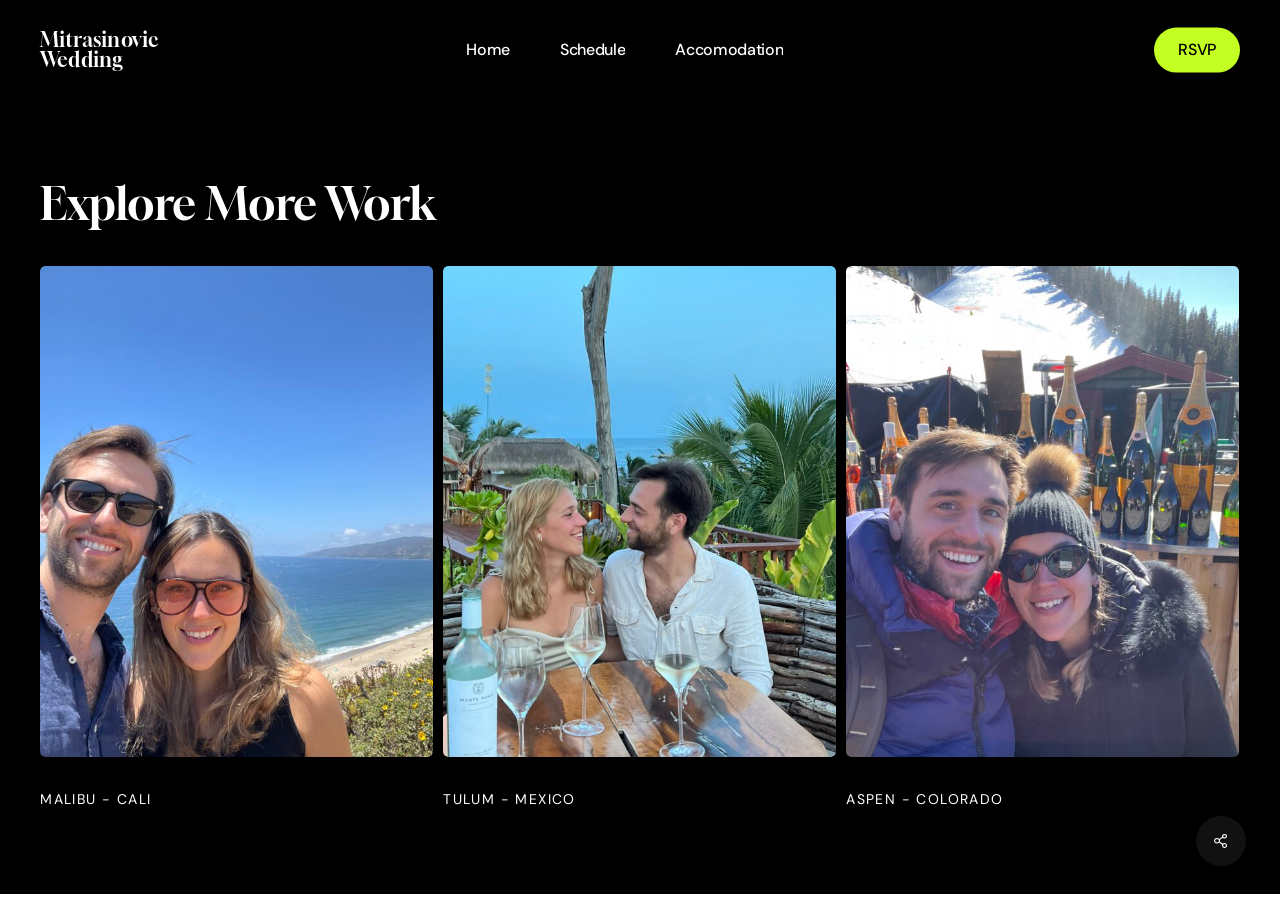
==== portfolio/383/index.html @ f7db9004 "initial setup" ====
<!DOCTYPE html>
<html lang="en-US" class="no-js">
<head>
	<meta charset="UTF-8">
	<meta name="viewport" content="width=device-width, initial-scale=1, maximum-scale=5"><title>Mitrasinovic Wedding</title>
<meta name="robots" content="max-image-preview:large">
	<style>img:is([sizes="auto" i], [sizes^="auto," i]) { contain-intrinsic-size: 3000px 1500px }</style>
	<link rel="dns-prefetch" href="//fonts.googleapis.com">
<link rel="alternate" type="application/rss+xml" title="Mitrasinovic Wedding &raquo; Feed" href="/feed/">
<link rel="alternate" type="application/rss+xml" title="Mitrasinovic Wedding &raquo; Comments Feed" href="/comments/feed/">
<link rel="preload" href="/wp-content/themes/salient/css/fonts/icomoon.woff?v=1.6" as="font" type="font/woff" crossorigin="anonymous"><style id="global-styles-inline-css" type="text/css">
:root{--wp--preset--aspect-ratio--square: 1;--wp--preset--aspect-ratio--4-3: 4/3;--wp--preset--aspect-ratio--3-4: 3/4;--wp--preset--aspect-ratio--3-2: 3/2;--wp--preset--aspect-ratio--2-3: 2/3;--wp--preset--aspect-ratio--16-9: 16/9;--wp--preset--aspect-ratio--9-16: 9/16;--wp--preset--color--black: #000000;--wp--preset--color--cyan-bluish-gray: #abb8c3;--wp--preset--color--white: #ffffff;--wp--preset--color--pale-pink: #f78da7;--wp--preset--color--vivid-red: #cf2e2e;--wp--preset--color--luminous-vivid-orange: #ff6900;--wp--preset--color--luminous-vivid-amber: #fcb900;--wp--preset--color--light-green-cyan: #7bdcb5;--wp--preset--color--vivid-green-cyan: #00d084;--wp--preset--color--pale-cyan-blue: #8ed1fc;--wp--preset--color--vivid-cyan-blue: #0693e3;--wp--preset--color--vivid-purple: #9b51e0;--wp--preset--gradient--vivid-cyan-blue-to-vivid-purple: linear-gradient(135deg,rgba(6,147,227,1) 0%,rgb(155,81,224) 100%);--wp--preset--gradient--light-green-cyan-to-vivid-green-cyan: linear-gradient(135deg,rgb(122,220,180) 0%,rgb(0,208,130) 100%);--wp--preset--gradient--luminous-vivid-amber-to-luminous-vivid-orange: linear-gradient(135deg,rgba(252,185,0,1) 0%,rgba(255,105,0,1) 100%);--wp--preset--gradient--luminous-vivid-orange-to-vivid-red: linear-gradient(135deg,rgba(255,105,0,1) 0%,rgb(207,46,46) 100%);--wp--preset--gradient--very-light-gray-to-cyan-bluish-gray: linear-gradient(135deg,rgb(238,238,238) 0%,rgb(169,184,195) 100%);--wp--preset--gradient--cool-to-warm-spectrum: linear-gradient(135deg,rgb(74,234,220) 0%,rgb(151,120,209) 20%,rgb(207,42,186) 40%,rgb(238,44,130) 60%,rgb(251,105,98) 80%,rgb(254,248,76) 100%);--wp--preset--gradient--blush-light-purple: linear-gradient(135deg,rgb(255,206,236) 0%,rgb(152,150,240) 100%);--wp--preset--gradient--blush-bordeaux: linear-gradient(135deg,rgb(254,205,165) 0%,rgb(254,45,45) 50%,rgb(107,0,62) 100%);--wp--preset--gradient--luminous-dusk: linear-gradient(135deg,rgb(255,203,112) 0%,rgb(199,81,192) 50%,rgb(65,88,208) 100%);--wp--preset--gradient--pale-ocean: linear-gradient(135deg,rgb(255,245,203) 0%,rgb(182,227,212) 50%,rgb(51,167,181) 100%);--wp--preset--gradient--electric-grass: linear-gradient(135deg,rgb(202,248,128) 0%,rgb(113,206,126) 100%);--wp--preset--gradient--midnight: linear-gradient(135deg,rgb(2,3,129) 0%,rgb(40,116,252) 100%);--wp--preset--font-size--small: 13px;--wp--preset--font-size--medium: 20px;--wp--preset--font-size--large: 36px;--wp--preset--font-size--x-large: 42px;--wp--preset--spacing--20: 0.44rem;--wp--preset--spacing--30: 0.67rem;--wp--preset--spacing--40: 1rem;--wp--preset--spacing--50: 1.5rem;--wp--preset--spacing--60: 2.25rem;--wp--preset--spacing--70: 3.38rem;--wp--preset--spacing--80: 5.06rem;--wp--preset--shadow--natural: 6px 6px 9px rgba(0, 0, 0, 0.2);--wp--preset--shadow--deep: 12px 12px 50px rgba(0, 0, 0, 0.4);--wp--preset--shadow--sharp: 6px 6px 0px rgba(0, 0, 0, 0.2);--wp--preset--shadow--outlined: 6px 6px 0px -3px rgba(255, 255, 255, 1), 6px 6px rgba(0, 0, 0, 1);--wp--preset--shadow--crisp: 6px 6px 0px rgba(0, 0, 0, 1);}:root { --wp--style--global--content-size: 1300px;--wp--style--global--wide-size: 1300px; }:where(body) { margin: 0; }.wp-site-blocks > .alignleft { float: left; margin-right: 2em; }.wp-site-blocks > .alignright { float: right; margin-left: 2em; }.wp-site-blocks > .aligncenter { justify-content: center; margin-left: auto; margin-right: auto; }:where(.is-layout-flex){gap: 0.5em;}:where(.is-layout-grid){gap: 0.5em;}.is-layout-flow > .alignleft{float: left;margin-inline-start: 0;margin-inline-end: 2em;}.is-layout-flow > .alignright{float: right;margin-inline-start: 2em;margin-inline-end: 0;}.is-layout-flow > .aligncenter{margin-left: auto !important;margin-right: auto !important;}.is-layout-constrained > .alignleft{float: left;margin-inline-start: 0;margin-inline-end: 2em;}.is-layout-constrained > .alignright{float: right;margin-inline-start: 2em;margin-inline-end: 0;}.is-layout-constrained > .aligncenter{margin-left: auto !important;margin-right: auto !important;}.is-layout-constrained > :where(:not(.alignleft):not(.alignright):not(.alignfull)){max-width: var(--wp--style--global--content-size);margin-left: auto !important;margin-right: auto !important;}.is-layout-constrained > .alignwide{max-width: var(--wp--style--global--wide-size);}body .is-layout-flex{display: flex;}.is-layout-flex{flex-wrap: wrap;align-items: center;}.is-layout-flex > :is(*, div){margin: 0;}body .is-layout-grid{display: grid;}.is-layout-grid > :is(*, div){margin: 0;}body{padding-top: 0px;padding-right: 0px;padding-bottom: 0px;padding-left: 0px;}:root :where(.wp-element-button, .wp-block-button__link){background-color: #32373c;border-width: 0;color: #fff;font-family: inherit;font-size: inherit;line-height: inherit;padding: calc(0.667em + 2px) calc(1.333em + 2px);text-decoration: none;}.has-black-color{color: var(--wp--preset--color--black) !important;}.has-cyan-bluish-gray-color{color: var(--wp--preset--color--cyan-bluish-gray) !important;}.has-white-color{color: var(--wp--preset--color--white) !important;}.has-pale-pink-color{color: var(--wp--preset--color--pale-pink) !important;}.has-vivid-red-color{color: var(--wp--preset--color--vivid-red) !important;}.has-luminous-vivid-orange-color{color: var(--wp--preset--color--luminous-vivid-orange) !important;}.has-luminous-vivid-amber-color{color: var(--wp--preset--color--luminous-vivid-amber) !important;}.has-light-green-cyan-color{color: var(--wp--preset--color--light-green-cyan) !important;}.has-vivid-green-cyan-color{color: var(--wp--preset--color--vivid-green-cyan) !important;}.has-pale-cyan-blue-color{color: var(--wp--preset--color--pale-cyan-blue) !important;}.has-vivid-cyan-blue-color{color: var(--wp--preset--color--vivid-cyan-blue) !important;}.has-vivid-purple-color{color: var(--wp--preset--color--vivid-purple) !important;}.has-black-background-color{background-color: var(--wp--preset--color--black) !important;}.has-cyan-bluish-gray-background-color{background-color: var(--wp--preset--color--cyan-bluish-gray) !important;}.has-white-background-color{background-color: var(--wp--preset--color--white) !important;}.has-pale-pink-background-color{background-color: var(--wp--preset--color--pale-pink) !important;}.has-vivid-red-background-color{background-color: var(--wp--preset--color--vivid-red) !important;}.has-luminous-vivid-orange-background-color{background-color: var(--wp--preset--color--luminous-vivid-orange) !important;}.has-luminous-vivid-amber-background-color{background-color: var(--wp--preset--color--luminous-vivid-amber) !important;}.has-light-green-cyan-background-color{background-color: var(--wp--preset--color--light-green-cyan) !important;}.has-vivid-green-cyan-background-color{background-color: var(--wp--preset--color--vivid-green-cyan) !important;}.has-pale-cyan-blue-background-color{background-color: var(--wp--preset--color--pale-cyan-blue) !important;}.has-vivid-cyan-blue-background-color{background-color: var(--wp--preset--color--vivid-cyan-blue) !important;}.has-vivid-purple-background-color{background-color: var(--wp--preset--color--vivid-purple) !important;}.has-black-border-color{border-color: var(--wp--preset--color--black) !important;}.has-cyan-bluish-gray-border-color{border-color: var(--wp--preset--color--cyan-bluish-gray) !important;}.has-white-border-color{border-color: var(--wp--preset--color--white) !important;}.has-pale-pink-border-color{border-color: var(--wp--preset--color--pale-pink) !important;}.has-vivid-red-border-color{border-color: var(--wp--preset--color--vivid-red) !important;}.has-luminous-vivid-orange-border-color{border-color: var(--wp--preset--color--luminous-vivid-orange) !important;}.has-luminous-vivid-amber-border-color{border-color: var(--wp--preset--color--luminous-vivid-amber) !important;}.has-light-green-cyan-border-color{border-color: var(--wp--preset--color--light-green-cyan) !important;}.has-vivid-green-cyan-border-color{border-color: var(--wp--preset--color--vivid-green-cyan) !important;}.has-pale-cyan-blue-border-color{border-color: var(--wp--preset--color--pale-cyan-blue) !important;}.has-vivid-cyan-blue-border-color{border-color: var(--wp--preset--color--vivid-cyan-blue) !important;}.has-vivid-purple-border-color{border-color: var(--wp--preset--color--vivid-purple) !important;}.has-vivid-cyan-blue-to-vivid-purple-gradient-background{background: var(--wp--preset--gradient--vivid-cyan-blue-to-vivid-purple) !important;}.has-light-green-cyan-to-vivid-green-cyan-gradient-background{background: var(--wp--preset--gradient--light-green-cyan-to-vivid-green-cyan) !important;}.has-luminous-vivid-amber-to-luminous-vivid-orange-gradient-background{background: var(--wp--preset--gradient--luminous-vivid-amber-to-luminous-vivid-orange) !important;}.has-luminous-vivid-orange-to-vivid-red-gradient-background{background: var(--wp--preset--gradient--luminous-vivid-orange-to-vivid-red) !important;}.has-very-light-gray-to-cyan-bluish-gray-gradient-background{background: var(--wp--preset--gradient--very-light-gray-to-cyan-bluish-gray) !important;}.has-cool-to-warm-spectrum-gradient-background{background: var(--wp--preset--gradient--cool-to-warm-spectrum) !important;}.has-blush-light-purple-gradient-background{background: var(--wp--preset--gradient--blush-light-purple) !important;}.has-blush-bordeaux-gradient-background{background: var(--wp--preset--gradient--blush-bordeaux) !important;}.has-luminous-dusk-gradient-background{background: var(--wp--preset--gradient--luminous-dusk) !important;}.has-pale-ocean-gradient-background{background: var(--wp--preset--gradient--pale-ocean) !important;}.has-electric-grass-gradient-background{background: var(--wp--preset--gradient--electric-grass) !important;}.has-midnight-gradient-background{background: var(--wp--preset--gradient--midnight) !important;}.has-small-font-size{font-size: var(--wp--preset--font-size--small) !important;}.has-medium-font-size{font-size: var(--wp--preset--font-size--medium) !important;}.has-large-font-size{font-size: var(--wp--preset--font-size--large) !important;}.has-x-large-font-size{font-size: var(--wp--preset--font-size--x-large) !important;}
:where(.wp-block-post-template.is-layout-flex){gap: 1.25em;}:where(.wp-block-post-template.is-layout-grid){gap: 1.25em;}
:where(.wp-block-columns.is-layout-flex){gap: 2em;}:where(.wp-block-columns.is-layout-grid){gap: 2em;}
:root :where(.wp-block-pullquote){font-size: 1.5em;line-height: 1.6;}
</style>
<link rel="stylesheet" id="nectar-portfolio-css" href="/wp-content/plugins/salient-portfolio/css/portfolio.css?ver=1.8.2" type="text/css" media="all">
<link rel="stylesheet" id="salient-social-css" href="/wp-content/plugins/salient-social/css/style.css?ver=1.2.5" type="text/css" media="all">
<style id="salient-social-inline-css" type="text/css">

  .sharing-default-minimal .nectar-love.loved,
  body .nectar-social[data-color-override="override"].fixed > a:before, 
  body .nectar-social[data-color-override="override"].fixed .nectar-social-inner a,
  .sharing-default-minimal .nectar-social[data-color-override="override"] .nectar-social-inner a:hover,
  .nectar-social.vertical[data-color-override="override"] .nectar-social-inner a:hover {
    background-color: #111111;
  }
  .nectar-social.hover .nectar-love.loved,
  .nectar-social.hover > .nectar-love-button a:hover,
  .nectar-social[data-color-override="override"].hover > div a:hover,
  #single-below-header .nectar-social[data-color-override="override"].hover > div a:hover,
  .nectar-social[data-color-override="override"].hover .share-btn:hover,
  .sharing-default-minimal .nectar-social[data-color-override="override"] .nectar-social-inner a {
    border-color: #111111;
  }
  #single-below-header .nectar-social.hover .nectar-love.loved i,
  #single-below-header .nectar-social.hover[data-color-override="override"] a:hover,
  #single-below-header .nectar-social.hover[data-color-override="override"] a:hover i,
  #single-below-header .nectar-social.hover .nectar-love-button a:hover i,
  .nectar-love:hover i,
  .hover .nectar-love:hover .total_loves,
  .nectar-love.loved i,
  .nectar-social.hover .nectar-love.loved .total_loves,
  .nectar-social.hover .share-btn:hover, 
  .nectar-social[data-color-override="override"].hover .nectar-social-inner a:hover,
  .nectar-social[data-color-override="override"].hover > div:hover span,
  .sharing-default-minimal .nectar-social[data-color-override="override"] .nectar-social-inner a:not(:hover) i,
  .sharing-default-minimal .nectar-social[data-color-override="override"] .nectar-social-inner a:not(:hover) {
    color: #111111;
  }
</style>
<link rel="stylesheet" id="salient-grid-system-css" href="/wp-content/themes/salient/css/build/grid-system.css?ver=17.3.0" type="text/css" media="all">
<link rel="stylesheet" id="main-styles-css" href="/wp-content/themes/salient/css/build/style.css?ver=17.3.0" type="text/css" media="all">
<style id="main-styles-inline-css" type="text/css">
body[data-ajax-transitions="true"] #ajax-loading-screen[data-effect="standard"],body[data-ajax-transitions="true"] #ajax-loading-screen[data-effect="standard"] .loading-icon{transition:opacity 0.4s ease;}body[data-ajax-transitions="true"] #ajax-loading-screen[data-effect="standard"].loaded,body[data-ajax-transitions="true"] #ajax-loading-screen[data-effect="standard"].loaded .loading-icon{opacity:0;}@media only screen and (max-width:999px){#ajax-content-wrap .top-level .nectar-post-grid[data-animation*="fade"] .nectar-post-grid-item,#ajax-content-wrap .top-level .nectar-post-grid[data-animation="zoom-out-reveal"] .nectar-post-grid-item *:not(.content):not(.bg-overlay),#ajax-content-wrap .top-level .nectar-post-grid[data-animation="zoom-out-reveal"] .nectar-post-grid-item *:before{transform:none;opacity:1;clip-path:none;}#ajax-content-wrap .top-level .nectar-post-grid[data-animation="zoom-out-reveal"] .nectar-post-grid-item .nectar-el-parallax-scroll .nectar-post-grid-item-bg-wrap-inner{transform:scale(1.275);}}.wpb_row.vc_row.top-level .nectar-video-bg{opacity:1;height:100%;width:100%;object-fit:cover;object-position:center center;}body.using-mobile-browser .wpb_row.vc_row.top-level .nectar-video-wrap{left:0;}body.using-mobile-browser .wpb_row.vc_row.top-level.full-width-section .nectar-video-wrap:not(.column-video){left:50%;}body.using-mobile-browser #nectar_fullscreen_rows[data-mobile-disable="off"] .wpb_row.vc_row.top-level.full-width-section .nectar-video-wrap:not(.column-video){left:0;}.wpb_row.vc_row.top-level .nectar-video-wrap{opacity:1;width:100%;}body .wpb_row.parallax_section.top-level > .nectar-video-wrap video:not(.translate){opacity:1;}.top-level .portfolio-items[data-loading=lazy-load] .col .inner-wrap.animated .top-level-image{opacity:1;}.wpb_row.vc_row.top-level .column-image-bg-wrap[data-n-parallax-bg="true"] .column-image-bg,.wpb_row.vc_row.top-level + .wpb_row .column-image-bg-wrap[data-n-parallax-bg="true"] .column-image-bg,#portfolio-extra > .wpb_row.vc_row.parallax_section:first-child .row-bg{transform:none!important;height:100%!important;opacity:1;}#portfolio-extra > .wpb_row.vc_row.parallax_section .row-bg{background-attachment:scroll;}.scroll-down-wrap.hidden{transform:none;opacity:1;}#ajax-loading-screen[data-disable-mobile="0"]{display:none!important;}body[data-slide-out-widget-area-style="slide-out-from-right"].material .slide_out_area_close.hide_until_rendered{opacity:0;}.portfolio-items[data-col-num="elastic"]:not(.fullwidth-constrained){margin-left:-50vw;margin-left:calc(-50vw + var(--scroll-bar-w)/2)!important;left:50%!important;width:100vw;width:calc(100vw - var(--scroll-bar-w))!important;}@media only screen and (max-width:999px){.portfolio-items .col .inner-wrap[data-animation="fade_in"],.portfolio-items:not(.carousel) .col .inner-wrap.animated{transform:none;opacity:1;}}@media only screen and (min-width:470px) and (max-width:690px){body .portfolio-items .col.elastic-portfolio-item.tall,body .portfolio-items .col.elastic-portfolio-item.regular,body .portfolio-items .col.elastic-portfolio-item:not([class*="wide"]){width:50%;}}@media only screen and (min-width:691px){body .portfolio-items{display:flex;flex-wrap:wrap;}body .portfolio-items .col.elastic-portfolio-item.tall,body .portfolio-items .col.elastic-portfolio-item.regular,body .portfolio-items .col.elastic-portfolio-item:not([class*="wide"]){width:50%;}}@media only screen and (min-width:1000px){body .portfolio-items .col.elastic-portfolio-item.tall,body .portfolio-items .col.elastic-portfolio-item.regular{width:33.3%;}}
</style>
<link rel="stylesheet" id="nectar-header-layout-centered-menu-css" href="/wp-content/themes/salient/css/build/header/header-layout-centered-menu.css?ver=17.3.0" type="text/css" media="all">
<link rel="stylesheet" id="nectar-header-perma-transparent-css" href="/wp-content/themes/salient/css/build/header/header-perma-transparent.css?ver=17.3.0" type="text/css" media="all">
<link rel="stylesheet" id="nectar-single-styles-css" href="/wp-content/themes/salient/css/build/single.css?ver=17.3.0" type="text/css" media="all">
<link rel="stylesheet" id="nectar-element-post-grid-css" href="/wp-content/themes/salient/css/build/elements/element-post-grid.css?ver=17.3.0" type="text/css" media="all">
<link rel="stylesheet" id="nectar-element-recent-posts-css" href="/wp-content/themes/salient/css/build/elements/element-recent-posts.css?ver=17.3.0" type="text/css" media="all">
<link rel="stylesheet" id="nectar_default_font_open_sans-css" href="https://fonts.googleapis.com/css?family=Open+Sans%3A300%2C400%2C600%2C700&amp;subset=latin%2Clatin-ext&amp;display=swap" type="text/css" media="all">
<link rel="stylesheet" id="responsive-css" href="/wp-content/themes/salient/css/build/responsive.css?ver=17.3.0" type="text/css" media="all">
<link rel="stylesheet" id="skin-material-css" href="/wp-content/themes/salient/css/build/skin-material.css?ver=17.3.0" type="text/css" media="all">
<link rel="stylesheet" id="salient-wp-menu-dynamic-css" href="/wp-content/uploads/salient/menu-dynamic.css?ver=81444" type="text/css" media="all">
<link rel="stylesheet" id="dynamic-css-css" href="/wp-content/themes/salient/css/salient-dynamic-styles.css?ver=40045" type="text/css" media="all">
<style id="dynamic-css-inline-css" type="text/css">
.single.single-post .container-wrap{padding-top:0;}.main-content .featured-media-under-header{padding:min(6vw,90px) 0;}.featured-media-under-header__featured-media:not([data-has-img="false"]){margin-top:min(6vw,90px);}.featured-media-under-header__featured-media:not([data-format="video"]):not([data-format="audio"]):not([data-has-img="false"]){overflow:hidden;position:relative;padding-bottom:50%;}.featured-media-under-header__meta-wrap{display:flex;flex-wrap:wrap;align-items:center;}.featured-media-under-header__meta-wrap .meta-author{display:inline-flex;align-items:center;}.featured-media-under-header__meta-wrap .meta-author img{margin-right:8px;width:28px;border-radius:100px;}.featured-media-under-header__featured-media .post-featured-img{display:block;line-height:0;top:auto;bottom:0;}.featured-media-under-header__featured-media[data-n-parallax-bg="true"] .post-featured-img{height:calc(100% + 75px);}.featured-media-under-header__featured-media .post-featured-img img{position:absolute;top:0;left:0;width:100%;height:100%;object-fit:cover;object-position:top;}@media only screen and (max-width:690px){.featured-media-under-header__featured-media[data-n-parallax-bg="true"] .post-featured-img{height:calc(100% + 45px);}.featured-media-under-header__meta-wrap{font-size:14px;}}.featured-media-under-header__featured-media[data-align="center"] .post-featured-img img{object-position:center;}.featured-media-under-header__featured-media[data-align="bottom"] .post-featured-img img{object-position:bottom;}.featured-media-under-header h1{margin:max(min(0.35em,35px),20px) 0 max(min(0.25em,25px),15px) 0;}.featured-media-under-header__cat-wrap .meta-category a{line-height:1;padding:7px 15px;margin-right:15px;}.featured-media-under-header__cat-wrap .meta-category a:not(:hover){background-color:rgba(0,0,0,0.05);}.featured-media-under-header__cat-wrap .meta-category a:hover{color:#fff;}.featured-media-under-header__meta-wrap a,.featured-media-under-header__cat-wrap a{color:inherit;}.featured-media-under-header__meta-wrap > span:not(:first-child):not(.rich-snippet-hidden):before{content:"&middot;";padding:0 .5em;}.featured-media-under-header__excerpt{margin:0 0 20px 0;}@media only screen and (min-width:691px){[data-animate="fade_in"] .featured-media-under-header__cat-wrap,[data-animate="fade_in"].featured-media-under-header .entry-title,[data-animate="fade_in"] .featured-media-under-header__meta-wrap,[data-animate="fade_in"] .featured-media-under-header__featured-media,[data-animate="fade_in"] .featured-media-under-header__excerpt,[data-animate="fade_in"].featured-media-under-header + .row .content-inner{opacity:0;transform:translateY(50px);animation:nectar_featured_media_load 1s cubic-bezier(0.25,1,0.5,1) forwards;}[data-animate="fade_in"] .featured-media-under-header__cat-wrap{animation-delay:0.1s;}[data-animate="fade_in"].featured-media-under-header .entry-title{animation-delay:0.2s;}[data-animate="fade_in"] .featured-media-under-header__excerpt{animation-delay:0.3s;}[data-animate="fade_in"] .featured-media-under-header__meta-wrap{animation-delay:0.3s;}[data-animate="fade_in"] .featured-media-under-header__featured-media{animation-delay:0.4s;}[data-animate="fade_in"].featured-media-under-header + .row .content-inner{animation-delay:0.5s;}}@keyframes nectar_featured_media_load{0%{transform:translateY(50px);opacity:0;}100%{transform:translateY(0px);opacity:1;}}.featured-media-under-header__content{display:flex;flex-direction:column;align-items:center;text-align:center;max-width:1000px;margin:0 auto;}@media only screen and (min-width:691px){.featured-media-under-header__excerpt{max-width:75%;}}.featured-media-under-header__meta-wrap .meta-author img{margin-right:15px;width:50px;}@media only screen and (max-width:690px){width:40px;}.featured-media-under-header__meta-wrap .meta-author > span{text-align:left;line-height:1.5;}.featured-media-under-header__meta-wrap .meta-author > span span:not(.rich-snippet-hidden){display:block;}.featured-media-under-header__meta-wrap .meta-date,.featured-media-under-header__meta-wrap .meta-reading-time{font-size:.85em;}#header-space{background-color:#ffffff}@media only screen and (min-width:1000px){body #ajax-content-wrap.no-scroll{min-height:calc(100vh - 80px);height:calc(100vh - 80px)!important;}}@media only screen and (min-width:1000px){#page-header-wrap.fullscreen-header,#page-header-wrap.fullscreen-header #page-header-bg,html:not(.nectar-box-roll-loaded) .nectar-box-roll > #page-header-bg.fullscreen-header,.nectar_fullscreen_zoom_recent_projects,#nectar_fullscreen_rows:not(.afterLoaded) > div{height:calc(100vh - 79px);}.wpb_row.vc_row-o-full-height.top-level,.wpb_row.vc_row-o-full-height.top-level > .col.span_12{min-height:calc(100vh - 79px);}html:not(.nectar-box-roll-loaded) .nectar-box-roll > #page-header-bg.fullscreen-header{top:80px;}.nectar-slider-wrap[data-fullscreen="true"]:not(.loaded),.nectar-slider-wrap[data-fullscreen="true"]:not(.loaded) .swiper-container{height:calc(100vh - 78px)!important;}.admin-bar .nectar-slider-wrap[data-fullscreen="true"]:not(.loaded),.admin-bar .nectar-slider-wrap[data-fullscreen="true"]:not(.loaded) .swiper-container{height:calc(100vh - 78px - 32px)!important;}}.admin-bar[class*="page-template-template-no-header"] .wpb_row.vc_row-o-full-height.top-level,.admin-bar[class*="page-template-template-no-header"] .wpb_row.vc_row-o-full-height.top-level > .col.span_12{min-height:calc(100vh - 32px);}body[class*="page-template-template-no-header"] .wpb_row.vc_row-o-full-height.top-level,body[class*="page-template-template-no-header"] .wpb_row.vc_row-o-full-height.top-level > .col.span_12{min-height:100vh;}@media only screen and (max-width:999px){.using-mobile-browser #nectar_fullscreen_rows:not(.afterLoaded):not([data-mobile-disable="on"]) > div{height:calc(100vh - 100px);}.using-mobile-browser .wpb_row.vc_row-o-full-height.top-level,.using-mobile-browser .wpb_row.vc_row-o-full-height.top-level > .col.span_12,[data-permanent-transparent="1"].using-mobile-browser .wpb_row.vc_row-o-full-height.top-level,[data-permanent-transparent="1"].using-mobile-browser .wpb_row.vc_row-o-full-height.top-level > .col.span_12{min-height:calc(100vh - 100px);}html:not(.nectar-box-roll-loaded) .nectar-box-roll > #page-header-bg.fullscreen-header,.nectar_fullscreen_zoom_recent_projects,.nectar-slider-wrap[data-fullscreen="true"]:not(.loaded),.nectar-slider-wrap[data-fullscreen="true"]:not(.loaded) .swiper-container,#nectar_fullscreen_rows:not(.afterLoaded):not([data-mobile-disable="on"]) > div{height:calc(100vh - 47px);}.wpb_row.vc_row-o-full-height.top-level,.wpb_row.vc_row-o-full-height.top-level > .col.span_12{min-height:calc(100vh - 47px);}body[data-transparent-header="false"] #ajax-content-wrap.no-scroll{min-height:calc(100vh - 47px);height:calc(100vh - 47px);}}.screen-reader-text,.nectar-skip-to-content:not(:focus){border:0;clip:rect(1px,1px,1px,1px);clip-path:inset(50%);height:1px;margin:-1px;overflow:hidden;padding:0;position:absolute!important;width:1px;word-wrap:normal!important;}.row .col img:not([srcset]){width:auto;}.row .col img.img-with-animation.nectar-lazy:not([srcset]){width:100%;}
.nectar-global-section.nectar_hook_global_section_footer {
    display: none;
}
</style>
<link rel="stylesheet" id="redux-google-fonts-salient_redux-css" href="http://fonts.googleapis.com/css?family=Gloock%3A400%7CDM+Sans%3A400%2C600%7CSource+Serif+Pro%3A400&amp;display=swap&amp;ver=6.8.2" type="text/css" media="all">
<script></script><link rel="https://api.w.org/" href="/wp-json/"><link rel="EditURI" type="application/rsd+xml" title="RSD" href="/xmlrpc.php?rsd">
<meta name="generator" content="WordPress 6.8.2">
<link rel="canonical" href="/portfolio/383/">
<link rel="shortlink" href="/?p=383">
<link rel="alternate" title="oEmbed (JSON)" type="application/json+oembed" href="/wp-json/oembed/1.0/embed?url=%2Fportfolio%2F383%2F">
<link rel="alternate" title="oEmbed (XML)" type="text/xml+oembed" href="/wp-json/oembed/1.0/embed?url=%2Fportfolio%2F383%2F&amp;format=xml">
<script type="text/javascript"> var root = document.getElementsByTagName( "html" )[0]; root.setAttribute( "class", "js" ); </script><meta name="generator" content="Powered by WPBakery Page Builder - drag and drop page builder for WordPress.">
<noscript><style> .wpb_animate_when_almost_visible { opacity: 1; }</style></noscript></head><body class="wp-singular portfolio-template-default single single-portfolio postid-383 wp-theme-salient material remove-default-project-header wpb-js-composer js-comp-ver-8.4.1 vc_responsive" data-footer-reveal="false" data-footer-reveal-shadow="none" data-header-format="centered-menu" data-body-border="off" data-boxed-style="" data-header-breakpoint="1000" data-dropdown-style="minimal" data-cae="easeOutCubic" data-cad="1300" data-megamenu-width="contained" data-aie="none" data-ls="fancybox" data-apte="standard" data-hhun="1" data-fancy-form-rcs="default" data-form-style="default" data-form-submit="regular" data-is="minimal" data-button-style="rounded_shadow" data-user-account-button="false" data-flex-cols="true" data-col-gap="default" data-header-inherit-rc="false" data-header-search="false" data-animated-anchors="true" data-ajax-transitions="false" data-full-width-header="false" data-slide-out-widget-area="true" data-slide-out-widget-area-style="slide-out-from-right-hover" data-user-set-ocm="off" data-loading-animation="none" data-bg-header="false" data-responsive="1" data-ext-responsive="true" data-ext-padding="40" data-header-resize="0" data-header-color="custom" data-cart="false" data-remove-m-parallax="" data-remove-m-video-bgs="" data-m-animate="1" data-force-header-trans-color="light" data-smooth-scrolling="0" data-permanent-transparent="false">
	
	<script type="text/javascript">
	 (function(window, document) {

		document.documentElement.classList.remove("no-js");

		if(navigator.userAgent.match(/(Android|iPod|iPhone|iPad|BlackBerry|IEMobile|Opera Mini)/)) {
			document.body.className += " using-mobile-browser mobile ";
		}
		if(navigator.userAgent.match(/Mac/) && navigator.maxTouchPoints && navigator.maxTouchPoints > 2) {
			document.body.className += " using-ios-device ";
		}

		if( !("ontouchstart" in window) ) {

			var body = document.querySelector("body");
			var winW = window.innerWidth;
			var bodyW = body.clientWidth;

			if (winW > bodyW + 4) {
				body.setAttribute("style", "--scroll-bar-w: " + (winW - bodyW - 4) + "px");
			} else {
				body.setAttribute("style", "--scroll-bar-w: 0px");
			}
		}

	 })(window, document);
   </script><a href="#ajax-content-wrap" class="nectar-skip-to-content">Skip to main content</a><div class="ocm-effect-wrap"><div class="ocm-effect-wrap-inner">	
	<div id="header-space" data-header-mobile-fixed="1"></div> 
	
		<div id="header-outer" data-has-menu="true" data-has-buttons="no" data-header-button_style="hover_scale" data-using-pr-menu="true" data-mobile-fixed="1" data-ptnm="false" data-lhe="text_reveal" data-user-set-bg="#000000" data-format="centered-menu" data-permanent-transparent="false" data-megamenu-rt="0" data-remove-fixed="0" data-header-resize="0" data-cart="false" data-transparency-option="" data-box-shadow="large" data-shrink-num="6" data-using-secondary="0" data-using-logo="0" data-logo-height="20" data-m-logo-height="24" data-padding="30" data-full-width="false" data-condense="false">
		
<div id="search-outer" class="nectar">
	<div id="search">
		<div class="container">
			 <div id="search-box">
				 <div class="inner-wrap">
					 <div class="col span_12">
						  <form role="search" action="/" method="GET">
														 <input type="text" name="s" id="s" value="" aria-label="Search" placeholder="Type what you're looking for">
							 
						<span>Hit enter to search or ESC to close</span>
						<input type="hidden" name="post_type" value="post">						</form>
					</div><!--/span_12-->
				</div><!--/inner-wrap-->
			 </div><!--/search-box-->
			 <div id="close"><a href="#" role="button"><span class="screen-reader-text">Close Search</span>
				<span class="close-wrap"> <span class="close-line close-line1" role="presentation"></span> <span class="close-line close-line2" role="presentation"></span> </span>				 </a></div>
		 </div><!--/container-->
	</div><!--/search-->
</div><!--/search-outer-->

<header id="top" role="banner">
	<div class="container">
		<div class="row">
			<div class="col span_3">
				<ul class="left-aligned-ocm" data-user-set="off"><li class="slide-out-widget-area-toggle" data-icon-animation="simple-transform" data-custom-color="false"><div> <a href="#slide-out-widget-area" aria-label="Navigation Menu" aria-expanded="false" role="button" class="closed"> <span class="screen-reader-text">Menu</span><span aria-hidden="true"> <i class="lines-button x2" data-variant="even_lines"> <i class="lines"></i> </i> </span> </a> </div></li></ul>				<a id="logo" href="/" data-supplied-ml-starting-dark="false" data-supplied-ml-starting="false" data-supplied-ml="false" class="no-image">
					Mitrasinovic Wedding				</a>
							</div><!--/span_3-->

			<div class="col span_9 col_last">
									<div class="nectar-mobile-only mobile-header"><div class="inner"></div></div>
													<div class="slide-out-widget-area-toggle mobile-icon slide-out-from-right-hover" data-custom-color="false" data-icon-animation="simple-transform">
						<div> <a href="#slide-out-widget-area" role="button" aria-label="Navigation Menu" aria-expanded="false" class="closed">
							<span class="screen-reader-text">Menu</span><span aria-hidden="true"> <i class="lines-button x2" data-variant="even_lines"> <i class="lines"></i> </i> </span>						</a></div>
					</div>
				
									<nav aria-label="Main Menu">
													<ul class="sf-menu">
								<li id="menu-item-398" class="menu-item menu-item-type-custom menu-item-object-custom nectar-regular-menu-item menu-item-398"><a href="#home"><span class="menu-title-text"><span class="nectar-text-reveal-button"><span class="nectar-text-reveal-button__text" data-text="Home">Home</span></span></span></a></li>
<li id="menu-item-35" class="menu-item menu-item-type-custom menu-item-object-custom nectar-regular-menu-item menu-item-35"><a href="#schedule"><span class="menu-title-text"><span class="nectar-text-reveal-button"><span class="nectar-text-reveal-button__text" data-text="Schedule">Schedule</span></span></span></a></li>
<li id="menu-item-441" class="menu-item menu-item-type-custom menu-item-object-custom nectar-regular-menu-item menu-item-441"><a href="#accomodation"><span class="menu-title-text"><span class="nectar-text-reveal-button"><span class="nectar-text-reveal-button__text" data-text="Accomodation">Accomodation</span></span></span></a></li>
							</ul>
													<ul class="buttons sf-menu" data-user-set-ocm="off">

								<li id="menu-item-34" class="menu-item menu-item-type-custom menu-item-object-custom menu-item-btn-style-button_extra-color-1 menu-item-hover-text-reveal nectar-regular-menu-item menu-item-34"><a href="https://docs.google.com/forms/d/e/1FAIpQLSfym9zfWytXOLHHJzuoUzGKUO0U1SuTrFPgszc36b2R6feGog/viewform?usp=header"><span class="menu-title-text"><span class="nectar-text-reveal-button"><span class="nectar-text-reveal-button__text" data-text="RSVP">RSVP</span></span></span></a></li>

							</ul>
						
					</nav>

					<div class="logo-spacing" data-using-image="false">Mitrasinovic Wedding</div>
				</div><!--/span_9-->

				
			</div><!--/row-->
					</div><!--/container-->
	</header>		
	</div>
		<div id="ajax-content-wrap">

<div id="full_width_portfolio" data-featured-img="/wp-content/uploads/2025/02/IMG_2365-scaled.jpeg">
			
				
	<div class="container-wrap" data-nav-pos="none" data-rm-header="true">
		
		<div class="container main-content"> 
			
						
			<div class="row  ">
				
				
<div class="post-area col span_12">
  
	  
	  
  
</div><!--/post-area-->
				
			</div>

			<style>.wpb_column.el_spacing_30px > .vc_column-inner > .wpb_wrapper > div:not(:last-child),
         .wpb_column.el_spacing_30px > .n-sticky > .vc_column-inner > .wpb_wrapper > div:not(:last-child) {
          margin-bottom: 30px;
        }
            .nectar-post-grid[data-grid-item-height="30vh"] .nectar-post-grid-item {
              min-height: 30vh;
            }
            .nectar-post-grid-wrap[data-style="content_under_image"] [data-grid-item-height="30vh"] .nectar-post-grid-item-bg {
              height: 30vh;
            }
              .nectar-post-grid-wrap[data-style="content_under_image"] .custom-aspect-ratio-4-5 .nectar-post-grid-item-bg {
                padding-bottom: calc((5 / 4) * 100%);
                height: auto!important;
              }
          .nectar-post-grid[data-border-radius="5px"][data-text-layout="all_bottom_left_shadow"] .nectar-post-grid-item:before,
          .nectar-post-grid-wrap:not([data-style="content_under_image"]) .nectar-post-grid[data-border-radius="5px"] .nectar-post-grid-item .inner,
          .nectar-post-grid[data-border-radius="5px"] .bg-overlay,
          .nectar-post-grid[data-border-radius="5px"][data-shadow-hover="yes"] .nectar-post-grid-item:after,
          .nectar-post-grid[data-border-radius="5px"] .nectar-post-grid-item-bg,
          .nectar-post-grid[data-border-radius="5px"] .nectar-post-grid-item-bg-wrap,
          [data-style="mouse_follow_image"] .nectar-post-grid[data-border-radius="5px"] .nectar-post-grid-item-bg-wrap-inner,
          .nectar-post-grid[data-border-radius="5px"][data-text-layout="all_bottom_left_shadow"] .nectar-post-grid-item div.inner:before {
            border-radius: 5px;
          }
          .nectar-post-grid[data-border-radius="5px"] .nectar-post-grid-item-bg,
          .nectar-post-grid[data-border-radius="5px"] .nectar-post-grid-item-bg-wrap {
            overflow: hidden;
          }
          .nectar-post-grid[data-border-radius="5px"] .nectar-post-grid-item-bg-wrap {
            transform: translateZ(0);
          }
            [data-style="content_under_image"] .nectar-post-grid[data-border-radius="5px"] .nectar-post-grid-item__has-secondary .nectar-post-grid-item-bg,
            [data-style="content_under_image"] .nectar-post-grid[data-border-radius="5px"]:not([data-card="yes"]) .nectar-post-grid-item-bg-wrap,
            [data-style="content_under_image"] .nectar-post-grid[data-border-radius="5px"][data-lock-aspect="yes"]:not([data-card="yes"]) .img-wrap,
            [data-style="content_under_image"] .nectar-post-grid[data-border-radius="5px"][data-card="yes"] .nectar-post-grid-item,
            [data-style="content_under_image"] .nectar-post-grid[data-border-radius="5px"][data-shadow-hover="yes"][data-card="yes"] .nectar-post-grid-item:after {
              border-radius: 5px;
            }
        @media only screen and (max-width: 690px) {
          .vc_col-xs-4 .nectar-post-grid .nectar-post-grid-item .meta-excerpt,
          .vc_col-xs-6 .nectar-post-grid .nectar-post-grid-item .meta-excerpt {
            font-size: 12px;
          }
          .nectar-post-grid .nectar-post-grid-item .content .post-heading,
          .nectar-post-grid-wrap:not([data-style=content_overlaid]) .nectar-post-grid-item .content .meta-excerpt {
            max-width: 100%;
          }
        }
        #ajax-content-wrap .nectar-post-grid[data-columns="1"] > .nectar-post-grid-item:nth-child(1) {
             margin-top: 0;
          }
          #ajax-content-wrap .nectar-post-grid[data-columns="1"] > .nectar-post-grid-item:last-child {
            margin-bottom: 0;
         }
            .nectar-post-grid[data-grid-spacing="5px"] {
              margin-left: -5px;
              margin-right: -5px;
            }

            .wpb_row.full-width-content .vc_col-sm-12 .nectar-post-grid[data-grid-spacing="5px"] {
              margin: 5px;
            }

            @media only screen and (min-width: 1000px) {
              body[data-body-border="1"] .wpb_row.full-width-content .vc_col-sm-12 .nectar-post-grid[data-grid-spacing="5px"]{
                margin: 5px -4px;
              }
            }

            .nectar-post-grid[data-grid-spacing="5px"] .nectar-post-grid-item {
              margin: 5px;
            }
            .nectar-post-grid[data-columns="4"][data-grid-spacing="5px"] .nectar-post-grid-item {
              width: calc(25% - 10px);
            }
            .nectar-post-grid[data-columns="3"][data-grid-spacing="5px"] .nectar-post-grid-item {
              width: calc(33.32% - 10px);
            }
            .nectar-post-grid[data-columns="2"][data-grid-spacing="5px"] .nectar-post-grid-item {
              width: calc(50% - 10px);
            }

            @media only screen and (max-width: 999px) and (min-width: 691px) {

              body .nectar-post-grid[data-columns][data-grid-spacing="5px"]:not([data-columns="1"]):not([data-masonry="yes"]) .nectar-post-grid-item {
                width: calc(50% - 10px);
              }

            }
                @media only screen and (max-width:690px) {
                  body .nectar-post-grid.phone-cols-2[data-grid-spacing="5px"] .nectar-post-grid-item {
                  width: calc(50% - 10px)!important;
                  margin: 5px!important;
                  }
                }@media only screen and (min-width: 1000px) { .nectar-post-grid.custom_font_size_2vw .post-heading {
            font-size: 2vw;
          } }@media only screen and (min-width: 1000px) {
          body #ajax-content-wrap .custom_font_size_2vw.font_size_max_40px.nectar-post-grid .nectar-post-grid-item .post-heading,
          body .custom_font_size_2vw.font_size_max_40px.nectar-post-grid .nectar-post-grid-item .post-heading {
            font-size: min(40px,2vw);
          }
        }@media only screen and (min-width: 1000px) {
          body #ajax-content-wrap .custom_font_size_2vw.font_size_max_40px.nectar-post-grid .nectar-post-grid-item .post-heading,
          body .custom_font_size_2vw.font_size_max_40px.nectar-post-grid .nectar-post-grid-item .post-heading,
          body #header-outer .custom_font_size_2vw.font_size_max_40px.nectar-post-grid .nectar-post-grid-item .post-heading {
            font-size: min(40px,2vw);
          }
        }
        .nectar-post-grid-item .bg-overlay[data-opacity="0.3"] {
          opacity: 0.3;
        }

        .nectar-post-grid-item:hover .bg-overlay[data-hover-opacity="0.4"] {
          opacity: 0.4;
        }
              .nectar-post-grid-wrap .category-position-overlaid .nectar-post-grid-item .content {
                position: static!important;
              }
              .nectar-post-grid-wrap .category-position-overlaid .nectar-post-grid-item .meta-category {
                position: absolute;
                width: calc(100% - 40px);
                z-index: 100;
                top: 20px;
                left: 20px;
              }#ajax-content-wrap .nectar-post-grid-wrap .category-position-overlaid .nectar-post-grid-item .meta-category a.style-underline,
                body .nectar-post-grid-wrap .category-position-overlaid .nectar-post-grid-item .meta-category a.style-underline {
                  color: #fff;
                }
                #ajax-content-wrap .nectar-post-grid-wrap .category-position-overlaid .nectar-post-grid-item .meta-category a.style-underline:before,
                body .nectar-post-grid-wrap .category-position-overlaid .nectar-post-grid-item .meta-category a.style-underline:before {
                  background-color: #fff;
                }.category-position-after-title .content {
              display: flex;
              flex-direction: column;
            }
            .category-position-after-title .meta-category  {
              order: 2;
              margin: 0
            }
            .category-position-after-title  .meta-category a {
              margin: 10px 10px 0 0;
            }
            .category-position-after-title .item-main  {
              order: 1;
            }
      #ajax-content-wrap .nectar-responsive-text *,
       body .nectar-responsive-text * {
        margin-bottom: 0;
        color: inherit;
      }
      #ajax-content-wrap .nectar-responsive-text[class*="font_size"] *,
      body .nectar-responsive-text[class*="font_size"] * {
        font-size: inherit;
        line-height: inherit;
      }
      .nectar-responsive-text.nectar-link-underline-effect a {
        text-decoration: none;
      }
      .nectar-responsive-text[data-inherit-heading-family] > * {
        font-family: inherit;
        font-weight: inherit;
        font-size: inherit;
        line-height: inherit;
        text-transform: inherit;
        letter-spacing: inherit;
      }
      @media only screen , print {
          body #ajax-content-wrap .font_size_desktop_3-5vw.font_size_max_60px.nectar-responsive-text,
          body .font_size_desktop_3-5vw.font_size_max_60px.nectar-responsive-text {
            font-size: min(60px,3.5vw);
          }
        }@media only screen , print {
          body #ajax-content-wrap .font_size_desktop_3-5vw.font_size_max_60px.nectar-responsive-text,
          body .font_size_desktop_3-5vw.font_size_max_60px.nectar-responsive-text,
          body #header-outer .font_size_desktop_3-5vw.font_size_max_60px.nectar-responsive-text {
            font-size: min(60px,3.5vw);
          }
        }@media only screen and (max-width: 999px) {
          body #ajax-content-wrap .font_size_tablet_5vw.font_size_max_60px.nectar-responsive-text,
          body .font_size_tablet_5vw.font_size_max_60px.nectar-responsive-text {
            font-size: min(60px,5vw);
          }
        }@media only screen and (max-width: 999px) {
          body #ajax-content-wrap .container-wrap .font_size_tablet_5vw.font_size_max_60px.nectar-responsive-text,
          body .container-wrap .font_size_tablet_5vw.font_size_max_60px.nectar-responsive-text,
          body #header-outer .font_size_tablet_5vw.font_size_max_60px.nectar-responsive-text {
            font-size: min(60px,5vw);
          }
        }#ajax-content-wrap .font_line_height_1-2.nectar-responsive-text,
      body .font_line_height_1-2.nectar-responsive-text  {
          line-height: 1.2;
      }</style><div class="nectar-global-section salient_portfolio_hook_single_after_content"><div class="container normal-container row"> 
		<div id="fws_68abb7854a515" data-column-margin="default" data-midnight="light" data-top-percent="6%" data-bottom-percent="4%" class="wpb_row vc_row-fluid vc_row full-width-section" style="padding-top: calc(100vw * 0.06); padding-bottom: calc(100vw * 0.04);"><div class="row-bg-wrap" data-bg-animation="none" data-bg-animation-delay="" data-bg-overlay="false"><div class="inner-wrap row-bg-layer"><div class="row-bg viewport-desktop using-bg-color" style="background-color: #000000;"></div></div></div><div class="row_col_wrap_12 col span_12 light left">
	<div class="vc_col-sm-12 wpb_column column_container vc_column_container col no-extra-padding el_spacing_30px inherit_tablet inherit_phone " data-padding-pos="all" data-has-bg-color="false" data-bg-color="" data-bg-opacity="1" data-animation="" data-delay="0">
		<div class="vc_column-inner">
			<div class="wpb_wrapper">
				<div class="nectar-responsive-text font_size_max_60px font_size_desktop_3-5vw font_size_tablet_5vw font_line_height_1-2 nectar-link-underline-effect"><h2>Explore More Work</h2>
</div><div class="nectar-post-grid-wrap related-projects text-color-light spacing-5px" data-el-settings='{"post_type":"portfolio","pagination":"none","image_size":"large","parallax_scrolling":"","aspect_ratio_image_size":"","category_position":"below_title","category_display":"default","display_categories":"yes","display_excerpt":"0","excerpt_length":"20","display_date":"0","display_estimated_reading_time":"0","display_author":"0","author_functionality":"default","author_position":"default","color_overlay":"","color_overlay_opacity":"","color_overlay_hover_opacity":"","card_bg_color":"","grid_style":"content_under_image","hover_effect":"animated_underline_zoom","post_title_overlay":"","heading_tag":"default","heading_tag_render":"default","enable_gallery_lightbox":"0","category_style":"underline","overlay_secondary_project_image":"","vertical_list_hover_effect":"none","vertical_list_read_more":"","read_more_button":"0","animation":"fade-in-from-bottom","custom_fields":"","custom_fields_location":"before_post_meta","display_type":"grid","text_content_layout":"top_left"}' data-style="content_under_image" data-query='{"post_type":"portfolio","posts_per_page":"3","order":"DESC","orderby":"rand","offset":"0","cpt_name":"post","custom_query_tax":"","ignore_sticky_posts":"","exclude_current_post":"yes"}' data-load-more-color="black" data-load-more-text="Load More"><div class="nectar-post-grid-filters" data-active-color="default" data-align="default" data-animation="fade-in-from-bottom" data-sortable=""><div><a href="#" class="active all-filter" data-filter="-1" data-total-count="4">All</a><a href="#" data-filter="aspen-colorado" data-total-count="1">Aspen - Colorado</a><a href="#" data-filter="italy" data-total-count="1">Capri - Italy</a><a href="#" data-filter="malibu" data-total-count="1">Malibu - Cali</a><a href="#" data-filter="tulum-mexico" data-total-count="1">Tulum - Mexico</a></div></div><div class="nectar-post-grid custom_font_size_2vw font_size_max_40px custom-aspect-ratio-4-5 category-position-after-title tablet-cols-2 phone-cols-2 " data-indicator="" data-indicator-style="default" data-indicator-text-color="#fff" data-indicator-color="#000" data-indicator-text="View" data-columns="3" data-hover-effect="animated_underline_zoom" data-text-style="default" data-border-radius="5px" data-grid-item-height="30vh" data-grid-spacing="5px" data-text-layout="top_left" data-text-color="light" data-text-hover-color="light" data-shadow-hover="yes" data-animation="fade-in-from-bottom" data-animation-stagger="90" data-cat-click="static" data-lock-aspect="" data-text-align="left" data-card="" style="--post-grid-border-radius:5px;"><div class="nectar-post-grid-item nectar-underline" data-post-id="394" data-has-img="true"> <div class="inner"><div class="nectar-post-grid-item-bg-wrap"><div class="nectar-post-grid-item-bg-wrap-inner"><div class="nectar-post-grid-item-bg"><img class="nectar-lazy skip-lazy" src="data:image/svg+xml;charset=utf-8,%3Csvg%20xmlns%3D'http%3A%2F%2Fwww.w3.org%2F2000%2Fsvg'%20viewBox%3D'0%200%202560%201920'%2F%3E" alt="" height="1920" width="2560" data-nectar-img-src="/wp-content/uploads/2025/02/IMG_7573-1024x768.jpeg" data-nectar-img-srcset="/wp-content/uploads/2025/02/IMG_7573-1024x768.jpeg 1024w, /wp-content/uploads/2025/02/IMG_7573-300x225.jpeg 300w, /wp-content/uploads/2025/02/IMG_7573-768x576.jpeg 768w, /wp-content/uploads/2025/02/IMG_7573-1536x1152.jpeg 1536w, /wp-content/uploads/2025/02/IMG_7573-2048x1536.jpeg 2048w" sizes="(max-width: 1024px) 100vw, 1024px"><video class="nectar-lazy-video nectar-post-grid-item-bg__video" preload="auto" loop autoplay muted playsinline>
        <source data-nectar-video-src="http://wedding.mitrasinovic.co.uk.s3-website-eu-west-1.amazonaws.com/videos/IMG_7573.mp4" type="video/mp4">
      </source></video></div></div></div><div class="content"><a class="nectar-post-grid-link" href="/portfolio/394/"><span class="screen-reader-text"></span></a><span class="meta-category"><a class="malibu style-underline" href="/project-type/malibu/">Malibu - Cali</a></span><div class="item-main"><h3 class="post-heading"><span></span></h3></div></div></div></div><div class="nectar-post-grid-item nectar-underline" data-post-id="437" data-has-img="true"> <div class="inner"><div class="nectar-post-grid-item-bg-wrap"><div class="nectar-post-grid-item-bg-wrap-inner"><div class="nectar-post-grid-item-bg"><img class="nectar-lazy skip-lazy" src="data:image/svg+xml;charset=utf-8,%3Csvg%20xmlns%3D'http%3A%2F%2Fwww.w3.org%2F2000%2Fsvg'%20viewBox%3D'0%200%202560%201901'%2F%3E" alt="" height="1901" width="2560" data-nectar-img-src="/wp-content/uploads/2025/08/IMG_3684-1024x760.jpeg" data-nectar-img-srcset="/wp-content/uploads/2025/08/IMG_3684-1024x760.jpeg 1024w, /wp-content/uploads/2025/08/IMG_3684-300x223.jpeg 300w, /wp-content/uploads/2025/08/IMG_3684-768x570.jpeg 768w, /wp-content/uploads/2025/08/IMG_3684-1536x1140.jpeg 1536w, /wp-content/uploads/2025/08/IMG_3684-2048x1520.jpeg 2048w" sizes="(max-width: 1024px) 100vw, 1024px"><video class="nectar-lazy-video nectar-post-grid-item-bg__video" preload="auto" loop autoplay muted playsinline>
        <source data-nectar-video-src="http://wedding.mitrasinovic.co.uk.s3-website-eu-west-1.amazonaws.com/videos/IMG_3684.mp4" type="video/mp4">
      </source></video></div></div></div><div class="content"><a class="nectar-post-grid-link" href="/portfolio/437/"><span class="screen-reader-text"></span></a><span class="meta-category"><a class="tulum-mexico style-underline" href="/project-type/tulum-mexico/">Tulum - Mexico</a></span><div class="item-main"><h3 class="post-heading"><span></span></h3></div></div></div></div><div class="nectar-post-grid-item nectar-underline" data-post-id="397" data-has-img="true"> <div class="inner"><div class="nectar-post-grid-item-bg-wrap"><div class="nectar-post-grid-item-bg-wrap-inner"><div class="nectar-post-grid-item-bg"><img class="nectar-lazy skip-lazy" src="data:image/svg+xml;charset=utf-8,%3Csvg%20xmlns%3D'http%3A%2F%2Fwww.w3.org%2F2000%2Fsvg'%20viewBox%3D'0%200%202560%201920'%2F%3E" alt="" height="1920" width="2560" data-nectar-img-src="/wp-content/uploads/2025/02/IMG_9695-1024x768.jpeg" data-nectar-img-srcset="/wp-content/uploads/2025/02/IMG_9695-1024x768.jpeg 1024w, /wp-content/uploads/2025/02/IMG_9695-300x225.jpeg 300w, /wp-content/uploads/2025/02/IMG_9695-768x576.jpeg 768w, /wp-content/uploads/2025/02/IMG_9695-1536x1152.jpeg 1536w, /wp-content/uploads/2025/02/IMG_9695-2048x1536.jpeg 2048w" sizes="(max-width: 1024px) 100vw, 1024px"><video class="nectar-lazy-video nectar-post-grid-item-bg__video" preload="auto" loop autoplay muted playsinline>
        <source data-nectar-video-src="http://wedding.mitrasinovic.co.uk.s3-website-eu-west-1.amazonaws.com/videos/IMG_9695.mp4" type="video/mp4">
      </source></video></div></div></div><div class="content"><a class="nectar-post-grid-link" href="/portfolio/397/"><span class="screen-reader-text"></span></a><span class="meta-category"><a class="aspen-colorado style-underline" href="/project-type/aspen-colorado/">Aspen - Colorado</a></span><div class="item-main"><h3 class="post-heading"><span></span></h3></div></div></div></div></div></div>
			</div> 
		</div>
	</div> 
</div></div>
<style data-type="vc_custom-css">@media only screen and (max-width: 999px) {
    .nectar-post-grid-item:last-of-type {
        display: none;
    }
}</style><style data-type="vc_custom-css">@media only screen and (max-width: 999px) {
    .nectar-post-grid-item:last-of-type {
        display: none;
    }
}</style> </div></div>  

		</div><!--/container-->

		
	</div><!--/container-wrap-->

</div><!--/fullwidth-->


<div class="nectar-social fixed" data-position="" data-rm-love="0" data-color-override="override"><a href="#"><i class="icon-default-style steadysets-icon-share"></i></a><div class="nectar-social-inner"><a class="facebook-share nectar-sharing" href="#" title="Share this"> <i class="fa fa-facebook"></i> <span class="social-text">Share</span> </a><a class="twitter-share nectar-sharing" href="#" title="Share this"> <i class="fa icon-salient-x-twitter"></i> <span class="social-text">Share</span> </a><a class="linkedin-share nectar-sharing" href="#" title="Share this"> <i class="fa fa-linkedin"></i> <span class="social-text">Share</span> </a><a class="pinterest-share nectar-sharing" href="#" title="Pin this"> <i class="fa fa-pinterest"></i> <span class="social-text">Pin</span> </a></div></div><style>
        body .container-wrap .wpb_row[data-column-margin="none"]:not(.full-width-section):not(.full-width-content),
        html body .wpb_row[data-column-margin="none"]:not(.full-width-section):not(.full-width-content) {
          margin-bottom: 0;
        }

        body .container-wrap .vc_row-fluid[data-column-margin="none"] > .span_12,
        html body .vc_row-fluid[data-column-margin="none"] > .span_12,
        body .container-wrap .vc_row-fluid[data-column-margin="none"] .full-page-inner > .container > .span_12,
        body .container-wrap .vc_row-fluid[data-column-margin="none"] .full-page-inner > .span_12 {
          margin-left: 0;
          margin-right: 0;
        }

        body .container-wrap .vc_row-fluid[data-column-margin="none"] .wpb_column:not(.child_column),
        body .container-wrap .inner_row[data-column-margin="none"] .child_column,
        html body .vc_row-fluid[data-column-margin="none"] .wpb_column:not(.child_column),
        html body .inner_row[data-column-margin="none"] .child_column {
          padding-left: 0;
          padding-right: 0;
        }#ajax-content-wrap .vc_row.left_padding_40px .row_col_wrap_12,
            .nectar-global-section .vc_row.left_padding_40px .row_col_wrap_12 {
            padding-left: 40px;
          } #ajax-content-wrap .vc_row.right_padding_40px .row_col_wrap_12,
            .nectar-global-section .vc_row.right_padding_40px .row_col_wrap_12 {
            padding-right: 40px;
          } .wpb_column.el_spacing_0px > .vc_column-inner > .wpb_wrapper > div:not(:last-child),
         .wpb_column.el_spacing_0px > .n-sticky > .vc_column-inner > .wpb_wrapper > div:not(:last-child) {
          margin-bottom: 0px;
        }
        .nectar-split-heading .heading-line{
          display:block;
          overflow:hidden;
          position:relative
        }
        .nectar-split-heading .heading-line >div{
          display:block;
          transform:translateY(200%);
          -webkit-transform:translateY(200%)
        }

        .nectar-split-heading h1{
          margin-bottom:0
        }.nectar-split-heading[data-has-fit-text="true"]:not(.fitty-fit) {
              opacity: 0!important;
            }.nectar-split-heading[data-has-fit-text="true"] {
            white-space: nowrap;
            display: inline-block;
          }
          a:has(.nectar-split-heading[data-has-fit-text="true"])  {
            display: block;
          }
          .nectar-split-heading[data-has-fit-text="true"] * {
            font-size: inherit;
          }
          .nectar-split-heading[data-has-fit-text="true"][data-text-effect] * {
            line-height: 1;
          }.centered-text .nectar-split-heading[data-animation-type="line-reveal-by-space"] h1,
          .centered-text .nectar-split-heading[data-animation-type="line-reveal-by-space"] h2,
          .centered-text .nectar-split-heading[data-animation-type="line-reveal-by-space"] h3,
          .centered-text .nectar-split-heading[data-animation-type="line-reveal-by-space"] h4 {
            margin: 0 auto;
          }
          .nectar-split-heading[data-animation-type="line-reveal-by-space"]:not(.markup-generated) {
            opacity: 0;
          }
          .nectar-split-heading[data-animation-type="line-reveal-by-space"]:not(.markup-generated).animated-in {
              opacity: 1;
          }
          @media only screen and (max-width: 999px) {
            .nectar-split-heading[data-m-rm-animation="true"] {
              opacity: 1!important;
            }
          }

          .nectar-split-heading[data-animation-type="line-reveal-by-space"] > * > span  {
            position: relative;
            display: inline-block;
            overflow: hidden;
          }

          .nectar-split-heading[data-animation-type="line-reveal-by-space"] span {
             vertical-align: bottom;
          }

          .nectar-split-heading[data-animation-type="line-reveal-by-space"] span {
            line-height: 1.2;
          }

          @media only screen and (min-width: 1000px) {
            .nectar-split-heading[data-animation-type="line-reveal-by-space"]:not(.markup-generated) > * {
              line-height: 1.2;
            }
          }
          @media only screen and (max-width: 999px) {
            .nectar-split-heading[data-animation-type="line-reveal-by-space"]:not([data-m-rm-animation="true"]):not(.markup-generated) > * {
              line-height: 1.2;
            }
          }

          .nectar-split-heading[data-animation-type="line-reveal-by-space"][data-stagger="true"]:not([data-text-effect*="letter-reveal"]) span .inner {
            transition: transform 1.2s cubic-bezier(0.25, 1, 0.5, 1), opacity 1.2s cubic-bezier(0.25, 1, 0.5, 1);
          }
          .nectar-split-heading[data-animation-type="line-reveal-by-space"] span .inner {
            position: relative;
            display: inline-block;
            -webkit-transform: translateY(1.3em);
            transform: translateY(1.3em);
          }
          .nectar-split-heading[data-animation-type="line-reveal-by-space"] span .inner.animated {
            -webkit-transform: none;
            transform: none;
            opacity: 1;
          }
            .nectar-split-heading[data-animation-type="line-reveal-by-space"][data-text-effect="letter-reveal-bottom"] > * > span {
              padding: 0 0.05em;
              margin: 0 -0.05em;
            }.nectar-split-heading[data-animation-type="line-reveal-by-space"][data-align="left"] {
            display: flex;
            justify-content: flex-start;
          }
          .nectar-split-heading[data-animation-type="line-reveal-by-space"][data-align="center"] {
            display: flex;
            justify-content: center;
          }
          .nectar-split-heading[data-animation-type="line-reveal-by-space"][data-align="right"] {
            display: flex;
            justify-content: flex-end;
          }
          @media only screen and (max-width: 999px) {
            .nectar-split-heading[data-animation-type="line-reveal-by-space"][data-m-align="left"] {
              display: flex;
              justify-content: flex-start;
            }
            .nectar-split-heading[data-animation-type="line-reveal-by-space"][data-m-align="center"] {
              display: flex;
              justify-content: center;
            }
            .nectar-split-heading[data-animation-type="line-reveal-by-space"][data-m-align="right"] {
              display: flex;
              justify-content: flex-end;
            }
          }@media only screen and (max-width: 999px) { #ajax-content-wrap .vc_row.right_padding_tablet_6pct .row_col_wrap_12 {
              padding-right: 6%!important;
            } }@media only screen and (max-width: 999px) { #ajax-content-wrap .vc_row.left_padding_tablet_6pct .row_col_wrap_12 {
              padding-left: 6%!important;
            } }@media only screen and (max-width: 999px) { .vc_row.bottom_padding_tablet_6pct {
              padding-bottom: 6%!important;
            } }</style><div class="nectar-global-section nectar_hook_global_section_footer" role="contentinfo"><div class="container normal-container row"> 
		<div id="fws_68abb785507e7" data-column-margin="none" data-midnight="light" data-top-percent="4%" class="wpb_row vc_row-fluid vc_row full-width-content vc_row-o-equal-height vc_row-flex vc_row-o-content-top  right_padding_40px left_padding_40px nectar-overflow-hidden bottom_padding_tablet_6pct right_padding_tablet_6pct left_padding_tablet_6pct" style="padding-top: calc(100vw * 0.04); padding-bottom: 40px;"><div class="row-bg-wrap" data-bg-animation="none" data-bg-animation-delay="" data-bg-overlay="false"><div class="inner-wrap row-bg-layer"><div class="row-bg viewport-desktop using-bg-color" style="background-color: #000000;"></div></div></div><div class="row_col_wrap_12 col span_12 light left">
	<div class="vc_col-sm-12 wpb_column column_container vc_column_container col no-extra-padding el_spacing_0px inherit_tablet inherit_phone " data-padding-pos="all" data-has-bg-color="false" data-bg-color="" data-bg-opacity="1" data-animation="" data-delay="0">
		<div class="vc_column-inner">
			<div class="wpb_wrapper">
				<div id="fws_68abb78554f90" data-midnight="" data-column-margin="default" class="wpb_row vc_row-fluid vc_row inner_row" style=""><div class="row-bg-wrap"> <div class="row-bg"></div> </div><div class="row_col_wrap_12_inner col span_12  left">
	<div class="vc_col-sm-12 wpb_column column_container vc_column_container col child_column no-extra-padding inherit_tablet inherit_phone " data-padding-pos="all" data-has-bg-color="false" data-bg-color="" data-bg-opacity="1" data-animation="" data-delay="0">
		<div class="vc_column-inner">
		<div class="wpb_wrapper">
			<div class="nectar-split-heading " data-align="default" data-m-align="inherit" data-text-effect="letter-reveal-bottom" data-animation-type="line-reveal-by-space" data-animation-delay="0" data-animation-offset="96%" data-m-rm-animation="" data-stagger="true" data-custom-font-size="false" data-has-fit-text="true"><h1>&copy; &mdash; <span class="nectar-current-year">2025</span></h1></div>
		</div> 
	</div>
	</div> 
</div></div>
			</div> 
		</div>
	</div> 
</div></div>
 </div></div>
<div id="footer-outer" data-midnight="light" data-cols="1" data-custom-color="false" data-disable-copyright="true" data-matching-section-color="true" data-copyright-line="false" data-using-bg-img="false" data-bg-img-overlay="0.8" data-full-width="false" data-using-widget-area="false" data-link-hover="default">
	
		
</div><!--/footer-outer-->


	<div id="slide-out-widget-area-bg" class="slide-out-from-right-hover dark">
				</div>

		<div id="slide-out-widget-area" role="dialog" aria-modal="true" aria-label="Off Canvas Menu" class="slide-out-from-right-hover" data-dropdown-func="separate-dropdown-parent-link" data-back-txt="Back">

			<div class="inner-wrap">
			<div class="inner" data-prepend-menu-mobile="false">

				<a class="slide_out_area_close" href="#"><span class="screen-reader-text">Close Menu</span>
					<span class="close-wrap"> <span class="close-line close-line1" role="presentation"></span> <span class="close-line close-line2" role="presentation"></span> </span>				</a>


									<div class="off-canvas-menu-container mobile-only" role="navigation">

						
						<ul class="menu">
							<li class="menu-item menu-item-type-custom menu-item-object-custom menu-item-398"><a href="#home">Home</a></li>
<li class="menu-item menu-item-type-custom menu-item-object-custom menu-item-35"><a href="#schedule">Schedule</a></li>
<li class="menu-item menu-item-type-custom menu-item-object-custom menu-item-441"><a href="#accomodation">Accomodation</a></li>
<li class="menu-item menu-item-type-custom menu-item-object-custom menu-item-34"><a href="https://docs.google.com/forms/d/e/1FAIpQLSfym9zfWytXOLHHJzuoUzGKUO0U1SuTrFPgszc36b2R6feGog/viewform?usp=header">RSVP</a></li>

						</ul>

						<ul class="menu secondary-header-items">
													</ul>
					</div>
					
				</div>

				<div class="bottom-meta-wrap"></div><!--/bottom-meta-wrap--></div> <!--/inner-wrap-->
				</div>
		
</div> <!--/ajax-content-wrap-->

</div></div><!--/ocm-effect-wrap--><script type="speculationrules">
{"prefetch":[{"source":"document","where":{"and":[{"href_matches":"\/*"},{"not":{"href_matches":["\/wp-*.php","\/wp-admin\/*","\/wp-content\/uploads\/*","\/wp-content\/*","\/wp-content\/plugins\/*","\/wp-content\/themes\/salient\/*","\/*\\?(.+)"]}},{"not":{"selector_matches":"a[rel~=\"nofollow\"]"}},{"not":{"selector_matches":".no-prefetch, .no-prefetch a"}}]},"eagerness":"conservative"}]}
</script>
<script id="wpb-modifications"> window.wpbCustomElement = 1; </script><link rel="stylesheet" id="js_composer_front-css" href="/wp-content/themes/salient/css/build/plugins/js_composer.css?ver=17.3.0" type="text/css" media="all">
<link data-pagespeed-no-defer data-nowprocket data-wpacu-skip data-no-optimize data-noptimize rel="stylesheet" id="main-styles-non-critical-css" href="/wp-content/themes/salient/css/build/style-non-critical.css?ver=17.3.0" type="text/css" media="all">
<link data-pagespeed-no-defer data-nowprocket data-wpacu-skip data-no-optimize data-noptimize rel="stylesheet" id="fancyBox-css" href="/wp-content/themes/salient/css/build/plugins/jquery.fancybox.css?ver=3.3.1" type="text/css" media="all">
<link rel="stylesheet" id="nectar-smooth-scroll-css" href="/wp-content/themes/salient/css/build/plugins/lenis.css?ver=17.3.0" type="text/css" media="all">
<link data-pagespeed-no-defer data-nowprocket data-wpacu-skip data-no-optimize data-noptimize rel="stylesheet" id="nectar-ocm-core-css" href="/wp-content/themes/salient/css/build/off-canvas/core.css?ver=17.3.0" type="text/css" media="all">
<link data-pagespeed-no-defer data-nowprocket data-wpacu-skip data-no-optimize data-noptimize rel="stylesheet" id="nectar-ocm-slide-out-right-hover-css" href="/wp-content/themes/salient/css/build/off-canvas/slide-out-right-hover.css?ver=17.3.0" type="text/css" media="all">
<script type="text/javascript" src="/wp-includes/js/jquery/jquery.min.js?ver=3.7.1" id="jquery-core-js"></script>
<script type="text/javascript" src="/wp-includes/js/jquery/jquery-migrate.min.js?ver=3.4.1" id="jquery-migrate-js"></script>
<script type="text/javascript" id="salient-social-js-extra">
/* <![CDATA[ */
var nectarLove = {"ajaxurl":"\/wp-admin\/admin-ajax.php","postID":"383","rooturl":"","loveNonce":"f258620403"};
/* ]]> */
</script>
<script type="text/javascript" src="/wp-content/plugins/salient-social/js/salient-social.js?ver=1.2.5" id="salient-social-js"></script>
<script data-pagespeed-no-defer data-nowprocket data-wpacu-skip data-no-optimize type="salientlazyscript" data-salient-lazy-type="text/javascript" src="/wp-content/themes/salient/js/build/third-party/jquery.easing.min.js?ver=1.3" id="jquery-easing-js"></script>
<script data-pagespeed-no-defer data-nowprocket data-wpacu-skip data-no-optimize type="salientlazyscript" data-salient-lazy-type="text/javascript" src="/wp-content/themes/salient/js/build/third-party/jquery.mousewheel.min.js?ver=3.1.13" id="jquery-mousewheel-js"></script>
<script type="text/javascript" src="/wp-content/themes/salient/js/build/priority.js?ver=17.3.0" id="nectar_priority-js"></script>
<script type="text/javascript" src="/wp-content/themes/salient/js/build/third-party/transit.min.js?ver=0.9.9" id="nectar-transit-js"></script>
<script data-pagespeed-no-defer data-nowprocket data-wpacu-skip data-no-optimize type="salientlazyscript" data-salient-lazy-type="text/javascript" src="/wp-content/themes/salient/js/build/third-party/waypoints.js?ver=4.0.2" id="nectar-waypoints-js"></script>
<script type="text/javascript" src="/wp-content/plugins/salient-portfolio/js/third-party/imagesLoaded.min.js?ver=4.1.4" id="imagesLoaded-js"></script>
<script data-pagespeed-no-defer data-nowprocket data-wpacu-skip data-no-optimize type="salientlazyscript" data-salient-lazy-type="text/javascript" src="/wp-content/themes/salient/js/build/third-party/hoverintent.min.js?ver=1.9" id="hoverintent-js"></script>
<script type="text/javascript" src="/wp-content/themes/salient/js/build/third-party/jquery.fancybox.js?ver=3.3.9" id="fancyBox-js"></script>
<script type="text/javascript" src="/wp-content/themes/salient/js/build/third-party/anime.min.js?ver=4.5.1" id="anime-js"></script>
<script data-pagespeed-no-defer data-nowprocket data-wpacu-skip data-no-optimize type="salientlazyscript" data-salient-lazy-type="text/javascript" src="/wp-content/themes/salient/js/build/third-party/superfish.js?ver=1.5.8" id="superfish-js"></script>
<script type="text/javascript" id="nectar-frontend-js-extra">
/* <![CDATA[ */
var nectarLove = {"ajaxurl":"\/wp-admin\/admin-ajax.php","postID":"383","rooturl":"","disqusComments":"false","loveNonce":"f258620403","mapApiKey":""};
var nectarOptions = {"delay_js":"1","smooth_scroll":"true","smooth_scroll_strength":"50","quick_search":"false","react_compat":"disabled","header_entrance":"false","body_border_func":"default","disable_box_roll_mobile":"false","body_border_mobile":"0","dropdown_hover_intent":"default","simplify_ocm_mobile":"0","mobile_header_format":"default","ocm_btn_position":"left","left_header_dropdown_func":"default","ajax_add_to_cart":"0","ocm_remove_ext_menu_items":"remove_images","woo_product_filter_toggle":"0","woo_sidebar_toggles":"true","woo_sticky_sidebar":"0","woo_minimal_product_hover":"default","woo_minimal_product_effect":"default","woo_related_upsell_carousel":"false","woo_product_variable_select":"default","woo_using_cart_addons":"false","view_transitions_effect":"gradient-wipe"};
var nectar_front_i18n = {"menu":"Menu","next":"Next","previous":"Previous","close":"Close"};
/* ]]> */
</script>
<script data-pagespeed-no-defer data-nowprocket data-wpacu-skip data-no-optimize type="salientlazyscript" data-salient-lazy-type="text/javascript" src="/wp-content/themes/salient/js/build/init.js?ver=17.3.0" id="nectar-frontend-js"></script>
<script type="text/javascript" src="/wp-content/themes/salient/js/build/elements/nectar-fit-text.js?ver=17.3.0" id="nectar-fit-text-js"></script>
<script type="text/javascript" src="/wp-content/themes/salient/js/build/nectar-smooth-scroll.js?ver=17.3.0" id="nectar-smooth-scroll-js"></script>
<script data-pagespeed-no-defer data-nowprocket data-wpacu-skip data-no-optimize type="salientlazyscript" data-salient-lazy-type="text/javascript" src="/wp-content/plugins/salient-core/js/third-party/touchswipe.min.js?ver=1.0" id="touchswipe-js"></script>
<script type="text/javascript" src="/wp-includes/js/comment-reply.min.js?ver=6.8.2" id="comment-reply-js" async="async" data-wp-strategy="async"></script>
<script data-pagespeed-no-defer data-nowprocket data-wpacu-skip data-no-optimize type="salientlazyscript" data-salient-lazy-type="text/javascript" src="/wp-content/plugins/js_composer_salient/assets/js/dist/js_composer_front.min.js?ver=8.4.1" id="wpb_composer_front_js-js"></script>
<script data-pagespeed-no-defer data-nowprocket data-wpacu-skip data-no-optimize type="text/javascript" src="/wp-content/themes/salient/js/build/nectar-delay-javascript.js?ver=17.3.0" id="salient-delay-js-js"></script>
<script></script></body>
</html>
---- wp-content/plugins/salient-portfolio/css/portfolio.css ----
/*-------------------------------------------------------------------------

  [Table Of Contents]

	1. Single Project
	2. Portfolio Controls
	3. Project Styles
	4.	Image Gallery
	5.	Recent Project Slider
	6. 	Responsive

-------------------------------------------------------------------------*/


/*-------------------------------------------------------------------------*/
/*	1. Single Project
/*-------------------------------------------------------------------------*/

#full_width_portfolio .row .col.section-title{
	 border-bottom:0;
	 padding-bottom:0
}
#full_width_portfolio .full-width-section.first-section, 
#full_width_portfolio .full-width-content.first-section{
	 margin-top:0
}
.project-title{
	 padding-top:40px;
	 padding-bottom:36px
}
.single-portfolio .row .col.section-title{
	 border:none
}
.single-portfolio .row.project-title .container .title-wrap{
	 border-bottom:1px solid #DDD;
		position:relative;
		padding-bottom:30px
}
.single-portfolio .row.project-title .title-wrap:after{
		visibility:hidden;
		display:block;
		font-size:0;
		content:"";
		clear:both;
		height:0
}

body.single-portfolio .container-wrap > .main-content > .row:has(~ .nectar-global-section) {
	padding-bottom: 0;
}

body.single-portfolio div[data-project-header-bg="true"] .container-wrap{
	 padding-top:40px!important
}

body.single-portfolio .container-wrap,
body.single-portfolio #full-width-portfolio div[data-project-header-bg="true"] .container-wrap{
	 padding-top:0!important
}

.single-portfolio .row .col.section-title h1{
	 width:900px;
		margin-bottom:0
}

.single-portfolio .row .col.section-title h1,
.single-portfolio .row .col.section-title .subheader{
	 display:inline-block;
		top:0;
		text-align:center;
		width:100%;
		padding-left: 0;
}

.single-portfolio #full_width_portfolio #portfolio-nav{
	 margin-right:0
}

.single-portfolio #full_width_portfolio .span_12{
	 padding-right:0;
		margin-top:0
}

#full_width_portfolio .project-title.parallax-effect{
	 background-color:#f8f8f8;
		z-index:9;
		position:fixed;
		padding-top:88px;
		padding-bottom:28px;
		width:100%
}

body[data-header-format="left-header"] #full_width_portfolio .project-title.parallax-effect{
	 padding-top:40px
}
body #page-header-bg .project-title{
	 padding-top:0;
		margin:0;
		background-color:transparent
}
#boxed #full_width_portfolio .project-title.parallax-effect{
	 position:relative;
		top:0;
		padding-right:0
}
.project-title .hidden-title{
	 opacity:0
}
#full_width_portfolio .project-title.parallax-effect .section-title, 
#full_width_portfolio .project-title{
	 padding-bottom:0
}
#full_width_portfolio .project-title.parallax-effect .section-title, 
#page-header-bg .section-title, 
.single .row .section-title, 
#full_width_portfolio .project-title .container .title-wrap{
	 border-bottom:none
}
body.single .project-title .section-title{
	 padding:0 70px 0 70px
}

#regular_portfolio .container-wrap[data-rm-header="true"] .main-content {
	padding-top: 50px;
}

.project-additional.clear{
	 clear:both;
		display:block
}
.project-additional.clear li{
	 float:none
}
.single-portfolio #project-meta .clear{
	 padding-bottom:0
}
.single-portfolio #project-meta .sharing li a > .count{
	 opacity:0
}
.portfolio-items .col.no-transition{
		-webkit-transition-duration:0s!important;
		transition-duration:0s!important
}
body .container .portfolio-filters-inline.full-width-content .container, 
body .container .portfolio-filters-inline.full-width-content .container:not(.tab-container):not(.recent-post-container){
	 width:100%;
		max-width:100%;
		padding:0 31px
}
.portfolio-items .col .work-info .vert-center .custom-content .nectar-button i{
		opacity:0
}
.portfolio-items .col .work-info .vert-center .custom-content .nectar-button.has-icon:hover i {
		opacity: 1;
}

.carousel-wrap[data-full-width="true"] .carousel-heading .portfolio-page-link{
	 position:absolute;
		left:0
}
.carousel-wrap[data-full-width="true"] .portfolio-items .col .work-item.style-2 .work-info >a, 
.portfolio-items .col .work-item.style-2 .work-info >a, 
.portfolio-items .col .work-item.style-3 .work-info >a, 
.portfolio-items .col .work-item.style-4 .work-info >a, 
.portfolio-items .col .work-item.style-3-alt .work-info >a, 
.portfolio-items .col .work-item.style-1 .work-info >a{
	 display:block;
		margin:0;
		background-color:transparent!important;
		position:absolute;
		top:0;
		left:0;
		width:100%;
		height:100%;
		z-index:40
}
.carousel-wrap[data-full-width="true"] .portfolio-items .col .work-item h3, 
.portfolio-items .col .work-item.style-2 h3{
	 margin-bottom:0
}
.page-template-template-portfolio-php #pagination{
	 margin-bottom:30px
}

.project-attrs {
	margin-bottom: 0;
	margin-left: 0;
}

.project-attrs li {
	list-style: none;
}
.project-attrs li span {
	display: inline-block;
	margin-right: 10px;
	height: 14px;
	width: 14px;
	background-color: #000;
	-webkit-border-radius: 40px;
	border-radius: 40px;
	background-repeat: no-repeat;
	background-position: center center;
}

.project-attrs li i {
	font-size: 14px;
	line-height: 14px;
	width: 23px;
	text-align: left;
	height: auto;
	background-color: transparent;
}

.portfolio-items .work-item [id^="video-popup-"] {
	display: none;
}

div[id^="video-popup-"].mfp-iframe-scaler > .video > .wp-video > video {
	display: none;
}

#project-meta .nectar-love {
	color: #888;
}

#project-meta .nectar-love:hover {
	color: #888;
}

.single-portfolio #sidebar .nectar_hook_sidebar_top {
	margin-bottom: 40px;
}

#sidebar #sidebar-inner .project-sharing:not([data-sharing-style="fixed"]) {
	margin-bottom: 20px;
	margin-left: 0;
}

#sidebar #project-meta .project-sharing[data-sharing-style="fixed"] li {
	float: none;
	display: inline-block;
}

#sidebar #project-meta ul li {
	float: left;
	padding: 0;
	border-bottom: 0;
}

body.single-portfolio #sidebar #project-meta ul li:first-child{
  margin-left:0!important
}

#project-meta ul li .nectar-love-wrap {
	border-right: 1px solid #ddd;	
	margin-right: 16px;
	padding-right: 16px;
	width: auto;
}

#project-meta ul li .nectar-love-wrap.no-border {
	border: none;
}

#project-meta ul li .nectar-love-wrap.fadein .nectar-love-count, 
#single-meta ul li .nectar-love-wrap.fadein .nectar-love-count {
	opacity: 0;
	display: block;
	width: 0;
}

#project-meta ul li .nectar-love-wrap.fadein span, 
#single-meta ul li .nectar-love-wrap.fadein span {
	line-height: 12px;
}

#project-meta ul li .nectar-love-wrap.fadein, 
#single-meta ul li .nectar-love-wrap.fadein {
	padding-top: 4px;	
	padding-bottom: 4px;	
}

.single #single-meta ul li .nectar-love-wrap.fadein {
	margin-right: 16px;
	padding-right: 16px;
}

#project-meta ul li .nectar-love-wrap.fadein .nectar-love, 
#single-meta ul li .nectar-love-wrap.fadein .nectar-love {
	display: block;	
}


.single-portfolio .comments-section #respond {
	margin-top: 30px;
}

.single-portfolio #sidebar h3, .single-portfolio #sidebar h4 {
	margin-bottom: 0;
	padding-bottom: 4px;
}

.single-portfolio #sidebar {
	margin-bottom: 30px;	
	transition: none 0s;
}

.single-portfolio .gallery-slider .gallery, 
.single-portfolio .gallery-slider .jetpack-slideshow {
	display: none;	
}

#portfolio-extra img {
	display: block;
}

#portfolio-extra .clear {
	padding-bottom: 0;
}

#full_width_portfolio #portfolio-extra .empty-second .clear {
	padding-bottom: 65px;	
}

#full_width_portfolio #portfolio-extra .clear {
	padding-bottom: 24px;
}

.fixed-sidebar {
	float: right;
	transition: none;
	margin-bottom: 55px;
}

.single-portfolio .post-area {
	padding-right: 40px;	
	margin-right: 0!important;
	margin-top: 4px;
	width: 76.5%;
}

.single-portfolio #boxed .post-area {
	width: 76.49%;
}
.single-portfolio.material #boxed .post-area {
	width: 68%;
}

.single-portfolio .post-area.span_12,
.single-portfolio #boxed .post-area.span_12 {
	width: 100%;
}

.single-portfolio .post-area .video {
	margin-bottom: 15px;
}



/*-------------------------------------------------------------------------*/
/*	2. Portfolio Controls
/*-------------------------------------------------------------------------*/

.portfolio-filters, #portfolio-nav {
	height: 33px;
	z-index: 100;
	right: 0;
	top: 0;
	position: absolute;
	display: inline-block;
	width: 100%;	
}

#portfolio-nav {
 	height: 100%;
 	top: 0;
}

#portfolio-nav ul, .single-post #single-meta {
 	top: 50%;
 	margin-top: -13px;
 	float: none;
 	z-index: 102;
 	position: absolute;
}

.section-title #portfolio-nav .controls {
	margin-top: -13px;
}

body .container-wrap[data-nav-pos="after_project"], 
body.single-portfolio .container-wrap[data-nav-pos="after_project"] {
	padding-bottom: 0;
}

.single-portfolio #page-header-bg .subheader {
	padding-left: 0;
	margin-bottom: 0;
}

.bottom_controls {
	background-color: rgba(0,0,0,0.03);
	padding: 40px 0;
	margin-top: 40px;
	position: relative;
	z-index: 1;
}
.bottom_controls #portfolio-nav {
	position: relative;
	text-align: center;
}

body .bottom_controls .container {
	line-height: 1px;
	height: 50px;
}

.bottom_controls #portfolio-nav .controls {
	float: none;
	width: 100%;
	margin-top: -25px;
}

.bottom_controls #portfolio-nav .controls li:last-child {
	float: right;
}

body .bottom_controls #portfolio-nav .controls #prev-link i,
body .bottom_controls #portfolio-nav .controls #next-link i  {
	font-size: 26px;
}

.bottom_controls #portfolio-nav .controls li a,
.bottom_controls #portfolio-nav .controls #prev-link a,
.bottom_controls #portfolio-nav .controls #next-link a {
	float: none;
}

.bottom_controls #portfolio-nav .controls li a i {
	box-sizing: content-box;
	width: 10px;
	vertical-align: middle;
	display: inline-block;
	-webkit-transition: all 0.25s cubic-bezier(0.12, 0.75, 0.4, 1);
	transition: all 0.25s cubic-bezier(0.12, 0.75, 0.4, 1);
}

.bottom_controls #portfolio-nav .controls #next-link i {
	padding-left: 15px;
}

.bottom_controls #portfolio-nav .controls #prev-link i {
	padding-right: 15px;
}

.bottom_controls #portfolio-nav .controls li a i:after {
	display: block;
	content: ' ';
	position: absolute;
	width: 24px;
	height: 2px;
	background-color: #000;
	top: 17px;
	opacity: 0;
	left: -4px;
	cursor: pointer;
	-webkit-transform: translateX(-20px);
	transform: translateX(-20px);
	-webkit-transition: all 0.25s cubic-bezier(0.12, 0.75, 0.4, 1);
	transition: all 0.25s cubic-bezier(0.12, 0.75, 0.4, 1);
}

.bottom_controls #portfolio-nav .controls #next-link a i:after {
	left: 6px;
}

.bottom_controls #portfolio-nav .controls #next-link a:hover i:after {
	opacity: 1;
	-webkit-transform: translateX(7px);
	transform: translateX(7px);
}

.bottom_controls #portfolio-nav .controls #next-link a:hover i {
	padding-left: 30px;
}

.bottom_controls #portfolio-nav .controls #prev-link a i:after {
	-webkit-transform: translateX(12px);
	transform: translateX(12px);
	left: 3px;
}

.bottom_controls #portfolio-nav .controls #prev-link a:hover i:after {
	opacity: 1;
	-webkit-transform: translateX(0);
	transform: translateX(0);
}
.bottom_controls #portfolio-nav .controls #prev-link a:hover i {
	padding-right: 30px;
}

.bottom_controls #portfolio-nav ul:first-child {
	display: inline-block;
	position: relative;
	z-index: 1000;
	margin-top: 0;
	margin-left: 0;
	top: 0;
}
.bottom_controls #portfolio-nav ul:first-child  li,
.bottom_controls #portfolio-nav {
	height: 50px;
	line-height: 50px;
}

.bottom_controls #portfolio-nav ul:first-child #all-items a {
	margin-right: 0;
}
.bottom_controls #portfolio-nav ul:first-child  li i:before {
	display: none;
}

.bottom_controls #portfolio-nav ul:first-child li a {
	font-size: 20px;
	width: 40px;
	height: 40px;
}
.bottom_controls #portfolio-nav ul:first-child #all-items a i {
  width:.3em;
  height:.3em;
  display: block;
  border-radius: 0;
  transition: all 0.25s cubic-bezier(0.12, 0.75, 0.4, 1);
  -webkit-transition: all 0.25s cubic-bezier(0.12, 0.75, 0.4, 1);
  font-size: 20px;
  left: 18px;
  top: 22px;
  background-color: #888;
  box-shadow: -.5em 0 #888, -.5em .5em #888, .5em 0 #888, .5em -.5em #888, 0 -.5em #888, -.5em -.5em #888, 0 .5em #888, .5em .5em #888; 
}
.bottom_controls #portfolio-nav ul:first-child #all-items a:hover i { 
	box-shadow: -.6em 0 #000, -.6em .6em #000, .6em 0 #000, .6em -.6em #000, 0 -.6em #000, -.6em -.6em #000, 0 .6em #000, .6em .6em #000;  
}

.single-post #single-meta {
	margin-top: -20px;
}

.single #page-header-bg #single-meta { 
	margin-top: -8px; 
}

#portfolio-nav ul { 
	left: 0; 
	right: auto; 
}

#portfolio-nav .controls { 
	right: 0; 
	left: auto; 
	margin: 0
}

#page-header-bg #portfolio-nav { 
	z-index: auto; 
}

.page-template-template-portfolio-php .portfolio-filters {
	position: absolute;
	margin-top: 0;
	top: 5px;
	z-index: 1000;
}

.portfolio-filters {
	position: relative;
	margin-top: 30px;
}

.portfolio-filters ul {
	margin: 0;
}

#ajax-content-wrap .portfolio-filter-clear {
	padding: 0;
	margin: 0;
}

#portfolio-nav {
	position: absolute;
}

.portfolio-filters {
	width: 200px;
	float: right;
	display: block;
	margin-bottom: 33px;
	background-color: #27ccc0;
}

body .portfolio-filters {
	display: block;
	height: auto;
}

body .portfolio-filters li, 
body .portfolio-filters-inline li {
	list-style: none;
}

.portfolio-filters-inline[data-alignment="center"] .container > ul {
	float: none;
	width: 100%;
	max-width: none;
	margin-right: 0;
	text-align: center;
}

.portfolio-filters-inline[data-alignment="left"] .container > ul {
	float: none;
	width: 100%;
	max-width: none;
	margin-right: 0;
	text-align: left;
}

.portfolio-filters-inline[data-alignment="left"].fullwidth-constrained .container.normal-container,
.portfolio-filters-inline[data-alignment="right"].fullwidth-constrained .container.normal-container,
.portfolio-filters-inline[data-alignment="default"].fullwidth-constrained .container.normal-container {
	padding-left: 0;
	padding-right: 0;
}

#ajax-content-wrap .portfolio-filters-inline[data-alignment="left"] .container > ul > li:first-child > a {
	margin-left: 0;
	padding-left: 0;
}

.span_12.light .portfolio-filters-inline[data-color-scheme*="-underline"] #current-category {
	color: #fff;
}

.span_12.dark .portfolio-filters-inline[data-color-scheme*="-underline"].full-width-section a {
	color: #000;
	color: rgba(0,0,0,0.6);
}
.span_12.dark .portfolio-filters-inline[data-color-scheme*="-underline"].full-width-section .active,
.span_12.dark .portfolio-filters-inline[data-color-scheme*="-underline"].full-width-section a:hover {
	color: #000;
	color: rgba(0,0,0,1);
}

#ajax-content-wrap .portfolio-filters-inline[data-color-scheme*="-underline"] a {
	position: relative;
	padding-left: 0;
	padding-right: 0;
	margin-left: 10px;
	margin-right: 10px;
}
.portfolio-filters[data-color-scheme*="-underline"] ul a {
	position: relative;
}

.portfolio-filters-inline[data-color-scheme*="-underline"] a:after,
.portfolio-filters[data-color-scheme*="-underline"] > ul li a:after {
    content: "";
    transition: 0.35s all ease;
    -webkit-backface-visibility: hidden;
    backface-visibility: hidden;
    position: absolute;
    left: 50%;
    height: 2px;
    width: 0;
    background-color: #fff;
    bottom: 0;
    -ms-transform: translateX(-50%);
    -webkit-transform: translateX(-50%);
    transform: translateX(-50%);
} 

.portfolio-filters[data-color-scheme*="-underline"] > ul li a:after {
	left: 0;
	transform: none;
	-webkit-transform: none;
	-ms-transform: none;
}

body:not(.using-mobile-browser) .portfolio-filters-inline[data-color-scheme*="-underline"] a:hover:after,
.portfolio-filters-inline[data-color-scheme*="-underline"] .active:after,
body:not(.using-mobile-browser) .portfolio-filters[data-color-scheme*="-underline"] a:hover:after {
    width: 100%;
}

.portfolio-filters li li a {
	padding-left: 25px;
}

#portfolio-nav .controls {
	float: right;	
}

.portfolio-filters > ul {
	display: none;
	width: 100%;
	position: absolute;
	z-index: 100;
	padding-left: 0;
}
.portfolio-filters > ul ul {
	padding-left: 0;
}

.portfolio-filters ul li a {
	color: #fff;
	color: rgba(255, 255, 255, 0.7);
}

.portfolio-filters ul li a span, 
.portfolio-filters-inline ul li a span, 
.portfolio-filters-inline #sort-portfolio span span, 
.portfolio-filters #sort-portfolio span span {
	visibility: hidden;
	position: absolute;
	text-indent: -9999px;
}

.portfolio-filters a {
	display: block;
	font-size: 12px;
	line-height: 22px;
	padding: 9px 15px 10px 15px;
	color: #fff;
	-webkit-transition: all 0.2s linear;
	transition: all 0.2s linear;
	background-color: #000;	
	border-top: 1px dotted rgba(255, 255, 255, 0.3);
}

body .portfolio-filters-inline {
	margin-top: 0;
	z-index: 100;
	height: auto;
	padding-top: 19px;
	padding-bottom: 19px;
	background-color: #252525;
   -webkit-backface-visibility: hidden;
}
body .portfolio-filters-inline,
body .wpb_wrapper > .portfolio-filters-inline {
	margin-bottom: 0;
}

body .portfolio-filters-inline.first-section {
	padding-top: 50px;
}

body .container-wrap .portfolio-filters-inline.non-fw {
	padding-top: 33px;
	padding-bottom: 33px;
	background-color: transparent;
}

.span_12.dark .portfolio-filters-inline[data-color-scheme*="-underline"].full-width-section {
	background-color: transparent;
}

body .portfolio-filters-inline.nder-page-header.first-section.non-fw {
	padding-top: 33px;
}

body .portfolio-filters-inline.non-fw.first-section {
	padding-top: 70px;
}

.portfolio-filters-inline .clear {
	padding: 0;
}

.portfolio-filters-inline ul li, 
.portfolio-filters-inline ul ul {
	display: inline;
}

.portfolio-filters-inline ul {
	line-height: 22px;	
}

.portfolio-filters-inline ul {
	margin: 0;
	text-align: right;
}

.portfolio-filters-inline #current-category {
	width: 25%;	
}

.portfolio-filters-inline .container > ul {
	max-width: 72%;
	margin-right: -7px;
}

.portfolio-filters-inline ul ul {
	margin-left: 0;	
}

.portfolio-filters-inline #current-category {
	padding-left: 0;
	float: left;
}

.portfolio-filters-inline .container > ul {
	float: right;
}

.portfolio-filters-inline .container > ul > li:last-child a {
	border: none;
}

.portfolio-filters-inline .container > ul a, 
.portfolio-filters-inline .container > ul #sort-label  {
	padding: 0 10px;
	margin: 7px 0;
	font-size: 14px;
	font-weight: 600;
	line-height: 14px;
	display: inline-block;
}

.portfolio-filters-inline .container > ul #sort-label {
 	border: none;
 	padding-right: 20px;
}

.portfolio-filters-inline #current-category {
	color: #eee;
    font-family: 'Open Sans';
	font-weight: 300;
    font-size: 20px;
    letter-spacing: 0;
    line-height: 20px;
    position: relative;
    text-transform: none;
    top: 4px;
}

.portfolio-filters-inline .container > ul #sort-label {
	color: #eee;
}

.portfolio-filters-inline ul li a {
	color: #999;
}

.portfolio-filters-inline ul li a:hover {
	color: #eee;
}

.portfolio-filters-inline.non-fw #current-category, 
.portfolio-filters-inline.non-fw .container > ul #sort-label {
	color: #888!important;
}

.portfolio-filters-inline.non-fw ul li a:hover {
	color: #333;
}

.portfolio-filters-inline:not([data-color-scheme="default"]) .container > ul #sort-label { 
	display: none; 
}

.portfolio-filters-inline:not([data-color-scheme="default"]) #current-category,
.portfolio-filters-inline:not([data-color-scheme="default"]) ul li a {
	color: #fff;
	padding: 7px 10px;
	transition: background-color 0.15s linear, color 0.15s linear;
}


.portfolio-filters-inline:not([data-color-scheme="default"]) ul li a {
	color: #fff;
	color: rgba(255,255,255,0.75);
}

.portfolio-filters-inline:not([data-color-scheme="default"]) .container ul li .active {
	color: #fff;
	color: rgba(255,255,255,1)!important;
	padding: 7px 10px;
}

.portfolio-filters-inline:not([data-color-scheme="default"]) .container ul li a:hover {
	color: #fff;
	color: rgba(255,255,255,1);
}

.portfolio-filters-inline[data-color-scheme*="-color"]:not(.full-width-content) .container ul li a,
.portfolio-filters-inline[data-color-scheme*="-color"]:not(.full-width-content) .container ul li a:hover,
.portfolio-filters-inline[data-color-scheme*="-color"]:not(.full-width-content) .container ul li .active { 
	color: #000; 
}

.span_12.light .portfolio-filters-inline[data-color-scheme*="-color"]:not(.full-width-content) .container ul li a,
.span_12.light .portfolio-filters-inline[data-color-scheme*="-color"]:not(.full-width-content) .container ul li a:hover,
.span_12.light .portfolio-filters-inline[data-color-scheme*="-color"]:not(.full-width-content) .container ul li .active { 
	color: #fff; 
}

.portfolio-filters-inline[data-color-scheme*="-color"]:not([data-color-scheme*="-underline"]).full-width-section ul li a {
	color: #fff;
	color: rgba(255,255,255,0.75);
}
.portfolio-filters-inline[data-color-scheme*="-color"]:not([data-color-scheme*="-underline"]).full-width-section #current-category,
.portfolio-filters-inline[data-color-scheme*="-color"]:not([data-color-scheme*="-underline"]).full-width-section ul li a:hover {
	color: #fff;
}

.portfolio-filters-inline[data-color-scheme="black"] {
	background-color: #0f1012;
}

.portfolio-filters-inline[data-color-scheme="black"] .container ul li .active {
	color: #fff!important;
	background-color: rgba(255,255,255,0.15);
}
body[data-permanent-transparent="1"] .portfolio-filters-inline.fixed #current-category {
	display: none;
}

.portfolio-items .col .inner-wrap[data-animation="fade_in"], 
.portfolio-items:not(.carousel) .col .inner-wrap.animated {
	opacity:0; 
	-webkit-transition:opacity 0.5s ease-out;
	transition:opacity 0.5s ease-out; 
}

.portfolio-items[data-loading="lazy-load"] .col .inner-wrap.animated .top-level-image {
  transition:opacity 0.5s ease, transform .5s ease; 
  opacity:0; 
}
.portfolio-items[data-loading="lazy-load"] .col .inner-wrap:not(.animated) .top-level-image { 
  opacity:1; 
  transition:opacity 0.5s ease, transform .5s ease; 
}

.portfolio-items:not(.carousel) .col .inner-wrap[data-animation="fade_in_from_bottom"] {
	-webkit-transition:opacity 0.3s cubic-bezier(0.3,0.58,0.55,1),-webkit-transform 0.3s cubic-bezier(0.3,0.58,0.55,1); 
	transition:opacity 0.3s cubic-bezier(0.3,0.58,0.55,1),transform 0.3s cubic-bezier(0.3,0.58,0.55,1); 
	-webkit-transform:translateY(80px);
	transform:translateY(80px); 
}

#sort-portfolio {
	position: relative;
	border-top: 0!important;
}

#sort-portfolio span {
	font-family: 'Open Sans';
	font-weight: 400;
	display: block;
  font-size: 12px;
  line-height: 21px;
  padding-left: 0;
	color: #fff;
}

#sort-portfolio i {
	font-size: 12px;
	position: absolute;
	right: 13px;
	top: 13px;
	height: 14px;
	line-height: 14px;
	background-color: transparent;
}

.portfolio-filters #sort-portfolio {
	background-color: #000;	
	padding-right: 40px;
	min-width: 160px;
	border-radius: 2px;
}

.portfolio-filters a:hover {
	color: #fff;
	color: rgba(255, 255, 255, 1);
}

.portfolio-filters:hover #sort-portfolio {
	color: #fff;
	color: rgba(255, 255, 255, 1);
	border-radius: 2px 2px 0 0;
}

.page-template-template-portfolio-php .portfolio-items .col.span_6 img,
.tax-project-type .portfolio-items .col.span_6 img,
.tax-project-attributes .portfolio-items .col.span_6 img {
	width: 100%;
}

.page-template-template-portfolio-php .page-header-no-bg .section-title {
	border-bottom: 0;
	z-index: 100;
}

#page-header-bg #portfolio-nav ul,
.section-title #portfolio-nav ul {
	margin-left: 0;
}

#portfolio-nav #all-items a {
    cursor: pointer;
    display: inline-block;
    float: left;
    margin: 0 10px 0 0;
    position: relative;
    background-position: 11px center;
    background-repeat: no-repeat;
    -webkit-transition: all 0.2s linear;
		transition: all 0.2s linear;
}

#portfolio-nav #all-items a i {
	line-height: 34px;
	font-size: 30px;
	background-color: transparent;
}

#portfolio-nav li {
	float: left;
	list-style: none;	
}

#portfolio-nav #prev-link a, 
#portfolio-nav #next-link a {
    color: #888;
    cursor: pointer;
    display: inline-block;
    float: left;
    margin: 0 10px 0 0;
    position: relative;
    text-transform: capitalize;
    background-repeat: no-repeat;
    -webkit-transition: all 0.2s linear;
		transition: all 0.2s linear;
    text-align: center;
}

#portfolio-nav #prev-link a {
	background-position: 13px center;
	padding: 1px 0;
}

#portfolio-nav #next-link a {
	padding: 1px 0;
	margin-right: 0;
	background-position: -20px center;
}

#portfolio-nav a i, 
#portfolio-nav a i {
	background-color: transparent;
	font-size: 30px;
	line-height: 34px;
	color: #888;
	-webkit-transition: color 0.2s linear, opacity 0.2s linear;
	transition: color 0.2s linear, opacity 0.2s linear;
}

#portfolio-nav #next-link a i, 
#portfolio-nav #prev-link a i {
	font-size: 32px;
} 

.parallax-effect #portfolio-nav #next-link a i, 
.parallax-effect #portfolio-nav #prev-link a i {
	-webkit-transform: translateZ(0px);
	transform: translateZ(0px);
}

body #portfolio-nav a:hover {
	background-color: transparent;
}

.salient-portfolio-pagination > span {
	border-radius: 200px;
	transition: all .45s cubic-bezier(0.25, 1, 0.33, 1);
	background-color: #000;
	color: #fff;
	text-align: center;
	height: 36px;
	width: 36px;
	box-shadow: 0 6px 15px rgba(0,0,0,0.16);
	display: inline-block;
}

.salient-portfolio-pagination > a {
	padding-left: 10px;
	padding-right: 10px;
}

.container-wrap[data-nav-pos="after_project_2"] .bottom_controls .next-project:hover h3, 
.blog_next_prev_buttons[data-style="fullwidth_next_prev"] .next-post:hover h3 {
	-webkit-transform: translateX(-40px) translateZ(0);
	transform: translateX(-40px) translateZ(0);
	backface-visibility: hidden;
}
.container-wrap[data-nav-pos="after_project_2"] .bottom_controls .previous-project:hover h3, 
.blog_next_prev_buttons[data-style="fullwidth_next_prev"] .previous-post:hover h3 {
	transform: translateX(40px) translateZ(0);
	backface-visibility: hidden;
}

body .container-wrap[data-nav-pos="after_project_2"] .bottom_controls .next-project.mouse-leaving h3 .text .line  {
	 animation: rightLineEnd 0.4s cubic-bezier(0.05, 0.2, 0.1, 1) forwards;
}

body .container-wrap[data-nav-pos="after_project_2"] .bottom_controls .previous-project.mouse-leaving h3 .text .line  {
	 animation: rightLineEnd2 0.4s cubic-bezier(0.05, 0.2, 0.1, 1) forwards;
}

body .container-wrap[data-nav-pos="after_project_2"] .bottom_controls .next-project:hover h3 .text .line,
.portfolio-items[data-ps="8"] .col:hover .line {
	-webkit-transform: translateY(-50%) translateX(0px) scaleX(1);
	-webkit-transform-origin: left;
	transform: translateY(-50%) translateX(0px) scaleX(1);
	transform-origin: left;
	animation: rightLineStart 0.4s cubic-bezier(0.05, 0.2, 0.1, 1) forwards;
}

body .container-wrap[data-nav-pos="after_project_2"] .bottom_controls .previous-project:hover h3 .text .line  {
	-webkit-transform: translateY(-50%) translateX(0px) scaleX(1);
	-webkit-transform-origin: right;
	transform: translateY(-50%) translateX(0px) scaleX(1);
	transform-origin: right;
	 animation: rightLineStart2 0.4s cubic-bezier(0.05, 0.2, 0.1, 1) forwards;
}

.portfolio-items[data-ps="8"] .col:hover .line {
	 transform-origin: left;
	 animation: portRightLineStart 0.4s cubic-bezier(0.05, 0.15, 0.1, 1) forwards;
}

.container-wrap[data-nav-pos="after_project_2"] .bottom_controls .next-project h3 .next-arrow,
.container-wrap[data-nav-pos="after_project_2"] .bottom_controls .previous-project h3 .next-arrow,
.portfolio-items[data-ps="8"] .next-arrow { 
	position: absolute; 
	backface-visibility: hidden;
  right: -43px; 
	top: 50%; 
	margin-top: -15px; 
	height: 30px; 
	width: 40px; 
	display: block; 
	transform: translateX(38px); 
}
body .portfolio-items[data-ps="8"] .next-arrow {
	right: 60px;
	left: auto;
	top: auto;
	bottom: -3px;
}
.container-wrap[data-nav-pos="after_project_2"] .bottom_controls .previous-project.mouse-leaving h3 .next-arrow {
	animation: rightArrowEnd2 0.7s cubic-bezier(0, 0.2, 0.1, 1) forwards;
}
.container-wrap[data-nav-pos="after_project_2"] .bottom_controls .next-project.mouse-leaving h3 .next-arrow {
	animation: rightArrowEnd 0.7s cubic-bezier(0, 0.2, 0.1, 1) forwards;
}

.container-wrap[data-nav-pos="after_project_2"] .bottom_controls .previous-project h3 .next-arrow {
	-webkit-transform: translateX(38px) rotate(180deg); 
	transform: translateX(38px) rotate(180deg); 
	left: -43px;
	right: auto;
}

.container-wrap[data-nav-pos="after_project_2"] .bottom_controls .next-project:hover h3 .next-arrow {
	animation: rightArrowStart 0.4s cubic-bezier(0.05, 0.2, 0.1, 1) forwards;
}
.container-wrap[data-nav-pos="after_project_2"] .bottom_controls .previous-project:hover h3 .next-arrow {
	animation: rightArrowStart2 0.4s cubic-bezier(0.05, 0.2, 0.1, 1) forwards;
}

.container-wrap[data-nav-pos="after_project_2"] .bottom_controls .next-project:hover h3 .next-arrow,
.container-wrap[data-nav-pos="after_project_2"] .bottom_controls .previous-project:hover h3 .next-arrow {
	-webkit-transform: translateX(42px);
	transform: translateX(42px);
}

.container-wrap[data-nav-pos="after_project_2"] .bottom_controls  #portfolio-nav { display: block;}
.container-wrap[data-nav-pos="after_project_2"] .bottom_controls  #portfolio-nav ul .previous-project,
.container-wrap[data-nav-pos="after_project_2"] .bottom_controls  #portfolio-nav ul .next-project {
	width: 50%;
	line-height: 0;
	height: auto;
	padding: 6%;
	min-height: 300px;
  -webkit-justify-content: center;
	justify-content: center; 
	display: -webkit-flex;
  display: flex;
  -moz-box-align: center;
  -moz-box-pack: center;
  align-items: center;
  -webkit-align-items: center; 
  float: none;
	overflow: hidden;
	position: relative;
	background-color: #333;
}

.container-wrap[data-nav-pos="after_project_2"] .bottom_controls ul { 
	padding-left: 0; 
}

.container-wrap[data-nav-pos="after_project_2"] .bottom_controls .previous-project:after,
.container-wrap[data-nav-pos="after_project_2"] .bottom_controls .next-project:after {
	background-color: rgba(13,13,13,0.35);
	position: absolute;
	left: 0;
	top: 0;
	content: '';
	display: block;
	z-index: 1;
	width: 100%;
	height: 100%;
	-webkit-transition: background-color 0.4s cubic-bezier(0.05, 0.2, 0.1, 1) 0s;
	transition: background-color 0.4s cubic-bezier(0.05, 0.2, 0.1, 1) 0s;
}
.container-wrap[data-nav-pos="after_project_2"] .bottom_controls .next-project:hover:after,
.container-wrap[data-nav-pos="after_project_2"] .bottom_controls .previous-project:hover:after {
	background-color: rgba(13,13,13,0.9);
}

.container-wrap[data-nav-pos="after_project_2"] .bottom_controls .container {
	max-width: none;
	width: 100%;
	padding: 0;
}
#boxed .container-wrap[data-nav-pos="after_project_2"] .bottom_controls .container {
	width: 100%;
}
.container-wrap[data-nav-pos="after_project_2"] .bottom_controls #portfolio-nav, 
body .container-wrap[data-nav-pos="after_project_2"] .bottom_controls .container{
	height: auto;
	line-height: 0;
}
.container-wrap[data-nav-pos="after_project_2"] .bottom_controls  #portfolio-nav ul {
	display: -webkit-flex;
    display: flex;
    -webkit-flex-wrap: wrap;
    flex-wrap: wrap;
    width: 100%;
}

.container-wrap[data-nav-pos="after_project_2"] .bottom_controls { 
	padding-top: 0; 
	padding-bottom: 0; 
}

.container-wrap[data-nav-pos="after_project_2"] .bottom_controls .controls li a,
.container-wrap[data-nav-pos="after_project_2"] .bottom_controls #portfolio-nav ul:first-child li a {
	position: absolute;
	top: 0;
	left: 0;
	width: 100%;
	height: 100%;
	z-index: 101;
	display: block;
}

.container-wrap[data-nav-pos="after_project_2"] .bottom_controls .controls > .only {
    width: 100%!important;
}
.container-wrap[data-nav-pos="after_project_2"] .bottom_controls .controls > .hidden {
    display: none!important;
}

@keyframes rightArrowStart {
	0% { transform: translateX(-50px); }
	100% { transform: translateX(42px); }
}

@keyframes rightArrowEnd {
	0% { transform: translateX(42px); }
	100% { transform: translateX(75px); }
}

@keyframes rightArrowStart2 {
	0% { transform: translateX(50px) rotate(180deg); }
	100% { transform: translateX(-42px) rotate(180deg); }
}

@keyframes rightArrowEnd2 {
	0% { transform: translateX(-42px) rotate(180deg); }
	100% { transform: translateX(-75px) rotate(180deg); }
}

@keyframes portRightLineStart {
	0% { transform: translateY(-50%) translateX(-25px) scaleX(0); }
	100% { transform: translateY(-50%) translateX(0px) scaleX(1); }
}

@keyframes rightLineStart {
	0% { transform: translateY(-50%) translateX(-88px) scaleX(0); }
	100% { transform: translateY(-50%) translateX(0px) scaleX(1); }
}

@keyframes rightLineEnd {
	0% {  transform: translateY(-50%) translateX(0px) scaleX(1);  }
	100% { transform: translateY(-50%) translateX(28px) scaleX(0); }
}

@keyframes rightLineStart2 {
	0% { transform: translateY(-50%) translateX(88px) scaleX(0); }
	100% { transform: translateY(-50%) translateX(0px) scaleX(1); }
}

@keyframes rightLineEnd2 {
	0% {  transform: translateY(-50%) translateX(0px) scaleX(1);  }
	100% { transform: translateY(-50%) translateX(-28px) scaleX(0); }
}

.container-wrap[data-nav-pos="after_project_next_only"] .bottom_controls { 
	background-color: transparent;
}

.single-portfolio .container-wrap[data-nav-pos="after_project_next_only"] .bottom_controls { 
  padding-top: 0;
  padding-bottom: 0;
  margin-top: 0;
}

.single-portfolio .container-wrap[data-nav-pos="after_project_next_only"] .next-project.hidden {
  padding: 0!important;
}
.single-portfolio .container-wrap[data-nav-pos="after_project_next_only"] .next-project:not(.hidden) {
	margin-top: 5%; 
	margin-bottom: 5%; 
}

.container-wrap[data-nav-pos="after_project_next_only"] .bottom_controls #portfolio-nav .controls li a,
.container-wrap[data-nav-pos="after_project_next_only"] .bottom_controls .proj-bg-img,
.container-wrap[data-nav-pos="after_project_next_only"] .bottom_controls .parallax-layer,
.container-wrap[data-nav-pos="after_project_next_only"] .bottom_controls .parallax-layer-wrap,
.container-wrap[data-nav-pos="after_project_next_only"] .bottom_controls .parallax-layer-wrap:after {
	position: absolute;
	top: 0;
	left: 0;
	width: 100%;
	height: 100%;
	z-index: 101;
	display: block;
}
.container-wrap[data-nav-pos="after_project_next_only"] .bottom_controls .parallax-layer-wrap:after {
  background-color: rgba(0,0,0,.4);
  content: '';
}

.container-wrap[data-nav-pos="after_project_next_only"] .bottom_controls {
	overflow: hidden;
}

.container-wrap[data-nav-pos="after_project_next_only"] .bottom_controls .parallax-layer,
.container-wrap[data-nav-pos="after_project_next_only"] .bottom_controls .parallax-layer-wrap  {
	bottom: 0;
	top: auto;
	z-index: -1;
}

.container-wrap[data-nav-pos="after_project_next_only"] .bottom_controls .proj-bg-img {
	background-size: cover;
	z-index: -1;
  background-position: center;
	transition: transform 0.6s ease;
}

.container-wrap[data-nav-pos="after_project_next_only"] .bottom_controls .controls .next-project {
	position: relative;
	padding: 10%;
}
@media only screen and (max-width: 690px) {
  [data-nav-pos="after_project_next_only"] .bottom_controls #portfolio-nav .controls span {
    display: block;
  }
  .container-wrap[data-nav-pos="after_project_next_only"] .bottom_controls .controls .next-project {
    padding: 15%;
  }
}

.container-wrap[data-nav-pos="after_project_next_only"] .bottom_controls .parallax-layer-wrap {
	transition: transform 0.6s ease;
	overflow: hidden;
}

.container-wrap[data-nav-pos="after_project_next_only"] .bottom_controls .controls .next-project:hover .parallax-layer-wrap {
	transform: scale(0.95);
}

.container-wrap[data-nav-pos="after_project_next_only"] .controls li:first-child,
.container-wrap[data-nav-pos="after_project_next_only"] #portfolio-nav .controls li svg {
	display: none;
}

.container-wrap[data-nav-pos="after_project_next_only"] .controls li.only:first-child {
	display: block;
	height: auto!important;
	margin-top: 5%;
	margin-bottom: 5%;
	padding: 10%;
	position: relative;
	width: 100%;
}
.container-wrap[data-nav-pos="after_project_next_only"] .bottom_controls .controls .previous-project.only:hover .parallax-layer-wrap {
    transform: scale(0.95);
}

.container-wrap[data-nav-pos="after_project_next_only"] .bottom_controls .container,
.container-wrap[data-nav-pos="after_project_next_only"] #portfolio-nav,
.container-wrap[data-nav-pos="after_project_next_only"] #portfolio-nav .controls li.next-project {
	float: none;
	height: auto;
}
.container-wrap[data-nav-pos="after_project_next_only"] #portfolio-nav .controls h3 {
	line-height: 1.1;
	margin-bottom: 0;
	color: #fff;
}

.container-wrap[data-nav-pos="after_project_next_only"] #portfolio-nav .controls h3 .text {
	font-size: max(min(4.4vw,85px),50px);
  line-height: 1.1;
	margin-top: 0.2em;
	display: block;
}
@media only screen and (max-width: 690px) {
  .container-wrap[data-nav-pos="after_project_next_only"] #portfolio-nav .controls h3  {
    font-size: 20px;
  }
  .container-wrap[data-nav-pos="after_project_next_only"] #portfolio-nav .controls h3 .text  {
    font-size: 36px;
  }
}


.portfolio-items[data-ps="8"] .line {
    height: 2px;
    width: 45px;
    background-color: #fff;
    position: absolute;
    content: '';
    right: -74px;
    display: block;
    backface-visibility: hidden;
    top: 50%;
    -webkit-transform: translateY(-50%) translateX(28px) scaleX(0);
    -webkit-transform-origin: right;
    transform: translateY(-50%) translateX(28px) scaleX(0);
    transform-origin: right;
}

body .portfolio-items[data-ps="8"] .line,
.portfolio-items[data-ps="8"] .col .work-info .vert-center .line {
    right: 32px;
    left: auto;
    bottom: 10px;
    top: auto;
    -webkit-transition: none;
    transition: none;
    width: 37px;
}

body .container-wrap[data-nav-pos="after_project_2"] .bottom_controls .previous-project h3 .text .line {
	 -webkit-transform: translateY(-50%) translateX(-28px) scaleX(0);
	 -webkit-transform-origin: left;
	 transform: translateY(-50%) translateX(-28px) scaleX(0);
	 transform-origin: left;
	 left: -74px;
	 right: auto;
}

.container-wrap[data-nav-pos="after_project_2"] .bottom_controls .next-project h3 .next-arrow line,
.container-wrap[data-nav-pos="after_project_2"] .bottom_controls .previous-project h3 .next-arrow line,
.portfolio-items[data-ps="8"] line {
    stroke-width: 2px;
    stroke-dasharray: 10px;
    stroke-dashoffset: 30px;
}
.container-wrap[data-nav-pos="after_project_2"] .bottom_controls .next-project h3 .next-arrow line,
.container-wrap[data-nav-pos="after_project_2"] .bottom_controls .previous-project h3 .next-arrow line,
.portfolio-items[data-ps="8"] line {
     stroke: #ffffff; 
}
.portfolio-items[data-ps="8"] line,
.portfolio-items[data-ps="8"] .col .work-info .vert-center line {
-ms-transition: none;
	-webkit-transition: none;
	transition: none;
}

.container-wrap[data-nav-pos="after_project_2"] .bottom_controls .next-project.mouse-leaving h3 .next-arrow line,
.container-wrap[data-nav-pos="after_project_2"] .bottom_controls .previous-project.mouse-leaving h3 .next-arrow line{
	animation: rightArrowLineEnd 0.4s cubic-bezier(0.3, 0.2, 0.1, 1) 0.25s forwards;
	stroke-dashoffset: 40px;
}

body .container-wrap[data-nav-pos="after_project_2"] .bottom_controls .next-project:hover .next-arrow line,
body .container-wrap[data-nav-pos="after_project_2"] .bottom_controls .previous-project:hover .next-arrow line {
	animation: rightArrowLineStart 0.3s cubic-bezier(0.05, 0.2, 0.1, 1) 0.1s forwards;
	stroke-dashoffset: 30px;
}
.portfolio-items[data-ps="8"] .col:hover line {
	animation: rightArrowLineStart 0.48s cubic-bezier(0.05, 0.2, 0.1, 1) 0.12s forwards;
	stroke-dashoffset: 30px;
}


@keyframes rightArrowLineStart {
	0% { stroke-dashoffset: 30px; }
	100% { stroke-dashoffset: 40px; }
}

@keyframes rightArrowLineEnd {
	0% { stroke-dashoffset: 40px; }
	100% { stroke-dashoffset: 50px; }
}

.container-wrap[data-nav-pos="after_project_2"] .bottom_controls .next-project h3,
.container-wrap[data-nav-pos="after_project_2"] .bottom_controls .previous-project h3 {
	display: inline-block;
	-webkit-transform: translateX(0px) translateZ(0);
	-webkit-transition: transform 0.4s cubic-bezier(0.05, 0.2, 0.1, 1);
	transform: translateX(0px) translateZ(0);
	transition: transform 0.4s cubic-bezier(0.05, 0.2, 0.1, 1);
}
.container-wrap[data-nav-pos="after_project_2"] .bottom_controls .next-project span:not(.text) {
	display: block;
	font-size: 14px;
	text-align: left;
}
.container-wrap[data-nav-pos="after_project_2"] .bottom_controls .previous-project span:not(.text) {
	display: block;
	font-size: 14px;
	text-align: right;
}
.container-wrap[data-nav-pos="after_project_2"] .bottom_controls .next-project h3,
.container-wrap[data-nav-pos="after_project_2"] .bottom_controls .next-project span,
.container-wrap[data-nav-pos="after_project_2"] .bottom_controls .previous-project h3,
.container-wrap[data-nav-pos="after_project_2"] .bottom_controls .previous-project span{
	color: #fff;
	position: relative;
	z-index: 100;
}

.container-wrap[data-nav-pos="after_project_2"] .bottom_controls .proj-bg-img {
	width: 100%;
	position: absolute;
	left: 0;
	top: 0;
	background-size: cover;
	background-position: center;
	height: 100%;
	-ms-transition: transform  0.4s cubic-bezier(0.05, 0.2, 0.1, 1) 0s;
    -webkit-transition: transform  0.4s cubic-bezier(0.05, 0.2, 0.1, 1) 0s;
    transition: transform  0.4s cubic-bezier(0.05, 0.2, 0.1, 1) 0s;
}
.container-wrap[data-nav-pos="after_project_2"] .bottom_controls li:hover .proj-bg-img, 
.blog_next_prev_buttons[data-style="fullwidth_next_prev"] li:hover .post-bg-img {
	-webkit-transform: scale(1.1);
    transform: scale(1.1);
}




/*-------------------------------------------------------------------------*/
/*	3. Project Styles
/*-------------------------------------------------------------------------*/

.portfolio-items .col .work-item.style-3 .work-info-bg {
	background-color: #282b30;
	opacity: 0.45;
}

.portfolio-items .col .work-item.style-3 img,
.portfolio-items .col .work-item.style-3-alt img {
	-ms-transition: transform 0.38s cubic-bezier(0.05, 0.2, 0.1, 1) 0s;
	-webkit-transition: transform 0.38s cubic-bezier(0.05, 0.2, 0.1, 1) 0s;
	transition: transform 0.38s cubic-bezier(0.05, 0.2, 0.1, 1) 0s;
}

.portfolio-items .col .work-item.style-3:hover img,
.portfolio-items .col .work-item.style-3-alt:hover img {
	-webkit-transform: scale(1.12);
	transform: scale(1.12);
}

.portfolio-items .col .work-item.style-3 h3,
.portfolio-items .col .work-item.style-3-alt h3 {
	margin-bottom: 5px;
}

.portfolio-items .col .work-item.style-3 a:not(.nectar-sharing),
.portfolio-items .col .work-item.style-3-alt a:not(.nectar-sharing) {
	background: transparent url('../img/transparent.png') repeat 0 0;	
}

.portfolio-items .col .work-item.style-3 .vert-center h3, 
.portfolio-items .work-item.style-3 .work-info,
.portfolio-items .col .work-item.style-3-alt .vert-center h3, 
.portfolio-items .work-item.style-3-alt .work-info {
	opacity: 1;
}

.portfolio-items .auto-height {
	height: auto!important;
}

.portfolio-items .work-item.style-3 .vert-center p,
.portfolio-items .work-item.style-3-alt .vert-center p {
	display: inline-block;
	margin-top: 0;
	opacity: 1;
	position: relative;
	font-size: 12px;
	line-height: 12px;
}

.portfolio-items .col .work-item.style-3-alt > a {
	position: absolute;
	display: block;
	width: 100%;
	height: 100%;
	left: 0;
	top: 0;
	z-index: 40;
}

.portfolio-items .col:not([data-subtitle-color*="#"]) .work-item.style-3 .vert-center p,
.portfolio-items .col:not([data-subtitle-color*="#"]) .work-item.style-3-alt .vert-center p {
	color: #fff;
	color: rgba(255,255,255,0.8);
}

.portfolio-items .work-item.style-3-alt p {
	font-size: inherit;
	line-height: inherit;
}

.portfolio-items .col .work-item.style-3 .vert-center,
.portfolio-items .col .work-item.style-3-alt .vert-center,
.portfolio-items .col .work-item.style-2[data-custom-content="on"] .vert-center {
	top: 50%;
	left: 50%;
	position: relative;
	z-index: 20;
	width: auto;
	display: inline-block;
	margin-top: 0;
	padding-top: 0;
	-webkit-transform: translateY(-50%) translateX(-50%) translateZ(0);
	transform: translateY(-50%) translateX(-50%) translateZ(0);
}

.portfolio-items[data-ps="8"] .col .work-item.style-2[data-custom-content="on"] .vert-center {
  -webkit-transform: none;
	transform: none;
	 width: 100%; 
	left: 0; 
	top: 0;
	padding-left: 0;
}

.portfolio-items .col.tall .work-item.style-3[data-text-align="top"] .vert-center, 
.portfolio-items .col.tall .work-item.style-3-alt[data-text-align="top"] .vert-center {
	top: 25%;
}
.portfolio-items .col.tall .work-item.style-3[data-text-align="bottom"] .vert-center, 
.portfolio-items .col.tall .work-item.style-3-alt[data-text-align="bottom"] .vert-center {
	top: 75%;
}

.portfolio-items .col.wide .work-item.style-3[data-text-align="left"] .vert-center, 
.portfolio-items .col.wide .work-item.style-3-alt[data-text-align="left"] .vert-center {
	left: 25%;
	margin-left: -20px;
}
.portfolio-items .col.wide .work-item.style-3[data-text-align="right"] .vert-center, 
.portfolio-items .col.wide .work-item.style-3-alt[data-text-align="right"] .vert-center {
	left: 75%;
}

.portfolio-items .work-item.style-4 .bottom-meta {
	position: absolute;
	left: 0;
	bottom: 0;
	padding: 20px 20px 16px 20px;
	width: 100%;
}

.portfolio-items .work-item.style-4 .bottom-meta h3 {
	margin-bottom: 0;
}

.portfolio-items .work-item.style-4 .bottom-meta p {
	color: #fff;
	color: rgba(255,255,255,0.8);
}

.portfolio-items .work-item.style-4 .work-info { 
	opacity: 1; 
}

body .portfolio-items .col .work-item.style-3, 
body .portfolio-items .col .work-item.style-4,
body .portfolio-items .col .work-item.style-3-alt {
	overflow: hidden;	
}

.portfolio-items .elastic-portfolio-item .work-item.style-3, 
.portfolio-items .elastic-portfolio-item .work-item.style-4,
.portfolio-items .elastic-portfolio-item .work-item.style-3-alt {
	width: 100%;
}

.portfolio-items .elastic-portfolio-item .work-item.style-3 img, 
.portfolio-items .elastic-portfolio-item .work-item.style-4 img,
.portfolio-items .elastic-portfolio-item .work-item.style-3-alt img {
	width: 100%;
}

.portfolio-items .work-item.style-3 img, 
.portfolio-items .work-item.style-4 img,
.portfolio-items .work-item.style-3-alt img {
	position: relative;
}

.portfolio-items .work-item.style-3, 
.portfolio-items .work-item.style-3-alt {
	overflow: visible;
}

.portfolio-items[data-ps="3"] .inner-wrap, 
.portfolio-items[data-ps="5"] .inner-wrap {
	overflow: hidden;
}

.portfolio-items .col .work-item.style-2, 
.portfolio-items .col .work-item.style-3, 
.portfolio-items .col .work-item.style-4, 
.portfolio-items .col .work-item.style-3-alt {
	margin-bottom: 0;
}

.portfolio-items .work-info-bg {
	opacity: 0;
	height: 100%;
	width: 100.2%;
	top: 0;
	left: 0;
	background-color: #000;
	position: absolute;
	z-index: 2;
	transition: all 0.4s cubic-bezier(.15,.75,.5,1) 0s;
  -webkit-transition: all 0.4s cubic-bezier(.15,.75,.5,1) 0s;
}

.portfolio-items .style-3 .work-info-bg {
	 transition: all 0.35s cubic-bezier(.15,.75,.5,1) 0s;
  -webkit-transition: all 0.35s cubic-bezier(.15,.75,.5,1) 0s;
}
	
.portfolio-items .work-info {
	opacity: 0;
	position: absolute;
	z-index: 10;
	padding: 0 20px;
	height: 100%;
	width: 100%;
	top: 0;
	left: 0;
	color: #fff;
	transition: all 0.2s ease;
	-webkit-transition: all 0.2s ease;
}

.portfolio-items .work-item[data-custom-content="on"] .work-info {
	padding: 0 40px;
}

.portfolio-items .work-item[data-custom-content="on"] .work-info {
	opacity: 1;
}

.portfolio-items .col {
	height: 100%;
	-webkit-transition-timing-function: cubic-bezier(.16,.85,.45,1);
	transition-timing-function: cubic-bezier(.16,.85,.45,1);
}

.page-template-template-portfolio-php[data-bg-header="false"] .container-wrap {
	padding-top: 0;
}

.portfolio-items.fullwidth-constrained {
	margin: 0;
}

.portfolio-items.carousel .col {
	background-color: transparent;
}

.recent-work-carousel .portfolio-items.carousel .work-item:not([class*="style"]):hover .work-info,
.recent-work-carousel .portfolio-items.carousel .work-item:not([class*="style"]):hover .work-info .vert-center > * {
	 opacity: 1;
}
@media only screen and (max-width: 1000px) {
	.recent-work-carousel .portfolio-items.carousel .work-item:not([class*="style"]):hover .work-info .vert-center > a.default-link {
		opacity: 0;
	}
}

.recent-work-carousel .portfolio-items.carousel .work-item:not([class*="style"]):hover .work-info-bg {
	 opacity: 0.9;
}
.recent-work-carousel .portfolio-items.carousel .work-item:not([class*="style"]):hover .vert-center {
	 margin-top: 0;
}

.portfolio-items[data-ps="2"] .col, 
.portfolio-items[data-ps="3"] .col, 
.portfolio-items[data-ps="4"] .col, 
.portfolio-items[data-ps="5"] .col, 
.portfolio-items[data-ps="6"] .col {
	background-color: transparent;
}

html:not(.js) .portfolio-items .col.span_3 img, 
html:not(.js) .portfolio-items .col img {
	opacity: 1;
}

.portfolio-items {
    perspective:2000px;
   -webkit-perspective:2000px;
   perspective-origin:50% 0px;
   -webkit-perspective-origin:50% 700px
}
.portfolio-items:not(.carousel) .col {
    -webkit-transform-style:preserve-3d;
     transform-style:preserve-3d
}
.portfolio-items:not(.carousel) .col .inner-wrap[data-animation="perspective"].animated {
   -webkit-transition:opacity 0.3s cubic-bezier(0.1,0.3,0.2,1),-webkit-transform 0.72s cubic-bezier(0.1,0.3,0.27,1);
	 transition:opacity 0.3s cubic-bezier(0.1,0.3,0.2,1),transform 0.72s cubic-bezier(0.1,0.3,0.27,1);
   -webkit-transform:translateY(450px) rotateX(24deg);
	 transform:translateY(450px) rotateX(24deg);
}
.portfolio-items[data-ps="8"]:not(.carousel) .col .inner-wrap[data-animation="perspective"].animated .vert-center p{
    opacity:0;
    -webkit-transform:translateY(-130px);
		transform:translateY(-130px);
    -webkit-transition:opacity 0.3s cubic-bezier(0.1,0,.3 0.2,1) 0.23s,-webkit-transform 0.72s cubic-bezier(0.1,0.3,0.27,1);
		transition:opacity 0.3s cubic-bezier(0.1,0.3,0.2,1) 0.23s,transform 0.72s cubic-bezier(0.1,0.3,0.27,1);
}
.portfolio-items[data-ps="8"]:not(.carousel) .col .inner-wrap[data-animation="perspective"].animated .vert-center h3{
    opacity:0;
    -webkit-transform:translateY(-130px);
		transform:translateY(-130px);
    -webkit-transition:opacity 0.3s cubic-bezier(0.1,0,.3 0.2,1) 0.23s,-webkit-transform 0.72s cubic-bezier(0.1,0.3,0.27,1);
		transition:opacity 0.3s cubic-bezier(0.1,0.3,0.2,1) 0.23s,transform 0.72s cubic-bezier(0.1,0.3,0.27,1);
}
 
.portfolio-items[data-ps="6"]:not(.carousel) .col .inner-wrap[data-animation="none"] {
	transform: translateZ(0);
}


body .portfolio-items:not(.carousel) .col.animated-in .inner-wrap  {
	opacity: 1;
	-webkit-transform: translateY(0);
	transform: translateY(0);
	height: 100%;
}

.portfolio-items:not(.carousel) .col.animated-in .inner-wrap {
	-webkit-transform: translateY(0) translateZ(0);
	transform: translateY(0) translateZ(0);
}

.portfolio-items:not(.carousel) .col.animated-in .inner-wrap[data-animation="perspective"] {
	-webkit-transform: translateY(0) translateZ(0) rotateX(0);
	transform: translateY(0) translateZ(0) rotateX(0);
	opacity: 1;
}

.portfolio-items[data-ps="8"]:not(.carousel) .col.animated-in .inner-wrap[data-animation="perspective"].animated .vert-center p,
.portfolio-items[data-ps="8"]:not(.carousel) .col.animated-in .inner-wrap[data-animation="perspective"].animated .vert-center h3 {
	opacity: 1;
	-webkit-transform: translateY(0px) rotateX(0deg);
	transform: translateY(0px) rotateX(0deg);
}

.portfolio-items .col.ajax-loaded {
	transition: none!important;
	-webkit-transition: none!important;
}

.carousel.portfolio-items .col img, 
.carousel.portfolio-items .col .work-meta, 
.carousel.portfolio-items .col .nectar-love-wrap, 
.carousel.portfolio-items .work-item {
	opacity: 1;
}

body .portfolio-items .col {
	height: auto;	
}

.portfolio-items[data-ps="7"] .col img {
	-ms-transition: transform 1s cubic-bezier(0, 1, 0.5, 1);
	-webkit-transition: transform 1s cubic-bezier(0, 1, 0.5, 1);
	transition: transform 1s cubic-bezier(0, 1, 0.5, 1);
}

.portfolio-items[data-ps="7"] .col { background-color: transparent; }

.portfolio-items[data-ps="7"] .col .work-info .vert-center { 
	margin: 0;
	-webkit-transition: transform 1s cubic-bezier(0, 1, 0.5, 1), opacity 1s cubic-bezier(0, 1, 0.5, 1);
	transition: transform 1s cubic-bezier(0, 1, 0.5, 1), opacity 1s cubic-bezier(0, 1, 0.5, 1);
	-webkit-transform: translateY(-50%) perspective(1px) scale(0.8) translateZ(0);
	transform: translateY(-50%) perspective(1px) scale(0.8) translateZ(0);
	-webkit-backface-visibility: hidden;
	backface-visibility: hidden;
	opacity: 0;
}
.portfolio-items[data-ps="7"] .col .work-info-bg {
	-webkit-transition: opacity 1s cubic-bezier(0, 1, 0.5, 1);
	transition: opacity 1s cubic-bezier(0, 1, 0.5, 1);
}
.portfolio-items[data-ps="7"] .col:hover .work-info-bg {
	opacity: 0.8;
}
.portfolio-items[data-ps="7"] .col .work-info .vert-center *, 
.portfolio-items[data-ps="7"] .work-info {
	opacity: 1;
}
.portfolio-items[data-ps="7"] .work-info {
	padding: 0 19%;
}
.portfolio-items[data-ps="7"] .col .work-item.style-2, 
.portfolio-items[data-ps="8"] .col .work-item.style-2 {
	overflow: hidden;
}

.portfolio-items[data-ps="7"] .col[data-default-color="true"] .work-item:not(.style-3) .work-info-bg,
.portfolio-items[data-ps="8"] .col[data-default-color="true"] .work-item:not(.style-3) .work-info-bg {
	background-color: #000!important;
}

.portfolio-items[data-ps="7"] .col:hover img {
	-webkit-transform: scale(1.1);
	-ms-transform: scale(1.1);
	transform: scale(1.1);
}
.portfolio-items[data-ps="7"] .col:hover .work-info .vert-center {
	opacity: 1;
	-webkit-transform: scale(1) perspective(1px) translateY(-50%) translateZ(0);
	-ms-transform: scale(1) perspective(1px) translateY(-50%) translateZ(0);
	transform: scale(1) perspective(1px) translateY(-50%) translateZ(0);
}

.portfolio-items[data-ps="8"] .col img {
	-ms-transition:  transform .62s cubic-bezier(.05,.2,.1,1);
	-webkit-transition: transform .62s cubic-bezier(.05,.2,.1,1);
	transition: transform .62s cubic-bezier(.05,.2,.1,1);
}

.portfolio-items[data-ps="8"] .col .work-info-bg {
	-ms-transition:  opacity .62s cubic-bezier(.05,.2,.1,1);
	-webkit-transition: opacity .62s cubic-bezier(.05,.2,.1,1);
	transition: opacity .62s cubic-bezier(.05,0.2,.1,1);
}
.portfolio-items[data-ps="8"] .col:hover img  {
	-webkit-transform: scale(1.11);
	-ms-transform: scale(1.11);
	transform: scale(1.11);
}

body .portfolio-items[data-ps="8"] .col {
	background-color: transparent;
}

.portfolio-items[data-ps="8"] .work-info, 
.portfolio-items[data-ps="8"] .col .work-info .vert-center * {
	opacity: 1;
}

.portfolio-items[data-ps="8"] .col .work-info .vert-center p {
	position: relative;
}

.portfolio-items[data-ps="8"] .col .arrow-circle:before {
    font-family: 'Fontawesome';
    font-weight: normal;
    font-style: normal;
    text-decoration: inherit;
    -webkit-font-smoothing: antialiased;
    content: "\f105";
    color: #fff;
    line-height: 30px;
    font-size: 22px;
    position: absolute;
    right: 0;
    width: 41px;
    text-align: center;
    height: 30px;
    top: 50%;
    margin-top: -17px;
}

.portfolio-items[data-ps="8"] .col:hover .arrow-circle svg circle {
	stroke-dashoffset: 336;
	-webkit-transition: all .43s cubic-bezier(.45,0.1,.07,1);
	transition: all .43s cubic-bezier(.45,0.1,.07,1);
}

.portfolio-items[data-ps="8"] .col .work-info .vert-center .arrow-circle {
	position: absolute;
	bottom: 30px;
	height: 45px;
	-ms-transition: none;
	-webkit-transition: none;
	transition: none;
	opacity: 0;
}
.portfolio-items[data-ps="8"] .arrow-circle svg:nth-child(1) {
	-ms-transform: rotate(-90deg);
	-webkit-transform: rotate(-90deg);
	transform: rotate(-90deg);
}
.portfolio-items[data-ps="8"] .arrow-circle svg:nth-child(2) {
	-ms-transform: rotate(90deg);
	-webkit-transform: rotate(90deg);
	transform: rotate(90deg);
	position: absolute;
	left: 1px;
	top: -1px;
}
.portfolio-items[data-ps="8"] .col:hover .work-info .vert-center .arrow-circle {
	 -ms-transition: all .28s cubic-bezier(.2,.2,.1,1);
    transition: all .28s  cubic-bezier(.2,.2,.1,1);
    -webkit-transition: all .28s cubic-bezier(.2,.2,.1,1);
	opacity: 1;
}

.portfolio-items[data-ps="8"] .arrow-circle svg circle {
    fill: none;
    stroke: #fff;
    stroke-width: 2;
    stroke-linecap: round;
    stroke-dasharray: 133;
    stroke-dashoffset: 399;
    transition: none;
}

.portfolio-items[data-ps="8"] .col .work-info .vert-center {
	text-align: left;
	margin-top: 0;
	bottom: 30px;
	top: auto;
	position: absolute;
	-ms-transform: none;
	-webkit-transform: none;
	transform: none;
	left: 0;
	padding-left: 30px;
	padding-right: 30px;
	padding-top: 30px;
}
.portfolio-items[data-ps="8"] .col:hover .work-info-bg {
	opacity: 0.55;
}
.portfolio-items[data-ps="8"] .col h3 {
	font-size: 20px;
	line-height: 25px;
}
.portfolio-items[data-ps="8"] .col h3, .portfolio-items[data-ps="8"] .col p {
	max-width: 75%;
}

.portfolio-items[data-ps="9"] .col { 
	margin-bottom: 35px; 
}

body .portfolio-items[data-ps="9"] .col {
		padding: 1%; 
		background-color: transparent;
}

.portfolio-items[data-ps="9"] .col .work-item {
	margin-bottom: 25px;
	overflow: visible;
	position: static;
}

body.material .portfolio-items[data-ps="9"] .col img { 
	border-radius: 5px; 
}

#ajax-content-wrap .portfolio-items[data-ps="9"] .col .work-meta { 
	float: none; 
	width: 100%; 
}

.portfolio-items[data-ps="9"] .col p { 
	text-transform: none; 
}
.portfolio-items[data-ps="9"] .col img { 
	transition: all 0.3s cubic-bezier(.21, .6, .35, 1); 
}
.portfolio-items[data-ps="9"] .col:hover img {
	transform: translateY(-5px);
	box-shadow: 0 30px 65px rgba(0,0,0,0.15);
}

.portfolio-items .col.nectar-new-item:hover .inner-wrap:before { 
	transform: translateY(-32px) translateZ(0) scale(1); 
}

.portfolio-items .col.nectar-new-item .inner-wrap { 
	position: relative; 
}

.portfolio-items .col.nectar-new-item .inner-wrap:before {
	 display: block;
	 border-radius: 50px;
	 background-color: #000;
	 padding: 10px 20px;
	 position: absolute;
	 left: 13px;
	 top: 13px;
	 color: #fff;
	 line-height: 16px;
	 font-size: 16px;
	 content: 'New';
	 z-index: 100;
	 transform: scale(0.9) translateZ(0);
	 backface-visibility: hidden;
	 transition: transform 0.3s cubic-bezier(.21, .6, .35, 1);
}

body .portfolio-items[data-gutter="20px"][data-col-num="elastic"][data-ps="9"], 
body .portfolio-items[data-gutter="20px"][data-ps="9"] .col.elastic-portfolio-item {
	padding: 40px;
}
body .portfolio-items[data-gutter="15px"][data-col-num="elastic"][data-ps="9"], 
body .portfolio-items[data-gutter="15px"][data-ps="9"] .col.elastic-portfolio-item {
	padding: 30px;
}
body .portfolio-items[data-gutter="10px"][data-col-num="elastic"][data-ps="9"], 
body .portfolio-items[data-gutter="10px"][data-ps="9"] .col.elastic-portfolio-item,
body .portfolio-items[data-gutter="default"][data-col-num="elastic"][data-ps="9"], 
body .portfolio-items[data-gutter="default"][data-ps="9"] .col.elastic-portfolio-item {
	padding: 20px;
}
body .portfolio-items[data-gutter="9px"][data-col-num="elastic"][data-ps="9"], 
body .portfolio-items[data-gutter="9px"][data-ps="9"] .col.elastic-portfolio-item {
	padding: 18px;
}
body .portfolio-items[data-gutter="8px"][data-col-num="elastic"][data-ps="9"], 
body .portfolio-items[data-gutter="8px"][data-ps="9"] .col.elastic-portfolio-item {
	padding: 16px;
}
body .portfolio-items[data-gutter="7px"][data-col-num="elastic"][data-ps="9"], 
body .portfolio-items[data-gutter="7px"][data-ps="9"] .col.elastic-portfolio-item {
	padding: 14px;
}
body .portfolio-items[data-gutter="6px"][data-col-num="elastic"][data-ps="9"], 
body .portfolio-items[data-gutter="6px"][data-ps="9"] .col.elastic-portfolio-item {
	padding: 12px;
}
body .portfolio-items[data-gutter="5px"][data-col-num="elastic"][data-ps="9"], 
body .portfolio-items[data-gutter="5px"][data-ps="9"] .col.elastic-portfolio-item {
	padding: 10px;
}
body .portfolio-items[data-gutter="4px"][data-col-num="elastic"][data-ps="9"], 
body .portfolio-items[data-gutter="4px"][data-ps="9"] .col.elastic-portfolio-item {
	padding: 8px;
}
body .portfolio-items[data-gutter="3px"][data-col-num="elastic"][data-ps="9"], 
body .portfolio-items[data-gutter="3px"][data-ps="9"] .col.elastic-portfolio-item {
	padding: 6px;
}
body .portfolio-items[data-gutter="2px"][data-col-num="elastic"][data-ps="9"], 
body .portfolio-items[data-gutter="2px"][data-ps="9"] .col.elastic-portfolio-item {
	padding: 4px;
}

body.material .portfolio-filters-inline[data-color-scheme*="-underline"] a:after, 
body.material .portfolio-filters[data-color-scheme*="-underline"] > ul li a:after {
	 transform-origin: left;
	 transform: scaleX(0); 
	 left: 0;
	 width: 100%;
	 bottom: 2px;
	 -webkit-transition: transform 0.35s cubic-bezier(0.52, 0.01, 0.16, 1);
	 transition: transform 0.35s cubic-bezier(0.52, 0.01, 0.16, 1);
}


body.material:not(.using-mobile-browser) .portfolio-filters-inline[data-color-scheme*="-underline"] a:hover:after, 
body.material:not(.using-mobile-browser) .portfolio-filters[data-color-scheme*="-underline"] > ul li a:hover:after {
	transform-origin: left;
	transform: scaleX(1); 
	left: 0;
}

body.material .portfolio-filters-inline[data-color-scheme*="-underline"] .active:after, 
body.material .portfolio-filters[data-color-scheme*="-underline"] > ul li .active:after {
	 transform-origin: left;
	 transform: scaleX(1); 
	 left: 0;
}

.portfolio-items .col.span_3 {
	width: 24.9%;
	margin: 0;
	padding: 0;
}

.portfolio-items .col.span_4 {
	width: 33.3%;
	margin: 0;
}

.portfolio-items .col.span_6,
.portfolio-items[data-ps="6"] .col.span_6 {
	width: 49.9%;
	margin: 0;
}

.portfolio-items[data-rcp="true"]:not(.carousel) {
	margin: 0;
}

.portfolio-items[data-rcp="true"] .col.span_4 {
	width: 33.3%;
	margin: 0;
}

.portfolio-items .col.span_3 .work-item .work-info a {
	padding: 6px 11px;
	font-size: 11px;
	margin: 3px;
}

.portfolio-items .col.span_3 .work-meta h4 {
	font-size: 16px;
	line-height: 16px;
	letter-spacing: -1px;
}

.portfolio-items .work-meta h4 {
	line-height: 22px; 
	position: relative;
	top: -2px; 
}

.portfolio-items .work-meta p {
   line-height: 22px;	
}

[data-ps="1"] .work-meta p {
	position: relative;
}

.page-template-template-portfolio-php .portfolio-items .col.span_3, 
.page-template-template-portfolio-php .portfolio-items .col.span_4 {
	background-color: #f8f8f8;
}

.portfolio-items .col .work-item .work-info .default-link {
	background-color: #252525;
	padding: 9px 15px;
	color: #fff;
	font-size: 12px;
	margin: 5px;
	-webkit-border-radius: 2px;
	border-radius: 2px;
}

.portfolio-items .col .work-item .work-info .default-link:hover {
	opacity: 0.8;
}

.portfolio-items .col h3 {
	position: relative;
	top: 0;
	color: #fff;
	margin-bottom: 10px;
}

body .portfolio-items .col img {
	display: block;
	margin-bottom: 0;
	width: auto;
}

.wpb_row.full-width-content .portfolio-items[data-col-num="cols-3"] .col.span_4 img {
	max-width: none;
	width: 100%;
}

.wpb_row .portfolio-items[data-bypass-cropping="true"] .col .work-item.style-5 .parallaxImg-wrap,
.wpb_row .portfolio-items[data-bypass-cropping="true"] .col .work-item.style-5 .parallaxImg {
	height: 100%;
	width: 100%;
	top: 0;
	left: 0;
	position: absolute;
}
.wpb_row .portfolio-items[data-bypass-cropping="true"] .col .work-item.style-5 img.sizer {
	height: auto;
	position:relative;
}

.portfolio-items .col:not([data-default-color="true"]) .work-item[data-custom-content='on'] img {
	z-index: 3;
}
.portfolio-items .col:not([data-default-color="true"]) .work-item[data-custom-content='on'] img.no-img {
	z-index: 1;
}


body .portfolio-items[data-col-num="elastic"] .work-info-bg {
    width: 100%;
}

.portfolio-items .col .work-info .view, 
.portfolio-items .col .work-info .image, 
.portfolio-items .col .work-info .video {
	position: absolute;
	top: 0;
	left: 0;
	height: 100%;
	width: 100%;
	text-indent: -9999px;
	color: #fff;
	display: block;
}

.portfolio-items .col .work-info .vert-center {
	text-align: center;
	margin-top: -20px;
	position: relative;
	z-index: 10;
	top: 50%;
	width: 100%;
  -webkit-transform: translateY(-50%) translateZ(0);
	transform: translateY(-50%) translateZ(0);
  -webkit-transition: all 0.2s ease-out 0s;
	transition: all 0.2s ease-out 0s;
}
.portfolio-items[data-ps="2"] .col .work-info .vert-center {
	-webkit-transition: opacity 0.2s ease-out, transform 0.2s ease-out;
	transition: opacity 0.2s ease-out, transform 0.2s ease-out;
	-webkit-transform: translateY(calc(-50% - 20px)) translateZ(0);
	transform: translateY(calc(-50% - 20px)) translateZ(0);
	margin-top: 0;
}
.portfolio-items[data-ps="2"] .col .work-item:hover .work-info .vert-center {
	-webkit-transform: translateY(-50%) translateZ(0);
	transform: translateY(-50%) translateZ(0);
}
.portfolio-items[data-ps="2"] .col .work-item .work-info .vert-center > * {
	opacity: 1;
}

.portfolio-items .col .work-info .vert-center .no-text {
	position: absolute;
	width: 100%;
	height: 100%;
	left: 0;
	top: 0;
	display: block;
	text-indent: -9999px;
	background-color: transparent;
}

body .portfolio-items .col .work-info .vert-center.no-text {
	-webkit-transform: none;
	transform: none;
	top: 0;
	height: 100%;
}

.portfolio-items .col .work-info .vert-center p {
	padding-bottom: 0;	
}

.portfolio-items .col .work-info a:hover span { opacity: 0.8; }

.portfolio-items .col .work-info .vert-center *, 
.portfolio-items .col .work-info i {
	opacity: 0;
	transition: all 0.2s ease;
	-webkit-transition: all 0.2s ease;
}

.portfolio-items[data-ps="6"] .work-item .work-meta .inner .custom-content *,
.portfolio-items .col .work-info .vert-center .custom-content, 
.portfolio-items .col .work-info .vert-center .custom-content *,
.portfolio-items .custom-content .sharing-default-minimal .nectar-social[data-color-override="override"] .nectar-social-inner a:not(:hover) i {
	opacity: 1;
	color: #fff;
}

.portfolio-items[data-ps="6"] .work-item .work-meta .inner .custom-content a {
	position: relative;
	width: auto;
	height: auto;
}


.portfolio-items .custom-content .sharing-default-minimal .nectar-social-inner > .nectar-sharing:not(:hover) {
	border-color: #fff;
}

.portfolio-items .col .work-info .vert-center .custom-content .nectar-button,
.portfolio-items[data-ps="6"] .work-item .work-meta .inner .custom-content .nectar-button {
	display: inline-block!important;
}

.portfolio-items .col .work-info .vert-center .custom-content {
	text-align: left;
}

.portfolio-items .col .work-info .vert-center .custom-content > *:last-child {
	margin-bottom: 0;
}
.portfolio-items .col .work-item[data-custom-content="on"].style-1 .work-info .vert-center {
	margin-top: 0;
}

.portfolio-items .col:not([data-default-color="true"]) .work-item[data-custom-content='on'] .work-info-bg,
.portfolio-items[data-ps="1"] .col:not([data-default-color="true"]) .work-item[data-custom-content='on'] :hover .work-info-bg, 
.portfolio-items[data-ps="2"] .col:not([data-default-color="true"]) .work-item[data-custom-content='on'] :hover .work-info-bg {
	opacity: 1;
}
.portfolio-items .col:not([data-default-color="true"]) .work-item[data-custom-content='on'] .work-info-bg:after {
	width: 100%;
	height: 100%;
	top: 0;
	left: 0;
	position: absolute;
	display: block;
	content: ' ';
	z-index: 1;
	opacity: 0;
	background-color: rgba(0,0,0,0.06);
	transition: all 0.2s linear;
	-webkit-transition: all 0.2s linear;
}

.portfolio-items .col:not([data-default-color="true"]):hover .work-item[data-custom-content='on'] .work-info-bg:after {
	opacity: 1;
}

body[data-button-style^="rounded"] .wpb_wrapper .custom-content .nectar-social{
	text-align:center; 
}

body .portfolio-items .col .work-item .work-info .custom-content a{
	opacity:1!important; 
	text-indent:0!important; 
	width:auto; 
	display:inline-block; 
	position:relative!important
}

.portfolio-items .col .work-item {
	position: relative;
	margin-bottom: 15px;
	overflow: hidden;
	width: 100%;
}

.portfolio-items .col.elastic-portfolio-item .work-item {
	overflow: visible;
}

.portfolio-wrap.default-style .portfolio-items:not([data-ps="6"]) .col.elastic-portfolio-item .work-item  {
	overflow: hidden;
}

.portfolio-items .nectar-love {
	text-align: left;
}

.portfolio-items .nectar-love {
	-webkit-transition: background-color 0.2s linear;
	transition: background-color 0.2s linear;
	height: 13px;
	width: auto;
	line-height: 11px;
	font-size: 12px;
	display: inline-block;
	text-align: left;
	color: #888;
}

.portfolio-items .work-meta {
	text-align: left;
	float: left;
	width: 70%;
	font-size: 11px;
	color: #999;
}

.light .portfolio-items .work-meta {
	color: #e8e8e8;
}

.portfolio-items .work-meta h4,
.main-content .portfolio-items .work-meta h4,
.page-template-template-portfolio .portfolio-items .work-meta h4 {
	margin-bottom: 0;
}

.portfolio-items .nectar-love span {
	line-height: 12px;
}

.portfolio-items .nectar-love-wrap {
	width: 70px;
	top: -1px;
	position: relative;
	float: right;
	text-align: right;
}

.portfolio-items .nectar-love:hover, 
.portfolio-items .nectar-love.loved {
	color: #888;
}

.portfolio-items .flex-gallery {
	margin-bottom: 0;
}

.portfolio-items[data-ps="6"] .col {
	background-color: transparent;
	width: 33.3%;
	padding: 1%;
}

.portfolio-items[data-ps="6"] .col.span_3 {
	width: 22.75%;
	padding: 0.3%;
}

.portfolio-items[data-ps="6"] .col:hover {
	z-index: 1000!important;
}


.portfolio-items[data-ps="6"] .col a {
	position: absolute;
	display: block;
	top: 0;
	left: 0;
	width: 100%;
	height: 100%;
	z-index: 1000;
}

body .portfolio-items[data-ps="6"] .col.span_4 .work-meta,
body .portfolio-items[data-ps="6"] .col.span_3 .work-meta {
	width: 100%;
}

.portfolio-items[data-ps="6"] .work-meta {
	width: 100%;
	padding: 17%;
	position: absolute;
	top: 50%;
	-ms-transform: translateY(-50%);
	-webkit-transform: translateY(-50%);
	transform: translateY(-50%);
	text-align: center;
	left: 0;
	z-index: 100;
	color: #fff;
	font-size: 12px;
}

.portfolio-items[data-ps="6"] .work-meta p {
	font-size: 14px;
	position: relative;
	line-height: 22px;
}

.portfolio-items[data-ps="6"] .work-meta h4 {
	color: #fff;
	font-size: 24px;
	line-height: 30px;
}


.portfolio-items[data-ps="6"] .parallaxImg-layers > div:first-child .bg-img:after {
	background-color: rgba(51,51,51,0.5);
	position: absolute;
	bottom: 0;
	left: 0;
	width: 100%;
	height: 100%;
	z-index: 1;
	content: ' ';
	transition: all 0.4s cubic-bezier(0.12, 0.65, 0.4, 1);
	-webkit-transition: all 0.4s cubic-bezier(0.12, 0.65, 0.4, 1);
	opacity: 0;
} 

.portfolio-items[data-ps="6"] .bg-overlay {
	border: 0 solid #fff;
	position: absolute;
	top: 9%;
	left: 9%;
	width: 82%;
	height: 82%;
	z-index: 10;
	transition: border 0.24s cubic-bezier(0, 0, 0.6, 1), opacity 0.2s cubic-bezier(0.5, 0, 1, 0.1);
	-webkit-transition: border 0.24s cubic-bezier(0, 0, 0.6, 1), opacity 0.2s cubic-bezier(0.5, 0, 1, 0.1);
	opacity: 0;
}

.portfolio-items[data-ps="6"] .work-item:hover .bg-overlay  {
	-webkit-transition: border 0.24s cubic-bezier(0, 0, 0.6, 1), opacity 0s ease;
	transition: border 0.24s cubic-bezier(0, 0, 0.6, 1), opacity 0s ease;
}

.portfolio-items[data-ps="6"] .col .parallaxImg-rendered-layer > .bg-img {
  -webkit-transition: all 0.4s cubic-bezier(0.12, 0.65, 0.4, 1);
	transition: all 0.4s cubic-bezier(0.12, 0.65, 0.4, 1);
}

.portfolio-items[data-ps="6"] .work-item:hover .parallaxImg-rendered-layer > .bg-img {
	-webkit-transform: scale(1.07);
	transform: scale(1.07);
}


.portfolio-items[data-ps="6"].no-masonry .bg-overlay {
	border: 0 solid #fff;
	position: absolute;
	top: 11%;
	left: 8%;
	width: 84%;
	height: 78%;
	z-index: 10;
	transition: all 0.4s cubic-bezier(0.12, 0.65, 0.4, 1);
	-webkit-transition: all 0.4s cubic-bezier(0.12, 0.65, 0.4, 1);
}


.portfolio-items[data-ps="6"] .wide_tall .work-item .work-meta .inner {
	-webkit-transform: scale(.85);
	transform: scale(.85);
}
.portfolio-items[data-ps="6"] .work-item .work-meta .inner {
	opacity: 0;
	-webkit-transform: scale(.8);
	transform: scale(.8);
	-webkit-transition: all 0.4s cubic-bezier(0.12, 0.65, 0.4, 1);
	transition: all 0.4s cubic-bezier(0.12, 0.65, 0.4, 1);
}

html.cssreflections .portfolio-items .parallaxImg-wrap { 
	transform: translateZ(0px); 
}

.portfolio-items .parallaxImg {
	-webkit-tap-highlight-color: rgba(0,0,0,0);
	outline: 1px solid transparent;
	transition: transform 0.23s ease-out;
	-webkit-transition: transform 0.23s ease-out;
	position: relative;
  z-index: 10;
  cursor: pointer;
}

.portfolio-items .parallaxImg img {
	box-shadow: 0 2px 8px rgba(0,0,0,0.25);
}

.portfolio-items .parallaxImg-container {
	position: relative;
	width: 100%;
	height: 100%;
	outline: 1px solid transparent;
	transform-style: preserve-3d;
	-webkit-transform-style: preserve-3d;
}

.portfolio-items[data-ps="6"][data-col-num="elastic"]:not(.fullwidth-constrained) {
	overflow: visible;
}

.portfolio-items[data-ps="6"] .work-item:hover .parallaxImg-shadow {
	box-shadow: 0 45px 100px rgba(0,0,0,0.4), 0 16px 40px rgba(0,0,0,0.4);
}

.portfolio-items[data-ps="6"] .col .work-item {
	margin-bottom: 0;
}

.portfolio-items[data-col-num="elastic"][data-ps="6"] .col img {
	width: 100%;
}

.portfolio-items .parallaxImg-layers {
	position: relative;
	width: 100%;
	height: 100%;
	z-index: 2;
	backface-visibility: hidden;
	-webkit-backface-visibility: hidden;
	transform-style: preserve-3d;
	-webkit-transform-style: preserve-3d;
	outline: 1px solid transparent;
}

.portfolio-items .parallaxImg-rendered-layer {
	position: absolute;
	width: 100%;
	height: 100%;
	top: 0; 
	left: 0;
	background-repeat: no-repeat;
	background-position: center;
	background-color: transparent;
	background-size: cover;
	outline: 1px solid transparent;
	overflow: hidden;
}

@media only screen and (max-width: 1000px) {
	.portfolio-items .parallaxImg-rendered-layer {
		transform: none!important;
	}
}

.portfolio-items .parallaxImg-rendered-layer > .bg-img {
	position: absolute;
	width: 100%;
	height: 100%;
	top: 0; 
	left: 0;
	background-repeat: no-repeat;
	background-position: center;
	background-color: transparent;
	background-size: cover;
	outline: 1px solid transparent;
}

.portfolio-items .parallaxImg-container .parallaxImg-rendered-layer,
.parallaxImg.transition .parallaxImg-container .parallaxImg-rendered-layer {
	backface-visibility: hidden;
	-webkit-backface-visibility: hidden;
}

.portfolio-items .parallaxImg-container .parallaxImg-shadow,
.portfolio-items .parallaxImg-container,
.parallaxImg.transition .parallaxImg-container,
.parallaxImg.transition .parallaxImg-container .parallaxImg-shadow {
	backface-visibility: hidden;
	-webkit-backface-visibility: hidden;
}

html.cssreflections .portfolio-items .parallaxImg-container .parallaxImg-shadow,
html.cssreflections .portfolio-items .parallaxImg-container,
.parallaxImg.transition .parallaxImg-container,
.parallaxImg.transition .parallaxImg-container .parallaxImg-shadow,
html.cssreflections .portfolio-items .parallaxImg-container .parallaxImg-rendered-layer,
.parallaxImg.transition .parallaxImg-container .parallaxImg-rendered-layer {
	transition: transform 0.27s ease-out;
	-webkit-transition: transform 0.27s ease-out;
}

html.cssreflections .portfolio-items .parallaxImg-container:not(.over),
html.cssreflections .portfolio-items .parallaxImg-container:not(.over) .parallaxImg-rendered-layer,
html.cssreflections .portfolio-items .parallaxImg:not(.over)  {
	transition: transform 0.35s ease-out;
	-webkit-transition: transform 0.35s ease-out;
}

.parallaxImg.transition .parallaxImg-container .parallaxImg-shadow {
	transition: all 0.27s ease-out;
	-webkit-transition: all 0.27s ease-out;
}
.portfolio-items .parallaxImg-container:not(.over) .parallaxImg-shadow {
	transition: all 0.27s ease-out;
	-webkit-transition: all 0.27s ease-out;
}


body.cssreflections .portfolio-items .parallaxImg-container .parallaxImg-shadow,
body.cssreflections .portfolio-items .parallaxImg-container,
body.cssreflections .parallaxImg.transition .parallaxImg-container,
body.cssreflections .parallaxImg.transition .parallaxImg-container .parallaxImg-shadow,
body.cssreflections .portfolio-items .parallaxImg-container .parallaxImg-rendered-layer,
body.cssreflections .parallaxImg.transition .parallaxImg-container .parallaxImg-rendered-layer,
body.cssreflections .portfolio-items .parallaxImg {
	transition: transform 0.1s ease-out;
	-webkit-transition: transform 0.1s ease-out;
}
body.cssreflections .parallaxImg.transition .parallaxImg-container,
body.cssreflections .parallaxImg.transition .parallaxImg-container .parallaxImg-shadow,
body.cssreflections .parallaxImg.transition .parallaxImg-container .parallaxImg-rendered-layer,
body.cssreflections .portfolio-items .parallaxImg.transition {
	transition: transform 0.2s ease-out;
	-webkit-transition: transform 0.2s ease-out;
}

.portfolio-items .parallaxImg-shadow {
	position: absolute;
	top: 5%; 
	left: 5%;
	width: 90%;
	height: 90%;
	box-shadow: 0 8px 30px rgba(0,0,0,0.6);
	transition: all 0.27s ease-out;
	-webkit-transition: all 0.27s ease-out;
	z-index: 1;
} 

.portfolio-items .tall .parallaxImg-shadow, 
.portfolio-items .wide_tall .parallaxImg-shadow {
	top: 8%; 
} 

.portfolio-items[data-ps="1"] .col .work-item:hover .vert-center,
.portfolio-items[data-ps="2"] .col .work-item:hover .vert-center,
.portfolio-items.carousel .col .work-item.style-2:hover .vert-center {
	margin-top: 0;
}
.portfolio-items[data-ps="2"] .col .work-item:hover .work-info,
.portfolio-items[data-ps="2"] .col .work-item:hover .work-info .vert-center > *,
.recent-work-carousel.default-style .work-item:hover .work-info .vert-center > *,
.portfolio-items.carousel .col .work-item.style-2:hover .work-info,
.portfolio-items.carousel .col .work-item.style-2:hover .work-info .vert-center > * {
	opacity: 1;
}

/* fix ios double tap issue */
@media only screen and (min-width: 1000px) {
	.portfolio-items[data-ps="1"] .col .work-item:hover .work-info,
	.portfolio-items[data-ps="1"] .col .work-item:hover .work-info .vert-center > * {
		opacity: 1;
	}
}

.portfolio-items[data-ps="1"] .col .work-item:hover .work-info-bg,
.portfolio-items[data-ps="2"] .col .work-item:hover .work-info-bg,
.portfolio-items.carousel .col .work-item.style-2:hover .work-info-bg {
	opacity: 0.9;
}

.portfolio-items .col .work-item.style-3:hover .work-info-bg {
	opacity: 0;
}

.portfolio-items .col .work-item.style-4 .work-info .bottom-meta, 
.portfolio-items .col .work-item.style-4 img {
	-webkit-transition: transform 0.3s ease;
	transition: transform 0.3s ease;
}
.portfolio-items .col .work-item.style-4:hover img {
	transition-delay: 0.03s;
}

.portfolio-items .col .work-item.style-4 .work-info .bottom-meta {
	-webkit-transform: translateY(100%);
	transform: translateY(100%);
	background-color: #000;
}

.portfolio-items .col .work-item.style-4:hover img {
	-webkit-transform: translateY(-25px);
	transform: translateY(-25px);
}
.portfolio-items .col .work-item.style-4:hover .work-info .bottom-meta,
.portfolio-items .col .work-item.style-4[data-custom-content="on"]:hover img {
	-webkit-transform: translateY(0px);
	transform: translateY(0px);
}

.portfolio-items .col .work-item.style-5 {
	overflow: visible;
}
.portfolio-items .col .work-item.style-5 img.sizer {
	position: absolute;
	z-index: -1;
	visibility: hidden;
}

.no-js .portfolio-items .col .work-item.style-5 img.sizer {
	z-index: 1;
	visibility: visible;
}

.portfolio-loading {
	display: block;
	height: 31px;
	width: 31px;
	z-index: 80;
	position: absolute;
	left: 50%;
	top: 100px;
	margin-left: -15px;
}

.portfolio-loading.default-loader {
	background-image: none!important;
}

body[data-bg-header="true"] .portfolio-loading {
	display: none;
}

div[data-col-num="cols-4"] .portfolio-loading {
	top: 85px;
}

div[data-col-num="cols-3"] .portfolio-loading {
	top: 111px;
}

.portfolio-items[data-col-num="elastic"] {
	margin-right: 0;
	margin-top: 0;
}

.portfolio-wrap  {
	position: relative;	
}

body .portfolio-wrap.default-style, 
body .portfolio-wrap.spaced {
	padding: 2% 0;
}

body #boxed .portfolio-wrap.spaced {
	padding-left: 1.5%;
}

body #boxed .portfolio-wrap.default-style {
	padding: 2%;
}


body .default-style .portfolio-items .col.elastic-portfolio-item {
	margin: 1.2%!important;
	width: 17.50%!important;
}

body .portfolio-items .col.elastic-portfolio-item {
	width: 20%;
	margin: 0!important;
}

body .portfolio-items[data-gutter="1px"][data-col-num="elastic"], 
body .portfolio-items[data-gutter="1px"] .col { 
	padding: 1px; 
}
body .portfolio-items[data-gutter="2px"][data-col-num="elastic"], 
body .portfolio-items[data-gutter="2px"] .col { 
	padding: 2px; 
}
body .portfolio-items[data-gutter="3px"][data-col-num="elastic"], 
body .portfolio-items[data-gutter="3px"] .col { 
	padding: 3px; 
}
body .portfolio-items[data-gutter="4px"][data-col-num="elastic"], 
body .portfolio-items[data-gutter="4px"] .col { 
	padding: 4px; 
}
body .portfolio-items[data-gutter="5px"][data-col-num="elastic"], 
body .portfolio-items[data-gutter="5px"] .col { 
	padding: 5px; 
}
body .portfolio-items[data-gutter="6px"][data-col-num="elastic"], 
body .portfolio-items[data-gutter="6px"] .col { 
	padding: 6px; 
}
body .portfolio-items[data-gutter="7px"][data-col-num="elastic"], 
body .portfolio-items[data-gutter="7px"] .col { 
	padding: 7px; 
}
body .portfolio-items[data-gutter="8px"][data-col-num="elastic"], 
body .portfolio-items[data-gutter="8px"] .col { 
	padding: 8px; 
}
body .portfolio-items[data-gutter="9px"][data-col-num="elastic"], 
body .portfolio-items[data-gutter="9px"] .col { 
	padding: 9px; 
}
body .portfolio-items[data-gutter="10px"][data-col-num="elastic"], 
body .portfolio-items[data-gutter="10px"] .col { 
	padding: 10px; 
}

body .portfolio-items[data-gutter="15px"][data-col-num="elastic"], 
body .portfolio-items[data-gutter="15px"] .col, 
body .portfolio-items[data-gutter="default"]:not([data-col-num="elastic"]) .col  { 
	padding: 15px; 
}
body .portfolio-items[data-gutter="20px"][data-col-num="elastic"], 
body .portfolio-items[data-gutter="20px"] .col { 
	padding: 20px; 
}

body .portfolio-items[data-gutter*="px"][data-col-num="elastic"].fullwidth-constrained {
	padding: 0;
}

body .portfolio-items[data-gutter="1px"][data-col-num="elastic"].fullwidth-constrained, 
body .portfolio-items[data-gutter="1px"]:not([data-col-num="elastic"]) { 
	width: calc(100% + 2px); 
	margin-left: -1px; 
	margin-top: -1px; 
}

body .portfolio-items[data-gutter="2px"][data-col-num="elastic"].fullwidth-constrained, 
body .portfolio-items[data-gutter="2px"]:not([data-col-num="elastic"]) { 
	width: calc(100% + 4px); 
	margin-left: -2px; 
	margin-top: -2px; 
}
body .portfolio-items[data-gutter="3px"][data-col-num="elastic"].fullwidth-constrained, 
body .portfolio-items[data-gutter="3px"]:not([data-col-num="elastic"]) { 
	width: calc(100% + 6px); 
	margin-left: -3px; 
	margin-top: -3px; 
}
body .portfolio-items[data-gutter="4px"][data-col-num="elastic"].fullwidth-constrained, 
body .portfolio-items[data-gutter="4px"]:not([data-col-num="elastic"]) { 
	width: calc(100% + 8px); 
	margin-left: -4px; 
	margin-top: -4px; 
}
body .portfolio-items[data-gutter="5px"][data-col-num="elastic"].fullwidth-constrained, 
body .portfolio-items[data-gutter="5px"]:not([data-col-num="elastic"]) { 
	width: calc(100% + 10px); 
	margin-left: -5px; 
	margin-top: -5px; 
}
body .portfolio-items[data-gutter="6px"][data-col-num="elastic"].fullwidth-constrained, 
body .portfolio-items[data-gutter="6px"]:not([data-col-num="elastic"]) { 
	width: calc(100% + 12px); 
	margin-left: -6px; 
	margin-top: -6px; 
}
body .portfolio-items[data-gutter="7px"][data-col-num="elastic"].fullwidth-constrained, 
body .portfolio-items[data-gutter="7px"]:not([data-col-num="elastic"]) { 
	width: calc(100% + 14px); 
	margin-left: -7px; 
	margin-top: -7px; 
}
body .portfolio-items[data-gutter="8px"][data-col-num="elastic"].fullwidth-constrained, 
body .portfolio-items[data-gutter="8px"]:not([data-col-num="elastic"]) { 
	width: calc(100% + 16px); 
	margin-left: -8px; 
	margin-top: -8px; 
}
body .portfolio-items[data-gutter="9px"][data-col-num="elastic"].fullwidth-constrained, 
body .portfolio-items[data-gutter="9px"]:not([data-col-num="elastic"]) { 
	width: calc(100% + 18px); 
	margin-left: -9px; 
	margin-top: -9px; 
}
body .portfolio-items[data-gutter="10px"][data-col-num="elastic"].fullwidth-constrained, 
body .portfolio-items[data-gutter="10px"]:not([data-col-num="elastic"]) { 
	width: calc(100% + 20px); 
	margin-left: -10px; 
	margin-top: -10px; 
}

body .portfolio-items[data-gutter="15px"][data-col-num="elastic"].fullwidth-constrained, 
body .portfolio-items[data-gutter="15px"]:not([data-col-num="elastic"]), 
body .portfolio-items[data-gutter="default"]:not([data-col-num="elastic"]) { 
	width: calc(100% + 30px); 
	margin-left: -15px; 
	margin-top: -15px; 
}

body .portfolio-items[data-gutter="20px"][data-col-num="elastic"].fullwidth-constrained, 
body .portfolio-items[data-gutter="20px"]:not([data-col-num="elastic"]) { 
	width: calc(100% + 40px); 
	margin-left: -20px; 
	margin-top: -20px; 
}


body .portfolio-items .col.elastic-portfolio-item.tall, 
body .portfolio-items .col.elastic-portfolio-item.regular {
	width: 20%;
}

body .portfolio-items .col.elastic-portfolio-item.wide {
	width: 40%;
}

body .portfolio-items .col.elastic-portfolio-item.wide_tall {
	width: 40%;
}


/* constrained cols */
body .portfolio-items.constrain-max-cols.no-masonry .col.elastic-portfolio-item {
	width: 25%;
}


/*-------------------------------------------------------------------------*/
/*	4.	Image Gallery
/*-------------------------------------------------------------------------*/
body .wpb_gallery .portfolio-wrap .portfolio-items[data-loading="lazy-load"] {
	display: flex;
	flex-wrap: wrap;
}
@media only screen and (max-width: 1600px) {
	.wpb_gallery .portfolio-wrap .portfolio-items[data-loading="lazy-load"][data-col-num="elastic"] .col {
		width: 25%
	}
}
@media only screen and (max-width: 1300px) {
	.wpb_gallery .portfolio-wrap .portfolio-items[data-loading="lazy-load"][data-col-num="elastic"] .col {
		width: 33.3%
	}
}
@media only screen and (max-width: 1000px) {
	.wpb_gallery .portfolio-wrap .portfolio-items[data-loading="lazy-load"][data-col-num="elastic"] .col {
		width: 50%
	}
}
@media only screen and (max-width: 470px) {
	.wpb_gallery .portfolio-wrap .portfolio-items[data-loading="lazy-load"][data-col-num="elastic"] .col {
		width: 100%
	}
}

@media only screen and (min-width: 1000px) {
	.wpb_gallery .portfolio-wrap .portfolio-items[data-loading="lazy-load"][data-col-num="elastic"].constrain-max-cols .col {
		width: 25%
	}
}



/*-------------------------------------------------------------------------*/
/*	5. Recent Project Slider
/*-------------------------------------------------------------------------*/
.nectar_fullscreen_zoom_recent_projects {
	height: 900px;
	width: 100%;
	position: relative;
	overflow:hidden;
}
.nectar_fullscreen_zoom_recent_projects .project-slides,
.nectar_fullscreen_zoom_recent_projects .project-slide,
.nectar_fullscreen_zoom_recent_projects .project-slide .bg-outer-wrap,
.nectar_fullscreen_zoom_recent_projects .project-slide .bg-outer-wrap *,
.nectar_fullscreen_zoom_recent_projects .project-slide .bg-outer-wrap .bg-inner-wrap:after {
	position: absolute;
	left: 0;
	top: 0;
	width: 100%;
	height: 100%;
}

body .nectar_fullscreen_zoom_recent_projects .project-slide.no-trans, 
body .nectar_fullscreen_zoom_recent_projects .project-slide.no-trans *,
body .nectar_fullscreen_zoom_recent_projects .project-slide.no-trans .project-info h1 > span span,
body .nectar_fullscreen_zoom_recent_projects .project-slide.no-trans .project-info a, 
body .nectar_fullscreen_zoom_recent_projects .project-slide.no-trans .project-info p {
	-ms-transition: none;
	-webkit-transition: none;
	transition: none;
}

.nectar_fullscreen_zoom_recent_projects .project-slide {
	visibility: hidden;
    -webkit-transition: visibility 0s 1.3s;
    transition: visibility 0s 1.3s;
}

.nectar_fullscreen_zoom_recent_projects .project-slide.current {
    visibility: visible;
    -webkit-transition-delay: 0s;
    transition-delay: 0s;
}

.nectar_fullscreen_zoom_recent_projects .project-slide .bg-outer-wrap .slide-bg {
    -webkit-transition: -webkit-transform 0.6s cubic-bezier(0.4, 0, 0.2, 1) 1.25s;
    transition: -webkit-transform 0.6s cubic-bezier(0.4, 0, 0.2, 1) 1.25s;
    transition: transform 0.6s cubic-bezier(0.4, 0, 0.2, 1) 1.25s;
    transition: transform 0.6s cubic-bezier(0.4, 0, 0.2, 1) 1.25s, -webkit-transform 0.6s cubic-bezier(0.4, 0, 0.2, 1) 1.25s;
    -webkit-transform: scale(1) translateZ(0);
    -ms-transform: scale(1) translateZ(0);
    transform: scale(1) translateZ(0);
    backface-visibility: hidden;
}


.nectar_fullscreen_zoom_recent_projects .project-slide.prev .bg-outer-wrap .slide-bg,
.nectar_fullscreen_zoom_recent_projects .project-slide.next .bg-outer-wrap .slide-bg {
    -webkit-transform: scale(1.25);
    -ms-transform: scale(1.25);
    transform: scale(1.25);
    -webkit-transition-delay: 0s;
    transition-delay: 0s;
}

.nectar_fullscreen_zoom_recent_projects .project-slide .bg-outer-wrap {
    -webkit-transition: -webkit-transform 0.95s cubic-bezier(0.4, 0, 0.2, 1) 0.45s;
    transition: -webkit-transform 0.95s cubic-bezier(0.4, 0, 0.2, 1) 0.45s;
    transition: transform 0.95s cubic-bezier(0.4, 0, 0.2, 1) 0.45s;
    transition: transform 0.95s cubic-bezier(0.4, 0, 0.2, 1) 0.45s, -webkit-transform 0.9s cubic-bezier(0.4, 0, 0.2, 1) 0.45s;
    -webkit-transform: translate3d(0, 0, 0);
    transform: translate3d(0, 0, 0);
    backface-visibility: hidden;
}

.nectar_fullscreen_zoom_recent_projects .project-slide.prev .bg-outer-wrap {
    -webkit-transform: translate3d(0%, -100%, 0);
    transform: translate3d(0%, -100%, 0);
}

.nectar_fullscreen_zoom_recent_projects .project-slide.next .bg-outer-wrap {
    -webkit-transform: translate3d(0, 100%, 0);
    transform: translate3d(0, 100%, 0);
}



.nectar_fullscreen_zoom_recent_projects .project-slide .bg-outer, 
.nectar_fullscreen_zoom_recent_projects .project-slide .bg-outer {
    -webkit-transition: -webkit-transform 0.6s cubic-bezier(0.4, 0, 0.2, 1) 1.25s;
    transition: -webkit-transform 0.6s cubic-bezier(0.4, 0, 0.2, 1) 1.25s;
    transition: transform 0.6s cubic-bezier(0.4, 0, 0.2, 1) 1.25s;
    transition: transform 0.6s cubic-bezier(0.4, 0, 0.2, 1) 1.25s, -webkit-transform 0.6s cubic-bezier(0.4, 0, 0.2, 1) 1.25s;
    -webkit-transform: scale(1) translateZ(0);
    -ms-transform: scale(1) translateZ(0);
    transform: scale(1) translateZ(0);
    backface-visibility: hidden;
    overflow: hidden;
}

.nectar_fullscreen_zoom_recent_projects .project-slide.prev .bg-outer, 
.nectar_fullscreen_zoom_recent_projects .project-slide.next .bg-outer {
    -webkit-transform: scale(0.5) translateZ(0);
    -ms-transform: scale(0.5) translateZ(0);
    transform: scale(0.5) translateZ(0);
    -webkit-transition-delay: 0s;
    transition-delay: 0s;
}



.nectar_fullscreen_zoom_recent_projects .project-slide .project-info .project-slide__title > span {
	 position: relative;
    display: inline-block;
    overflow: hidden;
}
.nectar_fullscreen_zoom_recent_projects .project-slide .project-info .project-slide__title > span span {
    position: relative;
    display: inline-block;
    -webkit-transition: -webkit-transform 0.6s cubic-bezier(0.4, 0, 0.1, 1) 0.75s;
    transition: -webkit-transform 0.6s cubic-bezier(0.4, 0, 0.1, 1) 0.75s;
    transition: transform 0.6s cubic-bezier(0.4, 0, 0.1, 1) 0.75s;
    transition: transform 0.6s cubic-bezier(0.4, 0, 0.1, 1) 0.75s, -webkit-transform 0.6s cubic-bezier(0.4, 0, 0.1, 1) 0.75s;
    -webkit-transform: translate3d(0, 0, 0);
    transform: translate3d(0, 0, 0);
    padding: 2% 0;
}

.nectar_fullscreen_zoom_recent_projects .project-slide .project-info a,
.nectar_fullscreen_zoom_recent_projects .project-slide .project-info p {
	 -webkit-transition: all 0.5s cubic-bezier(0.4, 0, 0.1, 1) 0.75s;
    transition: all 0.5s cubic-bezier(0.4, 0, 0.1, 1) 0.75s;
    -webkit-transform: translate3d(0, 0, 0);
    transform: translate3d(0, 0, 0);
    display: block;
    margin-top: 25px;
    opacity: 1;
}

.nectar_fullscreen_zoom_recent_projects[data-slider-text-color="light"] .project-info .project-slide__title {
	color: #fff;
}
.nectar_fullscreen_zoom_recent_projects .project-slide.prev .project-info .project-slide__title > span span {
    -webkit-transform: translateY(-100%);
    transform: translateY(-100%);
     -webkit-transition-delay: .45s;
    transition-delay: .45s;
}

.nectar_fullscreen_zoom_recent_projects .project-slide.next .project-info .project-slide__title > span span {
    -webkit-transform: translateY(100%);
    transform: translateY(100%);
      -webkit-transition-delay: .45s;
    transition-delay: .45s;
}

.nectar_fullscreen_zoom_recent_projects .project-slide.prev .project-info a {
    -webkit-transform: translateY(-60%);
    transform: translateY(-60%);
     opacity: 0;
   -webkit-transition-delay: .45s;
    transition-delay: .45s;
}
.nectar_fullscreen_zoom_recent_projects .project-slide.prev .project-info p {
	-webkit-transform: translateY(-40px);
	transform: translateY(-40px);
	 opacity: 0;
 -webkit-transition-delay: .45s;
	transition-delay: .45s;
}

.nectar_fullscreen_zoom_recent_projects .project-slide.next .project-info a {
    -webkit-transform: translateY(60%);
    transform: translateY(60%);
     opacity: 0;
    -webkit-transition-delay: .45s;
    transition-delay: .45s;
}

.nectar_fullscreen_zoom_recent_projects .project-slide.next .project-info p {
	-webkit-transform: translateY(40px);
	transform: translateY(40px);
	 opacity: 0;
	-webkit-transition-delay: .45s;
	transition-delay: .45s;
}

.nectar_fullscreen_zoom_recent_projects .project-slide .project-info a {
	color: #fff;
	font-weight: 600;
	backface-visibility: hidden;
	display: inline-block;
	position: relative;
}
.nectar_fullscreen_zoom_recent_projects .project-slide .project-info p {
	color: #fff;
	backface-visibility: hidden;
	position: relative;
}

.nectar_fullscreen_zoom_recent_projects .project-slide .project-info a:hover:after {
	animation: portSliderLine 0.42s cubic-bezier(0.42, 0, 0, 1) forwards;
}

.nectar_fullscreen_zoom_recent_projects .project-slide .project-info a:after {
	display: block;
	content: '';
	position: absolute;
	z-index: -1;
	width: 100%;
	height: 2px;
	background-color: #fff;
	bottom: -1px;
	left: 0;
	backface-visibility: hidden;
	pointer-events: none;
	animation: portSliderLine2 0.42s cubic-bezier(0.42, 0, 0, 1) forwards;
}

.nectar_fullscreen_zoom_recent_projects[data-slider-text-color="dark"] .project-slide .project-info a:after  { 
	background-color: #000; 
}

.nectar_fullscreen_zoom_recent_projects[data-slider-text-color="dark"] .project-slide .project-info a { 
	color: #000;
}

.nectar_fullscreen_zoom_recent_projects .project-slide .bg-outer-wrap .slide-bg {
	background-size: cover;
	background-position: center;
}

.nectar_fullscreen_zoom_recent_projects .project-slide .bg-outer-wrap .bg-inner-wrap:after {
	opacity: 0;
	-webkit-transition: opacity 0.6s cubic-bezier(0.4, 0, 0.2, 1) 1.25s;
  transition: opacity 0.6s cubic-bezier(0.4, 0, 0.2, 1) 1.25s;
 	-webkit-transition-delay: 0s;
  transition-delay: 0s;
  backface-visibility: hidden;
  z-index: 10;

}

.nectar_fullscreen_zoom_recent_projects .project-slide .bg-outer-wrap .bg-inner-wrap:after {
	content: '';
	background-color: inherit;
}

.nectar_fullscreen_zoom_recent_projects .project-slide.current .bg-outer-wrap .bg-inner-wrap:after {
	-webkit-transition: opacity 0.6s cubic-bezier(0.4, 0, 0.2, 1) 1.2s;
  transition: opacity 0.6s cubic-bezier(0.4, 0, 0.2, 1) 1.25s;
}

.nectar_fullscreen_zoom_recent_projects[data-overlay-opacity="0.1"] .project-slide.current .bg-outer-wrap .bg-inner-wrap:after { opacity: 0.1; }
.nectar_fullscreen_zoom_recent_projects[data-overlay-opacity="0.2"] .project-slide.current .bg-outer-wrap .bg-inner-wrap:after { opacity: 0.2; }
.nectar_fullscreen_zoom_recent_projects[data-overlay-opacity="0.3"] .project-slide.current .bg-outer-wrap .bg-inner-wrap:after { opacity: 0.3; }
.nectar_fullscreen_zoom_recent_projects[data-overlay-opacity="0.4"] .project-slide.current .bg-outer-wrap .bg-inner-wrap:after { opacity: 0.4; }
.nectar_fullscreen_zoom_recent_projects[data-overlay-opacity="0.5"] .project-slide.current .bg-outer-wrap .bg-inner-wrap:after { opacity: 0.5; }
.nectar_fullscreen_zoom_recent_projects[data-overlay-opacity="0.6"] .project-slide.current .bg-outer-wrap .bg-inner-wrap:after { opacity: 0.6; }
.nectar_fullscreen_zoom_recent_projects[data-overlay-opacity="0.7"] .project-slide.current .bg-outer-wrap .bg-inner-wrap:after { opacity: 0.7; }
.nectar_fullscreen_zoom_recent_projects[data-overlay-opacity="0.8"] .project-slide.current .bg-outer-wrap .bg-inner-wrap:after { opacity: 0.8; }
.nectar_fullscreen_zoom_recent_projects[data-overlay-opacity="0.9"] .project-slide.current .bg-outer-wrap .bg-inner-wrap:after { opacity: 0.9; }
.nectar_fullscreen_zoom_recent_projects[data-overlay-opacity="1"] .project-slide.current .bg-outer-wrap .bg-inner-wrap:after { opacity: 1; }

.nectar_fullscreen_zoom_recent_projects .project-slide .project-info {
	position: absolute;
	left: 0;
	top: 50%;
	-webkit-transform: translateY(-50%);
	transform: translateY(-50%);
	width: 100%;
	z-index: 100;
}
.nectar_fullscreen_zoom_recent_projects .project-slide .project-info .project-slide__title, 
.nectar_fullscreen_zoom_recent_projects .project-slide .project-info p {
	max-width: 50%;
}
.nectar_fullscreen_zoom_recent_projects .project-slide .project-info p { 
	display: block; 
}


.nectar_fullscreen_zoom_recent_projects > .normal-container {
	position: absolute;
	z-index: 100;
	width: 100%;
	top: 0;
	height: 100%;
	left: 50%;
	-ms-transform: translateX(-50%);
	-webkit-transform: translateX(-50%);
	transform: translateX(-50%);
	pointer-events: none;
}

body[data-full-width-header="true"] .nectar_fullscreen_zoom_recent_projects > .normal-container {
	max-width: none;
	width: 100%;
	left: 0;
	-ms-transform: none;
	-webkit-transform: none;
	transform: none;
}

.nectar_fullscreen_zoom_recent_projects .zoom-slider-controls {
	position: absolute;
	left: 0; 
	bottom: 40px;
	z-index: 100;
	pointer-events: all;
}

body[data-full-width-header="true"] .nectar_fullscreen_zoom_recent_projects .zoom-slider-controls {
	left: 35px; 
	bottom: 20px;
}

.nectar_fullscreen_zoom_recent_projects .zoom-slider-controls .next,
.nectar_fullscreen_zoom_recent_projects .zoom-slider-controls .prev {
	width: 44px;
	height: 44px;
	display: inline-block;
	text-align: center;
	border-radius: 50%;
	position: relative;
	margin: 7px;
	border: 1px solid rgba(255,255,255,0.5);
}

.nectar_fullscreen_zoom_recent_projects[data-slider-text-color="dark"] .zoom-slider-controls .prev, 
.nectar_fullscreen_zoom_recent_projects[data-slider-text-color="dark"] .zoom-slider-controls .next { 
	border: 1px solid rgba(0,0,0,0.5); 
}

.nectar_fullscreen_zoom_recent_projects .zoom-slider-controls .prev {
	margin-left: 0;
}

.nectar_fullscreen_zoom_recent_projects .zoom-slider-controls .next i,
.nectar_fullscreen_zoom_recent_projects .zoom-slider-controls .prev i {
	width: 44px;
	height: 12px;
	line-height: 12px;
	font-size: 14px;
	text-align:center;
	position: absolute;
	top: 50%;
	left: 0;
	-ms-transform: translateY(-50%);
	-webkit-transform: translateY(-50%);
	transform: translateY(-50%);
	-webkit-transition: transform 0.25s cubic-bezier(0.4, 0, 0.2, 1);
	transition: transform 0.25s cubic-bezier(0.4, 0, 0.2, 1);
	color: #fff;
}

.nectar_fullscreen_zoom_recent_projects[data-slider-text-color="dark"] .zoom-slider-controls .prev i,
.nectar_fullscreen_zoom_recent_projects[data-slider-text-color="dark"] .zoom-slider-controls .next i { 
	color: #000;
}

.nectar_fullscreen_zoom_recent_projects .zoom-slider-controls .next i { 
	left: 1px;
}

.nectar_fullscreen_zoom_recent_projects .zoom-slider-controls .next:hover i {
	-ms-transform: translateX(5px)  translateY(-50%);
	-webkit-transform: translateX(5px) translateY(-50%);
	transform: translateX(5px) translateY(-50%);
}
.nectar_fullscreen_zoom_recent_projects .zoom-slider-controls .prev:hover i {
	-ms-transform: translateX(-5px)  translateY(-50%);
	-webkit-transform: translateX(-5px) translateY(-50%);
	transform: translateX(-5px) translateY(-50%);
}
.nectar_fullscreen_zoom_recent_projects .zoom-slider-controls .next:after,
.nectar_fullscreen_zoom_recent_projects .zoom-slider-controls .prev:after {
	display: block;
	content: '';
	background-color: #fff;
	height: 1px;
	width: 14px;
	position: absolute;
	left: 14px;
	top: 50%;
	-ms-transition: transform 0.25s cubic-bezier(0.4, 0, 0.2, 1);
	-webkit-transition: transform 0.25s cubic-bezier(0.4, 0, 0.2, 1);
	transition: transform 0.25s cubic-bezier(0.4, 0, 0.2, 1);
	-ms-transform: scaleX(0) translateX(0px);
	-webkit-transform: scaleX(0) translateX(0px);
	transform: scaleX(0) translateX(0px);
}

.nectar_fullscreen_zoom_recent_projects[data-slider-text-color="dark"] .zoom-slider-controls .prev:after, 
.nectar_fullscreen_zoom_recent_projects[data-slider-text-color="dark"] .zoom-slider-controls .next:after  { 
	background-color: #000; 
}

.nectar_fullscreen_zoom_recent_projects .zoom-slider-controls .next:hover:after,
.nectar_fullscreen_zoom_recent_projects .zoom-slider-controls .prev:hover:after {
	-ms-transform: scaleX(1) translateX(0);
	-webkit-transform: scaleX(1) translateX(0);
	transform: scaleX(1) translateX(0);
}

.nectar_fullscreen_zoom_recent_projects .zoom-slider-controls .prev:after {
	left: auto;
	right: 14px;
	-ms-transform: scaleX(0) translateX(0px);
	-webkit-transform: scaleX(0) translateX(0px);
	transform: scaleX(0) translateX(0px);
}

.nectar_fullscreen_zoom_recent_projects[data-slider-controls="arrows"] .dot-nav { 
	pointer-events: none; 
	visibility: hidden;
}

.nectar_fullscreen_zoom_recent_projects .dot-nav {
	position: absolute;
	right: 50px;
	top: 50%;
	-ms-transform: translateY(-50%);
	-webkit-transform: translateY(-50%);
	transform: translateY(-50%);
	z-index: 100;
	pointer-events: all;
}

body[data-ext-responsive="true"][data-full-width-header="true"] .nectar_fullscreen_zoom_recent_projects .dot-nav {
	right: 35px;
}

.nectar_fullscreen_zoom_recent_projects .dot-nav > span {
	display: block;
	height: 2px;
	width: 30px;
	cursor: pointer;
	padding: 8px 0;
	opacity: 0.5;
	box-sizing: content-box;
	-ms-transform-origin: right;
	-webkit-transform-origin: right;
	transform-origin: right;
	-ms-transition: opacity 0.3s cubic-bezier(0.4, 0, 0.2, 1), transform 0.3s cubic-bezier(0.4, 0, 0.2, 1);
	-webkit-transition: opacity 0.3s cubic-bezier(0.4, 0, 0.2, 1), transform 0.3s cubic-bezier(0.4, 0, 0.2, 1);
	transition: opacity 0.3s cubic-bezier(0.4, 0, 0.2, 1), transform 0.3s cubic-bezier(0.4, 0, 0.2, 1);
	-ms-transform: scaleX(0.5);
	-webkit-transform: scaleX(0.5);
	transform: scaleX(0.5);
}
.nectar_fullscreen_zoom_recent_projects .dot-nav span.active {
	opacity: 1;
	-ms-transform: scaleX(1);
	-webkit-transform: scaleX(1);
	transform: scaleX(1);
}

.nectar_fullscreen_zoom_recent_projects .dot-nav > span span {
	height: 100%;
	width: 100%;
	display: block;
	background-color: #fff;
}

.nectar_fullscreen_zoom_recent_projects[data-slider-text-color="dark"] .dot-nav > span span { 
	background-color: #000; 
}





/*-------------------------------------------------------------------------*/
/*	6. Responsive
/*-------------------------------------------------------------------------*/


@media only screen and (min-width: 1000px) {
	
	.single-portfolio #page-header-bg[data-parallax="1"] .span_6 .inner-wrap {
		-webkit-transform: translateY(0);
		transform: translateY(0);
	}
	.single-portfolio #page-header-bg[data-parallax="1"]:not(.fullscreen-header) .span_6 .inner-wrap #portfolio-nav {
		width: calc(100% + 140px);
		left: -70px;
	}
	
	.portfolio-items[data-ps="6"] .col.tall .bg-overlay {
		top: 5.5%;
		left: 9%;
		width: 82%;
		height: 89.5%;
	}
	.portfolio-items[data-ps="6"] .col.wide_tall .work-item:hover .bg-overlay {
		border-width: 20px;
	}

	.portfolio-items[data-ps="6"] .col.wide .bg-overlay {
		top: 9%;
		left: 5.5%;
		width: 89%;
		height: 82%;
	}
	
	.portfolio-items[data-ps="6"].no-masonry .work-item:hover .bg-overlay {
		border-width: 8px;
		opacity: 1;
	}

	.portfolio-items[data-ps="6"] .work-item:hover .bg-overlay {
		border-width: 11px;
		opacity: 1;
	}
	
	.portfolio-items[data-ps="6"] .work-item:hover .parallaxImg-layers > div .bg-img:after {
		opacity: 1;
	} 

	.portfolio-items[data-ps="6"] .work-item:hover .work-meta .inner {
		opacity: 1;
		-webkit-transform: scale(1);
		transform: scale(1);
	}
	
	body .default-style .portfolio-items.constrain-max-cols .col.elastic-portfolio-item {
		width: 22.5%!important;
	}

}



@media only screen and (max-width: 999px) {
	
	.portfolio-items .col .work-item.style-3 .work-info-bg { 
		display: block; 
	}
	
}


@media only screen and (min-width: 690px) {
	.portfolio-items[data-ps="6"] .wide_tall .work-meta h4 {
		font-size: 48px;
		line-height: 54px;
	}
	.portfolio-items[data-ps="6"] .wide_tall .work-meta p {
		font-size: 28px;
		line-height: 34px;
	}
}



@media only screen and (min-width: 1000px) and (max-width: 1300px) {
	
	body .default-style .portfolio-items.constrain-max-cols .col.elastic-portfolio-item .work-item .work-info a {
			margin: 4px 3px;
			padding: 4px 9px!important;
			display: inline-block!important;
	}

	body .default-style .portfolio-items.constrain-max-cols:not([data-ps="6"]) .col.elastic-portfolio-item .work-meta {
		width: 68%!important;
	}
	
	.portfolio-items:not(.carousel) .col.span_3 .work-item .work-info a {
		padding: 5px 6px;
		font-size: 11px;
		margin: 1px;
	}
	
	.portfolio-items:not(.carousel) .col.span_3 .work-meta, 
	.portfolio-items:not(.carousel) .col.span_4 .work-meta {
		width: 74%;
	}
	
  .portfolio-items:not(.carousel) .col.span_3 .nectar-love-wrap, 
	.portfolio-items:not(.carousel) .col.span_4 .nectar-love-wrap  {
		width: 52px;
	}
	
	body.single-portfolio #sidebar.fixed-sidebar, 
	body.single-portfolio #sidebar {
		width: 27.5%;
	}
	body.single-portfolio .post-area {
		width: 72.5%;
	}
  body.single-portfolio.material .post-area.span_9 {
    width: 68.5%;
  }

	body.single-portfolio .row .title-wrap .col.section-title {
		text-align: center;
	}

	body.single-portfolio .row .col.section-title h1 {
		max-width: 725px;
		margin: 0 auto;
	}

}


@media only screen and (min-width: 1000px) and (max-width: 1080px) {
	
	body #sidebar.fixed-sidebar, 
	body.single-portfolio #sidebar {
		top: 0;
		margin-left: 0;
		position: relative;
	}
	
}


@media only screen and (min-device-width: 481px) and (max-device-width: 1025px) and (orientation:landscape) {
	
	#full_width_portfolio .project-title.parallax-effect {
		padding-top: 5em;
		position: relative;
		margin-top: -32px;
		top: 0;
	}

	.portfolio-items .col .work-item .work-info a {
		display: block;
		position: absolute;
		top: 0;
		left: 0;
		margin: 0;
		width: 100%;
		height: 100%;
		text-indent: -9999px;
	}

	.portfolio-items .col .work-item .work-info .custom-content .nectar-button {
		width: auto;
	}

	body .portfolio-items[data-ps="6"] .work-item .parallaxImg-layers > div .bg-img:after {
	    opacity: 1;
	}

	body .portfolio-items[data-ps="6"] .work-item .work-meta .inner, 
	body .portfolio-items[data-ps="6"] .wide_tall .work-item .work-meta .inner {
	    opacity: 1;
	    -webkit-transform: scale(1);
			transform: scale(1);
	}
	
	.portfolio-items .col .work-item:not(.style-2):not(.style-3):not(.style-3-alt):not(.style-4) .work-info .vert-center {
	    height: 100%;
	    top: 0;
	    -webkit-transform: none;
			transform: none;
	}
	
}


	
@media only screen and (min-width : 690px) and (max-width : 999px) {
		
	.one-fourths.span_3.clear-both, 
	.one-fourths.vc_span3.clear-both, 
	.one-fourths.vc_col-sm-3.clear-both:not([class*="vc_col-xs-"]) { 
		clear: both; 
	}
	.one-fourths.span_3.right-edge, 
	.one-fourths.vc_span3.right-edge, 
	.one-fourths.vc_col-sm-3.right-edge:not([class*="vc_col-xs-"]) { 
		margin-right: 0; 
	}

	.portfolio-items .col {
		width: 100%;
		margin-left: 0;
		margin-bottom: 8px;
	}

	.portfolio-items:not(.carousel) div:nth-child(2n+2), 
	.portfolio-items:not(.carousel) div:nth-child(2n+2) {
		clear: both;
	}

	.portfolio-items:not(.carousel) .col.span_4, 
	.portfolio-items:not(.carousel) .col.span_3 {
		width: 49.9%!important;
	}
	
	.portfolio-items[data-ps="6"] .col {
		padding: 2%;
	}

  body .portfolio-items[data-ps="6"] .work-item .parallaxImg-layers > div .bg-img:after {
	    opacity: 1;
	}

	body .portfolio-items[data-ps="6"] .work-item .work-meta .inner, 
	body .portfolio-items[data-ps="6"] .wide_tall .work-item .work-meta .inner {
	    opacity: 1;
	    -webkit-transform: scale(1);
			transform: scale(1);
	}

	body .portfolio-filters {
		position: relative;
		display: block;
		clear: both;
		float: none;
		top: auto;
		margin: 30px auto;
	}
	
	.single-portfolio #full_width_portfolio .row .col.section-title h1 {
		max-width: 430px;
		margin: 0 auto;
	}
	#full_width_portfolio .section-title h1 {
		font-size: 22px;
	}
	
	.carousel-next {
		right: 1px;
		padding-left: 1px;
	}
	
	.carousel-prev {
		right: 25px;
		padding-right: 1px;
	}

	body .container-wrap[data-nav-pos="after_project_2"] .bottom_controls .previous-project:hover h3,
	body .container-wrap[data-nav-pos="after_project_2"] .bottom_controls .next-project:hover h3 {
    -webkit-transform: translateX(0px) translateZ(0);
		transform: translateX(0px) translateZ(0);
	}
	body .container-wrap[data-nav-pos="after_project_2"] .bottom_controls .next-project h3 .next-arrow, 
	body .container-wrap[data-nav-pos="after_project_2"] .bottom_controls .previous-project h3 .next-arrow,
	body .container-wrap[data-nav-pos="after_project_2"] .bottom_controls #portfolio-nav .controls span.line {
		display: none;
	}

	body .blog_next_prev_buttons[data-style="fullwidth_next_prev"] li span:not(.text),
	body .container-wrap[data-nav-pos="after_project_2"] .bottom_controls .next-project span:not(.text),
	body .container-wrap[data-nav-pos="after_project_2"] .bottom_controls .previous-project span:not(.text) {
		text-align: center;
	}
	.container-wrap[data-nav-pos="after_project_2"] .bottom_controls  #portfolio-nav ul .previous-project,
	.container-wrap[data-nav-pos="after_project_2"] .bottom_controls  #portfolio-nav ul .next-project {
		min-height: 225px;
	}

}



@media only screen and (max-width : 690px) {

  .col {
		margin-bottom: 25px;
	}

	.post-area {
		margin-bottom: 0;
	}
	
	body .nectar_fullscreen_zoom_recent_projects .project-slide .project-info h2, 
	body .nectar_fullscreen_zoom_recent_projects .project-slide .project-info p {
		max-width: 100%;
	}

  .single-portfolio .row .col.section-title.span_12 {
  		text-align: center;
  }

  body.single-portfolio .row .col.section-title.span_12 h1 {
		width: 280px;
		margin: 0 auto;
		line-height: 30px;
	}

	.portfolio-items:not(.carousel) .col.span_4, 
	.portfolio-items:not(.carousel) .col.span_3, 
	.portfolio-items:not(.carousel) .col.span_6 {
  		width: 100%;
  		margin-right: 0;
  		margin-left: 0;
  	}
  	
	body .portfolio-items[data-ps="6"] .work-item .parallaxImg-layers > div .bg-img:after {
	    opacity: 1;
	}

	body .portfolio-items[data-ps="6"] .work-item .work-meta .inner, 
	body .portfolio-items[data-ps="6"] .wide_tall .work-item .work-meta .inner {
	    opacity: 1;
	    -webkit-transform: scale(1);
			transform: scale(1);
	}


	.bottom_controls #portfolio-nav .controls #next-link a i:after,
	.bottom_controls #portfolio-nav .controls #prev-link a i:after {
		display: none;
	}

  .posts-container[data-load-animation="none"] article .inner-wrap.animated { 
		opacity: 1; 
	}
    
	.portfolio-filters {
		width: 100%;
		position: relative;
		display: block;
		clear: both;
		top: auto;
	}
	
	.page-template-template-portfolio-php .portfolio-filters {
		margin-bottom: 0;
	}
	
	hmtl .page-header-no-bg .portfolio-filters {
		margin-top: 20px;
		height: auto;
	}
	
	body .portfolio-filters > ul {
		position: relative;
	}


	div[data-style="minimal"] .toggle h3 a {
		font-size: 20px;
		line-height: 24px;
	}
	
	body #portfolio-nav {
		margin: 10px 0 0;
		position: relative;
	}
	
	.bottom_controls #portfolio-nav {
		margin-top: 0;
	}

	.bottom_controls #portfolio-nav .controls {
		position: absolute;
	}

	.bottom_controls #portfolio-nav .controls span {
		display: none;
	}

	.container-wrap[data-nav-pos="after_project_2"] .bottom_controls .container {
		max-width: none!important;
	}
	.container-wrap[data-nav-pos="after_project_2"] .bottom_controls #portfolio-nav .controls,
	.blog_next_prev_buttons[data-style="fullwidth_next_prev"] .controls {
		position: relative;
	}
	
	body .container-wrap[data-nav-pos="after_project_2"] .bottom_controls .next-project span:not(.text),
	body .container-wrap[data-nav-pos="after_project_2"] .bottom_controls .previous-project span:not(.text) {
		text-align: center;
	}
	
	body .container-wrap[data-nav-pos="after_project_2"] .bottom_controls  #portfolio-nav ul .previous-project,
	body .container-wrap[data-nav-pos="after_project_2"] .bottom_controls  #portfolio-nav ul .next-project {
		min-height: 250px;
	}

	body .container-wrap[data-nav-pos="after_project_2"] .bottom_controls #portfolio-nav .controls span {
		display: block;
	}
	
	body .container-wrap[data-nav-pos="after_project_2"] .bottom_controls  #portfolio-nav ul .previous-project, 
	body .container-wrap[data-nav-pos="after_project_2"] .bottom_controls  #portfolio-nav ul .next-project {
		width: 100%;
	}

	body .container-wrap[data-nav-pos="after_project_2"] .bottom_controls .previous-project:hover h3,
	body .container-wrap[data-nav-pos="after_project_2"] .bottom_controls .next-project:hover h3 {
    -webkit-transform: translateX(0px) translateZ(0);
		transform: translateX(0px) translateZ(0);
	}
	
	body .container-wrap[data-nav-pos="after_project_2"] .bottom_controls .next-project h3 .next-arrow, 
	body .container-wrap[data-nav-pos="after_project_2"] .bottom_controls .previous-project h3 .next-arrow,
	body .container-wrap[data-nav-pos="after_project_2"] .bottom_controls #portfolio-nav .controls span.line {
		display: none;
	}
	
	body .project-title #portfolio-nav {
		top: 10px;
		height: 33px;
	}
	
	#portfolio-nav ul {
		position: relative;
		margin-left: 0;
	}
  
  #page-header-bg #portfolio-nav ul,
  .section-title #portfolio-nav ul {
    margin-bottom: 0;
  }
	
	#portfolio-nav ul:first-child {
		z-index: 103;
	}
	
	#portfolio-nav .controls:after {
		content: ""; 
		display: block; 
		height: 0; 
		clear: both; 
		visibility: hidden;
	}

	body #page-header-bg .project-title {
		top: 0;
		padding-top: 30px;
	}

	.single-portfolio #page-header-bg[data-alignment-v="middle"]:not(.fullscreen-header) .span_6 {
		-webkit-transform: none;
		transform: none;
	}

	body[data-permanent-transparent="1"] #page-header-bg .project-title {
		padding-top: 50px;
	}
	
	
	.single-portfolio #page-header-bg:not(.fullscreen-header) {
		height: auto!important;
	}
	
	
 .project-title #portfolio-nav .controls,
 #page-header-bg .project-title #portfolio-nav .controls {
		margin: 0 auto;
		float: none;
		display: block;
		width: 120px;
	}
	
	.project-title .controls #prev-link {
		float: left;
	}
	
	.project-title .controls #next-link {
		float: right;
	}
	
	.project-title #all-items {
		left: 50%;
		transform: translateX(-50%);
		float: none;
		position: absolute;
	}
	.project-title #portfolio-nav #all-items a {
		margin: 0;
	}
	

}



@media only screen and (min-width : 1px) and (max-width : 999px) {
	
	body[data-header-resize="0"] .container-wrap .portfolio-filters-inline.first-section {
		margin-top: 0;
	}

	.single-portfolio .row .post-area {
		margin-top: 0;
	}
	
	.single-portfolio #boxed .post-area { width: 100%; }
	
	.work-item:not([data-custom-content="on"]) .work-info-bg { 
		display: none;
	}
	
	.style-3 .work-info-bg {
		display: block;
	}
	
	body .portfolio-items .work-item.style-3 p,
	body .portfolio-items .work-item.style-3 .vert-center p {
		display: block;
		margin-top: 0;
		opacity: 1;
		position: relative;
	}
	
	.portfolio-items .work-item.style-3 .vert-center {
		padding-top: 15px;
	}
	.portfolio-items[data-ps="8"] .col .work-info-bg { opacity: 0.3;}
	.portfolio-items[data-ps="8"] .line, .portfolio-items[data-ps="8"] .col .next-arrow { 
		display: none;
	}
	
	.recent-work-carousel[data-full-width="true"] .portfolio-items .work-info-bg, 
	.portfolio-items .col .work-item.style-2 .work-info-bg {
		display: block;
	}
  
  body .nectar-carousel-flickity-fixed-content .nectar-carousel-fixed-content { 
		position: relative; 
		width: 100%; 
		margin-right: 0;
		transform: none; 
		top: 0;
	}
	
  body .nectar-carousel-flickity-fixed-content .nectar-flickity { 
		margin-left: 0; 
	}
	
  body .nectar-flickity.nectar-carousel[data-controls="material_pagination"]:not(.masonry) .flickity-viewport { 
		margin-top: 50px; 
	}

	.portfolio-items:not(.carousel) .col.span_3 .work-item .work-info a {
		padding: 9px 15px;
		font-size: 12px;
		margin: 5px;
	}
	
	.portfolio-items .col .work-item .work-info a {
		display: block;
		position: absolute;
		top: 0;
		left: 0;
		margin: 0;
		width: 100%;
		height: 100%;
		opacity: 0;
		text-indent: -9999px;
	}

	.portfolio-items .col .work-item .work-info .custom-content .nectar-button {
		width: auto;
	}
	
	.portfolio-items .custom-content .sharing-default-minimal .nectar-social-inner > .nectar-sharing  {
		margin: 10px 13px 10px 0;
	}


	.portfolio-items .col .work-item:not(.style-2):not(.style-3):not(.style-3-alt):not(.style-4):not([data-custom-content="on"]) .work-info .vert-center {
		-webkit-transform: none;
		transform: none;
		top: 0;
		height: 100%;
	}
		

  body.single-portfolio #sidebar.fixed-sidebar, 
	body.single-portfolio #sidebar  {
		top: 0;
		width: 100%;
		margin-left: 0;
		margin-top: 10px;
		position: relative;
		float: none;
	}

	body.single-portfolio #sidebar {
		margin-top: 30px;
	}
	
  
  .single-post[data-bg-header="true"].material .container-wrap:not(.no-sidebar) > .main-content { 
		padding-top: 0; 
	}


	body.single-portfolio .post-area {
		width: 100%;
		float: none;
	}
	
	.single-portfolio #full_width_portfolio .row .col.section-title h1,
	.single-portfolio .row .col.section-title h1 {
		letter-spacing: 0;
	}
	
	.parallax_slider_outer.first-section, 
	body .parallax-disabled, 
	.parallax-disabled .nectar-slider-wrap {
		margin-top: 0;	
	}
	
	.admin-bar.single-portfolio .project-title.parallax-effect {
		margin-top: 0;	
	}
	
	#full_width_portfolio .project-title.parallax-effect {
		position: relative;
		top: 0;
	} 
	
	body.single-portfolio #full_width_portfolio .container-wrap {
		padding-top: 2.1em;	
	}
	
	
	.carousel-wrap[data-full-width="true"] {
		padding: 0 9px;
	}
	

	body .carousel-wrap[data-full-width="true"] .carousel-heading h2 {
		font-size: 16px;	
		top: 3px;
	}
	
	.portfolio-items[data-col-num="elastic"] {
		padding-left: 0;
	}
	
	.portfolio-filters-inline #current-category {
		display: none;
	}
	
	body .portfolio-filters-inline .container > ul {
		float: none;
		text-align: center;
	}
	
	.portfolio-filters-inline #sort-label,
	.portfolio-filters-inline .container > ul #sort-label {
		display: none;
	}

	body .portfolio-filters-inline ul li, 
	body .portfolio-filters-inline ul ul {
		float: none;
		display: inline;
	}
	
	body .container-wrap .portfolio-filters-inline.first-section,
	body .container-wrap .portfolio-filters-inline.non-fw.first-section {
		padding-top: 19px;
		margin-top: 0;
	}
	
	
	body .container-wrap.portfolio-filters-inline.first-section.non-fw  {
		padding-top: 33px;
	}
	
	body .portfolio-filters-inline .container > ul {
		max-width: 100%;
		margin-right: 0;
	}
	

}



@media only screen and (min-width: 470px) and (max-width: 600px) {
	
	body .carousel-wrap[data-full-width="true"] .portfolio-items .work-meta {
		width: 66%;
	}
	
	body .carousel-wrap[data-full-width="true"] .portfolio-items .work-meta {
		font-size: 10px;
	}
	
	body .portfolio-items .work-meta h4,
	.portfolio-items[data-ps="6"] .work-meta h4 { 
		font-size: 15px;
		line-height: 18px;
	}
	
}



@media only screen and (min-width: 1600px) {

	/* boxed */
	#boxed .portfolio-items .elastic-portfolio-item {
		width: 25%;
	}
	
	body #boxed .portfolio-items .col.elastic-portfolio-item.tall, 
	body #boxed .portfolio-items .col.elastic-portfolio-item.regular {
		width: 20%;
	}
	
	body #boxed .portfolio-items .col.elastic-portfolio-item.wide {
		width: 50%;
	}
	
	body #boxed .portfolio-items .col.elastic-portfolio-item.wide_tall {
		width: 50%;
	}
	
	
	body #boxed .default-style .portfolio-items .col.elastic-portfolio-item {
		width: 21.72%!important;
	}
	

	/* constrained masonry */
	body .portfolio-items.constrain-max-cols .col.elastic-portfolio-item.wide{
		width: 50%;
	}
	
	body .portfolio-items.constrain-max-cols .col.elastic-portfolio-item.wide_tall {
		width: 50%;
	}

	body .portfolio-items.constrain-max-cols .col.elastic-portfolio-item.tall, 
	body .portfolio-items.constrain-max-cols.masonry-items .col.elastic-portfolio-item.regular {
		width: 25%;
	}



}

@media only screen and (min-width: 1300px) and (max-width: 1600px) {

	
	.portfolio-items .elastic-portfolio-item {
		width: 25%;
	}
	
	body .portfolio-items .col.elastic-portfolio-item.tall, 
	body .portfolio-items .col.elastic-portfolio-item.regular {
		width: 20%;
	}
	
	body .portfolio-items .col.elastic-portfolio-item.wide {
		width: 50%;
	}
	
	body .portfolio-items .col.elastic-portfolio-item.wide_tall {
		width: 50%;
	}

}



@media only screen and (min-width: 990px) and (max-width: 1300px) {


  .portfolio-items .elastic-portfolio-item {
      width: 33.3%;
  }

  .portfolio-items[data-ps="6"] .col {
		padding: 1.5%;
	}

  body .portfolio-items .col.elastic-portfolio-item.wide_tall, 
	body .portfolio-items .col.elastic-portfolio-item.wide  {
      width: 66.6%;
  }

  body .default-style .portfolio-items .col.elastic-portfolio-item {
      width: 30.6%!important;
  }
  
  body #boxed .default-style .portfolio-items .col.elastic-portfolio-item {
      width: 29.7%!important;
  }
    
	/* constrained cols */
	body .portfolio-items.constrain-max-cols.no-masonry .col.elastic-portfolio-item {
		width: 25%;
	}
	
	/* constrained cols */
	body .portfolio-items.constrain-max-cols.no-masonry .col.elastic-portfolio-item h3, 
	body .portfolio-items.constrain-max-cols.no-masonry .col.elastic-portfolio-item .style-5 h4 {
		font-size: 14px;
		line-height: 20px;
	}
	body .portfolio-items.constrain-max-cols.masonry-items .col.elastic-portfolio-item h3,
	body .portfolio-items.constrain-max-cols.masonry-items .col.elastic-portfolio-item h4 {
		font-size: 18px;
		line-height: 25px;
	}

	.portfolio-items.constrain-max-cols .work-item.style-4 .bottom-meta {
	    padding: 13px 13px 10px;
	}
	
	.portfolio-items.constrain-max-cols .work-item.style-4 .bottom-meta p,
	.portfolio-items.constrain-max-cols .work-item.style-5 p {
	    font-size: 12px;
	    line-height: 18px;
	}


	/* constrained masonry */
	body .portfolio-items.constrain-max-cols .col.elastic-portfolio-item.wide {
		width: 25%;
	}
	
	body .portfolio-items.constrain-max-cols .col.elastic-portfolio-item.wide_tall {
		width: 25%;
	}

	body .portfolio-items.constrain-max-cols .col.elastic-portfolio-item.tall, 
	body .portfolio-items.constrain-max-cols.masonry-items .col.elastic-portfolio-item.regular {
		width: 25%;
	}

}


@media only screen and (min-width: 470px) and (max-width: 990px) {

	
	.portfolio-items .elastic-portfolio-item,
	body .post-area.masonry.meta_overlaid .masonry-blog-item.regular {
		width: 50%;
	}
	
	body .portfolio-items .col.elastic-portfolio-item.wide_tall, 
	body .portfolio-items .col.elastic-portfolio-item.wide {
		width: 100%;
	}

	body .portfolio-wrap.default-style { 
		padding: 0!important; 
		margin-top: 30px; 
	}
	body .portfolio-wrap.default-style .portfolio-items { 
		margin: 0!important; 
		width: 100%!important; 
		padding: 0!important; 
		transform: none!important;
	}
	
	body .default-style .portfolio-items .col.elastic-portfolio-item {
		width: 100%!important;
		margin: 0!important;
		padding-bottom: 25px;
	}
	
	/* boxed */
	#boxed .portfolio-items .elastic-portfolio-item {
		width: 100%;
	}
	
	#boxed .portfolio-items .elastic-portfolio-item img {
		height: auto!important;
	}
	
	body #boxed .default-style { 
		padding: 0!important; 
		margin-top: 30px; 
	}
	
	body #boxed .default-style .portfolio-items { 
		margin: 0!important; 
		width: 100%!important; 
		padding: 0!important;
	}
	
	body #boxed .default-style .portfolio-items .col.elastic-portfolio-item {
		width: 100%!important;
		margin: 0!important;
		padding-bottom: 25px;
	}

}



@media only screen and (max-width: 690px) and (min-width: 470px) {

	body .portfolio-items.constrain-max-cols.masonry-items .col.elastic-portfolio-item h3 {
		font-size: 18px;
		line-height: 25px;
	}

	.portfolio-items[data-ps="6"] .col, 
	.portfolio-items[data-ps="6"][data-col-num="elastic"] {
		padding: 10px;
	}

}



@media only screen and (max-width: 470px) {

	.portfolio-items .elastic-portfolio-item {
		width: 100%;
	}

	body .post-area.masonry.meta_overlaid .masonry-blog-item.regular {
		width: 50%;
	}
	
	.portfolio-items .elastic-portfolio-item img,
	.masonry.meta_overlaid article.post.wide_tall .content-inner .post-featured-img img {
		height: auto!important;
	}
	
	.portfolio-items[data-ps="6"] .col, 
	.portfolio-items[data-ps="6"][data-col-num="elastic"] {
		padding: 10px;
	}
	
	body .default-style { 
		padding: 0!important; 
		margin-top: 30px; 
	}
	
	body .default-style .portfolio-items .col.elastic-portfolio-item {
		width: 100%!important;
		margin: 0!important;
		padding-bottom: 25px;
	}

	.portfolio-items .col.wide .work-item.style-3-alt[data-text-align="left"] .vert-center,
	.portfolio-items .col.wide .work-item.style-3-alt[data-text-align="right"] .vert-center,
	.portfolio-items .col.wide .work-item.style-3[data-text-align="left"] .vert-center,
	.portfolio-items .col.wide .work-item.style-3[data-text-align="right"] .vert-center {
		left: 50%!important;
		right: auto!important;
		margin-left: 0;
	}
  
	body .portfolio-items .col .work-item.style-4 .work-info .bottom-meta {
		bottom: 0;
		transform: none;
    position: relative;
	}
	
	.portfolio-items .col .work-item.style-4:hover img { transform: none; }
  body .portfolio-items .work-item.style-4 .work-info {
    position: static;
    padding: 0;
    height: auto;
  }


  /* show portfolio items immediately on mobile */
  body .portfolio-items[data-col-num="elastic"]:not(.fullwidth-constrained):not(.isotope-activated) {
    margin-left: -50vw;
    left: 50%;
    width: 100vw;
  }
  
  body .portfolio-items:not(.isotope-activated):not(.carousel) .elastic-portfolio-item,
  body .portfolio-items:not(.isotope-activated):not(.carousel) .col,
	body .default-style .portfolio-items:not(.carousel) {
    width: 100%!important;
    position: relative!important;
    top: auto!important;
    left: 0!important;
		margin-left: 0!important;
    -webkit-transform: none!important;
    transform: none!important;
  }
	
  body .portfolio-items.isotope-activated .elastic-portfolio-item,
  body .portfolio-items.isotope-activated .col  {
    transition: none!important;
  }
	
  .portfolio-items:not(.carousel) .col .inner-wrap[data-animation],
  .portfolio-items[data-ps="8"]:not(.carousel) .col .inner-wrap[data-animation="perspective"].animated .vert-center p, 
  .portfolio-items[data-ps="8"]:not(.carousel) .col .inner-wrap[data-animation="perspective"].animated .vert-center h3 {
    opacity: 1!important;
    -webkit-transform: none!important;
    transform: none!important;
  }
  .portfolio-items[data-loading="lazy-load"] .col .inner-wrap .top-level-image {
    opacity: 1;
  }
  
}


@media only screen and (max-height: 500px) {
	
	.nectar_fullscreen_zoom_recent_projects .project-slide .project-info .project-slide__title, 
	.nectar_fullscreen_zoom_recent_projects .project-slide .project-info p {
		max-width: 100%;
	}
	body .nectar_fullscreen_zoom_recent_projects .zoom-slider-controls {
		bottom: 15px;
	}
	body .nectar_fullscreen_zoom_recent_projects .project-slide .project-info a {
		margin-top: 0;
		top: -5px;
	}
	body .nectar_fullscreen_zoom_recent_projects .zoom-slider-controls .next, 
	body .nectar_fullscreen_zoom_recent_projects .zoom-slider-controls .prev {
		width: 36px;
		height: 36px;
	}
	body .nectar_fullscreen_zoom_recent_projects .zoom-slider-controls .next i, 
	body .nectar_fullscreen_zoom_recent_projects .zoom-slider-controls .prev i {
		width: 36px;
	}
	body .nectar_fullscreen_zoom_recent_projects .zoom-slider-controls .next:after, 
	body .nectar_fullscreen_zoom_recent_projects .zoom-slider-controls .prev:after {
		width: 9px;
	}
}

@media only screen and (min-width: 1000px) {
	body[data-ext-responsive="true"][data-full-width-header="false"] .nectar_fullscreen_zoom_recent_projects .zoom-slider-controls {
		left: 90px;
	}
	body[data-ext-responsive="true"][data-full-width-header="false"] .nectar_fullscreen_zoom_recent_projects .dot-nav {
		right: 90px;
	}
}
---- wp-content/plugins/salient-social/css/style.css ----
/*---------------------------------------------------------------------------

[Table Of Contents]

1. Hover style
2. Fixed style
3. Minimal style
4. Nectar Love

---------------------------------------------------------------------------*/


/************ 1. Hover style **************/
#single-below-header .nectar-social.hover {
  margin-right: 14px;
}

#single-below-header .nectar-social.hover[data-rm-love="1"] {
  margin-right: 0;
}

.nectar-social.hover {
  position :relative;
}

.nectar-social.hover > *:not(.share-btn) {
  margin-bottom: 14px;
}
.nectar-social.hover > div:not(.share-btn) {
  display: inline-block;
}

#ajax-content-wrap .nectar-social.hover .nectar-love-button span { 
  padding-left: 0;
}

.nectar-social.hover .share-btn i { 
  -webkit-transition: none; 
  transition: none; 
}

.nectar-social.hover .share-btn, 
.nectar-social.hover > div span,
body .nectar-social.hover .nectar-love .nectar-love-count {
  font-size: 14px;
  line-height: 28px;
}

.nectar-social.hover > div a > span {
  -webkit-transition: color .45s cubic-bezier(0.25,1,0.33,1);
  transition: color .45s cubic-bezier(0.25,1,0.33,1);
}

.nectar-social.hover .share-btn, 
.nectar-social.hover > div a > span {
  cursor: pointer;
  -webkit-transition: color .45s cubic-bezier(0.25,1,0.33,1);
  transition: color .45s cubic-bezier(0.25,1,0.33,1);
}
.nectar-social.hover .share-btn, 
.nectar-social.hover > div a {
  display: inline-block;
  border: 2px solid rgba(0,0,0,0.1);
  padding: 6px 20px;
  -webkit-transition: border-color .45s cubic-bezier(0.25,1,0.33,1);
  transition: border-color .45s cubic-bezier(0.25,1,0.33,1);
  border-radius: 100px;
}

.nectar-social.hover .share-btn,
.nectar-social.hover > div a > span,
.sharing-default-minimal .nectar-love {
  color: #888;
}

#single-meta .nectar-social.hover .share-btn {
   padding-left: 20px;
}

.nectar-social.hover .share-btn:hover, 
.nectar-social.hover > div a:hover {
  border-color: rgba(0,0,0,0.5);
}

.nectar-social.hover .nectar-social-inner {
  position: absolute;
  left: 0;
  pointer-events: none;
  width: 300px;
}

.nectar-social.hover .share-btn {
  margin-right: 14px;
}

.nectar-social.hover i.icon-default-style[class^="icon-"],
.nectar-social.hover i[class^="icon-"] {
  margin-right: 7px;
  font-size: 18px;
  line-height: 23px;
  height: 20px;
  -webkit-transition: color .45s cubic-bezier(0.25,1,0.33,1);
  transition: color .45s cubic-bezier(0.25,1,0.33,1);
}


.nectar-social.hover .nectar-social-inner a i {
  font-size: 16px;
}

.nectar-social.hover .nectar-social-inner a {
  transform: translateX(-20px);
  opacity: 0;
  height: 45px;
  width: 45px;
  padding: 0;
  color: #ddd;
  margin: 0 14px 14px 0;
  text-align: center;
  line-height: 43px;
}
.portfolio-items .col .custom-content .nectar-social.hover .nectar-social-inner a {
  width: 45px;
}
.portfolio-items .col .custom-content .nectar-social.hover .nectar-social-inner a {
  margin: 0 14px 14px 0;
}
.portfolio-items .col .custom-content .nectar-social.hover.visible .share-btn, 
.portfolio-items .col .custom-content .nectar-social.hover.visible .nectar-love-button,
.portfolio-items .col .custom-content .nectar-social.hover:not(.visible) .nectar-social-inner a {
  opacity: 0!important;
}
.portfolio-items .custom-content .nectar-social.hover .nectar-love {
  height: auto;
}

.nectar-social.hover[data-position="right"] .nectar-social-inner a { 
  transform: translateX(20px);
}

.nectar-social.hover[data-position="right"] .share-btn {
  float: right;
  margin-left: 14px;
  margin-right: 0;
}
.nectar-social.hover[data-position="right"]  .nectar-social-inner {
  left: auto;
  text-align: right;
  right: 0;
}

.nectar-social.hover.visible .nectar-social-inner a:not(:hover):nth-child(2) {
  transition-delay: 0.03s; 
}
.nectar-social.hover.visible .nectar-social-inner a:not(:hover):nth-child(3) {
 transition-delay: 0.06s; 
}
.nectar-social.hover.visible .nectar-social-inner a:not(:hover):nth-child(4) {
 transition-delay: 0.09s; 
}
.nectar-social.hover.visible .nectar-social-inner a:not(:hover):nth-child(5) {
 transition-delay: 0.12s; 
}

.nectar-social.hover .share-btn,
.nectar-social.hover .nectar-love-button,
.nectar-social.hover .nectar-social-inner a {
  -webkit-transition: all 0.4s cubic-bezier(0.25,1,0.33,1);
  transition: all 0.4s cubic-bezier(0.25,1,0.33,1), ;
}

.nectar-social.hover.visible .share-btn,
.nectar-social.hover.visible .nectar-love-button {
  opacity: 0;
  pointer-events: none;
}
.nectar-social.hover.visible .nectar-social-inner a,
.nectar-social.hover.visible[data-position="right"] .nectar-social-inner a {
  transform: translateX(0px);
  opacity: 1;
}

.nectar-social.hover.visible .nectar-social-inner  {
  pointer-events: all;
}



/************ 2. Fixed style **************/
.nectar-social.fixed > a:before {
  background-color: #000;
}
@media only screen and (max-width:999px){
   .nectar-social.fixed >a{
       transition:all 0.35s cubic-bezier(.15,0.2,.1,1);
        -webkit-transition:all 0.35s cubic-bezier(.15,0.2,.1,1);
        -webkit-transform:scale(0);
        transform:scale(0)
   }
   .nectar-social.fixed{
      margin: 0;
      height:50px;
      pointer-events:none
   }
    .nectar-social.fixed.visible >a{
       -webkit-transform:scale(1);
        transform:scale(1)
   }
    .nectar-social.fixed.visible{
       pointer-events:auto
   }
}

.nectar-social.fixed {
   position:fixed;
    right:34px;
    bottom:34px;
    height:50px;
    width:50px;
    line-height:50px;
    z-index:1000
}
.nectar-social.fixed >a {
   height:50px;
    width:50px;
    line-height:52px;
    text-align:center;
    display:block;
    position:absolute;
    bottom:0;
    left:0;
    z-index:10;
}
.nectar-social.fixed >a:before{
   display:block;
    content:'';
    position:absolute;
    top:0;
    left:0;
    width:100%;
    transition:all 0.45s cubic-bezier(.15,0.2,.1,1);
    -webkit-transition:all 0.45s cubic-bezier(.15,0.2,.1,1);
    height:100%;
    transform: translateZ(0);
    backface-visibility:hidden;
    border-radius:50%
}
.nectar-social.fixed:hover >a:before{
   box-shadow:0 7px 15px rgba(0,0,0,0.2)
}

.nectar-social.fixed >a >[class^="icon-"].icon-default-style{
   font-size:16px;
   height: 50px;
   width: 50px;
   line-height: 50px;
    color:#fff;
    left:-1px;
    top: 0;
    z-index: 10;
    position: relative;
}

.nectar-social.fixed .nectar-social-inner {
   position:absolute;
    height:50px;
    width:50px;
    bottom:0;
    left:0;
    z-index:1;
    text-align:center
}
.nectar-social.fixed .nectar-social-inner a{
   display:block;
    line-height:36px;
    height:36px;
    padding:0;
    margin:0;
    width:36px;
    left:7px;
    position:absolute;
    opacity:0;
    border:none;
    top:0;
    box-shadow:0 7px 15px rgba(0,0,0,0.2);
    border-radius:50%;
    -webkit-transition:all 0.45s cubic-bezier(.15,0.2,.1,1);
    transition:all 0.45s cubic-bezier(.15,0.2,.1,1)
}
.nectar-social.fixed >a:after, 
.nectar-social.fixed .nectar-social-inner a:after{
   background-color:#fff;
    position:absolute;
    width:100%;
    height:100%;
    top:0;
    left:0;
    opacity:0;
    content:'';
    display:block;
    border-radius:50%
}
.nectar-social.fixed a:after{
   -webkit-transition:opacity 0.25s cubic-bezier(.15,0.2,.1,1);
    transition:opacity 0.25s cubic-bezier(.15,0.2,.1,1)
}
@keyframes socialButtonFlash{
   0%{
       opacity:0;
        transform:scale(1)
   }
    25%{
       opacity:0.22;
        transform:scale(1.1115)
   }
    100%{
       opacity:0;
        transform:scale(1.23)
   }
}
.nectar-social.fixed:hover >a:after{
   -webkit-animation:socialButtonFlash 0.45s cubic-bezier(.15,0.2,.1,1) forwards;
    animation:socialButtonFlash 0.45s cubic-bezier(.15,0.2,.1,1) forwards
}
.nectar-social.fixed a:hover:after{
   opacity:0.2
}
.nectar-social.fixed:hover >a:before{
   -webkit-transform:scale(1.23) translateZ(0);
    transform:scale(1.23) translateZ(0)
}
.nectar-social.fixed .nectar-social-inner a:nth-child(1){
   transform:translateY(0px) scale(0);
    -webkit-transform:translateY(0px) scale(0)
}
.nectar-social.fixed .nectar-social-inner a:nth-child(2){
   -webkit-transform:translateY(-36px) scale(0);
    transform:translateY(-36px) scale(0)
}
.nectar-social.fixed .nectar-social-inner a:nth-child(3){
   -webkit-transform:translateY(-86px) scale(0);
    transform:translateY(-86px) scale(0)
}
.nectar-social.fixed .nectar-social-inner a:nth-child(4){
   -webkit-transform:translateY(-136px) scale(0);
    transform:translateY(-136px) scale(0)
}
.nectar-social.fixed .nectar-social-inner a:nth-child(5){
   -webkit-transform:translateY(-186px) scale(0);
    transform:translateY(-186px) scale(0)
}
.nectar-social.fixed:hover .nectar-social-inner a:nth-child(1){
   -webkit-transition:all 0.45s cubic-bezier(.15,0.2,.1,1);
    -webkit-transform:translateY(-56px) scale(1);
    transition:all 0.45s cubic-bezier(.15,0.2,.1,1);
    transform:translateY(-56px) scale(1);
    opacity:1
}
.nectar-social.fixed:hover .nectar-social-inner a:nth-child(2){
   -webkit-transition:all 0.45s cubic-bezier(.15,0.2,.1,1);
    -webkit-transform:translateY(-106px) scale(1);
    transition:all 0.45s cubic-bezier(.15,0.2,.1,1);
    transform:translateY(-106px) scale(1);
    opacity:1
}
.nectar-social.fixed:hover .nectar-social-inner a:nth-child(3){
   -webkit-transition:all 0.45s cubic-bezier(.15,0.2,.1,1);
    -webkit-transform:translateY(-156px) scale(1);
    transition:all 0.45s cubic-bezier(.15,0.2,.1,1);
    transform:translateY(-156px) scale(1);
    opacity:1
}
.nectar-social.fixed:hover .nectar-social-inner a:nth-child(4){
   -webkit-transition:all 0.45s cubic-bezier(.15,0.2,.1,1);
    -webkit-transform:translateY(-206px) scale(1);
    transition:all 0.45s cubic-bezier(.15,0.2,.1,1);
    transform:translateY(-206px) scale(1);
    opacity:1
}
.nectar-social.fixed:hover .nectar-social-inner a:nth-child(5){
   -webkit-transition:all 0.45s cubic-bezier(.15,0.2,.1,1);
    -webkit-transform:translateY(-256px) scale(1);
    transition:all 0.45s cubic-bezier(.15,0.2,.1,1);
    transform:translateY(-256px) scale(1);
    opacity:1
}
.nectar-social.fixed:hover{
   height:340px
}
body .nectar-social.fixed a i,
#ajax-content-wrap .nectar-social.fixed a i{
   color:#fff;
    font-size:14px;
    top: 0;
    padding-right:0;
    display: block;
}

body .nectar-social.fixed .nectar-social-inner a i,
#ajax-content-wrap .nectar-social.fixed .nectar-social-inner a i {
  height:36px;
  line-height:36px;
  width:36px;
}

.nectar-social.fixed .google-plus-share i{
    font-size:12px
}



/************ 3. Minimal style **************/
.sharing-default-minimal .nectar-social .love-text { display: inline; }

.sharing-default-minimal .nectar-social .love-text,
.sharing-default-minimal .nectar-social .social-text,
#ajax-content-wrap .sharing-default-minimal .nectar-social .social-text {
  display: inline-block;
  opacity:1;
  font-size: 15px;
  line-height: 15px;
}

.sharing-default-minimal .nectar-social .facebook-share,
.nectar-social.hover .facebook-share:hover,
#single-below-header .nectar-social.hover .facebook-share:hover {
   border-color:#6a75c8;
    color:#6a75c8;
    transition:all 0.2s ease
}
.sharing-default-minimal .nectar-social .twitter-share,
.nectar-social.hover .twitter-share:hover,
#single-below-header .nectar-social.hover .twitter-share:hover {
   border-color:#6abaf7;
    color:#6abaf7;
    transition:all 0.2s ease
}

.sharing-default-minimal .nectar-social .linkedin-share,
.nectar-social.hover .linkedin-share:hover,
#single-below-header .nectar-social.hover .linkedin-share:hover {
   border-color:#2e82d9;
    color:#2e82d9;
    transition:all 0.2s ease
}
.sharing-default-minimal .nectar-social .pinterest-share,
.nectar-social.hover .pinterest-share:hover,
#single-below-header .nectar-social.hover .pinterest-share:hover {
   border-color:#f00;
    color:#f00;
    transition:all 0.2s ease
}
.sharing-default-minimal .nectar-social .facebook-share i{
    height:15px;
    font-size:15px;
    line-height:19px;
    color:#6a75c8;
    padding-right: 3px;
    transition:all 0.2s ease
}
.sharing-default-minimal .nectar-social .twitter-share i{
    height:15px;
    font-size:16px;
    line-height:18px;
    padding-right: 3px;
    color:#6abaf7;
    transition:all 0.2s ease
}
.sharing-default-minimal .nectar-social .google-plus-share i{
   height:15px;
    font-size:14px;
    line-height:19px;
    padding-right: 3px;
    color:#f05660;
    transition:all 0.2s ease
}
.sharing-default-minimal .nectar-social .linkedin-share i{
   height:15px;
    font-size:14px;
    color:#2e82d9;
    padding-right: 3px;
    line-height:16px;
    transition:all 0.2s ease
}
.sharing-default-minimal .nectar-social .pinterest-share i{
   height:15px;
    font-size:16px;
    color:#f00;
    padding-right: 3px;
    line-height:18px;
    transition:all 0.2s ease
}

/* Minimal coloring */
.sharing-default-minimal .nectar-social .facebook-share:hover,
.nectar-social.fixed .facebook-share,
.nectar-social.vertical .nectar-social-inner a.facebook-share:hover {
   background-color:#6a75c8;
}
.sharing-default-minimal .nectar-social .twitter-share:hover,
.nectar-social.fixed .twitter-share,
.nectar-social.vertical .nectar-social-inner a.twitter-share:hover {
   background-color:#6abaf7;
}
.sharing-default-minimal .nectar-social .linkedin-share:hover,
.nectar-social.fixed .linkedin-share,
.nectar-social.vertical .nectar-social-inner a.linkedin-share:hover {
   background-color:#2e82d9;
}
.sharing-default-minimal .nectar-social .pinterest-share:hover,
.nectar-social.fixed .pinterest-share,
.nectar-social.vertical .nectar-social-inner a.pinterest-share:hover {
   background-color:#f00;
}

.sharing-default-minimal .nectar-social a:hover {
  color:#fff
}

#ajax-content-wrap .sharing-default-minimal .nectar-social .nectar-love,
body .sharing-default-minimal .nectar-social .nectar-love {
  margin-top: 0;
  font-size: 15px;
  line-height: 22px;
}

body .sharing-default-minimal .n-shortcode{
   border-right:none!important;
    top:-1px;
    position:relative
}
.col.centered-text .sharing-default-minimal .nectar-social-inner {
  text-align: center;
}

.sharing-default-minimal .nectar-social-inner .nectar-love {
   border:2px solid rgba(0,0,0,0.2);
    padding:7px 9px 7px 30px!important;
    margin-top:50px;
    height:auto!important;
    font-size:12px;
    margin-right:10px;
    line-height:20px;
    position:relative;
    transition:all 0.2s ease
}
.sharing-default-minimal .nectar-love.loved{
   border-color:transparent;
   background-color: #000;
}
.sharing-default-minimal .n-shortcode .nectar-love .icon-salient-heart-2,
body .sharing-default-minimal .nectar-love i{
    font-size:14px!important;
    margin-right:8px;
    line-height:20px;
    transition:all 0.2s ease
}
#ajax-content-wrap .sharing-default-minimal .nectar-love i, 
body .sharing-default-minimal .hovered .nectar-love i{
   color:rgba(0,0,0,0.2);
    transform:scale(1);
    opacity:1;
    position:relative
}
.sharing-default-minimal .total_loves{
   background-color:rgba(0,0,0,0.2);
   color: #fff;
    border-radius:100px;
    padding:2px 8px!important;
    margin-left:28px;
    float:right;
    line-height:12px;
    transition:all 0.2s ease
}
.sharing-default-minimal .nectar-love .total_loves .nectar-love-count{
   font-size:10px;
   line-height: 16px;
    opacity:1
}
.sharing-default-minimal .nectar-love:hover{
   background-color:#000
}
.sharing-default-minimal .nectar-love:hover .total_loves, 
.sharing-default-minimal .nectar-love.loved .total_loves{
   background-color:rgba(255,255,255,0.25)
}
.sharing-default-minimal .nectar-love .icon-salient-heart-2:before{
   content:"\e00e"!important
}

.sharing-default-minimal .total_loves{
   display:block
}
.sharing-default-minimal a:hover .total_loves,
.sharing-default-minimal .nectar-love.loved .total_loves{
   color:#fff
}

#page-header-bg[data-post-hs="default_minimal"] h1, 
body.single-post .heading-title[data-header-style="default_minimal"] .entry-title{
   text-align:center;
    margin:0 auto
}
.sharing-default-minimal{
   text-align:left
}

.sharing-default-minimal .nectar-social-inner >a{
   border:2px solid #000;
    padding:9px 30px!important;
    margin-right:10px
}
body[data-button-style^="rounded"] .sharing-default-minimal .nectar-social-inner >a, 
body[data-button-style^="rounded"] .sharing-default-minimal .nectar-love{
   border-radius:100px;
    line-height:1px;
    margin:10px 13px 10px 0;
    height:auto;
    display:inline-block
}
.sharing-default-minimal .nectar-social-inner >a, 
.sharing-default-minimal .nectar-love{
   line-height:1px;
  margin:10px 13px 10px 0;
  height:auto;
  display:inline-block
}
.sharing-default-minimal .nectar-social-inner >a,
body[data-button-style^="rounded"] .sharing-default-minimal .nectar-social-inner >a {
  line-height: 18px;
}

.sharing-default-minimal .nectar-social .facebook-share:hover i, 
.sharing-default-minimal .nectar-social .twitter-share:hover i, 
.sharing-default-minimal .nectar-social .google-plus-share:hover i, 
.sharing-default-minimal .nectar-social .linkedin-share:hover i, 
.sharing-default-minimal .nectar-social .pinterest-share:hover i,
.sharing-default-minimal .nectar-love:hover i, 
.sharing-default-minimal .nectar-love:hover, 
.sharing-default-minimal .nectar-love.loved i, 
.sharing-default-minimal .nectar-love.loved, 
body .sharing-default-minimal .hovered .nectar-love.loved i,
#footer-outer .sharing-default-minimal .nectar-social a:hover {
  color:#fff!important
}

.post.masonry-blog-item .post-meta .nectar-love-wrap{
   float:right
}



/************ 4. Nectar Love **************/
.nectar-love-wrap .nectar-love-count {
  margin-left: 5px;
  font-size: 14px;
  line-height: 14px;
}
body .nectar-love-wrap .total_loves {
  line-height: 14px;
}
.nectar-love-wrap {
  line-height:19px
}

article.post .post-meta .nectar-love-wrap {
  text-align: center;
}
body .nectar-love-wrap i[class^="icon-"] {
  font-size: 14px;
  height: 14px;
  top: -1px;
  transition: color 0.2s ease;
  line-height: 14px;
}

.nectar-love{
    -webkit-transition:background-color 0.2s linear;
    transition:background-color 0.2s linear;
    width:auto;
    color:inherit;
    line-height:11px;
    font-size:14px;
    display:inline-block 
}

.nectar-love span{
    font-weight:400;
    color:inherit;
    font-size:12px;
    line-height:12px;
    display:inline-block 
}




.nectar-social .social-text,
.nectar-social .love-text,
.nectar-love .love-text { display: none; }

body .pinterest-share i, 
body .facebook-share i, 
body .twitter-share i, 
body .linkedin-share i,
 .nectar-social .icon-default-style.steadysets-icon-share,
 body [class^="icon-"].icon-salient-heart, 
 body [class^="icon-"].icon-salient-heart-2 {
     background-color:transparent;
     border-radius: 0px;
     font-weight:normal;
     font-size:20px;
     height:20px;
     width:auto;
     line-height:20px;
     color:#ddd;
}

.nectar-social.hover .pinterest-share i, 
.nectar-social.hover .facebook-share i, 
.nectar-social.hover .twitter-share i, 
.nectar-social.hover .linkedin-share i {
  color: inherit;
}

.nectar-social .nectar-social-inner a,
.nectar-social .nectar-love-button .nectar-love,
.nectar-social.fixed > a  {
  text-decoration: none!important;
}

.sharing-default-minimal.post-bottom,
.salient-social-outer.post-bottom {
  margin-top: 40px;
}
---- wp-content/themes/salient/css/build/grid-system.css ----
.col{position:relative;display:block;width:100%}.full-page-inner>.container>.span_12,.full-page-inner>.span_12,html body .vc_row-fluid>.span_12{display:flex;display:-ms-flexbox;-ms-flex-wrap:wrap;flex-wrap:wrap;float:none}@media (min-width:691px){.col{margin-right:2%}}.col:last-child{margin-right:0}.col.col_last{margin-right:0}.compose-mode .vc_row-fluid>.span_12>.vc_element,.compose-mode .vc_row-fluid>.span_12>.vc_element>.wpb_column,.full-page-inner>.container>.span_12>.wpb_column,.full-page-inner>.span_12>.wpb_column,html body .vc_row-fluid>.span_12>.wpb_column{float:none;margin-right:0}.compose-mode #nectar_fullscreen_rows .full-page-inner>.container>.span_12>.vc_element:not([class*=offset-]),.compose-mode .vc_row-fluid>.span_12>.vc_element:not([class*=offset-]),.compose-mode .vc_row-fluid>.span_12>.vc_element>.wpb_column:not([class*=offset-]),.full-page-inner>.container>.span_12>.wpb_column:not([class*=offset-]),.full-page-inner>.span_12>.wpb_column:not([class*=offset-]),html body .vc_row-fluid>.span_12>.wpb_column:not([class*=offset-]){margin-left:0}.full-page-inner>.container>.span_12,.full-page-inner>.span_12,.vc_row-fluid>.span_12{width:auto}.vc_row-fluid>.span_12,body[data-col-gap=default] .vc_row-fluid[data-column-margin=default]:not(.full-width-content) .full-page-inner>.container>.span_12{margin-left:-1%;margin-right:-1%}.vc_row-fluid>.span_12 .wpb_column,body[data-col-gap=default] .vc_row-fluid[data-column-margin=default]:not(.full-width-content) .full-page-inner>.container>.span_12 .wpb_column:not(.child_column){padding-left:1%;padding-right:1%}body[data-col-gap*=px] .wpb_wrapper>.wpb_row:last-child:not([data-column-margin*=px]){margin-bottom:0}html body .full-width-content.vc_row-fluid .wpb_column{padding:0}.full-width-content.vc_row-fluid .wpb_column .wpb_row,.full-width-content.vc_row-fluid .wpb_column .wpb_wrapper,html body .full-width-content.vc_row-fluid .span_12{margin:0}.vc_row-fluid[data-column-margin=default].full-width-content>.span_12>.one-fourths:not([class*=vc_col-xs-]),.vc_row-fluid[data-column-margin=none].full-width-content>.span_12>.one-fourths:not([class*=vc_col-xs-]),body[data-col-gap*=px] .full-width-content .inner_row[data-column-margin=default],body[data-col-gap*=px] .full-width-content .inner_row[data-column-margin=none],body[data-col-gap*=px] .vc_row-fluid.full-width-content .inner_row[data-column-margin=default]>.span_12>.one-fourths:not([class*=vc_col-xs-]),body[data-col-gap*=px] .vc_row-fluid.full-width-content .inner_row[data-column-margin=none]>.span_12>.one-fourths:not([class*=vc_col-xs-]),body[data-col-gap*=px] .vc_row-fluid[data-column-margin=default].full-width-content,body[data-col-gap*=px] .vc_row-fluid[data-column-margin=default].full-width-content>.span_12>.one-fourths:not([class*=vc_col-xs-]),body[data-col-gap*=px] .vc_row-fluid[data-column-margin=none].full-width-content,body[data-col-gap*=px] .vc_row-fluid[data-column-margin=none].full-width-content>.span_12>.one-fourths:not([class*=vc_col-xs-]){margin-bottom:0}body[data-col-gap*=px] .full-width-content .inner_row[data-column-margin=default]>.span_12,body[data-col-gap*=px] .full-width-content .inner_row[data-column-margin=none]>.span_12,body[data-col-gap*=px] .vc_row-fluid[data-column-margin=default].full-width-content>.span_12,body[data-col-gap*=px] .vc_row-fluid[data-column-margin=none].full-width-content>.span_12{margin-left:0;margin-right:0}body[data-col-gap*=px] .full-width-content .inner_row[data-column-margin=default]>.span_12>.wpb_column,body[data-col-gap*=px] .full-width-content .inner_row[data-column-margin=none]>.span_12>.wpb_column,body[data-col-gap*=px] .vc_row-fluid[data-column-margin=default].full-width-content>.span_12>.wpb_column,body[data-col-gap*=px] .vc_row-fluid[data-column-margin=none].full-width-content>.span_12>.wpb_column{padding-left:0;padding-right:0}.wpb_column[data-border-radius*=px] .n-sticky>.vc_column-inner>.column-bg-overlay-wrap,.wpb_column[data-border-radius*=px]>.vc_column-inner>.column-bg-overlay-wrap{overflow:hidden}.ascend .vc_row-fluid .wpb_column.boxed,.material .vc_row-fluid .wpb_column.boxed,.vc_row-fluid .wpb_column.boxed{background-color:transparent;box-shadow:none}.wpb_column.boxed>.vc_column-inner{box-shadow:0 1px 1px rgba(0,0,0,.1);background-color:#fff;padding:25px 15px 15px;position:relative;transition:transform .2s ease,box-shadow .2s ease;top:0}.wpb_column.boxed:hover>.vc_column-inner{transform:translateY(-4px);box-shadow:0 17px 25px rgba(0,0,0,.13)}.vc_row-fluid .wpb_column{box-shadow:none}.wpb_column[data-shadow=small_depth]>.vc_column-inner>.column-bg-overlay-wrap{box-shadow:rgba(0,0,0,.04) 0 1px 0,rgba(0,0,0,.05) 0 2px 7px,rgba(0,0,0,.06) 0 12px 22px}.wpb_column[data-shadow=medium_depth]>.vc_column-inner>.column-bg-overlay-wrap{box-shadow:0 30px 60px rgba(0,0,0,.15)}.wpb_column[data-shadow=large_depth]>.vc_column-inner>.column-bg-overlay-wrap{box-shadow:0 40px 100px rgba(0,0,0,.15),0 25px 80px rgba(0,0,0,.1)}.wpb_column[data-shadow=x_large_depth]>.vc_column-inner>.column-bg-overlay-wrap{box-shadow:0 60px 135px rgba(0,0,0,.14),0 15px 65px rgba(0,0,0,.14)}@media only screen and (min-width:1000px){.wpb_column.has-animation[data-animation=reveal-from-bottom]>.vc_column-inner{transform:translateY(101%);-webkit-transform:translateY(101%)}.wpb_column.has-animation[data-animation=reveal-from-top]>.vc_column-inner{transform:translateY(-101%);-webkit-transform:translateY(-101%)}.wpb_column.has-animation[data-animation=reveal-from-left]>.vc_column-inner{transform:translateX(-120%);-webkit-transform:translateX(-120%)}.wpb_column.has-animation[data-animation=reveal-from-right]>.vc_column-inner{transform:translateX(120%);-webkit-transform:translateX(120%)}}body[data-m-animate="1"] .wpb_column.has-animation[data-animation=reveal-from-bottom]>.vc_column-inner{transform:translateY(101%);-webkit-transform:translateY(101%)}body[data-m-animate="1"] .wpb_column.has-animation[data-animation=reveal-from-top]>.vc_column-inner{transform:translateY(-101%);-webkit-transform:translateY(-101%)}body[data-m-animate="1"] .wpb_column.has-animation[data-animation=reveal-from-left]>.vc_column-inner{transform:translateX(-120%);-webkit-transform:translateX(-120%)}body[data-m-animate="1"] .wpb_column.has-animation[data-animation=reveal-from-right]>.vc_column-inner{transform:translateX(120%);-webkit-transform:translateX(120%)}body[data-col-gap] .vc_row-fluid .span_12.col.section-title,body[data-col-gap] .vc_row-fluid .span_12.post-area,body[data-col-gap] .vc_row-fluid .span_12.testimonial_slider{margin-left:0;margin-right:0}@media only screen and (max-width:999px) and (min-width:691px){.full-width-content .wpb_column.col.no-extra-padding_tablet>.vc_column-inner,.wpb_column.col.no-extra-padding_tablet>.n-sticky>.vc_column-inner,.wpb_column.col.no-extra-padding_tablet>.vc_column-inner{padding:0}}@media only screen and (max-width:690px){body .full-width-content .wpb_column.col.no-extra-padding_phone>.vc_column-inner,body .wpb_row .full-width-content .wpb_column.col.no-extra-padding_phone>.n-sticky>.vc_column-inner,body .wpb_row .wpb_column.child_column.col.no-extra-padding_phone>.n-sticky>.vc_column-inner,body .wpb_row .wpb_column.col.no-extra-padding_phone>.n-sticky>.vc_column-inner,html body .wpb_column.child_column.col.no-extra-padding_phone>.vc_column-inner,html body .wpb_column.col.no-extra-padding_phone>.vc_column-inner{padding:0}.col.padding-1-percent[data-border-width*=px]>.vc_column-inner,.col.padding-2-percent[data-border-width*=px]>.vc_column-inner,.col.padding-3-percent[data-border-width*=px]>.vc_column-inner,.col.padding-4-percent[data-border-width*=px]>.vc_column-inner,.col.padding-5-percent[data-border-width*=px]>.vc_column-inner,.col.padding-6-percent[data-border-width*=px]>.vc_column-inner,.col.padding-7-percent[data-border-width*=px]>.vc_column-inner{padding:calc(100vw * .09)}}@media only screen and (max-width:999px){.full-width-content .col.padding-1-percent>.vc_column-inner{padding:calc(100vw * .01)}}@media (max-width:999px) and (min-width:691px){.vc_col-xs-12:not([data-t-w-inherits=small_desktop]){width:100%}.vc_col-xs-11:not([data-t-w-inherits=small_desktop]){width:91.66666667%}.vc_col-xs-10:not([data-t-w-inherits=small_desktop]){width:83.33333333%}.vc_col-xs-9:not([data-t-w-inherits=small_desktop]){width:75%}.vc_col-xs-8:not([data-t-w-inherits=small_desktop]){width:66.66666667%}.vc_col-xs-7:not([data-t-w-inherits=small_desktop]){width:58.33333333%}.vc_col-xs-6:not([data-t-w-inherits=small_desktop]){width:50%}.vc_col-xs-5:not([data-t-w-inherits=small_desktop]){width:41.66666667%}.vc_col-xs-4:not([data-t-w-inherits=small_desktop]){width:33.33333333%}.vc_col-xs-3:not([data-t-w-inherits=small_desktop]){width:25%}.vc_col-xs-2:not([data-t-w-inherits=small_desktop]){width:16.66666667%}.vc_col-xs-1:not([data-t-w-inherits=small_desktop]){width:8.33333333%}.vc_col-xs-5\/5:not([data-t-w-inherits=small_desktop]){width:100%}.vc_col-xs-4\/5:not([data-t-w-inherits=small_desktop]){width:80%}.vc_col-xs-3\/5:not([data-t-w-inherits=small_desktop]){width:60%}.vc_col-xs-2\/5:not([data-t-w-inherits=small_desktop]){width:40%}.vc_col-xs-1\/5:not([data-t-w-inherits=small_desktop]){width:20%}}@media (max-width:690px){.vc_col-xs-12{width:100%}.vc_col-xs-11{width:91.66666667%}.vc_col-xs-10{width:83.33333333%}.vc_col-xs-9{width:75%}.vc_col-xs-8{width:66.66666667%}.vc_col-xs-7{width:58.33333333%}.vc_col-xs-6{width:50%}.vc_col-xs-5{width:41.66666667%}.vc_col-xs-4{width:33.33333333%}.vc_col-xs-3{width:25%}.vc_col-xs-2{width:16.66666667%}.vc_col-xs-1{width:8.33333333%}.vc_col-xs-5\/5{width:100%}.vc_col-xs-4\/5{width:80%}.vc_col-xs-3\/5{width:60%}.vc_col-xs-2\/5{width:40%}.vc_col-xs-1\/5{width:20%}}.vc_col-xs-pull-12{right:100%}.vc_col-xs-pull-11{right:91.66666667%}.vc_col-xs-pull-10{right:83.33333333%}.vc_col-xs-pull-9{right:75%}.vc_col-xs-pull-8{right:66.66666667%}.vc_col-xs-pull-7{right:58.33333333%}.vc_col-xs-pull-6{right:50%}.vc_col-xs-pull-5{right:41.66666667%}.vc_col-xs-pull-4{right:33.33333333%}.vc_col-xs-pull-3{right:25%}.vc_col-xs-pull-2{right:16.66666667%}.vc_col-xs-pull-1{right:8.33333333%}.vc_col-xs-pull-0{right:auto}.vc_col-xs-push-12{left:100%}.vc_col-xs-push-11{left:91.66666667%}.vc_col-xs-push-10{left:83.33333333%}.vc_col-xs-push-9{left:75%}.vc_col-xs-push-8{left:66.66666667%}.vc_col-xs-push-7{left:58.33333333%}.vc_col-xs-push-6{left:50%}.vc_col-xs-push-5{left:41.66666667%}.vc_col-xs-push-4{left:33.33333333%}.vc_col-xs-push-3{left:25%}.vc_col-xs-push-2{left:16.66666667%}.vc_col-xs-push-1{left:8.33333333%}.vc_col-xs-push-0{left:auto}.vc_col-xs-offset-12{margin-left:100%}.vc_col-xs-offset-11{margin-left:91.66666667%}.vc_col-xs-offset-10{margin-left:83.33333333%}.vc_col-xs-offset-9{margin-left:75%}.vc_col-xs-offset-8{margin-left:66.66666667%}.vc_col-xs-offset-7{margin-left:58.33333333%}.vc_col-xs-offset-6{margin-left:50%}.vc_col-xs-offset-5{margin-left:41.66666667%}.vc_col-xs-offset-4{margin-left:33.33333333%}.vc_col-xs-offset-3{margin-left:25%}.vc_col-xs-offset-2{margin-left:16.66666667%}.vc_col-xs-offset-1{margin-left:8.33333333%}.vc_col-xs-offset-0{margin-left:0}.vc_col-xs-pull-5\/5{right:100%}.vc_col-xs-pull-4\/5{right:80%}.vc_col-xs-pull-3\/5{right:60%}.vc_col-xs-pull-2\/5{right:40%}.vc_col-xs-pull-1\/5{right:20%}.vc_col-xs-pull-0\/5{right:auto}.vc_col-xs-push-5\/5{left:100%}.vc_col-xs-push-4\/5{left:80%}.vc_col-xs-push-3\/5{left:60%}.vc_col-xs-push-2\/5{left:40%}.vc_col-xs-push-1\/5{left:20%}.vc_col-xs-push-0\/5{left:auto}.vc_col-xs-offset-5\/5{margin-left:100%}.vc_col-xs-offset-4\/5{margin-left:80%}.vc_col-xs-offset-3\/5{margin-left:60%}.vc_col-xs-offset-2\/5{margin-left:40%}.vc_col-xs-offset-1\/5{margin-left:20%}.vc_col-xs-offset-0\/5{margin-left:0}@media (min-width:690px){.vc_col-sm-5\/5{width:100%}.vc_col-sm-4\/5{width:80%}.vc_col-sm-3\/5{width:60%}.vc_col-sm-2\/5{width:40%}.vc_col-sm-1\/5{width:20%}.vc_col-sm-12{width:100%}.vc_col-sm-11{width:91.66666667%}.vc_col-sm-10{width:83.33333333%}.vc_col-sm-9{width:75%}.vc_col-sm-8{width:66.66666667%}.vc_col-sm-7{width:58.33333333%}.vc_col-sm-6{width:50%}.vc_col-sm-5{width:41.66666667%}.vc_col-sm-4{width:33.33333333%}.vc_col-sm-3{width:25%}.vc_col-sm-2{width:16.66666667%}.vc_col-sm-1{width:8.33333333%}.vc_col-sm-pull-12{right:100%}.vc_col-sm-pull-11{right:91.66666667%}.vc_col-sm-pull-10{right:83.33333333%}.vc_col-sm-pull-9{right:75%}.vc_col-sm-pull-8{right:66.66666667%}.vc_col-sm-pull-7{right:58.33333333%}.vc_col-sm-pull-6{right:50%}.vc_col-sm-pull-5{right:41.66666667%}.vc_col-sm-pull-4{right:33.33333333%}.vc_col-sm-pull-3{right:25%}.vc_col-sm-pull-2{right:16.66666667%}.vc_col-sm-pull-1{right:8.33333333%}.vc_col-sm-pull-0{right:auto}.vc_col-sm-push-12{left:100%}.vc_col-sm-push-11{left:91.66666667%}.vc_col-sm-push-10{left:83.33333333%}.vc_col-sm-push-9{left:75%}.vc_col-sm-push-8{left:66.66666667%}.vc_col-sm-push-7{left:58.33333333%}.vc_col-sm-push-6{left:50%}.vc_col-sm-push-5{left:41.66666667%}.vc_col-sm-push-4{left:33.33333333%}.vc_col-sm-push-3{left:25%}.vc_col-sm-push-2{left:16.66666667%}.vc_col-sm-push-1{left:8.33333333%}.vc_col-sm-push-0{left:auto}.vc_col-sm-offset-12{margin-left:100%}.vc_col-sm-offset-11{margin-left:91.66666667%}.vc_col-sm-offset-10{margin-left:83.33333333%}.vc_col-sm-offset-9{margin-left:75%}.vc_col-sm-offset-8{margin-left:66.66666667%}.vc_col-sm-offset-7{margin-left:58.33333333%}.vc_col-sm-offset-6{margin-left:50%}.vc_col-sm-offset-5{margin-left:41.66666667%}.vc_col-sm-offset-4{margin-left:33.33333333%}.vc_col-sm-offset-3{margin-left:25%}.vc_col-sm-offset-2{margin-left:16.66666667%}.vc_col-sm-offset-1{margin-left:8.33333333%}.vc_col-sm-offset-0{margin-left:0}}@media (min-width:1000px){.vc_col-md-12{width:100%}.vc_col-md-11{width:91.66666667%}.vc_col-md-10{width:83.33333333%}.vc_col-md-9{width:75%}.vc_col-md-8{width:66.66666667%}.vc_col-md-7{width:58.33333333%}.vc_col-md-6{width:50%}.vc_col-md-5{width:41.66666667%}.vc_col-md-4{width:33.33333333%}.vc_col-md-3{width:25%}.vc_col-md-2{width:16.66666667%}.vc_col-md-1{width:8.33333333%}.vc_col-md-pull-12{right:100%}.vc_col-md-pull-11{right:91.66666667%}.vc_col-md-pull-10{right:83.33333333%}.vc_col-md-pull-9{right:75%}.vc_col-md-pull-8{right:66.66666667%}.vc_col-md-pull-7{right:58.33333333%}.vc_col-md-pull-6{right:50%}.vc_col-md-pull-5{right:41.66666667%}.vc_col-md-pull-4{right:33.33333333%}.vc_col-md-pull-3{right:25%}.vc_col-md-pull-2{right:16.66666667%}.vc_col-md-pull-1{right:8.33333333%}.vc_col-md-pull-0{right:auto}.vc_col-md-push-12{left:100%}.vc_col-md-push-11{left:91.66666667%}.vc_col-md-push-10{left:83.33333333%}.vc_col-md-push-9{left:75%}.vc_col-md-push-8{left:66.66666667%}.vc_col-md-push-7{left:58.33333333%}.vc_col-md-push-6{left:50%}.vc_col-md-push-5{left:41.66666667%}.vc_col-md-push-4{left:33.33333333%}.vc_col-md-push-3{left:25%}.vc_col-md-push-2{left:16.66666667%}.vc_col-md-push-1{left:8.33333333%}.vc_col-md-push-0{left:auto}.vc_col-md-offset-12{margin-left:100%}.vc_col-md-offset-11{margin-left:91.66666667%}.vc_col-md-offset-10{margin-left:83.33333333%}.vc_col-md-offset-9{margin-left:75%}.vc_col-md-offset-8{margin-left:66.66666667%}.vc_col-md-offset-7{margin-left:58.33333333%}.vc_col-md-offset-6{margin-left:50%}.vc_col-md-offset-5{margin-left:41.66666667%}.vc_col-md-offset-4{margin-left:33.33333333%}.vc_col-md-offset-3{margin-left:25%}.vc_col-md-offset-2{margin-left:16.66666667%}.vc_col-md-offset-1{margin-left:8.33333333%}.vc_col-md-offset-0{margin-left:0}.vc_col-md-5\/5{width:100%}.vc_col-md-4\/5{width:80%}.vc_col-md-3\/5{width:60%}.vc_col-md-2\/5{width:40%}.vc_col-md-1\/5{width:20%}.vc_col-md-pull-5\/5{right:100%}.vc_col-md-pull-4\/5{right:80%}.vc_col-md-pull-3\/5{right:60%}.vc_col-md-pull-2\/5{right:40%}.vc_col-md-pull-1\/5{right:20%}.vc_col-md-pull-0\/5{right:auto}.vc_col-md-push-5\/5{left:100%}.vc_col-md-push-4\/5{left:80%}.vc_col-md-push-3\/5{left:60%}.vc_col-md-push-2\/5{left:40%}.vc_col-md-push-1\/5{left:20%}.vc_col-md-push-0\/5{left:auto}.vc_col-md-offset-5\/5{margin-left:100%}.vc_col-md-offset-4\/5{margin-left:80%}.vc_col-md-offset-3\/5{margin-left:60%}.vc_col-md-offset-2\/5{margin-left:40%}.vc_col-md-offset-1\/5{margin-left:20%}.vc_col-md-offset-0\/5{margin-left:0}}@media (min-width:1300px){.vc_col-lg-12{width:100%}.vc_col-lg-11{width:91.66666667%}.vc_col-lg-10{width:83.33333333%}.vc_col-lg-9{width:75%}.vc_col-lg-8{width:66.66666667%}.vc_col-lg-7{width:58.33333333%}.vc_col-lg-6{width:50%}.vc_col-lg-5{width:41.66666667%}.vc_col-lg-4{width:33.33333333%}.vc_col-lg-3{width:25%}.vc_col-lg-2{width:16.66666667%}.vc_col-lg-1{width:8.33333333%}.vc_col-lg-pull-12{right:100%}.vc_col-lg-pull-11{right:91.66666667%}.vc_col-lg-pull-10{right:83.33333333%}.vc_col-lg-pull-9{right:75%}.vc_col-lg-pull-8{right:66.66666667%}.vc_col-lg-pull-7{right:58.33333333%}.vc_col-lg-pull-6{right:50%}.vc_col-lg-pull-5{right:41.66666667%}.vc_col-lg-pull-4{right:33.33333333%}.vc_col-lg-pull-3{right:25%}.vc_col-lg-pull-2{right:16.66666667%}.vc_col-lg-pull-1{right:8.33333333%}.vc_col-lg-pull-0{right:auto}.vc_col-lg-push-12{left:100%}.vc_col-lg-push-11{left:91.66666667%}.vc_col-lg-push-10{left:83.33333333%}.vc_col-lg-push-9{left:75%}.vc_col-lg-push-8{left:66.66666667%}.vc_col-lg-push-7{left:58.33333333%}.vc_col-lg-push-6{left:50%}.vc_col-lg-push-5{left:41.66666667%}.vc_col-lg-push-4{left:33.33333333%}.vc_col-lg-push-3{left:25%}.vc_col-lg-push-2{left:16.66666667%}.vc_col-lg-push-1{left:8.33333333%}.vc_col-lg-push-0{left:auto}.vc_col-lg-offset-12{margin-left:100%}.vc_col-lg-offset-11{margin-left:91.66666667%}.vc_col-lg-offset-10{margin-left:83.33333333%}.vc_col-lg-offset-9{margin-left:75%}.vc_col-lg-offset-8{margin-left:66.66666667%}.vc_col-lg-offset-7{margin-left:58.33333333%}.vc_col-lg-offset-6{margin-left:50%}.vc_col-lg-offset-5{margin-left:41.66666667%}.vc_col-lg-offset-4{margin-left:33.33333333%}.vc_col-lg-offset-3{margin-left:25%}.vc_col-lg-offset-2{margin-left:16.66666667%}.vc_col-lg-offset-1{margin-left:8.33333333%}.vc_col-lg-offset-0{margin-left:0}}@media (min-width:690px){.vc_col-sm-1\/5,.vc_col-sm-2\/5,.vc_col-sm-3\/5,.vc_col-sm-4\/5,.vc_col-sm-5\/5{float:left}.vc_col-sm-pull-5\/5{right:100%}.vc_col-sm-pull-4\/5{right:80%}.vc_col-sm-pull-3\/5{right:60%}.vc_col-sm-pull-2\/5{right:40%}.vc_col-sm-pull-1\/5{right:20%}.vc_col-sm-pull-0\/5{right:auto}.vc_col-sm-push-5\/5{left:100%}.vc_col-sm-push-4\/5{left:80%}.vc_col-sm-push-3\/5{left:60%}.vc_col-sm-push-2\/5{left:40%}.vc_col-sm-push-1\/5{left:20%}.vc_col-sm-push-0\/5{left:auto}.vc_col-sm-offset-5\/5{margin-left:100%}.vc_col-sm-offset-4\/5{margin-left:80%}.vc_col-sm-offset-3\/5{margin-left:60%}.vc_col-sm-offset-2\/5{margin-left:40%}.vc_col-sm-offset-1\/5{margin-left:20%}.vc_col-sm-offset-0\/5{margin-left:0}}@media (min-width:1000px){.vc_col-md-1\/5,.vc_col-md-2\/5,.vc_col-md-3\/5,.vc_col-md-4\/5,.vc_col-md-5\/5{float:left}}@media (min-width:1300px){.vc_col-lg-1\/5,.vc_col-lg-2\/5,.vc_col-lg-3\/5,.vc_col-lg-4\/5,.vc_col-lg-5\/5{float:left}.vc_col-lg-5\/5{width:100%}.vc_col-lg-4\/5{width:80%}.vc_col-lg-3\/5{width:60%}.vc_col-lg-2\/5{width:40%}.vc_col-lg-1\/5{width:20%}.vc_col-lg-pull-5\/5{right:100%}.vc_col-lg-pull-4\/5{right:80%}.vc_col-lg-pull-3\/5{right:60%}.vc_col-lg-pull-2\/5{right:40%}.vc_col-lg-pull-1\/5{right:20%}.vc_col-lg-pull-0\/5{right:auto}.vc_col-lg-push-5\/5{left:100%}.vc_col-lg-push-4\/5{left:80%}.vc_col-lg-push-3\/5{left:60%}.vc_col-lg-push-2\/5{left:40%}.vc_col-lg-push-1\/5{left:20%}.vc_col-lg-push-0\/5{left:auto}.vc_col-lg-offset-5\/5{margin-left:100%}.vc_col-lg-offset-4\/5{margin-left:80%}.vc_col-lg-offset-3\/5{margin-left:60%}.vc_col-lg-offset-2\/5{margin-left:40%}.vc_col-lg-offset-1\/5{margin-left:20%}.vc_col-lg-offset-0\/5{margin-left:0}}@media only screen and (min-width :691px) and (max-width :999px){.vc_col-sm-1[data-t-w-inherits=small_desktop]:not([class*=vc_col-md-]),body .vc_row-fluid .wpb_column[data-t-w-inherits=small_desktop].vc_col-md-1{width:8.33333333%}.vc_col-sm-2[data-t-w-inherits=small_desktop]:not([class*=vc_col-md-]),body .vc_row-fluid .wpb_column[data-t-w-inherits=small_desktop].vc_col-md-2{width:16.66666667%}.vc_col-sm-3[data-t-w-inherits=small_desktop]:not([class*=vc_col-md-]),body .vc_row-fluid .wpb_column[data-t-w-inherits=small_desktop].vc_col-md-3{width:25%}.vc_col-sm-4[data-t-w-inherits=small_desktop]:not([class*=vc_col-md-]),body .vc_row-fluid .wpb_column[data-t-w-inherits=small_desktop].vc_col-md-4{width:33.33333333%}.vc_col-sm-5[data-t-w-inherits=small_desktop]:not([class*=vc_col-md-]),body .vc_row-fluid .wpb_column[data-t-w-inherits=small_desktop].vc_col-md-5{width:41.66666667%}.vc_col-sm-6[data-t-w-inherits=small_desktop]:not([class*=vc_col-md-]),body .vc_row-fluid .wpb_column[data-t-w-inherits=small_desktop].vc_col-md-6{width:50%}.vc_col-sm-7[data-t-w-inherits=small_desktop]:not([class*=vc_col-md-]),body .vc_row-fluid .wpb_column[data-t-w-inherits=small_desktop].vc_col-md-7{width:58.33333333%}.vc_col-sm-8[data-t-w-inherits=small_desktop]:not([class*=vc_col-md-]),body .vc_row-fluid .wpb_column[data-t-w-inherits=small_desktop].vc_col-md-8{width:66.66666667%}.vc_col-sm-9[data-t-w-inherits=small_desktop]:not([class*=vc_col-md-]),body .vc_row-fluid .wpb_column[data-t-w-inherits=small_desktop].vc_col-md-9{width:75%}.vc_col-sm-10[data-t-w-inherits=small_desktop]:not([class*=vc_col-md-]),body .vc_row-fluid .wpb_column[data-t-w-inherits=small_desktop].vc_col-md-10{width:83.33333333%}.vc_col-sm-11[data-t-w-inherits=small_desktop]:not([class*=vc_col-md-]),body .vc_row-fluid .wpb_column[data-t-w-inherits=small_desktop].vc_col-md-11{width:91.66666667%}}@media only screen and (max-width :690px){[class*=vc_col-]:not([class*=vc_col-xs]){width:100%}.wpb_column:not([class*=vc_col-xs]){width:100%;margin-bottom:25px}}@media only screen and (min-width :1px) and (max-width :999px){.vc_row-fluid .wpb_column[class*=vc_col-xs]:not(.vc_col-xs-12),.vc_row-fluid.full-width-content .col .wpb_row,.vc_row-fluid.full-width-content .col:not(.child_column),.vc_row-fluid.vc_row[data-column-margin=none] .col{margin-bottom:0}}
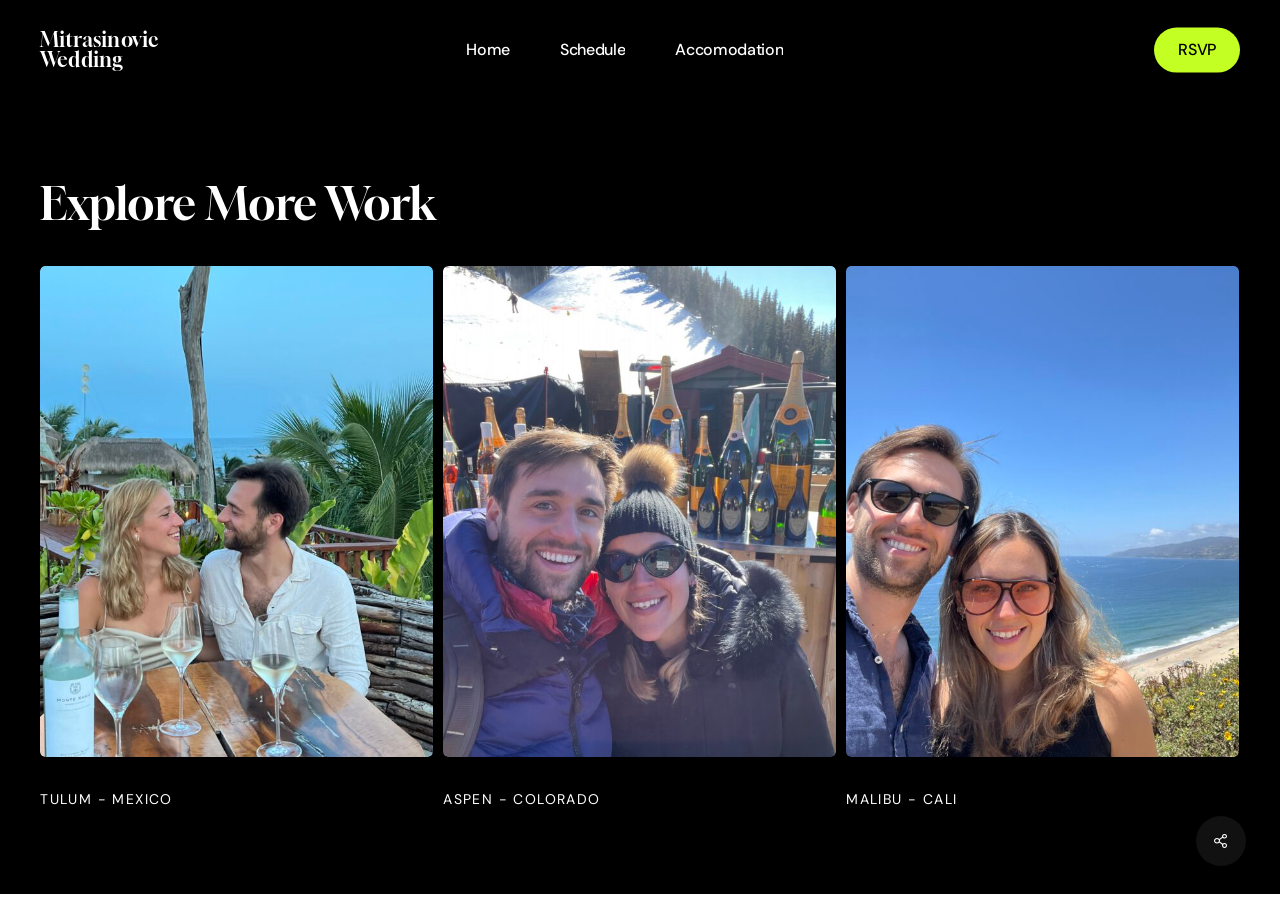
==== commit 48ea7db5: "Update hotel link" ====
--- a/portfolio/383/index.html
+++ b/portfolio/383/index.html
@@ -62,7 +62,7 @@
 <link rel="stylesheet" id="nectar_default_font_open_sans-css" href="https://fonts.googleapis.com/css?family=Open+Sans%3A300%2C400%2C600%2C700&amp;subset=latin%2Clatin-ext&amp;display=swap" type="text/css" media="all">
 <link rel="stylesheet" id="responsive-css" href="/wp-content/themes/salient/css/build/responsive.css?ver=17.3.0" type="text/css" media="all">
 <link rel="stylesheet" id="skin-material-css" href="/wp-content/themes/salient/css/build/skin-material.css?ver=17.3.0" type="text/css" media="all">
-<link rel="stylesheet" id="salient-wp-menu-dynamic-css" href="/wp-content/uploads/salient/menu-dynamic.css?ver=81444" type="text/css" media="all">
+<link rel="stylesheet" id="salient-wp-menu-dynamic-css" href="/wp-content/uploads/salient/menu-dynamic.css?ver=48885" type="text/css" media="all">
 <link rel="stylesheet" id="dynamic-css-css" href="/wp-content/themes/salient/css/salient-dynamic-styles.css?ver=40045" type="text/css" media="all">
 <style id="dynamic-css-inline-css" type="text/css">
 .single.single-post .container-wrap{padding-top:0;}.main-content .featured-media-under-header{padding:min(6vw,90px) 0;}.featured-media-under-header__featured-media:not([data-has-img="false"]){margin-top:min(6vw,90px);}.featured-media-under-header__featured-media:not([data-format="video"]):not([data-format="audio"]):not([data-has-img="false"]){overflow:hidden;position:relative;padding-bottom:50%;}.featured-media-under-header__meta-wrap{display:flex;flex-wrap:wrap;align-items:center;}.featured-media-under-header__meta-wrap .meta-author{display:inline-flex;align-items:center;}.featured-media-under-header__meta-wrap .meta-author img{margin-right:8px;width:28px;border-radius:100px;}.featured-media-under-header__featured-media .post-featured-img{display:block;line-height:0;top:auto;bottom:0;}.featured-media-under-header__featured-media[data-n-parallax-bg="true"] .post-featured-img{height:calc(100% + 75px);}.featured-media-under-header__featured-media .post-featured-img img{position:absolute;top:0;left:0;width:100%;height:100%;object-fit:cover;object-position:top;}@media only screen and (max-width:690px){.featured-media-under-header__featured-media[data-n-parallax-bg="true"] .post-featured-img{height:calc(100% + 45px);}.featured-media-under-header__meta-wrap{font-size:14px;}}.featured-media-under-header__featured-media[data-align="center"] .post-featured-img img{object-position:center;}.featured-media-under-header__featured-media[data-align="bottom"] .post-featured-img img{object-position:bottom;}.featured-media-under-header h1{margin:max(min(0.35em,35px),20px) 0 max(min(0.25em,25px),15px) 0;}.featured-media-under-header__cat-wrap .meta-category a{line-height:1;padding:7px 15px;margin-right:15px;}.featured-media-under-header__cat-wrap .meta-category a:not(:hover){background-color:rgba(0,0,0,0.05);}.featured-media-under-header__cat-wrap .meta-category a:hover{color:#fff;}.featured-media-under-header__meta-wrap a,.featured-media-under-header__cat-wrap a{color:inherit;}.featured-media-under-header__meta-wrap > span:not(:first-child):not(.rich-snippet-hidden):before{content:"&middot;";padding:0 .5em;}.featured-media-under-header__excerpt{margin:0 0 20px 0;}@media only screen and (min-width:691px){[data-animate="fade_in"] .featured-media-under-header__cat-wrap,[data-animate="fade_in"].featured-media-under-header .entry-title,[data-animate="fade_in"] .featured-media-under-header__meta-wrap,[data-animate="fade_in"] .featured-media-under-header__featured-media,[data-animate="fade_in"] .featured-media-under-header__excerpt,[data-animate="fade_in"].featured-media-under-header + .row .content-inner{opacity:0;transform:translateY(50px);animation:nectar_featured_media_load 1s cubic-bezier(0.25,1,0.5,1) forwards;}[data-animate="fade_in"] .featured-media-under-header__cat-wrap{animation-delay:0.1s;}[data-animate="fade_in"].featured-media-under-header .entry-title{animation-delay:0.2s;}[data-animate="fade_in"] .featured-media-under-header__excerpt{animation-delay:0.3s;}[data-animate="fade_in"] .featured-media-under-header__meta-wrap{animation-delay:0.3s;}[data-animate="fade_in"] .featured-media-under-header__featured-media{animation-delay:0.4s;}[data-animate="fade_in"].featured-media-under-header + .row .content-inner{animation-delay:0.5s;}}@keyframes nectar_featured_media_load{0%{transform:translateY(50px);opacity:0;}100%{transform:translateY(0px);opacity:1;}}.featured-media-under-header__content{display:flex;flex-direction:column;align-items:center;text-align:center;max-width:1000px;margin:0 auto;}@media only screen and (min-width:691px){.featured-media-under-header__excerpt{max-width:75%;}}.featured-media-under-header__meta-wrap .meta-author img{margin-right:15px;width:50px;}@media only screen and (max-width:690px){width:40px;}.featured-media-under-header__meta-wrap .meta-author > span{text-align:left;line-height:1.5;}.featured-media-under-header__meta-wrap .meta-author > span span:not(.rich-snippet-hidden){display:block;}.featured-media-under-header__meta-wrap .meta-date,.featured-media-under-header__meta-wrap .meta-reading-time{font-size:.85em;}#header-space{background-color:#ffffff}@media only screen and (min-width:1000px){body #ajax-content-wrap.no-scroll{min-height:calc(100vh - 80px);height:calc(100vh - 80px)!important;}}@media only screen and (min-width:1000px){#page-header-wrap.fullscreen-header,#page-header-wrap.fullscreen-header #page-header-bg,html:not(.nectar-box-roll-loaded) .nectar-box-roll > #page-header-bg.fullscreen-header,.nectar_fullscreen_zoom_recent_projects,#nectar_fullscreen_rows:not(.afterLoaded) > div{height:calc(100vh - 79px);}.wpb_row.vc_row-o-full-height.top-level,.wpb_row.vc_row-o-full-height.top-level > .col.span_12{min-height:calc(100vh - 79px);}html:not(.nectar-box-roll-loaded) .nectar-box-roll > #page-header-bg.fullscreen-header{top:80px;}.nectar-slider-wrap[data-fullscreen="true"]:not(.loaded),.nectar-slider-wrap[data-fullscreen="true"]:not(.loaded) .swiper-container{height:calc(100vh - 78px)!important;}.admin-bar .nectar-slider-wrap[data-fullscreen="true"]:not(.loaded),.admin-bar .nectar-slider-wrap[data-fullscreen="true"]:not(.loaded) .swiper-container{height:calc(100vh - 78px - 32px)!important;}}.admin-bar[class*="page-template-template-no-header"] .wpb_row.vc_row-o-full-height.top-level,.admin-bar[class*="page-template-template-no-header"] .wpb_row.vc_row-o-full-height.top-level > .col.span_12{min-height:calc(100vh - 32px);}body[class*="page-template-template-no-header"] .wpb_row.vc_row-o-full-height.top-level,body[class*="page-template-template-no-header"] .wpb_row.vc_row-o-full-height.top-level > .col.span_12{min-height:100vh;}@media only screen and (max-width:999px){.using-mobile-browser #nectar_fullscreen_rows:not(.afterLoaded):not([data-mobile-disable="on"]) > div{height:calc(100vh - 100px);}.using-mobile-browser .wpb_row.vc_row-o-full-height.top-level,.using-mobile-browser .wpb_row.vc_row-o-full-height.top-level > .col.span_12,[data-permanent-transparent="1"].using-mobile-browser .wpb_row.vc_row-o-full-height.top-level,[data-permanent-transparent="1"].using-mobile-browser .wpb_row.vc_row-o-full-height.top-level > .col.span_12{min-height:calc(100vh - 100px);}html:not(.nectar-box-roll-loaded) .nectar-box-roll > #page-header-bg.fullscreen-header,.nectar_fullscreen_zoom_recent_projects,.nectar-slider-wrap[data-fullscreen="true"]:not(.loaded),.nectar-slider-wrap[data-fullscreen="true"]:not(.loaded) .swiper-container,#nectar_fullscreen_rows:not(.afterLoaded):not([data-mobile-disable="on"]) > div{height:calc(100vh - 47px);}.wpb_row.vc_row-o-full-height.top-level,.wpb_row.vc_row-o-full-height.top-level > .col.span_12{min-height:calc(100vh - 47px);}body[data-transparent-header="false"] #ajax-content-wrap.no-scroll{min-height:calc(100vh - 47px);height:calc(100vh - 47px);}}.screen-reader-text,.nectar-skip-to-content:not(:focus){border:0;clip:rect(1px,1px,1px,1px);clip-path:inset(50%);height:1px;margin:-1px;overflow:hidden;padding:0;position:absolute!important;width:1px;word-wrap:normal!important;}.row .col img:not([srcset]){width:auto;}.row .col img.img-with-animation.nectar-lazy:not([srcset]){width:100%;}
@@ -75,8 +75,8 @@
 <meta name="generator" content="WordPress 6.8.2">
 <link rel="canonical" href="/portfolio/383/">
 <link rel="shortlink" href="/?p=383">
-<link rel="alternate" title="oEmbed (JSON)" type="application/json+oembed" href="/wp-json/oembed/1.0/embed?url=%2Fportfolio%2F383%2F">
-<link rel="alternate" title="oEmbed (XML)" type="text/xml+oembed" href="/wp-json/oembed/1.0/embed?url=%2Fportfolio%2F383%2F&amp;format=xml">
+<link rel="alternate" title="oEmbed (JSON)" type="application/json+oembed" href="/wp-json/oembed/1.0/embed?url=http%3A%2F%2F%2Fportfolio%2F383%2F">
+<link rel="alternate" title="oEmbed (XML)" type="text/xml+oembed" href="/wp-json/oembed/1.0/embed?url=http%3A%2F%2F%2Fportfolio%2F383%2F&amp;format=xml">
 <script type="text/javascript"> var root = document.getElementsByTagName( "html" )[0]; root.setAttribute( "class", "js" ); </script><meta name="generator" content="Powered by WPBakery Page Builder - drag and drop page builder for WordPress.">
 <noscript><style> .wpb_animate_when_almost_visible { opacity: 1; }</style></noscript></head><body class="wp-singular portfolio-template-default single single-portfolio postid-383 wp-theme-salient material remove-default-project-header wpb-js-composer js-comp-ver-8.4.1 vc_responsive" data-footer-reveal="false" data-footer-reveal-shadow="none" data-header-format="centered-menu" data-body-border="off" data-boxed-style="" data-header-breakpoint="1000" data-dropdown-style="minimal" data-cae="easeOutCubic" data-cad="1300" data-megamenu-width="contained" data-aie="none" data-ls="fancybox" data-apte="standard" data-hhun="1" data-fancy-form-rcs="default" data-form-style="default" data-form-submit="regular" data-is="minimal" data-button-style="rounded_shadow" data-user-account-button="false" data-flex-cols="true" data-col-gap="default" data-header-inherit-rc="false" data-header-search="false" data-animated-anchors="true" data-ajax-transitions="false" data-full-width-header="false" data-slide-out-widget-area="true" data-slide-out-widget-area-style="slide-out-from-right-hover" data-user-set-ocm="off" data-loading-animation="none" data-bg-header="false" data-responsive="1" data-ext-responsive="true" data-ext-padding="40" data-header-resize="0" data-header-color="custom" data-cart="false" data-remove-m-parallax="" data-remove-m-video-bgs="" data-m-animate="1" data-force-header-trans-color="light" data-smooth-scrolling="0" data-permanent-transparent="false">
 	
@@ -382,18 +382,18 @@
       body .font_line_height_1-2.nectar-responsive-text  {
           line-height: 1.2;
       }</style><div class="nectar-global-section salient_portfolio_hook_single_after_content"><div class="container normal-container row"> 
-		<div id="fws_68abb7854a515" data-column-margin="default" data-midnight="light" data-top-percent="6%" data-bottom-percent="4%" class="wpb_row vc_row-fluid vc_row full-width-section" style="padding-top: calc(100vw * 0.06); padding-bottom: calc(100vw * 0.04);"><div class="row-bg-wrap" data-bg-animation="none" data-bg-animation-delay="" data-bg-overlay="false"><div class="inner-wrap row-bg-layer"><div class="row-bg viewport-desktop using-bg-color" style="background-color: #000000;"></div></div></div><div class="row_col_wrap_12 col span_12 light left">
+		<div id="fws_68cb23772d591" data-column-margin="default" data-midnight="light" data-top-percent="6%" data-bottom-percent="4%" class="wpb_row vc_row-fluid vc_row full-width-section" style="padding-top: calc(100vw * 0.06); padding-bottom: calc(100vw * 0.04);"><div class="row-bg-wrap" data-bg-animation="none" data-bg-animation-delay="" data-bg-overlay="false"><div class="inner-wrap row-bg-layer"><div class="row-bg viewport-desktop using-bg-color" style="background-color: #000000;"></div></div></div><div class="row_col_wrap_12 col span_12 light left">
 	<div class="vc_col-sm-12 wpb_column column_container vc_column_container col no-extra-padding el_spacing_30px inherit_tablet inherit_phone " data-padding-pos="all" data-has-bg-color="false" data-bg-color="" data-bg-opacity="1" data-animation="" data-delay="0">
 		<div class="vc_column-inner">
 			<div class="wpb_wrapper">
 				<div class="nectar-responsive-text font_size_max_60px font_size_desktop_3-5vw font_size_tablet_5vw font_line_height_1-2 nectar-link-underline-effect"><h2>Explore More Work</h2>
-</div><div class="nectar-post-grid-wrap related-projects text-color-light spacing-5px" data-el-settings='{"post_type":"portfolio","pagination":"none","image_size":"large","parallax_scrolling":"","aspect_ratio_image_size":"","category_position":"below_title","category_display":"default","display_categories":"yes","display_excerpt":"0","excerpt_length":"20","display_date":"0","display_estimated_reading_time":"0","display_author":"0","author_functionality":"default","author_position":"default","color_overlay":"","color_overlay_opacity":"","color_overlay_hover_opacity":"","card_bg_color":"","grid_style":"content_under_image","hover_effect":"animated_underline_zoom","post_title_overlay":"","heading_tag":"default","heading_tag_render":"default","enable_gallery_lightbox":"0","category_style":"underline","overlay_secondary_project_image":"","vertical_list_hover_effect":"none","vertical_list_read_more":"","read_more_button":"0","animation":"fade-in-from-bottom","custom_fields":"","custom_fields_location":"before_post_meta","display_type":"grid","text_content_layout":"top_left"}' data-style="content_under_image" data-query='{"post_type":"portfolio","posts_per_page":"3","order":"DESC","orderby":"rand","offset":"0","cpt_name":"post","custom_query_tax":"","ignore_sticky_posts":"","exclude_current_post":"yes"}' data-load-more-color="black" data-load-more-text="Load More"><div class="nectar-post-grid-filters" data-active-color="default" data-align="default" data-animation="fade-in-from-bottom" data-sortable=""><div><a href="#" class="active all-filter" data-filter="-1" data-total-count="4">All</a><a href="#" data-filter="aspen-colorado" data-total-count="1">Aspen - Colorado</a><a href="#" data-filter="italy" data-total-count="1">Capri - Italy</a><a href="#" data-filter="malibu" data-total-count="1">Malibu - Cali</a><a href="#" data-filter="tulum-mexico" data-total-count="1">Tulum - Mexico</a></div></div><div class="nectar-post-grid custom_font_size_2vw font_size_max_40px custom-aspect-ratio-4-5 category-position-after-title tablet-cols-2 phone-cols-2 " data-indicator="" data-indicator-style="default" data-indicator-text-color="#fff" data-indicator-color="#000" data-indicator-text="View" data-columns="3" data-hover-effect="animated_underline_zoom" data-text-style="default" data-border-radius="5px" data-grid-item-height="30vh" data-grid-spacing="5px" data-text-layout="top_left" data-text-color="light" data-text-hover-color="light" data-shadow-hover="yes" data-animation="fade-in-from-bottom" data-animation-stagger="90" data-cat-click="static" data-lock-aspect="" data-text-align="left" data-card="" style="--post-grid-border-radius:5px;"><div class="nectar-post-grid-item nectar-underline" data-post-id="394" data-has-img="true"> <div class="inner"><div class="nectar-post-grid-item-bg-wrap"><div class="nectar-post-grid-item-bg-wrap-inner"><div class="nectar-post-grid-item-bg"><img class="nectar-lazy skip-lazy" src="data:image/svg+xml;charset=utf-8,%3Csvg%20xmlns%3D'http%3A%2F%2Fwww.w3.org%2F2000%2Fsvg'%20viewBox%3D'0%200%202560%201920'%2F%3E" alt="" height="1920" width="2560" data-nectar-img-src="/wp-content/uploads/2025/02/IMG_7573-1024x768.jpeg" data-nectar-img-srcset="/wp-content/uploads/2025/02/IMG_7573-1024x768.jpeg 1024w, /wp-content/uploads/2025/02/IMG_7573-300x225.jpeg 300w, /wp-content/uploads/2025/02/IMG_7573-768x576.jpeg 768w, /wp-content/uploads/2025/02/IMG_7573-1536x1152.jpeg 1536w, /wp-content/uploads/2025/02/IMG_7573-2048x1536.jpeg 2048w" sizes="(max-width: 1024px) 100vw, 1024px"><video class="nectar-lazy-video nectar-post-grid-item-bg__video" preload="auto" loop autoplay muted playsinline>
-        <source data-nectar-video-src="http://wedding.mitrasinovic.co.uk.s3-website-eu-west-1.amazonaws.com/videos/IMG_7573.mp4" type="video/mp4">
-      </source></video></div></div></div><div class="content"><a class="nectar-post-grid-link" href="/portfolio/394/"><span class="screen-reader-text"></span></a><span class="meta-category"><a class="malibu style-underline" href="/project-type/malibu/">Malibu - Cali</a></span><div class="item-main"><h3 class="post-heading"><span></span></h3></div></div></div></div><div class="nectar-post-grid-item nectar-underline" data-post-id="437" data-has-img="true"> <div class="inner"><div class="nectar-post-grid-item-bg-wrap"><div class="nectar-post-grid-item-bg-wrap-inner"><div class="nectar-post-grid-item-bg"><img class="nectar-lazy skip-lazy" src="data:image/svg+xml;charset=utf-8,%3Csvg%20xmlns%3D'http%3A%2F%2Fwww.w3.org%2F2000%2Fsvg'%20viewBox%3D'0%200%202560%201901'%2F%3E" alt="" height="1901" width="2560" data-nectar-img-src="/wp-content/uploads/2025/08/IMG_3684-1024x760.jpeg" data-nectar-img-srcset="/wp-content/uploads/2025/08/IMG_3684-1024x760.jpeg 1024w, /wp-content/uploads/2025/08/IMG_3684-300x223.jpeg 300w, /wp-content/uploads/2025/08/IMG_3684-768x570.jpeg 768w, /wp-content/uploads/2025/08/IMG_3684-1536x1140.jpeg 1536w, /wp-content/uploads/2025/08/IMG_3684-2048x1520.jpeg 2048w" sizes="(max-width: 1024px) 100vw, 1024px"><video class="nectar-lazy-video nectar-post-grid-item-bg__video" preload="auto" loop autoplay muted playsinline>
-        <source data-nectar-video-src="http://wedding.mitrasinovic.co.uk.s3-website-eu-west-1.amazonaws.com/videos/IMG_3684.mp4" type="video/mp4">
+</div><div class="nectar-post-grid-wrap related-projects text-color-light spacing-5px" data-el-settings='{"post_type":"portfolio","pagination":"none","image_size":"large","parallax_scrolling":"","aspect_ratio_image_size":"","category_position":"below_title","category_display":"default","display_categories":"yes","display_excerpt":"0","excerpt_length":"20","display_date":"0","display_estimated_reading_time":"0","display_author":"0","author_functionality":"default","author_position":"default","color_overlay":"","color_overlay_opacity":"","color_overlay_hover_opacity":"","card_bg_color":"","grid_style":"content_under_image","hover_effect":"animated_underline_zoom","post_title_overlay":"","heading_tag":"default","heading_tag_render":"default","enable_gallery_lightbox":"0","category_style":"underline","overlay_secondary_project_image":"","vertical_list_hover_effect":"none","vertical_list_read_more":"","read_more_button":"0","animation":"fade-in-from-bottom","custom_fields":"","custom_fields_location":"before_post_meta","display_type":"grid","text_content_layout":"top_left"}' data-style="content_under_image" data-query='{"post_type":"portfolio","posts_per_page":"3","order":"DESC","orderby":"rand","offset":"0","cpt_name":"post","custom_query_tax":"","ignore_sticky_posts":"","exclude_current_post":"yes"}' data-load-more-color="black" data-load-more-text="Load More"><div class="nectar-post-grid-filters" data-active-color="default" data-align="default" data-animation="fade-in-from-bottom" data-sortable=""><div><a href="#" class="active all-filter" data-filter="-1" data-total-count="4">All</a><a href="#" data-filter="aspen-colorado" data-total-count="1">Aspen - Colorado</a><a href="#" data-filter="italy" data-total-count="1">Capri - Italy</a><a href="#" data-filter="malibu" data-total-count="1">Malibu - Cali</a><a href="#" data-filter="tulum-mexico" data-total-count="1">Tulum - Mexico</a></div></div><div class="nectar-post-grid custom_font_size_2vw font_size_max_40px custom-aspect-ratio-4-5 category-position-after-title tablet-cols-2 phone-cols-2 " data-indicator="" data-indicator-style="default" data-indicator-text-color="#fff" data-indicator-color="#000" data-indicator-text="View" data-columns="3" data-hover-effect="animated_underline_zoom" data-text-style="default" data-border-radius="5px" data-grid-item-height="30vh" data-grid-spacing="5px" data-text-layout="top_left" data-text-color="light" data-text-hover-color="light" data-shadow-hover="yes" data-animation="fade-in-from-bottom" data-animation-stagger="90" data-cat-click="static" data-lock-aspect="" data-text-align="left" data-card="" style="--post-grid-border-radius:5px;"><div class="nectar-post-grid-item nectar-underline" data-post-id="437" data-has-img="true"> <div class="inner"><div class="nectar-post-grid-item-bg-wrap"><div class="nectar-post-grid-item-bg-wrap-inner"><div class="nectar-post-grid-item-bg"><img class="nectar-lazy skip-lazy" src="data:image/svg+xml;charset=utf-8,%3Csvg%20xmlns%3D'http%3A%2F%2Fwww.w3.org%2F2000%2Fsvg'%20viewBox%3D'0%200%202560%201901'%2F%3E" alt="" height="1901" width="2560" data-nectar-img-src="/wp-content/uploads/2025/08/IMG_3684-1024x760.jpeg" data-nectar-img-srcset="/wp-content/uploads/2025/08/IMG_3684-1024x760.jpeg 1024w, /wp-content/uploads/2025/08/IMG_3684-300x223.jpeg 300w, /wp-content/uploads/2025/08/IMG_3684-768x570.jpeg 768w, /wp-content/uploads/2025/08/IMG_3684-1536x1140.jpeg 1536w, /wp-content/uploads/2025/08/IMG_3684-2048x1520.jpeg 2048w" sizes="(max-width: 1024px) 100vw, 1024px"><video class="nectar-lazy-video nectar-post-grid-item-bg__video" preload="auto" loop autoplay muted playsinline>
+        <source data-nectar-video-src="https://wedding.mitrasinovic.co.uk/videos/IMG_3684.mp4" type="video/mp4">
       </source></video></div></div></div><div class="content"><a class="nectar-post-grid-link" href="/portfolio/437/"><span class="screen-reader-text"></span></a><span class="meta-category"><a class="tulum-mexico style-underline" href="/project-type/tulum-mexico/">Tulum - Mexico</a></span><div class="item-main"><h3 class="post-heading"><span></span></h3></div></div></div></div><div class="nectar-post-grid-item nectar-underline" data-post-id="397" data-has-img="true"> <div class="inner"><div class="nectar-post-grid-item-bg-wrap"><div class="nectar-post-grid-item-bg-wrap-inner"><div class="nectar-post-grid-item-bg"><img class="nectar-lazy skip-lazy" src="data:image/svg+xml;charset=utf-8,%3Csvg%20xmlns%3D'http%3A%2F%2Fwww.w3.org%2F2000%2Fsvg'%20viewBox%3D'0%200%202560%201920'%2F%3E" alt="" height="1920" width="2560" data-nectar-img-src="/wp-content/uploads/2025/02/IMG_9695-1024x768.jpeg" data-nectar-img-srcset="/wp-content/uploads/2025/02/IMG_9695-1024x768.jpeg 1024w, /wp-content/uploads/2025/02/IMG_9695-300x225.jpeg 300w, /wp-content/uploads/2025/02/IMG_9695-768x576.jpeg 768w, /wp-content/uploads/2025/02/IMG_9695-1536x1152.jpeg 1536w, /wp-content/uploads/2025/02/IMG_9695-2048x1536.jpeg 2048w" sizes="(max-width: 1024px) 100vw, 1024px"><video class="nectar-lazy-video nectar-post-grid-item-bg__video" preload="auto" loop autoplay muted playsinline>
-        <source data-nectar-video-src="http://wedding.mitrasinovic.co.uk.s3-website-eu-west-1.amazonaws.com/videos/IMG_9695.mp4" type="video/mp4">
-      </source></video></div></div></div><div class="content"><a class="nectar-post-grid-link" href="/portfolio/397/"><span class="screen-reader-text"></span></a><span class="meta-category"><a class="aspen-colorado style-underline" href="/project-type/aspen-colorado/">Aspen - Colorado</a></span><div class="item-main"><h3 class="post-heading"><span></span></h3></div></div></div></div></div></div>
+        <source data-nectar-video-src="https://wedding.mitrasinovic.co.uk/videos/IMG_9695.mp4" type="video/mp4">
+      </source></video></div></div></div><div class="content"><a class="nectar-post-grid-link" href="/portfolio/397/"><span class="screen-reader-text"></span></a><span class="meta-category"><a class="aspen-colorado style-underline" href="/project-type/aspen-colorado/">Aspen - Colorado</a></span><div class="item-main"><h3 class="post-heading"><span></span></h3></div></div></div></div><div class="nectar-post-grid-item nectar-underline" data-post-id="394" data-has-img="true"> <div class="inner"><div class="nectar-post-grid-item-bg-wrap"><div class="nectar-post-grid-item-bg-wrap-inner"><div class="nectar-post-grid-item-bg"><img class="nectar-lazy skip-lazy" src="data:image/svg+xml;charset=utf-8,%3Csvg%20xmlns%3D'http%3A%2F%2Fwww.w3.org%2F2000%2Fsvg'%20viewBox%3D'0%200%202560%201920'%2F%3E" alt="" height="1920" width="2560" data-nectar-img-src="/wp-content/uploads/2025/02/IMG_7573-1024x768.jpeg" data-nectar-img-srcset="/wp-content/uploads/2025/02/IMG_7573-1024x768.jpeg 1024w, /wp-content/uploads/2025/02/IMG_7573-300x225.jpeg 300w, /wp-content/uploads/2025/02/IMG_7573-768x576.jpeg 768w, /wp-content/uploads/2025/02/IMG_7573-1536x1152.jpeg 1536w, /wp-content/uploads/2025/02/IMG_7573-2048x1536.jpeg 2048w" sizes="(max-width: 1024px) 100vw, 1024px"><video class="nectar-lazy-video nectar-post-grid-item-bg__video" preload="auto" loop autoplay muted playsinline>
+        <source data-nectar-video-src="https://wedding.mitrasinovic.co.uk/videos/IMG_7573.mp4" type="video/mp4">
+      </source></video></div></div></div><div class="content"><a class="nectar-post-grid-link" href="/portfolio/394/"><span class="screen-reader-text"></span></a><span class="meta-category"><a class="malibu style-underline" href="/project-type/malibu/">Malibu - Cali</a></span><div class="item-main"><h3 class="post-heading"><span></span></h3></div></div></div></div></div></div>
 			</div> 
 		</div>
 	</div> 
@@ -565,11 +565,11 @@
             } }@media only screen and (max-width: 999px) { .vc_row.bottom_padding_tablet_6pct {
               padding-bottom: 6%!important;
             } }</style><div class="nectar-global-section nectar_hook_global_section_footer" role="contentinfo"><div class="container normal-container row"> 
-		<div id="fws_68abb785507e7" data-column-margin="none" data-midnight="light" data-top-percent="4%" class="wpb_row vc_row-fluid vc_row full-width-content vc_row-o-equal-height vc_row-flex vc_row-o-content-top  right_padding_40px left_padding_40px nectar-overflow-hidden bottom_padding_tablet_6pct right_padding_tablet_6pct left_padding_tablet_6pct" style="padding-top: calc(100vw * 0.04); padding-bottom: 40px;"><div class="row-bg-wrap" data-bg-animation="none" data-bg-animation-delay="" data-bg-overlay="false"><div class="inner-wrap row-bg-layer"><div class="row-bg viewport-desktop using-bg-color" style="background-color: #000000;"></div></div></div><div class="row_col_wrap_12 col span_12 light left">
+		<div id="fws_68cb23772f6d6" data-column-margin="none" data-midnight="light" data-top-percent="4%" class="wpb_row vc_row-fluid vc_row full-width-content vc_row-o-equal-height vc_row-flex vc_row-o-content-top  right_padding_40px left_padding_40px nectar-overflow-hidden bottom_padding_tablet_6pct right_padding_tablet_6pct left_padding_tablet_6pct" style="padding-top: calc(100vw * 0.04); padding-bottom: 40px;"><div class="row-bg-wrap" data-bg-animation="none" data-bg-animation-delay="" data-bg-overlay="false"><div class="inner-wrap row-bg-layer"><div class="row-bg viewport-desktop using-bg-color" style="background-color: #000000;"></div></div></div><div class="row_col_wrap_12 col span_12 light left">
 	<div class="vc_col-sm-12 wpb_column column_container vc_column_container col no-extra-padding el_spacing_0px inherit_tablet inherit_phone " data-padding-pos="all" data-has-bg-color="false" data-bg-color="" data-bg-opacity="1" data-animation="" data-delay="0">
 		<div class="vc_column-inner">
 			<div class="wpb_wrapper">
-				<div id="fws_68abb78554f90" data-midnight="" data-column-margin="default" class="wpb_row vc_row-fluid vc_row inner_row" style=""><div class="row-bg-wrap"> <div class="row-bg"></div> </div><div class="row_col_wrap_12_inner col span_12  left">
+				<div id="fws_68cb237730a71" data-midnight="" data-column-margin="default" class="wpb_row vc_row-fluid vc_row inner_row" style=""><div class="row-bg-wrap"> <div class="row-bg"></div> </div><div class="row_col_wrap_12_inner col span_12  left">
 	<div class="vc_col-sm-12 wpb_column column_container vc_column_container col child_column no-extra-padding inherit_tablet inherit_phone " data-padding-pos="all" data-has-bg-color="false" data-bg-color="" data-bg-opacity="1" data-animation="" data-delay="0">
 		<div class="vc_column-inner">
 		<div class="wpb_wrapper">
@@ -636,7 +636,7 @@
 <script type="text/javascript" src="/wp-includes/js/jquery/jquery-migrate.min.js?ver=3.4.1" id="jquery-migrate-js"></script>
 <script type="text/javascript" id="salient-social-js-extra">
 /* <![CDATA[ */
-var nectarLove = {"ajaxurl":"\/wp-admin\/admin-ajax.php","postID":"383","rooturl":"","loveNonce":"f258620403"};
+var nectarLove = {"ajaxurl":"\/wp-admin\/admin-ajax.php","postID":"383","rooturl":"","loveNonce":"e7741c4edf"};
 /* ]]> */
 </script>
 <script type="text/javascript" src="/wp-content/plugins/salient-social/js/salient-social.js?ver=1.2.5" id="salient-social-js"></script>
@@ -652,7 +652,7 @@
 <script data-pagespeed-no-defer data-nowprocket data-wpacu-skip data-no-optimize type="salientlazyscript" data-salient-lazy-type="text/javascript" src="/wp-content/themes/salient/js/build/third-party/superfish.js?ver=1.5.8" id="superfish-js"></script>
 <script type="text/javascript" id="nectar-frontend-js-extra">
 /* <![CDATA[ */
-var nectarLove = {"ajaxurl":"\/wp-admin\/admin-ajax.php","postID":"383","rooturl":"","disqusComments":"false","loveNonce":"f258620403","mapApiKey":""};
+var nectarLove = {"ajaxurl":"\/wp-admin\/admin-ajax.php","postID":"383","rooturl":"","disqusComments":"false","loveNonce":"e7741c4edf","mapApiKey":""};
 var nectarOptions = {"delay_js":"1","smooth_scroll":"true","smooth_scroll_strength":"50","quick_search":"false","react_compat":"disabled","header_entrance":"false","body_border_func":"default","disable_box_roll_mobile":"false","body_border_mobile":"0","dropdown_hover_intent":"default","simplify_ocm_mobile":"0","mobile_header_format":"default","ocm_btn_position":"left","left_header_dropdown_func":"default","ajax_add_to_cart":"0","ocm_remove_ext_menu_items":"remove_images","woo_product_filter_toggle":"0","woo_sidebar_toggles":"true","woo_sticky_sidebar":"0","woo_minimal_product_hover":"default","woo_minimal_product_effect":"default","woo_related_upsell_carousel":"false","woo_product_variable_select":"default","woo_using_cart_addons":"false","view_transitions_effect":"gradient-wipe"};
 var nectar_front_i18n = {"menu":"Menu","next":"Next","previous":"Previous","close":"Close"};
 /* ]]> */
--- a/wp-content/plugins/salient-portfolio/css/portfolio.css
+++ b/wp-content/plugins/salient-portfolio/css/portfolio.css
@@ -1601,7 +1601,7 @@
 
 .portfolio-items .col .work-item.style-3 a:not(.nectar-sharing),
 .portfolio-items .col .work-item.style-3-alt a:not(.nectar-sharing) {
-	background: transparent url('../img/transparent.png') repeat 0 0;	
+	background: transparent url('/wp-content/plugins/salient-portfolio/img/transparent.png') repeat 0 0;	
 }
 
 .portfolio-items .col .work-item.style-3 .vert-center h3, 
--- a/wp-content/themes/salient/css/build/style.css
+++ b/wp-content/themes/salient/css/build/style.css
@@ -1 +1 @@
-a,abbr,acronym,address,applet,article,aside,audio,b,big,blockquote,body,canvas,caption,center,cite,code,dd,del,details,dfn,div,dl,dt,em,embed,fieldset,figcaption,figure,footer,form,h1,h2,h3,h4,h5,h6,header,hgroup,html,i,iframe,img,ins,kbd,label,legend,li,mark,menu,nav,object,ol,output,p,pre,q,ruby,s,samp,section,small,span,strike,strong,sub,summary,sup,table,tbody,td,tfoot,th,thead,time,tr,tt,u,ul,var,video{margin:0;padding:0;border:0;font-size:100%;font:inherit;vertical-align:baseline}input[type=submit]{-webkit-appearance:none}html{max-width:100%;overflow-y:scroll;overflow-x:hidden}body{max-width:100%;overflow:hidden;background:#fff;font-family:'Open Sans',Helvetica,sans-serif;color:#676767;position:relative}ol,ul{list-style:none}input[type=text]::-ms-clear{display:none}sup{font-size:.5em;vertical-align:super}sub{font-size:.5em;vertical-align:sub}p:empty{display:none}article,aside,details,figcaption,figure,footer,header,hgroup,menu,nav,section{display:block}*{-webkit-box-sizing:border-box;-moz-box-sizing:border-box;box-sizing:border-box}:root{--scroll-bar-w:-2px}.container{margin:0 auto;position:relative;max-width:880px}.row{position:relative}.main-content>.row,header .row{margin-left:0;margin-right:0}.clr:after,.col:after,.group:after,.row:after{content:"";display:block;height:0;clear:both;visibility:hidden}.row,div.clear{padding-bottom:24px}@media (min-width:691px){.span_1{width:6.5%}.span_2{width:15%}.span_3{width:23.5%}.span_4{width:32%}.span_5{width:40.5%}.span_6{width:49%}.span_7{width:57.5%}.span_8{width:66%}.span_9{width:74.5%}.span_10{width:83%}.span_11{width:91.5%}.span_12{width:100%}}body{font-size:14px;-webkit-font-smoothing:antialiased;font-family:'Open Sans',Helvetica,sans-serif;font-weight:400;line-height:26px}body:not(.nectar-no-flex-height){display:flex;flex-direction:column;min-height:100vh}@media only screen and (min-width:1000px){body.admin-bar:not(.nectar-no-flex-height){min-height:calc(100vh - 32px)}}body:not(.nectar-no-flex-height) #ajax-content-wrap,body:not(.nectar-no-flex-height) #ajax-content-wrap .blurred-wrap,body:not(.nectar-no-flex-height) .ocm-effect-wrap,body:not(.nectar-no-flex-height) .ocm-effect-wrap-inner{display:flex;flex-direction:column;flex-grow:1}body:not(.nectar-no-flex-height) .container-wrap{flex-grow:1}p{-webkit-font-smoothing:antialiased}body .ui-widget{font-weight:400}.nectar-skip-to-content:not(:focus),.screen-reader-text{border:0;clip:rect(1px,1px,1px,1px);clip-path:inset(50%);height:1px;margin:-1px;overflow:hidden;padding:0;position:absolute!important;width:1px;word-wrap:normal!important}@media only screen and (min-width:1000px){.nectar-mobile-only{display:none}}@media only screen and (max-width:999px){.nectar-mobile-only.mobile-header{display:inline-block}}.nectar-mobile-only.mobile-header .inner,.nectar-mobile-only.mobile-header .inner ul{display:flex}.nectar-mobile-only.mobile-header li{float:none;line-height:1;display:flex;align-items:center;margin:0 8px;overflow:visible!important}@media only screen and (max-width:690px){#header-outer .nectar-mobile-only.mobile-header li[class*=menu-item-btn-style-button]:not(.menu-item-hidden-text) .nectar-menu-icon{display:none}}body .nectar-mobile-only.mobile-header a{color:inherit;font-size:13px;line-height:1}.nectar-mobile-only.mobile-header .menu-item-has-children ul{display:none!important}.nectar-display-inline{display:inline}.nectar-display-inline-block{display:inline-block}.nectar-display-block{display:block}.nectar-bg-black{background-color:#000}.nectar-bg-white{background-color:#fff}.nectar-object-cover{object-fit:cover;height:100%;width:100%}#header-outer .screen-reader-text{height:1px}.overflow-x-hidden{overflow-x:hidden}.nectar-overflow-hidden{overflow:hidden}.nectar-pseudo-expand:before{position:absolute;top:0;left:0;width:100%;height:100%;content:'';display:block}.alignleft{float:left;margin-right:15px}.alignright{float:right;margin-left:15px}.aligncenter{display:block;margin:15px auto}.no-bottom-padding{padding-bottom:0}.col.center{text-align:center}.col.right{text-align:right}.wp-smiley{margin-bottom:0}dt{font-weight:600;color:#333}dd{padding-left:20px}.gallery-caption{margin-left:0;margin-bottom:10px;padding:0 10px}#wpstats{display:none}.post-area:not(.masonry) .sticky{margin-bottom:50px}.post-area:not(.masonry) .sticky .content-inner{margin-bottom:0;padding-bottom:0;border-bottom:0;box-shadow:0 1px 2px rgba(0,0,0,.2);background-color:#fff;padding:25px;position:relative}div[id=wpadminbar]{z-index:1000000!important}table{font-size:12px;margin-bottom:20px}.wp-caption{max-width:100%;position:relative}.wp-caption .wp-caption-text{max-width:90%;width:auto;margin-left:5%;display:inline-block;margin-bottom:5px;background-color:#fff;box-shadow:0 10px 35px rgba(0,0,0,.1)}.row .col .wp-caption .wp-caption-text,.wp-caption .wp-caption-text{padding:10px 15px;top:-25px;position:relative;border-left:4px solid #000}.row .col .wp-caption img,.wp-caption img{margin-bottom:0;display:block;margin-right:0}em{font-style:italic}caption,td,th{font-weight:400;text-align:left}.container-wrap,.project-title{background-color:#f8f8f8;position:relative;z-index:10;margin-top:0;padding-top:40px;padding-bottom:40px}body[data-header-resize="0"] .container-wrap,body[data-header-resize="0"] .project-title{margin-top:0;padding-top:40px}body.page-template-template-no-header .container-wrap,body.page-template-template-no-header-footer .container-wrap,body.single-salient_g_sections .container-wrap{padding-top:0}.clear{clear:both}.subheader{color:#6f6f6f;margin-bottom:15px}a{color:#3555ff;text-decoration:none;transition:color .3s}a:hover{color:inherit}h1{font-size:54px;line-height:62px;margin-bottom:7px}h2{font-size:34px;line-height:44px;margin-bottom:7px}h3{font-size:22px;line-height:34px;margin-bottom:7px}h4{font-size:18px;line-height:32px;margin-bottom:7px}h5{font-size:16px;line-height:26px;margin-bottom:7px}h6{font-size:14px;line-height:24px;margin-bottom:7px}h1,h2,h3,h4,h5,h6{color:#444;letter-spacing:0;-webkit-font-smoothing:antialiased;font-weight:600}.bold,b,strong{font-weight:600}.uppercase{font-weight:700;text-transform:uppercase}.tiny{font-size:14px;line-height:22px}body h1.light,body h2.light,body h3.light,body h4.light,body h5.light,body h6.light,p.light{text-transform:none;font-weight:300}body h1 em,body h2 em,body h3 em,body h4 em{font-size:inherit}.text-align-center{text-align:center}p{padding-bottom:27px}.row .col p:last-child{padding-bottom:0}.container .row:last-child,.wpb_wrapper .clear{padding-bottom:0}.wpb_wrapper>div{margin-bottom:24px}.row .wpb_wrapper>.img-with-aniamtion-wrap:last-child .hover-wrap,.row .wpb_wrapper>.img-with-aniamtion-wrap:last-child img,.row .wpb_wrapper>img:last-child,.wpb_wrapper>div:last-child{margin-bottom:0}.pum-overlay .pum-container,.pum-overlay .pum-container .pum-content,body .pum-overlay{line-height:inherit}blockquote{font-family:'Open Sans';font-weight:300;line-height:40px;font-size:22px;padding-left:0;letter-spacing:.5px;margin-bottom:30px}ol,ul{margin-left:30px;margin-bottom:30px}li ol,li ul{margin-bottom:0}ul li{list-style:disc;list-style-position:outside}ol>li{list-style:decimal;list-style-position:outside}#footer-outer ol,#footer-outer ul,#header-outer .button_social_group ul,#header-outer nav>ul,#header-outer ol,#header-secondary-outer ol,#header-secondary-outer ul,#mobile-menu ol,#mobile-menu ul,#search-outer ol,#search-outer ul,#slide-out-widget-area ol,#slide-out-widget-area ul{margin:0}#footer-outer ol li,#footer-outer ul li,#header-outer ol li,#header-outer ul li,#header-secondary-outer ol li,#header-secondary-outer ul li,#mobile-menu ol li,#mobile-menu ul li,#search-outer ol li,#search-outer ul li,#slide-out-widget-area ol li,#slide-out-widget-area ul li{list-style:none}.main-content img{max-width:100%;height:auto}.no-transform{-webkit-transform:inherit!important;transform:inherit!important}html.no-overflow-y{overflow-y:hidden!important}html.no-overflow-y body{overflow-y:hidden}.light h1,.light h2,.light h3,.light h4,.light h5,.light h6,.light p{color:#fff}code{display:block;clear:both;overflow:auto;padding:1.6em;margin-bottom:1.6em;white-space:pre;background-color:#f0f0f0;font:14px "Andale Mono",Courier,"Courier New",monospace}pre{background:#f0f0f0;font-family:"Andale Mono",Courier,"Courier New",monospace;font-size:14px;font-size:.9375rem;padding:1.6em;line-height:1.6;margin-bottom:1.6em;max-width:100%;overflow:auto}.no-left-margin.first-section{height:auto!important}.row .col h3,.row .col h4{margin-bottom:8px}.vc_separator.vc_separator_align_center h3,.vc_separator.vc_separator_align_center h4{margin-bottom:0}.row .col img{margin-bottom:15px;max-width:100%;height:auto}.wpb_gallery_slidesimage_grid .portfolio-items .col img{width:100%}.row .col .wp-block-gallery.is-cropped .blocks-gallery-image img,.row .col .wp-block-gallery.is-cropped .blocks-gallery-item img{width:100%;margin-bottom:0}body .container-wrap [class*=wp-block].alignfull{margin-left:-50vw!important;left:50%;max-width:100vw;width:100vw;position:relative}body .container-wrap .pin-spacer [class*=wp-block].alignfull{margin-left:0!important;left:0}body .container-wrap [class*=wp-block].alignfull [class*=wp-block].alignfull{margin-left:0!important;left:0;max-width:100%;width:100%;position:relative}@media only screen and (max-width:999px){body .nectar-blocks-row__inner.is-contained-content{max-width:var(--mobile-container-width);padding-left:0;padding-right:0}}body .container-wrap [class*=wp-block].alignfull img,body .container-wrap [class*=wp-block].alignwide img{max-width:none;width:100%}.nectar-block [class*=" icon-"]{background-color:transparent}.wp-block-search__inside-wrapper{display:flex;flex:auto;flex-wrap:nowrap;max-width:100%}body[data-form-submit=regular] .wp-block-search__inside-wrapper button[type=submit]{color:#fff}blockquote.wp-block-quote{position:relative;padding-left:1.3em}blockquote.wp-block-quote:before{display:block;position:absolute;left:0;top:0;height:100%;width:4px;content:'';border-left:4px solid rgba(0,0,0,.1)}blockquote.wp-block-quote.has-text-align-center:before{display:none}.wp-block-quote.is-large p,.wp-block-quote.is-style-large p{font-style:inherit;font-size:1em}blockquote.wp-block-quote p{margin-bottom:0}blockquote.wp-block-quote cite{font-size:14px;line-height:18px;display:block}.wpb_text_column>.wpb_wrapper>:last-child{margin-bottom:0}.gallery a img{width:90%;max-width:90%;height:auto;max-height:90%;padding:5px;background-color:#fff;border:1px solid #e5e5e5!important;transition:all .2s linear}#ajax-loading-screen .loading-icon{background-repeat:no-repeat;background-position:center center;display:block;position:absolute;opacity:0;top:0;left:0;width:100%;height:100%}.default-loading-icon{top:50%;border-radius:100%;height:40px;width:40px;margin:0 auto;display:block;position:relative;border:3px solid #e5e5e5;margin-top:-20px}.default-loading-icon:before{position:absolute;content:"";border-color:#000 transparent transparent;border-radius:100%;border-style:solid;border-width:3px;display:block;height:100%;width:100%;top:-3px;left:-3px}.default-loading-icon.spin,.loading-icon.spin,.portfolio-loading.spin,.pp_loaderIcon.spin{animation:2s cubic-bezier(.63,.045,.34,1) 0s normal none infinite spinning_animation}.default-skin-loading-icon{width:100%;height:100%;background-position:center;display:block;background-repeat:no-repeat;background-image:url(../../img/icons/loading-white-bg.gif)}@keyframes spinning_animation{0%{transform:scale(1) rotate(0)}50%{transform:scale(.8) rotate(360deg)}100%{transform:scale(1) rotate(720deg)}}@keyframes bounce_in_animation{0%{transform:scale(0,0)}20%{transform:scale(1.4,1.4)}50%{transform:scale(.8,.8)}85%{transform:scale(1.1,1.1)}100%{transform:scale(1,1)}}.nectar-global-section{position:relative}.nectar-global-section.before-footer{z-index:11}.nectar-global-section.after-nav{z-index:12}.nectar-global-section.after-nav>.row,.nectar-global-section.before-footer>.row{padding-bottom:0}.nectar-global-section>.container{padding-bottom:0}.nectar-global-section.nectar_before_blog_loop_end,.nectar-global-section.nectar_before_blog_loop_start{padding-bottom:4%}.nectar-global-section.nectar_before_blog_loop_end{padding-top:4%}#ajax-content-wrap .force-contained-rows .nectar-global-section>.container,.nectar_hook_after_content>.container,.nectar_hook_before_content_global_section>.container,.nectar_hook_global_section_after_content>.container,.salient_portfolio_hook_single_after_content>.container{padding:0}.nectar_hook_global_section_parallax_footer{overflow:hidden}#portfolio-extra>.wpb_row:last-child,.container-wrap .row>.wpb_row:last-child,.home-wrap .row>.wpb_row:last-child{margin-bottom:0}.wpb_content_element,.wpb_row{margin-bottom:35px}#ajax-content-wrap .wpb_row.has-global-section,.wpb_row.has-global-section{margin-bottom:0}body.page-template-template-portfolio-php .container-wrap,body.single-portfolio .container-wrap,body.tax-project-type .container-wrap,body[data-bg-header=true] .container-wrap{padding-top:25px;margin-top:0!important;padding-bottom:40px}#header-space{height:90px;background-color:#fff}#header-outer{width:100%;top:0;left:0;position:fixed;padding:28px 0 0 0;background-color:#fff;z-index:9999;overflow:visible}body.page-template-template-no-header #header-outer,body.page-template-template-no-header-footer #header-outer{visibility:hidden;padding:0}body[data-transparent-nav="1"][data-header-color=light] #header-outer{background-color:rgba(255,255,255,.965)}.admin-bar #header-outer,.logged-in.buddypress #header-outer{top:32px}#top #logo{width:auto;max-width:none;line-height:22px;font-size:22px;letter-spacing:-1px;color:#444;font-weight:600;align-self:center}#top #logo .retina-logo,#top .span_3 #logo .mobile-only-logo{display:none}#top #logo .starting-logo{position:absolute;top:0;opacity:0;left:0}#top #logo:focus,#top #logo:hover{color:#000}#top #logo img{text-indent:-9999px;max-width:none;width:auto;margin-bottom:0;display:block;transition:opacity .4s ease}#header-outer[data-transparent-header=true] #top #logo img.stnd{position:relative}#top{position:relative;z-index:9998;width:100%}#top .container .row{padding-bottom:0}#top nav>ul{overflow:visible;transition:padding .8s ease,margin .25s ease;min-height:1px;line-height:1px}#top nav .no-menu-assigned{visibility:hidden}#top nav .no-menu-assigned a{min-height:10px;width:10px}body:not(.ascend) #top nav>.buttons{margin-left:15px}body #header-outer[data-full-width=false][data-has-buttons=no]:not([data-format=left-header]) #top nav>.buttons{margin-left:0}#top nav>.buttons{transition:padding .8s ease}#top nav>ul .slide-out-widget-area-toggle{transition:margin .25s ease}.side-widget-open #top nav>ul .slide-out-widget-area-toggle{transition:margin .75s ease}#header-outer[data-transparency-option="1"][data-full-width=true].side-widget-open{box-shadow:none}.side-widget-open.no-bg-color{border-color:transparent!important}#header-outer #top nav>.buttons{right:0;height:100%;overflow:hidden}body #header-outer[data-using-pr-menu=true] #top nav>.buttons{display:block;overflow:visible}body.material #header-outer[data-using-pr-menu=true] #top nav>.buttons{display:-webkit-flex;display:-ms-flexbox;display:flex}#top nav ul li{float:right}#top nav>ul>li{float:left}#top nav>ul>li>a,.pull-left-wrap>ul>li>a{padding:0 10px 0 10px;display:block;color:#676767;font-size:14px;line-height:20px;transition:color .2s ease}body #header-outer[data-full-width=true] #top nav>.buttons{margin-left:0}#header-outer.transparent #top nav>ul>li[class*=button_solid_color]>a:before,#top .slide-out-widget-area-toggle[data-custom-color=true] a:before,#top nav>ul>li[class*=button_solid_color]>a:before{display:block;position:absolute;left:0;padding-bottom:10px;-webkit-transform:translateY(-7px);transform:translateY(-7px);width:100%;height:24px;content:' ';z-index:-1;transition:opacity .2s ease}body #header-outer .slide-out-widget-area-toggle[data-custom-color=true] .lines:before{top:6px}body #header-outer .slide-out-widget-area-toggle[data-custom-color=true] .lines:after{top:-6px}#header-outer:not([data-format=centered-menu-under-logo]):not([data-format=centered-menu-bottom-bar]) #top .slide-out-widget-area-toggle[data-custom-color=true] a:before,#header-outer:not([data-format=centered-menu-under-logo]):not([data-format=centered-menu-bottom-bar]) #top nav>ul>li[class*=button_]>a:before{-webkit-transform:translateY(-50%);transform:translateY(-50%);top:50%}#header-outer.transparent #top nav>ul>li[class*=button_bordered]>a:before,#top nav>ul>li[class*=button_bordered]>a:before{border:2px solid #fff;display:block;position:absolute;left:0;padding-bottom:10px;-webkit-transform:translateY(-7px);transform:translateY(-7px);width:100%;height:34px;content:' ';z-index:-1;box-sizing:border-box;transition:border-color .2s ease}#top nav>ul>li[class*=button_bordered]>a:before{border-color:rgba(0,0,0,.4)}.light-text #top nav>ul>li[class*=button_bordered]>a:before{border-color:#fff}#header-outer #top nav>ul>li[class*=button_solid_color]>a,#header-outer #top nav>ul>li[class*=button_solid_color]>a .sf-sub-indicator i,#header-outer[data-lhe=default] #top nav .sf-menu>[class*=button_solid_color].current-menu-ancestor>a i,#header-outer[data-lhe=default] #top nav>ul>li[class*=button_solid_color].current-menu-ancestor>a,#header-outer[data-lhe=default] #top nav>ul>li[class*=button_solid_color].current_page_ancestor>a{color:#fff!important}#header-outer.dark-text #top nav>ul>li[class*=button_solid_color]>a,#header-outer[data-lhe=animated_underline] #top nav>ul>li[class*=button_solid_color]>a,#header-outer[data-lhe=default] #top nav .sf-menu .current_page_item[class*=button_solid_color]>a,#top nav>ul>li[class*=button_solid_color]>a,body #header-outer.transparent #top nav>ul>li[class*=button_solid_color]>a{color:#fff!important;opacity:1!important;padding-left:20px;padding-right:20px}#header-outer[data-lhe=animated_underline] #top nav>ul>li[class*=button_bordered]>a,#header-outer[data-lhe=default] #top nav>ul>li[class*=button_bordered]>a,#header-outer[data-lhe=default] #top nav>ul>li[class*=button_solid_color]>a,#top nav>ul>li[class*=button_bordered]>a,body #header-outer.transparent #top nav>ul>li[class*=button_bordered]>a{padding-left:20px;padding-right:20px}body[data-header-search=false][data-full-width-header=false] #header-outer[data-lhe=animated_underline][data-format=default][data-cart=false] #top nav>ul>li:last-child>a,body[data-header-search=false][data-full-width-header=false] #header-outer[data-lhe=text_reveal][data-format=default][data-cart=false] #top nav>ul>li:last-child>a,body[data-header-search=false][data-user-set-ocm=off] #header-outer[data-lhe=animated_underline][data-format=centered-menu][data-cart=false] #top nav>.buttons>li:last-child>a,body[data-header-search=false][data-user-set-ocm=off] #header-outer[data-lhe=text_reveal][data-format=centered-menu][data-cart=false] #top nav>.buttons>li:last-child>a{margin-right:0}body[data-header-search=false] #header-outer[data-cart=false] .span_3:has(.left-aligned-ocm)+.span_9 .nectar-mobile-only li[class*=menu-item-btn-style-button]:last-child{margin-right:0}#header-outer #top .slide-out-widget-area-toggle[data-custom-color=true] a{padding:0 18px;display:block;position:relative}#header-outer #top nav .slide-out-widget-area-toggle[data-custom-color=true]:not(.mobile-icon) a:not(.using-label){width:22px}#header-outer[data-lhe=animated_underline] #top nav>ul>li>a{padding-left:0;padding-right:0;margin-right:10px;margin-left:10px}#header-outer[data-lhe=text_reveal] #top nav>ul>li[class*=menu-item-btn]>a{padding-left:0;padding-right:0}#top nav ul li a,body[data-header-color=light] .mobile-header,body[data-header-color=light] .span_9>.slide-out-widget-area-toggle a .label{color:#999}#top nav ul li .nectar-global-section-megamenu a{color:inherit}.sf-menu{line-height:1;float:left;margin-bottom:30px}.sf-menu ul li{font-weight:400;width:100%}.sub-menu{z-index:3}.sf-menu:not(.buttons) a:focus{outline:0 none}.sf-menu ul li a{margin:0}.sf-sub-indicator{display:inline-block;width:10px;position:relative;left:8px;height:10px}.sf-sub-indicator i{width:8px}.sf-sub-indicator [class^=icon-],body .sf-sub-indicator [class*=" icon-"]{color:#888;font-size:12px;line-height:16px;height:auto;background-color:transparent}.material .sf-menu>li>a>.sf-sub-indicator i{font-size:16px}.sf-vertical,.sf-vertical li{width:100%}.sf-menu,.sf-menu *{list-style:none outside none;margin:0;padding:0;z-index:10}.sf-menu{line-height:1}.sf-menu ul{position:absolute;top:100%;left:0;pointer-events:none}.sf-menu ul li,.sf-menu ul li li{font-size:12px;width:100%}.sf-menu .menu-item a{outline:0 none}.sf-menu li{float:left;outline:0 none;line-height:0;font-size:12px;position:relative}.sf-menu a{display:block;position:relative;text-decoration:none}.sf-menu .sf-with-ul a{min-width:1px}#header-outer .sf-menu li ul li.menu-item a{font-size:12px;line-height:13px;transition:none;letter-spacing:0}.sf-menu li ul li .sf-sub-indicator{right:14px;left:auto;top:14px;display:block;position:absolute}.sf-menu li ul li a,.sf-menu li ul li li a{box-shadow:none}.sf-menu ul li a,.sf-menu ul li li a{border-radius:0;box-shadow:none;text-shadow:none}body #header-secondary-outer nav>ul>li>.temp-hidden-display,body #top nav>ul>li>.temp-hidden-display{display:block!important;opacity:0;left:0!important;right:auto!important}body #header-secondary-outer nav>ul>.edge>ul,body #top nav>ul>.edge>ul{left:auto;right:0}body #header-secondary-outer nav>ul>li .edge>ul,body #top nav>ul>li .edge>ul{left:auto;right:0}#top .span_9{position:static}#header-outer nav>ul>.megamenu{position:inherit}#header-outer nav>ul>.megamenu>.sub-menu{width:100%;left:0;padding:15px 0;display:table;background-color:#1c1c1c}#header-outer nav>ul>.megamenu.nectar-megamenu-menu-item>.sub-menu,#header-outer nav>ul>.nectar-megamenu-menu-item>.sub-menu{display:flex}#header-outer nav>ul>.megamenu.nectar-megamenu-menu-item>.sub-menu{padding:0}#header-outer nav>ul>.megamenu.nectar-megamenu-menu-item>.sub-menu>li{padding:20px}#header-outer nav>ul>.megamenu.nectar-megamenu-menu-item>.sub-menu>li.megamenu-column-padding-none{padding:0}#header-outer nav>ul>.megamenu.nectar-megamenu-menu-item>ul>li{width:auto;display:block;flex:1}#header-outer nav>ul>.megamenu.nectar-megamenu-menu-item .widget-area-active a{padding:0}#header-outer nav>ul>.megamenu.nectar-megamenu-menu-item[class*=align-]:not(.width-100)>.nectar-global-section-megamenu,#header-outer nav>ul>.megamenu.nectar-megamenu-menu-item[class*=align-]:not(.width-100)>ul{left:auto}#header-outer nav>ul>.megamenu.nectar-megamenu-menu-item.width-50>.nectar-global-section-megamenu,#header-outer nav>ul>.megamenu.nectar-megamenu-menu-item.width-50>ul{width:45em}#header-outer nav>ul>.megamenu.nectar-megamenu-menu-item.width-75>.nectar-global-section-megamenu,#header-outer nav>ul>.megamenu.nectar-megamenu-menu-item.width-75>ul{width:70em}#header-outer nav>ul>.megamenu.nectar-megamenu-menu-item>ul,#header-outer nav>ul>.megamenu.nectar-megamenu-menu-item>ul>li{background-size:cover;background-position:center}#header-outer nav>ul>.megamenu.nectar-megamenu-menu-item>ul{overflow:hidden}#header-outer .sf-menu>.megamenu.nectar-megamenu-menu-item li .widget-area-active img{margin-bottom:0}#header-outer .sf-menu>.megamenu.nectar-megamenu-menu-item li .widget-area-active ul{margin-left:0;margin-top:0;padding:0}#header-outer nav>.sf-menu>.megamenu.nectar-megamenu-menu-item>ul .widget-area-active{height:100%}#header-outer nav>.sf-menu>.megamenu.nectar-megamenu-menu-item>ul .widget-area-active li{line-height:2em}#header-outer nav>ul>.megamenu.nectar-megamenu-menu-item>ul>li.menu-item.megamenu-column-padding-none>a{margin-bottom:0}#header-outer nav .nectar-global-section-megamenu{position:absolute;top:100%;left:0;z-index:1000;overflow:hidden;opacity:0;pointer-events:none;line-height:var(--nectar-body-line-height,16px);font-size:var(--nectar-body-font-size,16px);text-align:left;max-height:80vh;overflow-y:auto;width:100%}#header-outer nav li:not(.sfHover):not(:hover) .nectar-global-section-megamenu *{pointer-events:none!important}body .nectar-global-section-megamenu a{display:inline}.nectar-global-section-megamenu a.column-link{display:block;position:absolute}#header-outer nav .nectar-global-section-megamenu ul{position:relative;top:auto;width:auto;pointer-events:all}#header-outer #top nav .nectar-global-section-megamenu ul{background-color:transparent!important}#header-outer #top nav .nectar-global-section-megamenu ul li{font-size:inherit;width:auto;line-height:inherit}#header-outer nav .nectar-global-section-megamenu li{line-height:var(--nectar-body-line-height,16px)}#header-outer nav .nectar-global-section-megamenu>.inner{transition:opacity .3s ease,transform .3s ease;opacity:0}#header-outer nav .nectar-global-section-megamenu>.inner>div:last-child{margin-bottom:0}#header-outer li.sfHover .nectar-global-section-megamenu,#header-outer li:hover .nectar-global-section-megamenu{opacity:1}#header-outer li.sfHover .nectar-global-section-megamenu *,#header-outer li:hover .nectar-global-section-megamenu *{pointer-events:all}#header-outer li.sfHover .nectar-global-section-megamenu,#header-outer li.sfHover .nectar-global-section-megamenu>.inner,#header-outer li:hover .nectar-global-section-megamenu,#header-outer li:hover .nectar-global-section-megamenu>.inner{opacity:1;transform:none}#slide-out-widget-area nav .nectar-global-section-megamenu{overflow:hidden;max-height:0;transition:max-height .5s cubic-bezier(.215,.61,.355,1),padding .25s cubic-bezier(.215,.61,.355,1)}body[data-megamenu-width=full-width] #header-outer #top .sf-menu>.megamenu.nectar-megamenu-menu-item.width-100>ul,body[data-megamenu-width=full-width] #top .sf-menu>.megamenu.nectar-megamenu-menu-item.width-100>.nectar-global-section-megamenu{border-radius:0}#header-outer .menu-item-hidden-text>a .menu-title-text,#header-outer .menu-item-hidden-text>a .nectar-ext-menu-item .menu-title-text,#mobile-menu .menu-item-hidden-text:not(.menu-item-has-icon)>a .nectar-ext-menu-item>.inner-content>.title,#slide-out-widget-area .menu-item-hidden-text:not(.menu-item-has-icon)>a>.nectar-ext-menu-item>.inner-content>.title,#slide-out-widget-area .menu-item-hidden-text>a>.menu-title-text,#slide-out-widget-area .menu-item-hidden-text>a>.nectar-ext-menu-item .menu-title-text,#slide-out-widget-area .menu-item-hidden-text>a>.nectar-menu-icon-text>.menu-title-text{display:none}@media only screen and (min-width:1000px){.menu-item-hidden-text.menu-item-hidden-text--mobile-only>a .menu-title-text{display:inline!important}}#header-outer .menu-item-hidden-text:not(.menu-item-hidden-text--mobile-only)>a>.nectar-menu-icon,#slide-out-widget-area .menu-item-hidden-text>a>.nectar-menu-icon{margin-right:0}.no-pseudo-after-transition .menu-title-text:after,.page-submenu.no-trans,.post-area.masonry,.posts-container article.ajax-loaded,.sf-menu>.no-trans>ul,body #slide-out-widget-area-bg.fullscreen-alt.no-transition,body #slide-out-widget-area-bg.fullscreen-alt.open.no-transition,body .no-transition,body[data-button-style=rounded_shadow] .nectar-button.wpb_start_animation,body[data-button-style=slightly_rounded_shadow] .nectar-button.wpb_start_animation,body[data-hhun="1"] #header-outer.no-trans-hidden:not(.side-widget-open){-webkit-transition:none!important;transition:none!important}#header-outer nav>ul>.megamenu>.sub-menu{display:table}#header-outer nav>ul>.megamenu>.sub-menu{padding:30px 0}#header-outer nav>ul>.megamenu>ul>li{padding:0 0 0 30px;border:none}#header-outer .widget_shopping_cart .buttons,#header-outer .widget_shopping_cart .cart_list,#header-outer .widget_shopping_cart .total,#header-outer[data-format=centered-menu] #top nav>ul>li>ul>li,#header-secondary-outer .sf-menu>li>ul>li,#top nav>ul>li>ul>li{opacity:0;transition:transform .65s cubic-bezier(.2,.8,.25,1),opacity .65s cubic-bezier(.2,.8,.25,1);-webkit-transition:transform .65s cubic-bezier(.2,.8,.25,1),opacity .65s cubic-bezier(.2,.8,.25,1)}#header-outer .widget_shopping_cart,#header-outer .widget_shopping_cart .cart_list,.nectar-social.full-width>*,.wpcf7-form-control-wrap{display:block!important}#header-outer nav>ul>.megamenu>ul>li:last-child{padding-right:30px}[data-megamenu-width=full-width] #top nav>ul>.megamenu:not(.width-50):not(.width-75)>ul>li{padding-right:30px;padding-left:0}[data-megamenu-width=full-width] #top nav>ul>.megamenu:not(.width-50):not(.width-75)>ul>li:last-child{padding-right:0;padding-left:0}#header-outer nav>ul>.megamenu>ul>li>ul{margin:0;padding:0}#top nav>ul>.megamenu>ul>li{width:33.33%}#top nav>ul>.megamenu>ul>li{display:table-cell;float:none}#top nav>ul>.megamenu.columns-2>ul>li{width:50%}#top nav>ul>.megamenu.columns-3>ul>li{width:33.33%}#top nav>ul>.megamenu.columns-4>ul>li{width:25%}#top nav>ul>.megamenu.columns-5>ul>li{width:20%}#top nav>ul>.megamenu.columns-6>ul>li{width:16.66%}#header-outer nav>ul>.megamenu>ul>li ul{display:block;top:0!important;width:100%;opacity:1!important;left:0!important;box-shadow:none;position:relative}#header-outer nav>ul>.megamenu>ul>li>ul>.has-ul>ul{margin-left:0;padding-right:0;padding-left:0}#header-outer nav>ul>.megamenu ul li{float:none}#header-outer nav>ul>.megamenu ul li a{border-bottom:none;padding:9px 15px}body:not([data-header-format=left-header]) #header-outer nav>ul>.megamenu>ul>li>a,body:not([data-header-format=left-header]) #header-outer nav>ul>.megamenu>ul>li>ul>.has-ul>a{color:#444}body:not([data-header-format=left-header]) #header-outer nav>ul>.megamenu>ul>li>ul>.has-ul>ul{padding-bottom:15px}body:not([data-header-format=left-header]) #header-outer nav>ul>.megamenu>ul>li>ul>.has-ul>ul{padding-bottom:20px}body:not([data-header-format=left-header]) #header-outer nav>ul>.megamenu>ul>li>ul>.has-ul:last-child>ul{padding-bottom:0}#header-outer nav>ul>.megamenu>.sub-menu>li a,#header-outer nav>ul>.megamenu>ul>.sfHover>a,#header-outer nav>ul>.megamenu>ul>li>a:hover,body #header-outer nav>ul>.megamenu>.sub-menu>li a,body #header-outer nav>ul>.megamenu>.sub-menu>li>a,body:not([data-header-format=left-header]) #header-outer nav>ul>.megamenu>ul>li>a,body:not([data-header-format=left-header]) #header-outer nav>ul>.megamenu>ul>li>ul>.has-ul.current-menu-item>a,body:not([data-header-format=left-header]) #header-outer nav>ul>.megamenu>ul>li>ul>.has-ul>a{background-color:transparent!important}#header-secondary-outer .sf-menu li ul li a,#top .sf-menu li ul li.menu-item a{background-color:transparent}#header-outer .sf-menu li ul li.menu-item a .item_desc,#slide-out-widget-area .inner .off-canvas-menu-container li a .item_desc{display:block;font-size:14px;line-height:22px}#slide-out-widget-area .inner .off-canvas-menu-container li a .item_desc{display:none;opacity:.75}body[data-header-format=left-header] #top .sf-menu li ul li a .item_desc{margin-bottom:10px}#header-secondary-outer .menu-item-language .iclflag,#top .menu-item-language .iclflag{top:1px;position:relative;margin-right:4px}.sf-menu>li>ul{opacity:0;pointer-events:none;display:block;transform:translateY(-9999px);box-shadow:0 6px 28px rgba(0,0,0,.08)}#header-outer nav .nectar-global-section-megamenu{box-shadow:0 6px 28px rgba(0,0,0,.08)}.sf-menu>li.sfHover>ul{transform:none}.sf-menu>li ul{padding:20px;width:20em}#header-outer nav>ul>.megamenu ul li a,.sf-menu>li ul a{padding:6px 6px}.sf-menu li ul li .sf-sub-indicator{top:6px;right:6px}body[data-header-color=light]:not([data-header-format=left-header]) #header-outer:not(.transparent) .sf-menu>li ul{border-top:1px solid #e9e9e9}#header-outer[data-box-shadow=none]:not(.transparent) .sf-menu>li:not(.megamenu) ul{border-top:none}#header-outer nav>ul>.megamenu>.sub-menu,#header-secondary-outer .sf-menu li ul,body:not([data-header-format=left-header]) #top .sf-menu li ul{background-color:#fff}#header-outer .sf-menu li ul li.menu-item a{color:#999}.sf-menu .megamenu li ul{-webkit-transform:none;transform:none;box-shadow:none}#header-outer #header-secondary-outer .sf-menu .megamenu li ul,#header-outer #top .sf-menu .megamenu li ul,[data-header-color=light] #header-outer:not(.transparent) .sf-menu>.megamenu li ul{border-top:0}.sf-menu li li ul{display:block;visibility:visible;top:0!important;z-index:auto;left:20em;margin-left:-20px;margin-top:-20px;-webkit-transition:transform .25s,opacity .25s;transition:transform .25s,opacity .25s;box-shadow:0 19px 35px rgba(0,0,0,.11);opacity:0;pointer-events:none;-webkit-transform:translate3d(25px,0,0);transform:translate3d(25px,0,0)}body[data-header-color=custom] #header-outer:not(.transparent) .sf-menu>li:not(.megamenu) li ul,body[data-header-color=light] #header-outer:not(.transparent) .sf-menu>li:not(.megamenu) li ul{margin-top:-21px}body[data-header-color=custom] #header-outer[data-box-shadow=none]:not(.transparent) .sf-menu>li:not(.megamenu) li ul,body[data-header-color=light] #header-outer[data-box-shadow=none]:not(.transparent) .sf-menu>li:not(.megamenu) li ul,body[data-header-color=light] #header-secondary-outer .sf-menu>li:not(.megamenu) li ul,body[data-header-color=light] .sf-menu>li:not(.megamenu) li ul{margin-top:-20px}.sf-menu ul li a{border-bottom:0}.sf-menu .sfHover>ul{pointer-events:all;opacity:1}.sf-menu ul .sfHover>ul{-webkit-transform:translate3d(0,0,0);transform:translate3d(0,0,0)}.sf-menu>li.sfHover:not(.megamenu)>ul:not(.on-left-side){left:0}body[data-hhun="0"] #header-outer[data-header-resize="0"]:not([data-transparent-header=true]){transition:box-shadow .42s ease,opacity .3s ease,transform .32s ease}@media only screen and (min-width:1000px){#header-outer:not([data-format=left-header]){padding-top:0}#header-outer:not([data-format=left-header]) #top>.container>.row,#header-outer:not([data-format=left-header]) #top>.container>.row nav,#header-outer:not([data-format=left-header]) #top>.container>.row nav>ul,#header-outer:not([data-format=left-header]) #top>.container>.row nav>ul>li{display:-webkit-flex;display:-ms-flexbox;display:flex}#header-outer:not([data-format=left-header]) #top .span_3,#header-outer:not([data-format=left-header]) #top .span_9{display:-webkit-flex;display:-ms-flexbox;display:flex;float:none;width:auto}#header-outer .logo-spacing{line-height:0}#header-outer[data-format=default] #top .span_9{margin-left:auto}#header-outer[data-format=centered-logo-between-menu] #top .span_9 nav .sf-menu:not(.buttons),#header-outer[data-format=centered-menu-bottom-bar] #top .span_9 nav,#header-outer[data-format=centered-menu-under-logo] #top .span_9 nav,#header-outer[data-format=centered-menu] #top .span_9 nav .sf-menu:not(.buttons){-webkit-justify-content:center;justify-content:center}#header-outer:not([data-format=left-header]) #top nav>.buttons{overflow:visible;height:auto}#header-outer:not([data-format=left-header]) #top nav>ul>li{-webkit-align-items:center;align-items:center}#header-outer:not([data-format=left-header]) #top nav>ul{float:none;display:inline-block;vertical-align:middle}#header-outer #top>.container>.row .right-aligned-menu-items nav{flex-direction:row-reverse;-webkit-flex-direction:row-reverse}#header-outer[data-format=centered-menu-bottom-bar] .row,#header-outer[data-format=centered-menu-under-logo] .row{-webkit-flex-direction:column;flex-direction:column}}@media only screen and (max-width:999px){#top .col.span_9{text-align:right;line-height:0}#header-outer #top #mobile-cart-link i,#header-outer .mobile-search .icon-salient-search,#header-outer .mobile-user-account .icon-salient-m-user,#top .span_9>.slide-out-widget-area-toggle>div{position:relative;display:block;top:50%;font-size:18px;-webkit-transform:translateY(-50%);transform:translateY(-50%);background-color:transparent}#header-outer #top .mobile-user-account,#top #mobile-cart-link,#top .mobile-search,#top .span_9>.slide-out-widget-area-toggle{position:relative;width:auto;padding:0 10px;top:auto;right:auto;margin-bottom:0;margin-top:0;display:inline-block;vertical-align:middle;line-height:0;height:100%;-webkit-transform:none;transform:none}body[data-slide-out-widget-area-style=slide-out-from-right] .slide_out_area_close:before,body[data-slide-out-widget-area-style=slide-out-from-right].material a.slide_out_area_close:before{background-color:rgba(0,0,0,.06)}#header-outer[data-cart=true] #top #mobile-cart-link,#header-outer[data-cart=true] #top .span_9>.slide-out-widget-area-toggle,#top .mobile-search{padding:0 10px}#header-outer[data-cart=true] #top .row .span_9>.slide-out-widget-area-toggle,#top .span_9>.slide-out-widget-area-toggle{padding-right:0}}@media only screen and (max-width:999px){.left-aligned-ocm .slide-out-widget-area-toggle .hover-effect,.slide-out-widget-area-toggle.mobile-icon a>span>.hover-effect{display:none}}#top nav ul #nectar-user-account a,#top nav ul #nectar-user-account a span,#top nav ul #search-btn a,#top nav ul #search-btn a span,#top nav ul .slide-out-widget-area-toggle a{line-height:20px;height:20px}#top .span_9>.slide-out-widget-area-toggle a.using-label .label,#top ul .slide-out-widget-area-toggle a .label{font-style:normal;display:inline-block;vertical-align:middle;margin-right:15px;line-height:1!important;font-size:14px}#top .span_9>.slide-out-widget-area-toggle a.using-label .label{transition:color .2s ease}#top .span_9>.slide-out-widget-area-toggle a.using-label>span,#top ul .slide-out-widget-area-toggle a.using-label>span{display:inline-block;vertical-align:middle}#top .span_9>.slide-out-widget-area-toggle a.using-label,#top ul .slide-out-widget-area-toggle a.using-label,body[data-header-search=false] #header-outer[data-has-menu=false][data-cart=false] #top nav ul .slide-out-widget-area-toggle a.using-label{width:auto;vertical-align:middle}#top nav .buttons li{line-height:12px;position:relative}#top nav .buttons .menu-item a{position:relative}#top nav ul #nectar-user-account a,#top nav ul #search-btn a,#top nav ul .slide-out-widget-area-toggle a{padding:0;width:24px;text-align:center;display:block;background-position:right top;background-repeat:no-repeat;box-sizing:content-box}#top nav ul[data-user-set-ocm=off] .slide-out-widget-area-toggle,body.material #header-outer:not([data-format=left-header]) #top>.container>.row nav>ul[data-user-set-ocm=off]>.slide-out-widget-area-toggle{display:none}#top nav ul #nectar-user-account a span,#top nav ul #search-btn a span{top:0;background-color:transparent}#header-outer header .nectar-menu-icon-img{margin-bottom:0;width:18px;max-height:200px;height:auto;vertical-align:middle;transition:opacity .2s ease 50ms}#header-outer nav ul ul .nectar-menu-icon-img:not(.loaded){opacity:0}#header-outer ul.sf-menu>li>a>.nectar-menu-icon-img{max-height:40px}#header-outer ul.sf-menu>li.menu-item-has-icon>a{display:flex;align-items:center}#header-outer header .nectar-menu-icon,#header-outer header .nectar-menu-icon-img{margin-right:10px;top:0;line-height:inherit;display:inline-block}.nectar-menu-icon.svg-icon svg{width:18px;height:18px}.nectar-menu-icon.svg-icon svg path{fill:currentColor}#header-outer header .nectar-menu-icon{font-size:16px;top:0;vertical-align:middle}#header-outer header .nectar-menu-item-with-icon,#header-secondary-outer .nectar-menu-item-with-icon,#slide-out-widget-area .menu-item-has-icon>a{display:flex;align-items:flex-start}.off-canvas-menu-container .nectar-menu-icon{font-size:inherit;top:0;margin-right:10px}.off-canvas-menu-container .sub-menu .nectar-menu-icon{transform:none;margin-right:10px}.off-canvas-menu-container .nectar-menu-icon-img{max-width:40px;height:auto;margin-right:10px;width:100%}.nectar-menu-label{padding:5px 8px;line-height:1;font-size:12px;margin-left:5px;position:relative;display:inline-block;vertical-align:middle}.nectar-menu-label:before{opacity:.15}#header-outer #social-in-menu i,.material #slide-out-widget-area.slide-out-from-right .off-canvas-social-links a i{font-size:18px;color:inherit;background-color:transparent;transition:transform .25s ease,opacity .2s ease;-webkit-transition:-webkit-transform .25s ease,opacity .2s ease;text-align:center;line-height:24px;height:22px;width:36px;position:relative;top:0}#footer-outer .social i,#header-outer #social-in-menu i,.off-canvas-social-links li i{display:inline-block;text-align:center;vertical-align:middle}#header-outer #social-in-menu a{display:inline-block;margin-right:0;margin-left:0;overflow:hidden}#header-outer #social-in-menu a i:after,.material #slide-out-widget-area.slide-out-from-right .off-canvas-social-links a i:after{position:absolute;top:100%;left:0;-webkit-transform:translate3d(0,0,0);transform:translate3d(0,0,0);width:100%}#header-outer #social-in-menu a i:before{width:100%}#header-outer #social-in-menu .fa-vine:after,#header-outer #social-in-menu .fa-vine:before,#header-outer #social-in-menu [class*=fa-]:after,#header-outer #social-in-menu [class^=fa-]:after{text-decoration:inherit;display:block;speak:none}#header-outer #social-in-menu .fa-vine{display:block;text-align:center}#header-outer #social-in-menu i.fa-facebook{width:28px}#header-outer #top #social-in-menu i.fa-houzz,#header-outer #top #social-in-menu i.icon-salient-tiktok{font-size:16px}#header-outer[data-format=default] #social-in-menu{margin:0 0 0 30px}body.original #header-outer[data-full-width=true][data-format=default] #social-in-menu{margin-right:22px}#header-outer[data-lhe=animated_underline] #top nav>ul>#social-in-menu>a,#header-outer[data-lhe=button_bg] #top nav>ul>#social-in-menu>a,#header-outer[data-lhe=default] #top nav>ul>#social-in-menu>a,#header-outer[data-lhe=text_reveal] #top nav>ul>#social-in-menu>a{margin-left:0;margin-right:0;padding-right:0;padding-left:0}#top #mobile-cart-link,#top .mobile-search,#top .mobile-user-account{display:none;text-align:right;z-index:10000}#top .span_9>.slide-out-widget-area-toggle{display:none;z-index:10000}#top #mobile-cart-link i,.mobile-search .icon-salient-search,.mobile-user-account .icon-salient-m-user{background-color:transparent;color:#a9a9a9;line-height:34px;font-size:18px;width:18px;transition:color .3s ease;-webkit-transition:color .3s ease}#header-outer #mobile-cart-link .cart-wrap span{border-radius:50%;height:16px;width:16px;text-align:center;line-height:16px;font-size:10px;display:block;visibility:hidden}#header-outer #mobile-cart-link .cart-wrap{position:absolute;top:50%;margin-top:-14px;right:1px;color:#fff}#header-outer #mobile-cart-link.first-load .cart-wrap span,#header-outer .first-load a.cart-contents .cart-wrap span{visibility:visible;animation:.6s ease-in-out .12s normal both 1 bounce_in_animation}.material .mobile-search .icon-salient-search,.material .mobile-user-account .icon-salient-m-user{color:#a9a9a9}body #header-outer.no-bg-color{box-shadow:none!important;background-color:transparent!important}#header-outer.slide-out-hover #top.all-hidden,#header-outer>.cart-outer.all-hidden{opacity:0}#header-outer[data-full-width=true][data-cart=true] #top nav ul .slide-out-widget-area-toggle{position:relative}#header-outer.dark-text #top nav ul #nectar-user-account a span,#header-outer.dark-text #top nav ul #search-btn a span{opacity:1}#header-outer .sf-menu .megamenu ul .sub-menu,.lines-button.x2.close .lines,.sf-menu .megamenu li ul{background-color:transparent!important}#header-outer[data-transparent-header=true] #logo .dark-version{position:absolute}.slide-out-hover-icon-effect:not(.small) .lines-button,body .slide-out-hover-icon-effect:not(.small) .lines-button{line-height:0;font-size:0}.slide-out-hover-icon-effect a{width:34px}.slide-out-hover-icon-effect.small a{width:auto}#search-outer{display:none}.ui-helper-hidden-accessible{display:none}#header-outer .row .col.span_3,#header-outer .row .col.span_9{width:auto}#header-outer .row .col.span_9{float:right}#header-outer[data-full-width=true] header>.container,body[data-slide-out-widget-area-style=simple] #header-outer[data-full-width=true] #mobile-menu{width:100%;max-width:100%;padding:0 28px}#header-outer.highzI{z-index:9999}body[data-hhun="1"] #header-outer[data-remove-fixed="1"]{position:absolute}@media only screen and (min-width:1000px){body[data-hhun="1"]:not(.no-scroll) #header-outer[data-remove-fixed="1"]:not(.detached),body[data-hhun="1"]:not(.no-scroll) #header-outer[data-remove-fixed="1"][data-permanent-transparent=false][data-using-secondary="1"]{top:0}}body[data-hhun="1"].original #header-outer.detached:not(.side-widget-open){-webkit-transform:translateY(0);transform:translateY(0)}body[data-hhun="1"].original #header-outer[data-remove-border=true].detached:not(.side-widget-open){border-color:rgba(255,255,255,0)}body[data-hhun="1"] #header-outer[data-header-resize="0"]:not([data-format=left-header]).invisible{box-shadow:none}body[data-hhun="1"] #header-outer.invisible:not(.side-widget-open){transition:transform .3s ease,box-shadow .3s ease;z-index:9998;pointer-events:none}body[data-hhun="1"] #header-outer.invisible:not(.side-widget-open),body[data-hhun="1"] #header-outer.no-trans-hidden:not(.side-widget-open){transform:translateY(-100%)!important}body[data-hhun="1"] #header-outer.detached,body[data-hhun="1"] #header-outer.transparent[data-transparent-header=true][data-remove-border=true][data-permanent-transparent="1"].detached{position:fixed!important;z-index:9998}.mobile-video-image{position:absolute;z-index:1;top:0;left:0;display:none;height:100%;width:100%;background-position:center;background-repeat:no-repeat;background-size:cover}.using-mobile-browser .mobile-video-image{display:block}#page-header-bg .nectar-video-wrap,.wpb_row .nectar-video-wrap{position:absolute;top:0;left:0;padding-bottom:0;overflow:hidden;opacity:0;z-index:1}.wpb_row .nectar-video-wrap{width:100%;height:100%;opacity:1}.wpb_row.parallax_section>.nectar-video-wrap video:not(.translate){opacity:0}body[data-remove-m-parallax="1"].using-mobile-browser .wpb_row.parallax_section>.nectar-video-wrap video:not(.translate){opacity:1}#page-header-bg .nectar-video-wrap video,.nectar-post-grid-item-bg__video,.wpb_row .nectar-video-wrap video{object-fit:cover;width:100%;height:100%;position:absolute;left:0;object-position:center}.nectar-video-wrap[data-bg-alignment*=top] video{object-position:center top}.nectar-video-wrap[data-bg-alignment*=bottom] video{object-position:center bottom}.wpb_row .mobile-video-image.column-video,.wpb_row .nectar-video-wrap.column-video{z-index:-1}body.using-mobile-browser .nectar-slider-wrap .slide-bg-wrap .video-wrap{bottom:-3000px}.wpb_row .nectar-video-wrap video{transition:opacity .25s ease}#page-header-bg .nectar-video-wrap{opacity:1;background-position:center;background-repeat:repeat;height:100%;width:100%}#page-header-bg .nectar-video-wrap video.nectar-lazy-video{opacity:1}.video-color-overlay{width:100%;height:100%;opacity:0;position:absolute;-webkit-backface-visibility:hidden;top:0;left:0;padding-bottom:0;z-index:3}#search-outer .ui-helper-hidden-accessible,.mejs-overlay-button,.mejs-overlay-loading,.mobile #search-outer .ui-widget-content,.wpb_row .nectar-video-wrap .mejs-container .mejs-controls{display:none!important}.wpb_row>.span_12{z-index:10}.wpb_row>.span_12{margin-bottom:0!important}.wpb_row>.span_12>.column_container:last-child{margin-bottom:0}#page-header-bg .container{z-index:100}.nectar-slider-loading{background-color:#393939;background-position:center;background-repeat:repeat;position:absolute;z-index:1000;top:0;left:0;width:100%;height:100%}body .full-width-section{-webkit-box-sizing:content-box;box-sizing:content-box}.full-width-section{background-size:cover;width:100%;position:relative}.full-width-content.parallax_section{background-size:cover}.full-width-content.vc_row-fluid .wpb_column{background-position:center;background-size:cover}.wpb_row{position:relative}.wpb_row.vc_row-o-full-height{min-height:99vh}#page-header-bg .page-header-bg-image-wrap,.full-width-section .row-bg,.wpb_row .row-bg{position:absolute;top:0;left:0;width:100%;height:100%;background-size:cover}.column-image-bg-wrap.viewport-phone,.column-image-bg-wrap.viewport-tablet,.row-bg.viewport-phone,.row-bg.viewport-tablet{display:none}@media only screen and (max-width:999px) and (min-width:691px){.column-image-bg-wrap.viewport-tablet,.row-bg.viewport-tablet{display:block}.column-image-bg-wrap.viewport-desktop.has-tablet,.row-bg.viewport-desktop.has-tablet{display:none}}@media only screen and (max-width:690px){.column-image-bg-wrap.viewport-phone,.row-bg.viewport-phone{display:block}.column-image-bg-wrap.viewport-desktop.has-phone,.row-bg.viewport-desktop.has-phone{display:none}}#page-header-bg[data-parallax="1"] .page-header-bg-image{height:calc(100% + 20px);top:auto;bottom:0}@media only screen and (min-width:1000px){#page-header-bg[data-parallax="1"] .page-header-bg-image{height:calc(100% + 40px)}}.page-header-bg-image-wrap[data-n-parallax-bg=true] .page-header-bg-image{height:calc(100% + 40px);top:auto;bottom:0}.wpb_row .row-bg-wrap .row-bg-overlay{display:block;position:absolute;top:0;left:0;width:100%;height:100%;content:' ';z-index:3;backface-visibility:hidden}.row.right-align-text{text-align:right}.wpb_row.full-width-content,.wpb_row.full-width-section,body.material .wpb_row.full-width-content,body.material .wpb_row.full-width-section{margin-bottom:0}.wpb_row.full-width-content .img-with-aniamtion-wrap,.wpb_row.full-width-content .img-with-aniamtion-wrap .hover-wrap,.wpb_row.full-width-content img{margin-bottom:0}.full-width-section>.span_12>div:last-child{padding-bottom:0}.full-width-section img{display:block;margin-bottom:0}html:not(.js) .full-width-content,html:not(.js) .full-width-section{visibility:visible}.full-width-content.parallax_section .row-bg,.full-width-section.parallax_section .row-bg,.wpb_row.parallax_section .row-bg{background-attachment:fixed}#page-header-bg .page-header-bg-image.translate,.nectar-recent-posts-single_featured .nectar-recent-post-slide .row-bg.translate,.wpb_row .column-image-bg-wrap .column-image-bg.translate,[data-parallax=true] .swiper-slide .image-bg.translate,body .full-width-content.parallax_section .row-bg.translate,body .full-width-section.parallax_section .row-bg.translate,body .wpb_row.parallax_section .row-bg.translate{background-attachment:scroll;top:auto;bottom:0}.wpb_row.parallax_section .nectar-video-inner{background-attachment:scroll;top:auto;bottom:0;height:100%;width:100%;position:absolute}body .full-width-content.parallax_section .row-bg,body .full-width-section.parallax_section .row-bg,body .wpb_row.parallax_section .row-bg{background-attachment:fixed}body[data-ajax-transitions=false] .parallax-layer.column-image-bg,body[data-ajax-transitions=false] .parallax_section .nectar-recent-post-slide .nectar-recent-post-bg,body[data-ajax-transitions=false] .parallax_section .row-bg{opacity:0;transition:opacity .2s ease}_::-webkit-full-page-media,_:future,:root body[data-ajax-transitions="false"] .parallax_section .row-bg{opacity:1}body:not([data-remove-m-parallax="1"]) .parallax_section.top-level .row-bg:not([data-parallax-speed=fixed]),body:not([data-remove-m-parallax="1"]) .top-level .parallax_section .nectar-recent-post-slide .row-bg,body[data-ajax-transitions=false] .parallax_section.top-level .row-bg:not([data-parallax-speed=fixed]){opacity:1;background-attachment:scroll;top:auto;bottom:0}body:not([data-remove-m-parallax="1"]) .top-level .parallax_section .nectar-recent-post-slide .nectar-recent-post-bg{opacity:1}.top-level .vc_col-sm-12:not(.child_column)>.vc_column-inner>.column-image-bg-wrap .parallax-layer{top:auto;bottom:0;opacity:1}@media only screen and (min-width:1000px){body:not([data-header-format=left-header]) .parallax_section.top-level .row-bg[data-parallax-speed=slow]:not([data-parallax-speed=fixed]),body:not([data-header-format=left-header]) .top-level .vc_col-sm-12:not(.child_column)>.vc_column-inner>.column-image-bg-wrap[data-parallax-speed=slow] .parallax-layer{height:calc(100% + 90px)}body:not([data-header-format=left-header]) .parallax_section.top-level .row-bg[data-parallax-speed=medium]:not([data-parallax-speed=fixed]),body:not([data-header-format=left-header]) .top-level .vc_col-sm-12:not(.child_column)>.vc_column-inner>.column-image-bg-wrap[data-parallax-speed=medium] .parallax-layer{height:calc(100% + 70px)}body:not([data-header-format=left-header]) .parallax_section.top-level .row-bg[data-parallax-speed*=fast]:not([data-parallax-speed=fixed]),body:not([data-header-format=left-header]) .top-level .vc_col-sm-12:not(.child_column)>.vc_column-inner>.column-image-bg-wrap[data-parallax-speed*=fast] .parallax-layer{height:calc(100% + 40px)}}@media only screen and (max-width:999px){.top-level .vc_col-sm-12:not(.child_column)>.vc_column-inner>.column-image-bg-wrap[data-parallax-speed*=fast] .parallax-layer,body .parallax_section.top-level .row-bg:not([data-parallax-speed=fixed]){height:calc(100% + 40px)}}body .top-level .nectar-recent-posts-single_featured .nectar-recent-post-slide .row-bg,body .top-level .nectar-simple-slider[data-parallax=true] .parallax-layer{height:calc(100% + 40px)}.global-section-after-header-nav-active #ajax-content-wrap .parallax_section.top-level .row-bg:not([data-parallax-speed=fixed]),.global-section-after-header-nav-active #page-header-bg[data-parallax="1"] .page-header-bg-image,.global-section-after-header-nav-active .top-level .nectar-recent-posts-single_featured .nectar-recent-post-slide .row-bg,.global-section-after-header-nav-active .top-level .nectar-simple-slider[data-parallax=true] .parallax-layer{height:calc(100% + 90px)}body[data-ajax-transitions=false] .nectar-parallax-enabled .parallax-layer.column-image-bg:not([data-nectar-img-src]),body[data-ajax-transitions=false] .parallax_section .nectar-recent-post-slide .row-bg,body[data-ajax-transitions=false] .parallax_section .row-bg .nectar-recent-post-slide,body[data-ajax-transitions=false] .parallax_section .row-bg[data-parallax-speed=fixed],body[data-ajax-transitions=false] .parallax_section.nectar-parallax-enabled .nectar-recent-post-slide .nectar-recent-post-bg,body[data-ajax-transitions=false] .parallax_section.nectar-parallax-enabled .row-bg{opacity:1}.full-width-content.parallax_section .row-bg-wrap,.full-width-section.parallax_section .row-bg-wrap,.wpb_row .row-bg-wrap .inner-wrap,.wpb_row.parallax_section .row-bg-wrap{overflow:hidden;width:100.1%;height:100.1%;position:absolute;top:0;left:0}.wpb_row .row-bg-wrap .inner-wrap{z-index:1}.wpb_row .row-bg-wrap[data-bg-animation=zoom-out-reveal]{z-index:2}.wpb_row.parallax_section .nectar-parallax-scene{z-index:1}.full-width-section .row-bg-wrap,.wpb_row .row-bg-wrap{width:100%;height:100%;position:absolute;top:0;left:0}.wpb_row[data-br*=px][data-br-applies=bg]>.row-bg-wrap,.wpb_row[data-br*=px][data-br-applies=both] .row_col_wrap_12,.wpb_row[data-br*=px][data-br-applies=both]>.row-bg-wrap,.wpb_row[data-br*=px][data-br-applies=inner] .row_col_wrap_12{overflow:hidden}.wpb_row.parallax_section[data-br*=px][data-br-applies=both]>.row-bg-wrap{height:100%}.column-image-bg-wrap[data-bg-animation*=fade],.column-image-bg-wrap[data-bg-animation*=zoom],.row-bg-wrap[data-bg-animation*=fade],.row-bg-wrap[data-bg-animation*=zoom]{overflow:hidden}.row-bg-wrap[data-bg-animation=fade-in] .inner-wrap:not(.using-image)+.row-bg-overlay,body[data-ajax-transitions] .row-bg-wrap[data-bg-animation=fade-in] .inner-wrap.using-image{opacity:0;transition:opacity .85s ease-out}.column-image-bg-wrap[data-bg-animation=fade-in] .inner-wrap{opacity:0;transition:opacity .55s ease-out}.column-image-bg-wrap[data-bg-animation=zoom-out] .inner-wrap,body[data-ajax-transitions] .row-bg-wrap[data-bg-animation=zoom-out] .inner-wrap.using-image{transform:scale(1.25);transition:transform 2.5s cubic-bezier(.1,.55,.4,1)}.column-image-bg-wrap[data-bg-animation=zoom-out-high] .inner-wrap,body[data-ajax-transitions] .row-bg-wrap[data-bg-animation=zoom-out-high] .inner-wrap.using-image{transform:scale(1.6);transition:transform 1.3s cubic-bezier(.12,.75,.4,1)}.column-image-bg-wrap[data-bg-animation=zoom-out-reveal],.row-bg-wrap[data-bg-animation=zoom-out-reveal]{transform:scale(.7);overflow:hidden;opacity:0;transition:transform 1.3s cubic-bezier(.12,.75,.4,1),opacity .4s ease-out}.bg-animation--slight .row-bg-wrap[data-bg-animation=zoom-out-reveal]{transform:scale(.92)}.wpb_column .column-bg-overlay-wrap[data-bg-animation=zoom-out-reveal]{transform:scale(.7);opacity:0;transition:background-color .45s cubic-bezier(.25,1,.33,1),opacity .35s ease-out,transform 1.3s cubic-bezier(.12,.75,.4,1)}.column-image-bg-wrap[data-bg-animation=zoom-out-reveal] .inner-wrap,.row-bg-wrap[data-bg-animation=zoom-out-reveal] .inner-wrap{transform:scale(1.75);transition:transform 1.3s cubic-bezier(.12,.75,.4,1)}.bg-animation--slight .row-bg-wrap[data-bg-animation=zoom-out-reveal] .inner-wrap{transform:scale(1.15)}.bg-animation--slight .row-bg-wrap[data-bg-animation=zoom-out-reveal]{opacity:1}.column-image-bg-wrap[data-bg-animation=zoom-out-slow] .inner-wrap,body[data-ajax-transitions] .row-bg-wrap[data-bg-animation=zoom-out-slow] .inner-wrap.using-image{transform:scale(1.35);transition:transform 8s cubic-bezier(.1,.2,.7,1)}.column-image-bg-wrap[data-bg-animation=zoom-out-slow] .inner-wrap{transform:scale(1.45)}@keyframes row_bg_zoom_out{0%{transform:scale(1.2)}100%{transform:scale(1)}}body[data-ajax-transitions=false] #page-header-wrap #page-header-bg[data-animate-in-effect=zoom-out] .page-header-bg-image-wrap,body[data-ajax-transitions=false] .top-level .row-bg-wrap[data-bg-animation=zoom-out] .inner-wrap.using-image{transform:scale(1);animation:row_bg_zoom_out 2.5s cubic-bezier(.1,.55,.4,1) forwards}body[data-ajax-transitions=false] .top-level .row-bg-wrap[data-bg-animation=zoom-out-slow] .inner-wrap.using-image{transform:scale(1);animation:row_bg_zoom_out 8s cubic-bezier(.1,.2,.7,1) forwards}.wpb_row .row-bg-wrap .inner-wrap{height:100%;width:100%}.full-width-content.parallax_section .row-bg,.full-width-section.parallax_section .row-bg,.wpb_row.parallax_section .row-bg{position:absolute;z-index:1;top:0;left:0;background-size:cover}.full-width-section .row-bg.no-cover,.full-width-section.no-cover .row-bg,.wpb_row .row-bg.no-cover{background-size:auto!important}body .full-width-section>.col.span_12{float:none}html body .vc_row-fluid.legacy>.span_12{display:block}.col.span_12.light .wpb_text_column>.wpb_wrapper>ul,.full-width-content>.col.span_12.light,.full-width-section>.col.span_12.light,.span_12.light .wpb_text_column a{color:#fff}.vc_row.vc_row-o-equal-height>.span_12>.vc_column_container>.vc_column-inner{width:100%}.vc_row.vc_row-o-equal-height>.span_12>.wpb_column>.vc_column-inner>.wpb_wrapper{min-height:1px}.vc_row.vc_row-o-equal-height.vc_row-o-content-top>.span_12>.wpb_column>.vc_column-inner>.wpb_wrapper{min-height:100%}.vc_row.vc_row-o-content-stretch>.span_12>.vc_column_container>.vc_column-inner>.wpb_wrapper,.vc_row.vc_row-o-equal-height>.span_12>.wpb_column>.vc_column-inner>.wpb_wrapper:has(.nectar-object-cover){min-height:100%}.vc_column_container>.vc_column-inner{position:relative}@media only screen and (max-width:999px){body .vc_row.vc_row-flex.vc_row-o-equal-height>.span_12,body .vc_row.vc_row-flex.vc_row-o-equal-height>.span_12>.vc_column_container,body .vc_row.vc_row-flex.vc_row-o-equal-height>.span_12>.vc_column_container>.vc_column-inner{display:-webkit-flex;display:flex}}@media (max-width:1299px) and (min-width:1000px){.vc_hidden-md{display:none}}.col{position:relative;float:left}.col-overflow-hidden>.vc_column-inner{overflow:hidden}.col.boxed:not(.wpb_column){box-shadow:0 1px 2px rgba(0,0,0,.2);background-color:#fff;padding:25px 15px 15px 15px;position:relative;transition:top .2s ease,box-shadow .2s ease}.col.boxed .bottom-line,.wpb_column.boxed .bottom-line{height:1px;width:100%;display:block;position:absolute;bottom:2px;left:0;background-color:#e8e8e8}.col.boxed img,.wpb_column.boxed img{padding:0 15px}.col.boxed.no-pointer-events{pointer-events:none}.column-image-bg-wrap .column-image-bg[data-nectar-img-src],.row-bg-wrap .row-bg[data-nectar-img-src]{opacity:0}.col.centered-text,.wpb_column.centered-text{text-align:center}.centered-text .divider-small-border{margin:25px auto}.centered-text .divider-border[data-animate=yes],.centered-text .divider-small-border[data-animate=yes]{transform-origin:center}body .col.centered-text ul,body .wpb_column.centered-text ul{display:inline-block;text-align:center;margin-left:0}.col.centered-text ul,.wpb_column.centered-text ul{text-align:left}.col.center img,.wpb_column.centered-text .nectar-responsive-text,body .col.centered-text img,body .wpb_column.centered-text img{margin-left:auto;margin-right:auto}.wpb_column{background-position:center}.wpb_column .column-bg-overlay,.wpb_column .column-bg-overlay-wrap{pointer-events:none;position:absolute;z-index:-1;height:100%;width:100%;top:0;left:0;content:' ';display:block;opacity:0;transition:background-color .45s cubic-bezier(.25,1,.33,1),opacity .45s cubic-bezier(.25,1,.33,1)}.vc_column-inner .column-overlay-layer{pointer-events:none;position:absolute;z-index:0;height:100%;width:100%;top:0;left:0;content:' ';display:block}.wpb_column .column-bg-overlay-wrap{opacity:1}.column-link{position:absolute;top:0;left:0;width:100%;height:100%;display:block;z-index:11}.col.span_3 .col.span_12 i,.col.span_4 .col.span_12 i{margin-bottom:0}body .wpb_text_column{margin-bottom:0}.wpb_text_column.text_direction_rtl{direction:rtl}.wpb_text_column.text_direction_ltr{direction:ltr}.wpb_animate_when_almost_visible{opacity:0}.wpb_start_animation{opacity:1}body .wpb_text_column h2:last-child,body .wpb_text_column h3:last-child{margin-bottom:10px}.theiaStickySidebar:after{content:"";display:table;clear:both}.vc_row-o-equal-height.vc_row.vc_row-flex>.span_12>.nectar-sticky-column{display:block}body[data-bg-header=true].page .main-content>.row>#breadcrumbs.yoast,body[data-bg-header=true].single-portfolio #full_width_portfolio .main-content>.row>#breadcrumbs.yoast{padding-top:20px}.otgs-development-site-front-end,.wpml-ls-legacy-list-horizontal.wpml-ls-statics-footer{z-index:9;position:relative;margin-bottom:0}rs-module audio,rs-module video{visibility:visible}.single_job_listing .company img{height:3em}.single_job_listing .meta li{list-style:none}.flex-gallery{margin:0;padding:0}.flex-gallery .slides>li{display:none;-webkit-backface-visibility:hidden}.flex-gallery .slides img{width:99.8%;display:block}.flex-pauseplay span{text-transform:capitalize}.slides:after{content:".";display:block;clear:both;visibility:hidden;line-height:0;height:0}html[xmlns] .slides{display:block}* html .slides{height:1%}.no-js .slides>li:first-child{display:block}.flex-gallery{margin:0 0 15px;position:relative;background-color:transparent}.loading .flex-viewport{max-height:300px}.flex-gallery ul{position:relative;z-index:1000;margin:0}.flex-gallery .flex-direction-nav{margin:0;position:absolute;top:8px}.flex-gallery ul li{list-style:none}.flex-gallery ul li img{margin-bottom:0}.carousel li{margin-right:0;margin-left:0}.flex-control-nav{display:none}.flex-direction-nav a{display:block;line-height:22px;position:relative;background-color:#000;height:25px;width:25px;text-align:center;transition:all .2s ease;border-radius:1px}.flex-direction-nav a i{line-height:29px;font-size:16px;color:#fff;background-color:transparent}.flex-direction-nav .flex-next{padding-left:2px}.flex-direction-nav .flex-prev{padding-right:2px}body #ajax-content-wrap .flex-gallery .flex-direction-nav li{float:left;margin-left:7px}.flex-direction-nav a:hover{background-color:#333}.flex-direction-nav .flex-next span{background-position:right top;top:9px;right:9px;position:absolute;display:block;height:15px;width:15px;z-index:100}.flex-direction-nav .flex-prev span{background-position:left top;top:9px;left:9px;position:absolute;display:block;height:15px;width:15px;z-index:100}body.mobile.material [data-bullet_style=see_through] .slider-pagination{bottom:13px}body.material [data-bullet_style=see_through] .slider-pagination .swiper-pagination-switch:before{position:relative;top:50%}body.material [data-bullet_style=see_through] .slider-pagination .swiper-pagination-switch:before{display:block;content:''}.nectar-flickity[data-control-style=material_pagination] .flickity-page-dots .dot,.nectar-flickity[data-controls=material_pagination] .flickity-page-dots .dot,.nectar-recent-posts-slider_multiple_visible .flickity-page-dots .dot,.nectar-woo-flickity .flickity-page-dots .dot,.testimonial_slider[data-style=multiple_visible_minimal] .flickity-page-dots .dot,body.material [data-bullet_style=see_through] .slider-pagination .swiper-pagination-switch{width:30px;margin:0;opacity:.35}.nectar-flickity[data-control-style=material_pagination] .flickity-page-dots .dot:before,.nectar-flickity[data-controls=material_pagination] .flickity-page-dots .dot:before,.nectar-quick-view-box .flickity-page-dots .dot:before,.nectar-recent-posts-slider_multiple_visible .flickity-page-dots .dot:before,.nectar-woo-flickity .flickity-page-dots .dot:before,.testimonial_slider[data-style=multiple_visible_minimal] .flickity-page-dots .dot:before,body.material [data-bullet_style=see_through] .slider-pagination .swiper-pagination-switch:before{width:6px;height:6px;transition:all .25s ease;border-radius:50%;margin-left:11px;background-color:transparent;box-shadow:inset 0 0 0 5px #000}.span_12.light .nectar-flickity[data-control-style=material_pagination] .flickity-page-dots .dot:before,.span_12.light .nectar-flickity[data-controls=material_pagination] .flickity-page-dots .dot:before,.span_12.light .nectar-recent-posts-slider_multiple_visible .flickity-page-dots .dot:before,.span_12.light .nectar-woo-flickity .flickity-page-dots .dot:before,.span_12.light .testimonial_slider[data-style=multiple_visible_minimal] .flickity-page-dots .dot:before,body.material [data-bullet_style=see_through] .slider-pagination:not(.dark-cs) .swiper-pagination-switch:before{box-shadow:inset 0 0 0 5px #fff}.nectar-flickity[data-control-style=material_pagination] .flickity-page-dots,.nectar-flickity[data-controls=material_pagination] .flickity-page-dots{bottom:-85px;margin:0}.nectar-flickity[data-control-style=material_pagination]:not(.masonry) .flickity-viewport,.nectar-flickity[data-controls=material_pagination]:not(.masonry) .flickity-viewport{margin:110px 0 130px 0}iframe,iframe.iframe-embed{max-width:100%}.main-content #sidebar iframe[src],.wc-braintree-hosted-field iframe,html:not(.js) .main-content iframe[src]{opacity:1}.iframe-embed-standard iframe{width:100%!important}#header-outer .wpml-ls-menu-item .wpml-ls-flag{margin-bottom:0}#slide-out-widget-area .wpml-ls-menu-item .wpml-ls-flag{max-width:100px}.isotope-item{z-index:2}.isotope-hidden.isotope-item{pointer-events:none;z-index:1}.isotope{transition-property:height}.isotope .isotope-item{transition-property:transform,opacity}.btn{padding:8px 16px}.nectar-button{border-radius:5px;box-shadow:0 -3px rgba(0,0,0,.1) inset;transition:opacity .45s cubic-bezier(.25,1,.33,1);color:#fff;font-weight:600;font-size:12px;padding:13px 18px;position:relative;top:0;margin-bottom:10px;opacity:1;line-height:20px;background-color:#000;display:inline-block}.nectar-button.n-sc-button{color:#fff}.nectar-button.large{font-size:14px;padding:15px 22px;box-shadow:0 -3px rgba(0,0,0,.1) inset}.nectar-button.jumbo{font-size:18px;padding:25px 40px;box-shadow:0 -3px rgba(0,0,0,.1) inset}body .nectar-button.large.see-through,body .nectar-button.large.see-through-2,body .nectar-button.large.see-through-3{border-width:2px;padding-top:13px;padding-bottom:13px}body .nectar-button.jumbo.see-through,body .nectar-button.jumbo.see-through-2,body .nectar-button.jumbo.see-through-3{border-width:4px;padding-top:21px;padding-bottom:21px}body .nectar-button em{font-size:inherit;line-height:inherit}.nectar-button i,.nectar-button i[class*=fa-]{font-size:18px;line-height:18px;width:18px;position:absolute;top:50%;right:30px;margin-top:-9px;opacity:0;-ms-filter:"alpha(opacity=0)";transition:all .45s cubic-bezier(.25,1,.33,1)}.nectar-button i.icon-button-arrow{font-size:19px}.nectar-button span{left:0;display:inline-block;transform:translateX(0);transition:opacity .45s cubic-bezier(.25,1,.33,1),transform .45s cubic-bezier(.25,1,.33,1);position:relative}.nectar-button .im-icon-wrap svg{width:18px;height:18px;fill:currentColor}.nectar-button.large .im-icon-wrap svg{width:16px;height:16px}.nectar-button.medium .im-icon-wrap svg{width:14px;height:14px}.nectar-button.small .im-icon-wrap svg{width:12px;height:12px}.material .nectar-button .im-icon-wrap,.material .nectar-button .im-icon-wrap span{display:block;position:relative;width:100%;height:100%}.material .nectar-button .im-icon-wrap svg{position:absolute;top:50%;left:50%;transform:translateX(-50%) translateY(-50%)}body #ajax-content-wrap .nectar-button .im-icon-wrap,body #ajax-content-wrap .nectar-button .im-icon-wrap span{left:auto;transform:none}.nectar-button .im-icon-wrap span,.nectar-button .im-icon-wrap span svg{vertical-align:middle}.nectar-button.has-icon,.nectar-button.tilt.has-icon{padding-left:42px;padding-right:42px}.nectar-button.has-icon i{text-align:center}.nectar-button.has-icon:hover span,.nectar-button.tilt.has-icon span,body.material .nectar-button.has-icon span{transform:translateX(-18px)}.nectar-button.has-icon:hover i,.nectar-button.tilt.has-icon i,body.material .nectar-button.has-icon i{opacity:1;-ms-filter:"alpha(opacity=100)";transform:translateX(6px)}.full-width-section .light .nectar-button:hover,.nectar-button:hover{opacity:.87;color:#fff}@media only screen and (min-width:1000px){.full-width-section .light .nectar-button.wpb_animate_when_almost_visible:not(.see-through):not(.see-through-2):not(.see-through-3):not(.animated),body .nectar-button.wpb_animate_when_almost_visible{opacity:0}}body[data-button-style] .nectar-button.wpb_animate_when_almost_visible.animated{opacity:1}.nectar-button.see-through,body .nectar-button.see-through{opacity:1!important;transition:all .45s cubic-bezier(.25,1,.33,1);border-radius:2px;border:2px solid rgba(255,255,255,.75)}.nectar-button.see-through,.text_on_hover.product .add_to_cart_button,body .nectar-button.see-through{background-color:transparent!important;box-shadow:none!important}.nectar-button.see-through-2,.nectar-button.see-through-3{background-color:transparent;box-shadow:none;opacity:1;transition:all .45s cubic-bezier(.25,1,.33,1);border-radius:2px;border:2px solid rgba(255,255,255,.75)}.nectar-button.see-through-3{border:2px solid #fff}body[data-button-style*=slightly_rounded] .col.dark .nectar-button.see-through,body[data-button-style*=slightly_rounded] .col.dark .nectar-button.see-through-2{border-color:rgba(0,0,0,.15);color:#000}body[data-button-style=rounded_shadow] .nectar-button.wpb_start_animation,body[data-button-style=slightly_rounded_shadow] .nectar-button.wpb_start_animation{-webkit-animation-fill-mode:none;animation-fill-mode:none}.col.light .nectar-button.see-through-2,.col.light .nectar-button.see-through-3{color:#fff}.col.light .nectar-button.see-through{border-color:rgba(255,255,255,.75);color:#fff}.col.dark .nectar-button.see-through,.col.dark .nectar-button.see-through-2{border-color:rgba(0,0,0,.75);color:#444}h2 .nectar-button{top:-6px}body.material .nectar-button[class*=m-extra-color-gradient-][class*=see-through]{visibility:hidden}.swiper-slide[data-x-pos=centered] .buttons{justify-content:center}.swiper-slide .button.solid_color_2,.tilt-button-wrap{-webkit-perspective:800px;perspective:800px;display:inline-block}.swiper-slide .button.solid_color_2:before{-webkit-font-smoothing:antialiased}.nectar-button.tilt,.swiper-slide .button.solid_color_2 a{display:block;background:#5cbcf6;outline:1px solid transparent;transform-style:preserve-3d;outline:0;padding-left:22px;padding-right:22px;position:relative;border-bottom:none;opacity:1;transition:all .5s cubic-bezier(.25,1,.33,1)}body[data-button-style*=rounded] .nectar-button.tilt,body[data-button-style=rounded] .swiper-slide .button-wrap a,body[data-button-style^=rounded].ascend .container-wrap .search-form input[type=submit]{border-radius:0!important}.nectar-button.tilt:after,.swiper-slide .button.solid_color_2 a:after{width:100%;height:37%;left:0;top:-35%;transform-origin:0 100%;transform:rotateX(90deg);content:'';position:absolute;z-index:-1;transition:all .5s cubic-bezier(.25,1,.33,1);-webkit-font-smoothing:antialiased}.nectar-button.tilt:before,.swiper-slide .button.solid_color_2 a:before{width:100%;height:30%;left:0;top:99%;background:#49a7df;transform-origin:0 0;transform:rotateX(-90deg);transition:all .5s cubic-bezier(.25,1,.33,1);-webkit-font-smoothing:antialiased;content:'';position:absolute;z-index:-1}.nectar-button.tilt:after,.nectar-button.tilt:before,.swiper-slide .button.solid_color_2 a:after,.swiper-slide .button.solid_color_2 a:before{opacity:0}.swiper-slide .button.solid_color_2 .button-wrap,.tilt-button-inner{overflow:hidden;padding:3px 0;display:inline}.nectar-category-grid .nectar-category-grid-item .content[data-subtext=custom][data-subtext-vis=always] .subtext:after,.nectar-cta[data-style=underline] .link_wrap .link_text:after,.nectar-woo-flickity[data-controls=arrows-and-text] .nectar-woo-carousel-top a:after{display:block;content:'';position:absolute;z-index:-1;width:100%;height:2px;background-color:#fff;bottom:-4px;opacity:.8;left:0;backface-visibility:hidden;pointer-events:none;animation:portSliderLine2 .45s cubic-bezier(.15,.75,.5,1) forwards}@keyframes portSliderLine{0%{transform:scaleX(0);transform-origin:left}100%{transform:scaleX(1);transform-origin:left}}@keyframes portSliderLine2{0%{transform:scaleX(1);transform-origin:right}100%{transform:scaleX(0);transform-origin:right}}.nectar-cta .link_wrap .link_text{padding-right:36px;position:relative;display:inline-block}.nectar-cta[data-display=inline]{display:inline-block}.nectar-cta[data-using-bg=true] .text{margin-right:10px}.nectar-cta .link_wrap{position:relative;text-decoration:inherit;speak:none}.nectar-cta[class*=border_thickness] .link_wrap,.nectar-cta[data-using-bg=true] .link_wrap{cursor:pointer}.nectar-cta[data-style=see-through] .link_wrap .arrow:after{position:absolute;content:'';border-bottom:1px solid #000;height:1px;width:22px;right:12px;top:50%;margin-top:-2px;transform:scale(0,1) translateX(0);transform-origin:left;pointer-events:none;transition:all .33s cubic-bezier(.12,.75,.4,1)}.nectar-cta .link_wrap .arrow:before{font-family:icomoon;font-weight:400;font-style:normal;text-decoration:inherit;backface-visibility:hidden;-webkit-font-smoothing:antialiased;content:"\e607";color:#000;line-height:30px;font-size:14px;position:absolute;right:0;width:26px;text-align:center;height:30px;top:50%;margin-top:-16px;transition:all .33s cubic-bezier(.12,.75,.4,1)}.nectar-cta[data-style=see-through][data-text-color=custom] .link_wrap .arrow:after,.nectar-cta[data-text-color=custom] .arrow:after,.nectar-cta[data-text-color=custom] .link_wrap .arrow:before,.span_12.light .nectar-cta[data-text-color=custom] .arrow:after,.span_12.light .nectar-cta[data-text-color=custom] .link_wrap .arrow:before{color:inherit;border-color:inherit}.nectar-cta[data-alignment=left]{text-align:left}.nectar-cta[data-alignment=center]{text-align:center}.nectar-cta[data-alignment=right]{text-align:right}.span_12.light .nectar-cta .link_wrap .link_text:after{border-color:rgba(255,255,255,.5);border-radius:50%}.nectar-cta[data-color=black]:not([data-style=material]) .link_wrap{background-color:#000}.nectar-cta[data-color=white]:not([data-style=material]) .link_wrap{background-color:#fff}#ajax-content-wrap .nectar-cta .arrow,.nectar-cta .arrow{letter-spacing:0}.span_12.light .nectar-cta .arrow:before{color:#fff}.span_12.light .nectar-cta .arrow:after{border-color:#fff}.nectar-cta .link_wrap .link_text{color:inherit}.nectar-cta>p{padding-bottom:0}.nectar-cta>h5,.nectar-cta>h6{margin-bottom:0}.nectar-cta[data-text-color=custom] .link_wrap .link_text:after,.nectar-cta[data-text-color=custom] .link_wrap:after{border-color:inherit!important}.nectar-cta[data-text-color=custom] .link_wrap:before{color:inherit!important}.nectar-cta .link_wrap .link_text:after,.nectar-cta[data-style=material] .link_wrap .circle,.nectar-cta[data-style=material] .link_wrap .link_text:before{border-radius:100px;border:1px solid rgba(0,0,0,.3);height:25px;width:25px;position:absolute;right:0;top:50%;margin-top:-14px;content:' ';display:block;pointer-events:none;transition:all .33s cubic-bezier(.12,.75,.4,1)}.nectar-cta[data-style=underline] .link_wrap .link_text{padding-right:0}.nectar-cta[data-style=underline] .link_wrap .link_text:after{margin-top:0;top:auto;border-top:none;border-right:none;bottom:0;border-left:none;border-bottom:2px solid #000;border-radius:0;background-color:transparent!important;transition:transform .4s cubic-bezier(.23,.46,.4,1);animation:none;transform-origin:left;z-index:1}.span_12.light .nectar-cta[data-style=underline] .link_wrap .link_text:after{border-radius:0}.nectar-cta[data-style=arrow-animation] svg,.nectar-cta[data-style=arrow-animation] svg polyline{stroke:currentColor}.team-meta .nectar-cta[data-style=arrow-animation] svg polyline{stroke-dashoffset:0;stroke-dasharray:0}.nectar-cta[data-style=arrow-animation] svg polyline{stroke-dashoffset:140px;stroke-dasharray:140px}.nectar-cta[data-style=arrow-animation] .link_wrap .link_text:after{display:none}.nectar-cta[data-style=arrow-animation] .link_wrap .link_text{padding:0 0 0 40px;position:relative}.nectar-cta[data-style=arrow-animation] .link_wrap .link_text>.text{display:block}.nectar-cta[data-style=arrow-animation] .line{height:1px;width:25px;position:absolute;content:'';left:0;display:block;top:50%;transform-origin:left;background-color:#000;transform:translateY(calc(-50% + .5px)) translateZ(0)}.light .nectar-cta[data-style=arrow-animation] .line{background-color:#fff}.nectar-cta[data-style=arrow-animation] svg{position:absolute;left:25px;top:50%;width:6px}.team-meta nectar-cta[data-style=arrow-animation] svg{left:24px}@keyframes ctaArrowSVGStart{0%{transform:translateY(calc(-50% + .5px)) translateX(0) translateZ(0)}100%{transform:translateY(calc(-50% + .5px)) translateX(-3px) translateZ(0)}}@keyframes ctaArrowSVGEnd{0%{transform:translateY(calc(-50% + .5px)) translateX(-3px) translateZ(0)}100%{transform:translateY(calc(-50% + .5px)) translateX(0) translateZ(0)}}@keyframes ctaArrowTextStart{0%{transform:translateX(6px) translateZ(0)}100%{transform:translateX(0) translateZ(0)}}@keyframes ctaArrowTextEnd{0%{transform:translateX(0) translateZ(0)}100%{transform:translateX(6px) translateZ(0)}}@keyframes ctaArrowStart{0%{stroke-dashoffset:140px;stroke-dasharray:140px}100%{stroke-dasharray:140px;stroke-dashoffset:10px}}@keyframes ctaArrowStartTeam{0%{stroke-dashoffset:0;stroke-dasharray:0}50%{stroke-dashoffset:140px;stroke-dasharray:140px}100%{stroke-dasharray:140px;stroke-dashoffset:10px}}@keyframes ctaArrowEnd{0%{stroke-dashoffset:10px;stroke-dasharray:150px 150px}40%{opacity:1}100%{opacity:0;stroke-dashoffset:-53px;stroke-dasharray:1px 150px}}@keyframes ctaArrowLineStart{0%{transform-origin:left;transform:scaleX(1.2) translateY(calc(-50% + .5px)) translateZ(0)}100%{transform:scaleX(1) translateY(calc(-50% + .5px)) translateZ(0)}}@keyframes ctaArrowLineEnd{0%{transform-origin:right;transform:scaleX(1) translateY(calc(-50% + .5px)) translateZ(0)}50%{transform-origin:right;transform:scaleX(0) translateY(calc(-50% + .5px)) translateZ(0)}51%{transform-origin:left}100%{transform:scaleX(1.2) translateY(calc(-50% + .5px)) translateZ(0);transform-origin:left}}.nectar-cta[data-style=arrow-animation]:not(.loaded) *{animation-duration:0s!important}.nectar-cta[data-style=arrow-animation] svg polyline{animation:ctaArrowEnd .45s cubic-bezier(.23,.46,.4,1) forwards}.team-meta .nectar-cta[data-style=arrow-animation] .link_wrap polyline{animation:none}.nectar-cta[data-style=arrow-animation] .link_wrap .link_text>.text{animation:ctaArrowTextStart .45s cubic-bezier(.23,.46,.4,1) forwards}.nectar-cta[data-style=arrow-animation] .line{animation:ctaArrowLineStart .45s cubic-bezier(.23,.46,.4,1) forwards}.nectar-cta[data-style=arrow-animation] svg{animation:ctaArrowSVGStart .45s cubic-bezier(.23,.46,.4,1) forwards}.nectar-cta[data-style=curved-arrow-animation] .link_text{display:inline-flex;align-items:center;gap:.5em;padding-right:0}.nectar-cta[data-style=curved-arrow-animation] .line{stroke-dasharray:18px;stroke:currentColor}.nectar-cta[data-style=curved-arrow-animation] .arrow{stroke-dasharray:8px;stroke:currentColor}#ajax-content-wrap .nectar-cta[data-style=curved-arrow-animation] .link_wrap{transition:border-color .45s cubic-bezier(.25,1,.33,1),background-color .45s cubic-bezier(.25,1,.33,1),color .45s cubic-bezier(.25,1,.33,1)}.nectar-cta[data-style=curved-arrow-animation] .hover svg{animation:nectar_curved_arrow_animation__svg .9s cubic-bezier(.15,.75,.5,1) forwards}.nectar-cta[data-style=curved-arrow-animation] .hover .line{animation:nectar_curved_arrow_animation__line .9s cubic-bezier(.15,.75,.5,1) forwards}.nectar-cta[data-style=curved-arrow-animation] .hover .arrow{animation:nectar_curved_arrow_animation__arrow .9s cubic-bezier(.15,.75,.5,1) forwards}@keyframes nectar_curved_arrow_animation__svg{0%{opacity:1}15%{opacity:1}45%{transform:translateX(4px);opacity:0}50%{transform:translateX(4px);opacity:0}51%{transform:translateX(0);opacity:1}100%{opacity:1}}@keyframes nectar_curved_arrow_animation__arrow{0%{stroke-dashoffset:0}15%{stroke-dashoffset:0}50%{stroke-dashoffset:-8px}70%{stroke-dashoffset:-8px}100%{stroke-dashoffset:0}}@keyframes nectar_curved_arrow_animation__line{0%{stroke-dashoffset:0}50%{stroke-dashoffset:18px}100%{stroke-dashoffset:35px}}.nectar-cta[data-style=basic] .link_wrap .link_text:after,.nectar-cta[data-style=curved-arrow-animation] .link_wrap .link_text:after,.nectar-cta[data-style=text-reveal-wave] .link_wrap .link_text:after,.nectar-cta[data-style=text-reveal] .link_wrap .link_text:after{display:none}.nectar-cta[data-style=basic] .link_wrap .link_text,.nectar-cta[data-style=text-reveal-wave] .link_wrap .link_text,.nectar-cta[data-style=text-reveal] .link_wrap .link_text{padding-right:0}.nectar-cta[data-style=text-reveal-wave][data-using-bg=true] .link_wrap,.nectar-cta[data-style=text-reveal] .link_wrap .link_text,.nectar-cta[data-style=text-reveal][data-using-bg=true] .link_wrap{overflow:hidden;display:inline-flex}.nectar-cta[data-style=basic][data-using-bg=true] .text,.nectar-cta[data-style=text-reveal-wave][data-using-bg=true] .text,.nectar-cta[data-style=text-reveal][data-using-bg=true] .text{margin-right:0}.menu-item-hover-text-reveal-wave .char,.nectar-cta[data-style=text-reveal-wave] .char{display:inline-block;line-height:1}body[data-button-style^=rounded] .nectar-cta .link_wrap:before{border-radius:200px}body[data-button-style*=slightly_rounded] .nectar-cta .link_wrap:before{border-radius:4px}.nectar-cta[data-color*=extra-color-gradient][class*=hover_color_] .link_wrap:before{position:absolute;left:0;top:0;width:100%;height:100%;display:block;content:'';opacity:0;pointer-events:none;transition:opacity .25s ease}.nectar-cta[data-color*=extra-color-gradient][class*=hover_color_] .link_wrap:before{left:-.1%;top:-.1%;width:100.2%;height:100.2%}#top .menu-item>a:has(.nectar-text-reveal-button):has(.sf-sub-indicator){display:flex;gap:6px}#top .menu-item>a:has(.nectar-text-reveal-button) .sf-sub-indicator{left:0}.nectar-text-reveal-button{overflow:hidden;display:block;line-height:1.3;transform:translateZ(0)}.nectar-text-reveal-button__text{transition:transform .55s cubic-bezier(.25,1,.33,1)!important;display:block}.nectar-text-reveal-button__text:after{transition:transform .55s cubic-bezier(.25,1,.33,1);bottom:-120%;content:attr(data-text);left:0;position:absolute}a:hover .nectar-text-reveal-button__text{transform:translateY(-100%)}a:hover .nectar-text-reveal-button__text:after{transform:translateY(-20%)}.wpb_wrapper>.divider,.wpb_wrapper>.divider-border,.wpb_wrapper>.divider-small-border,.wpb_wrapper>.divider-wrap{margin-bottom:0}.divider{height:20px}.divider-border{margin:35px auto 35px auto;background-color:rgba(0,0,0,.12);height:1px}.divider-wrap .divider-vertical{width:1px;margin:25px auto}.divider-vertical.nectar-bg-default{background-color:rgba(0,0,0,.12)}.span_12.light .divider-border,.span_12.light .divider-vertical.nectar-bg-default{background-color:rgba(255,255,255,.3)}#ajax-content-wrap .divider-border[data-color=black],#ajax-content-wrap .divider-small-border[data-color=black]{background-color:#000}#ajax-content-wrap .divider-border[data-color=white],#ajax-content-wrap .divider-small-border[data-color=white]{background-color:#fff}.divider-small-border{margin:25px 0;width:20%;height:1px;background-color:#ddd}.divider-border[data-animate=yes],.divider-small-border[data-animate=yes]{visibility:hidden;transform-origin:left}.divider-wrap[data-alignment=center] .divider-small-border{transform-origin:center;margin:25px auto}.divider-wrap[data-alignment=right]{text-align:right}.divider-wrap[data-alignment=right] .divider-small-border{transform-origin:right;margin-right:0;margin-left:0;display:inline-block}body .vc_text_separator,body .wpb_separator{border-color:rgba(0,0,0,.06)}body .vc_text_separator div{background-color:#f8f8f8;font-weight:300;font-size:22px;line-height:32px;letter-spacing:.5px;top:-20px}.light .divider-small-border{background-color:rgba(255,255,255,.6)}.nectar-dropcap{font-size:4em;display:block;float:left;padding:5px 10px 0 0}.nectar-dropcap span{display:block}i[class*=fa-],span[class*=fa-]{display:inline-block;word-spacing:1px;position:relative;text-align:center;top:-2px;vertical-align:middle;max-width:100%}i[class^=icon-]{display:inline-block;text-align:center;vertical-align:middle}i.icon-normal{background-color:#000;border-radius:999px;color:#fff;font-size:16px;width:32px;height:32px;line-height:32px}i.icon-normal[class*=" linecon-icon-"],i.icon-normal[class*=" steadysets-icon-"]{line-height:32px}[class^=icon-].icon-3x,i[class*=" icon-"].icon-3x{background-color:#eeedec}body [class*=" icon-"].icon-3x.alt-style,body [class^=icon-].icon-3x.alt-style{background-color:#000;color:#fff}.full-width-section i[class*=" icon-"].icon-3x,.full-width-section i[class^=icon-].icon-3x{background-color:rgba(0,0,0,.021)}.circle-border,[class*=" icon-"].icon-3x,[class^=icon-].icon-3x{background-color:#eeedec;border-radius:999px;color:#000;display:inline-block;font-size:30px;height:90px;line-height:90px;max-width:100%;position:relative;text-align:center;vertical-align:middle;width:90px;word-spacing:1px;transition:all .1s linear}[class*=" icon-"].icon-3x,[class^=icon-].icon-3x{margin-bottom:27px}body [class^=icon-].icon-tiny{line-height:15px;height:13px;width:15px;margin-right:5px;font-size:13px;background-color:transparent}[class^=icon-].icon-tiny{color:#888}body [class^=icon-].icon-default-style{line-height:34px;height:34px;width:34px;margin-right:0;font-size:34px;color:#000;font-style:normal;background-color:transparent}.circle-border{background:none repeat scroll 0 0 transparent;border:1px solid #eeedec;height:88px;left:1px;position:absolute;z-index:1;top:1px;width:88px}.extra-color-gradient-1 .circle-border,.extra-color-gradient-2 .circle-border{transform:none;-webkit-transform:none}.extra-color-gradient-1 .circle-border,.extra-color-gradient-2 .circle-border{border:2px solid rgba(0,0,0,.065)!important}.light .extra-color-gradient-1 .circle-border,.light .extra-color-gradient-2 .circle-border{border:2px solid rgba(255,255,255,.085)!important}[class*=" icon-"].icon-3x.extra-color-gradient-1:not(.alt-style),[class*=" icon-"].icon-3x.extra-color-gradient-2:not(.alt-style),[class^=icon-].icon-3x.extra-color-gradient-1:not(.alt-style),[class^=icon-].icon-3x.extra-color-gradient-2:not(.alt-style),body.material:not([data-button-style^=rounded]) .nectar-button i,body:not(.material) .nectar-button i{background-color:transparent!important}[class*=" icon-"].extra-color-gradient-1.alt-style:not(.icon-normal):before,[class*=" icon-"].extra-color-gradient-2.alt-style:not(.icon-normal):before,[class^=icon-].extra-color-gradient-1.alt-style:not(.icon-normal):before,[class^=icon-].extra-color-gradient-2.alt-style:not(.icon-normal):before{background:#fff;-webkit-background-clip:text;background-clip:text}.extra-color-gradient-2[class*=" icon-"]:not(.icon-normal).no-grad:before,.extra-color-gradient-2[class^=icon-]:not(.icon-normal).no-grad:before,.nectar-gradient-text.no-grad *,[class*=" icon-"].extra-color-gradient-1.alt-style:not(.icon-normal).no-grad:before,[class*=" icon-"].extra-color-gradient-1:not(.icon-normal).no-grad:before,[class*=" icon-"].extra-color-gradient-2.alt-style:not(.icon-normal).no-grad:before,[class*=" icon-"][data-color=extra-color-gradient-1].no-grad:before,[class*=" icon-"][data-color=extra-color-gradient-2].no-grad:before,[class^=icon-].extra-color-gradient-1.alt-style:not(.icon-normal).no-grad:before,[class^=icon-].extra-color-gradient-1:not(.icon-normal).no-grad:before,[class^=icon-].extra-color-gradient-2.alt-style:not(.icon-normal).no-grad:before,[class^=icon-][data-color=extra-color-gradient-1].no-grad:before,[class^=icon-][data-color=extra-color-gradient-2].no-grad:before{background-color:transparent!important;background:0 0!important}.nectar-button.extra-color-gradient-1.no-text-grad .hover,.nectar-button.extra-color-gradient-2.no-text-grad .hover,.nectar-button.see-through-extra-color-gradient-1.no-text-grad .start,.nectar-button.see-through-extra-color-gradient-2.no-text-grad .start,body .nectar-gradient-text[data-color=extra-color-gradient-1].no-grad *,body .nectar-gradient-text[data-color=extra-color-gradient-2].no-grad *{-webkit-text-fill-color:initial}.nectar-color-white,[class*=" icon-"].extra-color-gradient-1.icon-3x.alt-style:before,[class*=" icon-"].extra-color-gradient-2.icon-3x.alt-style:before,[class^=icon-].extra-color-gradient-1.icon-3x.alt-style:before,[class^=icon-].extra-color-gradient-2.icon-3x.alt-style:before,body .nectar_icon_wrap[data-color=white] i,body .svg-icon-holder[data-color=white]{color:#fff!important}.nectar-color-black,body .nectar_icon_wrap[data-color=black] i,body .svg-icon-holder[data-color=black]{color:#000!important}.nectar-color-grey,body .nectar_icon_wrap[data-color=grey] i,body .svg-icon-holder[data-color=grey]{color:#c8c8c8!important}body .svg-icon-holder[data-color=white] svg path{stroke:#fff}body .svg-icon-holder[data-color=black] svg path{stroke:#000}body .svg-icon-holder[data-color=grey] svg path{stroke:#c8c8c8}.nectar_icon .im-icon-wrap>span{display:inline-block}.nectar_icon .im-icon-wrap{display:flex;height:100%;justify-content:center;align-items:center}.nectar-fancy-box[data-style=parallax_hover] .im-icon-wrap path,.nectar_icon_wrap .im-icon-wrap[data-color=white] path{fill:#fff}.nectar_icon_wrap .im-icon-wrap[data-color=black] path{fill:#000}.nectar_icon_wrap .im-icon-wrap[data-color=grey] path{fill:#888}.full-width-section .circle-border{background-color:rgba(0,0,0,.021);border-color:rgba(0,0,0,.05)}.full-width-section .light .circle-border{background-color:rgba(0,0,0,.021);border-color:rgba(0,0,0,.2)}.main-content .svg-icon-holder{height:64px;overflow:hidden;min-width:1px;margin-bottom:20px;display:inline-block;opacity:0}.nectar_icon_wrap{display:inline-block;position:relative}.nectar_icon_wrap .nectar_icon .svg-icon-holder{margin-bottom:0}.nectar_icon_wrap i:before{line-height:inherit}.nectar_icon_wrap a{display:block;width:100%;height:100%;position:absolute;left:0;top:0;z-index:1}.col.has-animation,.img-with-aniamtion-wrap .hover-wrap,.nectar-fancy-box.has-animation,.nectar_cascading_images .cascading-image .inner-wrap,.wpb_column.has-animation,img.img-with-animation{opacity:0;position:relative}.col.has-animation[data-animation=none]:not(.wpb_column){opacity:1}.wpb_column.has-animation[data-animation*=reveal]{opacity:1}img.img-with-animation[data-animation=grow-in].full-opacity{opacity:1}.row .img-with-aniamtion-wrap:has(.nectar-object-cover),.row .img-with-aniamtion-wrap:has(.nectar-object-cover) *{height:100%}html:not(.js) .col.has-animation,html:not(.js) .wpb_column.has-animation,html:not(.js) img.img-with-animation{opacity:1}.img-with-aniamtion-wrap[data-animation=none] .hover-wrap,.nectar_cascading_images .cascading-image[data-animation=none] .inner-wrap,img.img-with-animation[data-animation=none]{opacity:1}.col.has-animation[data-animation=zoom-out]{transform:translateZ(0) scale(1.2);opacity:0}.col.has-animation[data-animation=slight-twist]{transform:rotateY(20deg) rotateZ(-4deg);opacity:0}.col.has-animation[data-animation=grow-in],.img-with-aniamtion-wrap[data-animation=grow-in] .hover-wrap,.nectar-fancy-box.has-animation[data-animation=grow-in],.wpb_column.has-animation[data-animation=grow-in],img.img-with-animation[data-animation=grow-in]{opacity:0;transform:scale(.75);transition:opacity .6s cubic-bezier(.15,.84,.35,1.25),background-color .35s cubic-bezier(.65,0,.35,1);-webkit-backface-visibility:hidden}.col.has-animation[data-animation=flip-in],.img-with-aniamtion-wrap[data-animation=flip-in] .hover-wrap,.nectar-fancy-box.has-animation[data-animation=flip-in],.wpb_column.has-animation[data-animation=flip-in],img.img-with-animation[data-animation=flip-in]{opacity:0;transform:rotateY(25deg);transition:opacity 1s ease,background-color .35s cubic-bezier(.65,0,.35,1)}.flip-in-vertical-wrap{-webkit-perspective:2000px;perspective:2000px}.col.has-animation[data-animation=flip-in-vertical],.img-with-aniamtion-wrap[data-animation=flip-in-vertical] .hover-wrap,.nectar-fancy-box.has-animation[data-animation=flip-in-vertical],.wpb_column.has-animation[data-animation=flip-in-vertical],img.img-with-animation[data-animation=flip-in-vertical]{opacity:0;transform:rotateX(-45deg) translateY(120px);transition:opacity 1s ease,background-color .35s cubic-bezier(.65,0,.35,1)}.cascading-image[data-shadow=small_depth] .bg-color,.cascading-image[data-shadow=small_depth] .img-wrap,.img-with-aniamtion-wrap[data-shadow=small_depth] .hover-wrap,.nectar-flickity[data-shadow=small_depth] .cell,.nectar-video-box[data-shadow=small_depth]:before,.nectar_video_player_self_hosted[data-shadow=small_depth] .wpb_video_wrapper,img.img-with-animation[data-shadow=small_depth]{box-shadow:rgba(0,0,0,.04) 0 1px 0,rgba(0,0,0,.05) 0 2px 7px,rgba(0,0,0,.06) 0 12px 22px}.cascading-image[data-shadow=medium_depth] .bg-color,.cascading-image[data-shadow=medium_depth] .img-wrap,.img-with-aniamtion-wrap[data-shadow=medium_depth] .hover-wrap,.nectar-flickity[data-shadow=medium_depth] .cell,.nectar-video-box[data-shadow=medium_depth]:before,.nectar_video_player_self_hosted[data-shadow=medium_depth] .wpb_video_wrapper,img.img-with-animation[data-shadow=medium_depth]{box-shadow:0 30px 80px rgba(0,0,0,.14),0 20px 70px rgba(0,0,0,.12)}.cascading-image[data-shadow=large_depth] .bg-color,.cascading-image[data-shadow=large_depth] .img-wrap,.img-with-aniamtion-wrap[data-shadow=large_depth] .hover-wrap,.nectar-video-box[data-shadow=large_depth]:before,.nectar_video_player_self_hosted[data-shadow=large_depth] .wpb_video_wrapper,img.img-with-animation[data-shadow=large_depth]{box-shadow:0 40px 100px rgba(0,0,0,.15),0 25px 80px rgba(0,0,0,.1)}.nectar-flickity[data-shadow=large_depth] .cell{box-shadow:0 35px 55px rgba(0,0,0,.08),0 25px 63px rgba(0,0,0,.08)}.cascading-image[data-shadow=x_large_depth] .bg-color,.cascading-image[data-shadow=x_large_depth] .img-wrap,.img-with-aniamtion-wrap[data-shadow=x_large_depth] .hover-wrap,.nectar-flickity[data-shadow=x_large_depth] .cell,.nectar-video-box[data-shadow=x_large_depth]:before,.nectar_video_player_self_hosted[data-shadow=x_large_depth] .wpb_video_wrapper,img.img-with-animation[data-shadow=x_large_depth]{box-shadow:0 60px 135px rgba(0,0,0,.14),0 15px 65px rgba(0,0,0,.14)}.img-with-aniamtion-wrap[data-animation=fade-in-from-left] .hover-wrap,img.img-with-animation[data-animation=fade-in-from-left]{transform:translateX(-20%);padding-right:30px}.img-with-aniamtion-wrap[data-animation=fade-in-from-left][data-shadow*="_depth"] .hover-wrap,img.img-with-animation[data-animation=fade-in-from-left][data-shadow*="_depth"]{padding-right:0}.col.has-animation[data-animation=fade-in-from-left],.nectar-fade-in-from-left,.nectar-fancy-box.has-animation[data-animation=fade-in-from-left],.wpb_column.has-animation[data-animation=fade-in-from-left]{transform:translateX(-45px)}.img-with-aniamtion-wrap[data-animation=fade-in-from-right] .hover-wrap,img.img-with-animation[data-animation=fade-in-from-right]{transform:translateX(20%)}.col.has-animation[data-animation=fade-in-from-right],.nectar-fade-in-from-right,.nectar-fancy-box.has-animation[data-animation=fade-in-from-right],.wpb_column.has-animation[data-animation=fade-in-from-right]{transform:translateX(45px)}.img-with-aniamtion-wrap[data-animation=fade-in-from-bottom] .hover-wrap,.nectar-fade-in-from-bottom,img.img-with-animation[data-animation=fade-in-from-bottom]{transform:translateY(100px)}.wpb_column.has-animation[data-animation=slight-fade-in-from-bottom]{transform:translateY(50px)}.col.has-animation[data-animation=fade-in-from-bottom],.nectar-fancy-box.has-animation[data-animation=fade-in-from-bottom],.wpb_column.has-animation[data-animation=fade-in-from-bottom]{transform:translateY(75px)}.nectar-fancy-box.has-animation[data-animation=fade-in-from-right],img.img-with-animation[data-animation=fade-in-from-left],img.img-with-animation[data-animation=fade-in-from-right]{margin:0 auto}.nectar-waypoint-el:not([data-nectar-waypoint-el-stagger]){opacity:0}@media only screen and (max-width:999px){.nectar-disable-mobile-animation,.nectar-disable-mobile-animation .hover-wrap,.nectar-waypoint-el[data-nectar-waypoint-el-mobile-disable=true]{transform:none!important;opacity:1!important}}.img-with-aniamtion-wrap,body .wpb_wrapper>.img-with-aniamtion-wrap{line-height:0;margin-bottom:0}.img-with-aniamtion-wrap>.inner{height:100%}.center img.img-with-animation{margin:0 auto;display:block}.right.img-with-aniamtion-wrap{text-align:right}.right.img-with-aniamtion-wrap img{display:inline-block}.img-with-aniamtion-wrap .color-overlay{position:absolute;top:0;left:0;width:100%;height:100%;display:block;z-index:10;opacity:0;pointer-events:none}.img-with-aniamtion-wrap:hover .color-overlay{opacity:.5}.img-with-aniamtion-wrap .hover-wrap{overflow:hidden}.img-with-aniamtion-wrap .hover-wrap:not([data-hover-animation]),.img-with-aniamtion-wrap .hover-wrap[data-hover-animation=none]{overflow:visible}.img-with-aniamtion-wrap[data-shadow*=depth] .hover-wrap,.img-with-aniamtion-wrap[data-shadow*=depth] .hover-wrap .hover-wrap-inner{display:inline-block}.img-with-aniamtion-wrap[data-shadow*=depth].center{text-align:center}.img-with-aniamtion-wrap .hover-wrap .hover-wrap-inner img.img-with-animation{opacity:1;-webkit-transform:none;transform:none;padding-right:0;padding-left:0;padding-bottom:0;margin-bottom:0}.img-with-aniamtion-wrap[data-animation*=reveal-from-] .hover-wrap{opacity:1}.column-bg-overlay-wrap[data-bg-animation*=reveal-from-]{overflow:hidden;opacity:0}.wpb_column.has-animation[data-animation*=reveal]:not([data-animation=mask-reveal]){overflow:hidden}.wpb_column.has-animation[data-animation*=reveal] .column-inner-wrap{overflow:hidden;height:100%;width:100%}img.img-with-animation.nectar-lazy{display:block;min-height:1px;min-width:1px}.img-with-aniamtion-wrap .hover-wrap .hover-wrap-inner img.img-with-animation.nectar-lazy,.img-with-aniamtion-wrap img.img-with-animation.nectar-lazy{opacity:0;transition:opacity .5s ease}.img-with-aniamtion-wrap .hover-wrap .hover-wrap-inner img.img-with-animation.nectar-lazy.loaded,.img-with-aniamtion-wrap img.img-with-animation.nectar-lazy.loaded{opacity:1}.column_element_direction_desktop_horizontal .img-with-aniamtion-wrap .hover-wrap{margin-bottom:0}.img-with-aniamtion-wrap .hover-wrap{margin-bottom:15px}.img-with-aniamtion-wrap[data-shadow] .hover-wrap .img-with-animation{box-shadow:none}.img-with-aniamtion-wrap[data-max-width="50%"]:not(.right) img,.img-with-aniamtion-wrap[data-max-width="75%"]:not(.right) img{backface-visibility:hidden}.img-with-aniamtion-wrap[data-max-width="50%"] .inner,.nectar-flickity:not(.masonry) .flickity-slider .cell .img-with-aniamtion-wrap[data-max-width="50%"] img{max-width:50%;width:auto}.img-with-aniamtion-wrap[data-max-width="50%"].center,.img-with-aniamtion-wrap[data-max-width="75%"].center,.img-with-aniamtion-wrap[data-max-width=custom].center{text-align:center}.img-with-aniamtion-wrap[data-max-width="50%"].center .inner img[src*=".svg"],.img-with-aniamtion-wrap[data-max-width="75%"].center .inner img[src*=".svg"]{width:100%}.img-with-aniamtion-wrap[data-max-width="75%"] .inner,.nectar-flickity:not(.masonry) .flickity-slider .cell .img-with-aniamtion-wrap[data-max-width="75%"] img{max-width:75%;width:auto}.img-with-aniamtion-wrap[data-max-width=none] img,.row .img-with-aniamtion-wrap[data-max-width=none] img:not([srcset]){max-width:none;width:100%}.wpb_column.has-animation[data-animation*=reveal] .column-inner-wrap.no-transform,.wpb_column.has-animation[data-animation*=reveal] .column-inner-wrap.no-transform .column-inner{transform:none;-webkit-transform:none}@media only screen and (min-width:691px){.vc_row-o-equal-height .wpb_column.has-animation[data-animation*=reveal]>.column-inner-wrap{-webkit-flex-grow:1;-ms-flex-positive:1;flex-grow:1;display:-webkit-box;display:-webkit-flex;display:-ms-flexbox;display:flex;-webkit-box-orient:vertical;-webkit-box-direction:normal;-webkit-flex-direction:column;-ms-flex-direction:column;flex-direction:column}.vc_row-o-equal-height.vc_row-o-content-middle .wpb_column.has-animation[data-animation*=reveal]>.column-inner-wrap{-webkit-box-pack:center;-webkit-justify-content:center;-ms-flex-pack:center;justify-content:center;height:auto}.vc_row-o-equal-height.vc_row-o-content-bottom .wpb_column.has-animation[data-animation*=reveal]>.column-inner-wrap,.vc_row-o-equal-height.vc_row-o-content-bottom .wpb_column.has-animation[data-animation*=reveal]>.column-inner-wrap>.column-inner{-webkit-box-pack:end;-webkit-justify-content:flex-end;-ms-flex-pack:end;justify-content:flex-end}}.wpb_column .column-inner[data-bg-cover=true],.wpb_column[data-bg-cover=true]{background-size:cover;background-position:center}.vc_ie-flexbox-fixer{display:flex;-webkit-flex-direction:column;-ms-flex-direction:column;flex-direction:column;display:-webkit-box;display:-webkit-flex;display:-ms-flexbox;-webkit-box-orient:vertical;-webkit-box-direction:normal}.vc_ie-flexbox-fixer>.vc_row{-webkit-box-flex:1;-webkit-flex:1 1 auto;-ms-flex:1 1 auto;flex:1 1 auto;box-sizing:border-box;display:flex;-webkit-flex-wrap:wrap;-ms-flex-wrap:wrap;flex-wrap:wrap;display:-webkit-box;display:-webkit-flex;display:-ms-flexbox}.grecaptcha-badge{z-index:100}blockquote .image-icon[data-shadow=true]{box-shadow:0 15px 37px rgba(0,0,0,.15)}.span_12.light .flickity-page-dots .dot:before,.testimonial_slider[data-style=multiple_visible][data-color*="-light"] .flickity-page-dots .dot:before{background-color:#fff}.auto_meta_overlaid_spaced article .content-inner>.play svg,.masonry-blog-item .video-play-button svg,.nectar_video_lightbox svg{display:block;width:20px;height:20px;position:absolute;top:50%;left:50%;margin-left:2px;transform:translateY(-50%) translateX(-50%)}.auto_meta_overlaid_spaced article .content-inner>.play:before,.nectar-video-box .play_button_mouse_follow:before,.nectar_video_lightbox.play_button:before{display:block;position:absolute;content:' ';top:0;left:0;width:100%;height:100%;border:6px solid #fff;z-index:10;border-radius:200px;box-sizing:border-box;transition:all .4s cubic-bezier(.19,1,.22,1) 0s}.full-width-content.vc_row-fluid .wpb_video_widget.vc_video-align-center .wpb_wrapper{margin:0 auto}.wpb_video_widget.vc_video-aspect-ratio-916 .wpb_video_wrapper{padding-top:177.77%}.wpb_video_widget.vc_video-aspect-ratio-11 .wpb_video_wrapper{padding-top:100%}.row .col.section-title{margin:0;padding:0 0 36px 0;border-bottom:1px solid rgba(0,0,0,.15)}.row .col.section-title.blog-title,.row .col.section-title.project-title{margin-bottom:14px}.row .col.section-title h1,.row .col.section-title h2{margin-bottom:0;font-weight:600;position:relative}.row .col.section-title h2{margin-bottom:5px}.row .col.section-title p{font-size:20px;line-height:28px;padding-bottom:0}.row .col.section-title span{font-size:20px;line-height:20px;color:rgba(0,0,0,.45);top:0;position:relative;text-transform:none;padding-left:10px}.row .col.section-title span.author-leading,.row .col.section-title span.fn{padding-left:0}#ajax-content-wrap .row .col.section-title .nectar-love span{line-height:20px}body[data-bg-header=true].archive .container-wrap{padding-top:4.1em!important}body[data-bg-header=true] .container-wrap,html.fp-enabled .container-wrap{margin-top:0!important;padding-top:0!important}#page-header-wrap{height:60px;overflow:hidden;position:relative;background-color:#f8f8f8;-webkit-font-smoothing:antialiased}body.material #page-header-wrap,body[data-header-resize="0"] #page-header-wrap{margin-top:0}#page-header-bg{width:100%;height:60px;overflow:hidden;color:#fff;display:block!important;-webkit-font-smoothing:antialiased;position:relative;z-index:2}.page-header-bg-image{position:absolute;width:100%;height:100%;top:0;left:0;z-index:9;background-repeat:no-repeat;background-position:top center;background-size:cover}.page-header-overlay-color{position:static;height:1px;width:1px;margin-left:-9999px;pointer-events:none;background-color:#333}.page-header-overlay-color:after{position:absolute;left:0;top:0;width:100%;height:100%;background-color:inherit;content:' ';z-index:10;opacity:.65}#page-header-bg[data-bg-pos=bottom] .page-header-bg-image{background-position:bottom center}#page-header-bg[data-bg-pos=top] .page-header-bg-image{background-position:top center}#page-header-bg[data-bg-pos=center] .page-header-bg-image{background-position:center center}body[data-header-resize="0"] #page-header-bg{margin-top:0}.page-header-no-bg{padding-bottom:0;padding-top:35px;background-color:#f8f8f8}.page-header-no-bg{z-index:1000}#page-header-bg[data-parallax="1"]{overflow:hidden;margin:0;z-index:2}body[data-apte=center_mask_reveal][data-ajax-transitions=true] #page-header-bg[data-parallax="1"]:not(.out-of-sight),body[data-footer-reveal="1"] #page-header-bg[data-parallax="1"]{opacity:1}#page-header-bg[data-parallax="1"] .span_6{z-index:0}#page-header-bg[data-parallax="1"].out-of-sight{pointer-events:none}#page-header-bg[data-parallax="1"].out-of-sight .nectar-video-wrap{display:none}#page-header-bg[data-alignment=center],.page-header-no-bg[data-alignment=center]{text-align:center}#page-header-bg[data-alignment=right],.page-header-no-bg[data-alignment=right]{text-align:right}#page-header-bg[data-alignment-v=bottom] .container,#page-header-bg[data-alignment-v=bottom] .row,#page-header-bg[data-alignment-v=middle] .container,#page-header-bg[data-alignment-v=middle] .row,#page-header-bg[data-alignment-v=top] .container,#page-header-bg[data-alignment-v=top] .row{height:100%}#page-header-bg[data-alignment-v=bottom] .nectar-particles .inner-wrap,#page-header-bg[data-alignment-v=bottom] .span_6,#page-header-bg[data-parallax="1"][data-alignment-v=bottom] .span_6{bottom:26%;top:auto!important;left:0;margin-bottom:0!important;position:absolute!important}#page-header-bg[data-alignment-v=top] .nectar-particles .inner-wrap,#page-header-bg[data-alignment-v=top] .span_6{left:0;position:absolute}#page-header-bg[data-alignment-v=top] .nectar-particles .inner-wrap,#page-header-bg[data-alignment-v=top] .span_6,#page-header-bg[data-alignment-v=top].fullscreen-header .span_6{top:25%!important}#page-header-bg[data-alignment-v=bottom] .span_6>.inner-wrap{transform:translateY(50%)!important;-webkit-transform:translateY(50%)!important}#page-header-bg .span_6{width:100%}.archive .page-header-bg-image:after,.nectar-recent-post-slide .nectar-recent-post-bg:after,.single [data-post-hs=default_minimal] .page-header-bg-image:after{background-color:rgba(25,25,25,.35);position:absolute;top:0;left:0;height:100%;width:100%;content:' ';z-index:1;display:block}#page-header-bg .row{z-index:100;position:relative}body #page-header-bg .row,html:not(.js) #page-header-bg .row{visibility:visible}#page-header-bg h1,.nectar-box-roll .overlaid-content h1{font-weight:600;font-size:44px;line-height:54px;margin-bottom:8px;display:block;color:#fff;z-index:101}#page-header-bg #portfolio-nav a i,#page-header-bg .facebook-share i,#page-header-bg .google-plus-share i,#page-header-bg .icon-salient-heart,#page-header-bg .icon-salient-heart-2,#page-header-bg .linkedin-share i,#page-header-bg .pinterest-share i,#page-header-bg .twitter-share i,#page-header-bg span{color:#fff}.single #page-header-bg #single-below-header>span,.single #page-header-bg #single-meta>div>a{border-color:rgba(255,255,255,.25)}#project-meta ul .n-shortcode a,#project-meta ul .project-date,#project-meta ul li>a,.single #single-meta ul .n-shortcode a,.single #single-meta>div>a{display:block;border-radius:100px;padding:6px 20px!important;transition:border-color .45s cubic-bezier(.25,1,.33,1);height:auto;line-height:20px}#project-meta ul .n-shortcode span,#project-meta ul li span,.single #single-meta ul .n-shortcode span,.single #single-meta ul li span{transition:color .2s linear;line-height:20px!important;font-family:inherit!important}#project-meta ul .n-shortcode a,#project-meta ul li>a,#sidebar #project-meta ul .project-date,.ascend #sidebar #project-meta ul .project-date,.blog-title #single-meta .nectar-social.hover .share-btn,.blog-title #single-meta .nectar-social.hover>div a,.single .blog-title #single-meta div .n-shortcode a,.single .blog-title #single-meta>div>a,.single-product #single-meta>div>a{border:2px solid rgba(0,0,0,.1)}.ascend #sidebar #project-meta ul .project-date{border:2px solid rgba(0,0,0,.1)!important}.single #page-header-bg .blog-title #single-meta>div .n-shortcode a,.single #page-header-bg .blog-title #single-meta>div>a{border:2px solid rgba(255,255,255,.4)}body.single #single-meta ul li:first-child{border:none!important}#project-meta .meta-comment-count a,#project-meta ul .meta-share-count .nectar-social a,#project-meta ul .n-shortcode span,#project-meta ul .project-date,#project-meta ul li i,#project-meta ul li span,.single #single-meta .meta-comment-count a,.single #single-meta ul .meta-share-count .nectar-social a,.single .blog-title #single-meta div i{color:#999!important}.single #page-header-bg #single-meta ul li{border:none;margin:0}#project-meta ul li,.single #page-header-bg #single-meta ul li,.single .blog-title #single-meta ul li,body.single #ajax-content-wrap #single-meta ul li:first-child,body.single-portfolio #ajax-content-wrap #sidebar #project-meta ul li:first-child{margin:5px}#project-meta ul .meta-share-count,.single #single-meta ul .meta-share-count{position:relative;z-index:100}.single #project-meta ul .meta-share-count span,.single #single-meta ul .meta-share-count span{font-size:inherit;padding-left:0;color:#888}#project-meta ul li i,.single #single-meta ul li i{font-size:16px!important;width:16px;line-height:22px!important;margin-right:7px;height:20px}#project-meta ul li i.icon-salient-heart-2,.single #single-meta ul li i.icon-salient-heart-2{line-height:20px!important}.single [data-post-hs=default] #single-meta,.single-post #single-meta{top:50%;margin-top:-13px;float:none;z-index:102;position:absolute}#page-header-bg .subheader{font-size:28px;line-height:1.3;color:#fff!important;font-weight:300}#page-header-bg[data-text-alignment=center],.page-header-no-bg[data-text-alignment=center]{text-align:center}#page-header-bg[data-text-alignment=right],.page-header-no-bg[data-text-alignment=right]{text-align:right}#page-header-bg[data-text-alignment=center] .span_6,.page-header-no-bg[data-text-alignment=center] .span_6{left:0;width:100%!important}#page-header-bg[data-text-alignment=center] h1{margin-bottom:12px}#page-header-bg[data-text-alignment=center] h1,.page-header-bg[data-text-alignment=center] .subheader{max-width:900px;margin:0 auto;display:block}#page-header-bg[data-alignment-v=top] .span_6 .inner-wrap{left:0;position:absolute;width:100%}[data-aie=zoom-out] .first-section .row-bg-wrap,[data-aie=zoom-out] .top-level .row-bg-wrap{overflow:hidden;height:100%;width:100%;position:absolute;left:0;top:0}#page-header-bg .nectar-particles .inner-wrap>:not(.top-heading),.overlaid-content .inner-wrap>:not(.top-heading){opacity:0;transform:translateY(35px);-webkit-transform:translateY(35px)}.scroll-down-wrap.hidden{transform:translateY(55px);opacity:0}.hidden-social-img{position:absolute;pointer-events:none;visibility:hidden;display:none;opacity:0;z-index:-100}#page-header-bg.fullscreen-header .author-section a,#page-header-bg[data-post-hs=default_minimal] .author-section a{color:#fff!important}#page-header-bg .heading-title,#page-header-bg .project-title .container{border:none!important;padding:0}#page-header-bg .section-title{padding-bottom:0;margin-bottom:0}.single .heading-title{padding-bottom:35px;border-bottom:1px solid #ddd;margin-bottom:35px}.single .row .section-title{padding:0;margin:0}#page-header-bg .nectar-particles .span_6 .inner-wrap,#page-header-bg .span_6{top:50%;transform:translateY(-50%)}#page-header-bg[data-alignment-v=bottom] .span_6,#page-header-bg[data-alignment-v=top] .span_6{transform:none}#page-header-bg .nectar-particles .span_6{top:0;transform:none}.scroll-down-wrap.minimal-arrow,.scroll-down-wrap.no-border,.section-down-arrow,body[data-button-style^=rounded] .scroll-down-wrap{position:absolute;bottom:20px;left:50%;width:60px;margin-left:-30px;z-index:101}.scroll-down-wrap.minimal-arrow,body[data-button-style^=rounded] #ajax-content-wrap .scroll-down-wrap.minimal-arrow{bottom:30px;width:40px;margin-left:-20px}@media only screen and (max-width:690px){.scroll-down-wrap.minimal-arrow{transform:scale(.6)}}body[data-button-style*=rounded] .scroll-down-wrap{margin-left:-22px}body[data-button-style=default] .section-down-arrow i.icon-default-style[class^=icon-]{height:60px;width:60px;font-size:20px;line-height:60px;z-index:10;animation:3.4s ease-in-out infinite fadebottom}.scroll-down-wrap.no-border .section-down-arrow,body[data-button-style=default] .section-down-arrow i.icon-default-style[class^=icon-],body[data-button-style^=rounded] .section-down-arrow,body[data-button-style^=rounded] .section-down-arrow i{color:#fff!important}.scroll-down-wrap.no-border .section-down-arrow,body[data-button-style^=rounded] .section-down-arrow{display:inline-block;width:49px;height:49px;border:2px solid #fff;text-align:center;line-height:50px;border-radius:100px;font-size:25px;transition:opacity .4s ease;overflow:hidden;margin-left:0;left:0;bottom:16px;opacity:.6}body[data-button-style^=rounded] .section-down-arrow.hidden{transform:translateY(55px);-webkit-transform:translateY(55px);opacity:0}body[data-button-style^=rounded] .section-down-arrow i{transition:transform .2s ease;display:block;width:49px;height:48px;line-height:48px;font-size:20px}body[data-button-style^=rounded] .section-down-arrow i.fa-angle-down,body[data-button-style^=rounded] .section-down-arrow i.fa-angle-down.top{transform:translate(0,-48px)}@keyframes ctaMinimaLArrowOuter{0%{transform:translateY(0)}20%{transform:translateY(12px)}50%{transform:translateY(0)}100%{transform:translateY(0)}}@keyframes ctaMinimaLArrowLine{0%{transform-origin:bottom;transform:scaleY(1)}50%{transform-origin:bottom;transform:scaleY(0)}51%{transform-origin:top}100%{transform:scaleY(1);transform-origin:top}}@keyframes ctaMinimaLArrow{0%{stroke-dasharray:45px;stroke-dashoffset:0}50%{stroke-dasharray:45px;stroke-dashoffset:-45px}51%{stroke-dasharray:45px;stroke-dashoffset:45px}100%{stroke-dasharray:45px;stroke-dashoffset:0}}@keyframes down_arrow_bounce{0%,100%,20%,50%,80%{transform:translateY(0)}40%{transform:translateY(-14px)}60%{transform:translateY(-7px)}}@media only screen and (max-height:750px){body[data-button-style=rounded] .section-down-arrow{bottom:33px}}@media only screen and (max-height:650px){body[data-button-style^=rounded] .section-down-arrow{width:30px;height:30px;line-height:34px;bottom:25px;margin-left:-15px}body[data-button-style^=rounded] .scroll-down-wrap:not(.no-border){margin-left:0}body[data-button-style^=rounded] .section-down-arrow i{width:26px;height:26px;line-height:28px}body[data-button-style^=rounded] .section-down-arrow i.fa-angle-down,body[data-button-style^=rounded] .section-down-arrow i.fa-angle-down.top{-webkit-transform:translate(0,-26px);transform:translate(0,-26px);font-size:18px}}@media only screen and (max-height:450px){body[data-button-style^=rounded] .section-down-arrow{display:none}}.scroll-down-wrap.no-border,body[data-button-style^=rounded] .scroll-down-wrap.no-border{bottom:12px}.scroll-down-wrap.no-border .section-down-arrow,.slider-down-arrow.no-border{border:none!important;overflow:visible;text-align:center;opacity:1;height:auto;bottom:13px;animation:nudgeMouse 2.4s cubic-bezier(.25,.46,.45,.94) infinite}.nectar-scroll-icon-path{fill:transparent;stroke-width:2px;stroke-dashoffset:120;stroke-dasharray:120;animation:mouse-scroll-btn-roll-out .55s cubic-bezier(.5,.1,.07,1)}.nectar-scroll-icon{width:30px;height:45px;text-align:center;cursor:pointer;position:relative;z-index:100}.nectar-next-section-wrap.mouse-wheel .nectar-next-section:after,.scroll-down-wrap.no-border .section-down-arrow:after,.slider-down-arrow.no-border:after{content:"";position:absolute;top:0;left:50%;display:block;width:30px;height:45px;margin-left:-15px;border:2px solid rgba(255,255,255,.5);border-radius:30px;-webkit-box-sizing:border-box;box-sizing:border-box;z-index:62}.scroll-down-wrap.no-border:hover .section-down-arrow:before,.slider-down-arrow.no-border:hover:before{background-color:#fff}.nectar-next-section:hover .nectar-scroll-icon-path,.scroll-down-wrap.no-border:hover .nectar-scroll-icon-path,.slider-down-arrow.no-border:hover .nectar-scroll-icon-path{stroke-dashoffset:0;animation:mouse-scroll-btn-roll-over .55s cubic-bezier(.5,.1,.07,1)}@keyframes mouse-scroll-btn-roll-over{0%{stroke-dashoffset:120}100%{stroke-dashoffset:0}}@keyframes mouse-scroll-btn-roll-out{0%{stroke-dashoffset:0}100%{stroke-dashoffset:-120}}.nectar-next-section-wrap.mouse-wheel .nectar-next-section:before,.nectar-next-section-wrap.mouse-wheel[data-custom-color=true] .track-ball,.scroll-down-wrap.no-border .section-down-arrow:before,.slider-down-arrow.no-border:before{position:absolute;content:'';display:block;left:50%;margin-left:-1px;top:22px;background-color:rgba(255,255,255,.5);width:2px;height:6px;border-radius:10px;transition:background-color .55s cubic-bezier(.5,.1,.07,1);animation:trackBallSlide 2.4s cubic-bezier(0,0,.725,1) infinite}@keyframes trackBallSlide{0%{opacity:1;transform:scaleY(1) translateY(-10px)}45%{opacity:0;transform:scaleY(.5) translateY(13px)}46%{opacity:0;transform:scaleY(1) translateY(-10px)}100%,65%{opacity:1;transform:scaleY(1) translateY(-10px)}}@keyframes nudgeMouse{0%{transform:translateY(0)}45%{transform:translateY(8px)}100%,65%{transform:translateY(0)}}@keyframes rightLineStart{0%{transform:translateY(-50%) translateX(-88px) scaleX(0)}100%{transform:translateY(-50%) translateX(0) scaleX(1)}}@keyframes rightLineEnd{0%{transform:translateY(-50%) translateX(0) scaleX(1)}100%{transform:translateY(-50%) translateX(28px) scaleX(0)}}@keyframes rightLineStart2{0%{transform:translateY(-50%) translateX(88px) scaleX(0)}100%{transform:translateY(-50%) translateX(0) scaleX(1)}}@keyframes rightLineEnd2{0%{transform:translateY(-50%) translateX(0) scaleX(1)}100%{transform:translateY(-50%) translateX(-28px) scaleX(0)}}.blog_next_prev_buttons[data-style=fullwidth_next_prev] h3 .next-arrow,.container-wrap[data-nav-pos=after_project_2] .bottom_controls .next-project h3 .next-arrow,.container-wrap[data-nav-pos=after_project_2] .bottom_controls .previous-project h3 .next-arrow,.portfolio-items[data-ps="8"] .next-arrow{position:absolute;backface-visibility:hidden;right:-43px;top:50%;margin-top:-15px;height:30px;width:40px;display:block;transform:translateX(38px)}@keyframes rightArrowStart{0%{transform:translateX(-50px)}100%{transform:translateX(42px)}}@keyframes rightArrowEnd{0%{transform:translateX(42px)}100%{transform:translateX(75px)}}@keyframes rightArrowStart2{0%{transform:translateX(50px) rotate(180deg)}100%{transform:translateX(-42px) rotate(180deg)}}@keyframes rightArrowEnd2{0%{transform:translateX(-42px) rotate(180deg)}100%{transform:translateX(-75px) rotate(180deg)}}.portfolio-items[data-ps="8"] line{stroke-width:2px;stroke-dasharray:10px;stroke-dashoffset:30px}.portfolio-items[data-ps="8"] line{stroke:#fff}@keyframes rightArrowLineStart{0%{stroke-dashoffset:30px}100%{stroke-dashoffset:40px}}@keyframes rightArrowLineEnd{0%{stroke-dashoffset:40px}100%{stroke-dashoffset:50px}}.blog-fullwidth-wrap .post-area.masonry #pagination,.post-area.masonry.span_12 #pagination{height:32px;margin-top:55px;text-align:center;width:100%;margin-bottom:40px}.post-area.masonry.span_9 #pagination{height:32px;margin-top:45px;width:100%;margin-bottom:40px}.blog-fullwidth-wrap .post-area.masonry #pagination,.post-area.masonry.span_12 #pagination,.post-area.masonry.span_9 #pagination{position:relative;bottom:0}.blog-fullwidth-wrap .post-area.masonry #pagination>div,.post-area.masonry.span_12 #pagination>div{display:inline;float:none;margin:0 5px 0 0}.post-area.featured_img_left .post .post-content{padding-left:0!important}.post-area.infinite_scroll .wp-video-shortcode video,.post-area.infinite_scroll video.wp-video-shortcode{visibility:visible}.portfolio-items[data-col-num=elastic] .col img{width:100%!important;max-width:100%!important}.portfolio-items[data-col-num=elastic]:not(.fullwidth-constrained){overflow:hidden}.post-featured-img img.nectar-lazy{display:block}.post-featured-img img.nectar-lazy:not(.loaded),.wpb_gallery_slidesimage_grid .portfolio-items img.nectar-lazy:not(.loaded){opacity:0}.post-featured-img img.nectar-lazy.loaded,.wpb_gallery_slidesimage_grid .portfolio-items img.nectar-lazy.loaded{opacity:1}#search-results .result .inner-wrap{box-shadow:0 1px 2px rgba(0,0,0,.15);background-color:#fff;padding:18px}.related-posts[data-style=material] .post-featured-img{overflow:hidden;display:block}.masonry.material .masonry-blog-item .grav-wrap img,.nectar-recent-posts-single_featured .grav-wrap img,.related-posts[data-style=material] .grav-wrap img,[data-style=list_featured_first_row] .grav-wrap img{border-radius:50%;width:38px;height:38px;margin-bottom:0;margin-right:13px;vertical-align:middle;display:inline-block;transition:all .4s cubic-bezier(.2,1,.2,1)}.related-posts[data-style=material] .grav-wrap{position:absolute;bottom:30px;left:30px}.related-posts[data-style=material] .meta-category a{color:inherit}.related-posts .article-content-wrap .post-header{color:inherit}.related-posts .article-content-wrap .excerpt{margin-top:5px}body .related-posts[data-style=material] .article-content-wrap{padding-bottom:80px!important}.related-posts[data-style=material] .grav-wrap img{display:inline-block}.related-posts[data-style=material] .grav-wrap .text a{display:block;font-size:14px;line-height:20px}.auto_meta_overlaid_spaced .masonry-blog-item .meta-category a,.masonry.material .masonry-blog-item .meta-category a,.nectar-recent-posts-slider_multiple_visible .recent-post-container.container .strong a,.related-posts[data-style=material] .meta-category a{font-size:14px;line-height:19px;position:relative;display:inline-block;font-weight:600;margin:0 10px 10px 0}.auto_meta_overlaid_spaced .masonry-blog-item .meta-category a:before,.masonry.material .masonry-blog-item .meta-category a:before,.nectar-recent-posts-single_featured .grav-wrap .text a:before,.related-posts[data-style=material] .meta-category a:before,[data-style=list_featured_first_row] .meta-category a:before{height:2px;width:100%;position:absolute;bottom:-3px;left:0;content:'';transform:scaleX(0);transform-origin:left;transition:transform .3s cubic-bezier(.25,0,.4,1)}.auto_meta_overlaid_spaced .masonry-blog-item .meta-category a:focus:before,.auto_meta_overlaid_spaced .masonry-blog-item .meta-category a:hover:before,.masonry.material .masonry-blog-item .meta-category a:focus:before,.masonry.material .masonry-blog-item .meta-category a:hover:before,.nectar-recent-posts-single_featured .grav-wrap .text a:focus:before,.nectar-recent-posts-single_featured .grav-wrap .text a:hover:before,.related-posts[data-style=material] .meta-category a:focus:before,.related-posts[data-style=material] .meta-category a:hover:before,[data-style=list_featured_first_row] .meta-category a:focus:before,[data-style=list_featured_first_row] .meta-category a:hover:before{transform:scaleX(1)}.masonry.material .masonry-blog-item .grav-wrap .text span,.related-posts[data-style=material] .grav-wrap .text span{font-size:13px;line-height:18px}.masonry.material .masonry-blog-item .grav-wrap .text,.nectar-recent-posts-single_featured .grav-wrap .text,.related-posts[data-style=material] .grav-wrap .text{vertical-align:middle;display:inline-block;line-height:0}.masonry.material .masonry-blog-item .grav-wrap a,.related-posts[data-style=material] .grav-wrap a{color:inherit}.masonry .video-play-button path,.post-area .video-play-button path{fill:#fff}.masonry.material .post.link .link-inner .title,.masonry.material .post.quote .quote-inner .title,.post.format-link .link-inner .title,.post.format-quote .quote-inner .title,.single .post.quote .quote-inner .title{color:#fff}.masonry.material .masonry-blog-item h3 a,.related-posts[data-style=material] h3 a{color:inherit!important}.masonry.material .masonry-blog-item .article-content-wrap,.related-posts[data-style=material] .article-content-wrap{padding:10px 30px 30px 30px!important}.auto_meta_overlaid_spaced .masonry-blog-item .meta-category a:before,.masonry.material .masonry-blog-item .article-content-wrap,.masonry.material .masonry-blog-item .meta-category{background-color:#fff}.auto_meta_overlaid_spaced .post.link .n-post-bg:after,.auto_meta_overlaid_spaced .post.quote .n-post-bg:after,.masonry .post.link .n-post-bg,.masonry .post.quote .n-post-bg,.masonry.auto_meta_overlaid_spaced .post .n-post-bg,.masonry.material .post.link .post-content .link-inner:before,.masonry.material .post.quote .post-content .quote-inner:before,.post.format-link .n-post-bg,.post.format-quote .n-post-bg,.post.link .classic .n-post-bg,.post.quote .classic .n-post-bg,.standard-minimal .n-post-bg{content:'';display:block;width:100%;height:100%;position:absolute;left:0;top:0;opacity:.88}.format-link .post.link .n-post-bg,.format-quote .n-post-bg{background-size:cover;background-position:center}.masonry .post.link .n-post-bg,.masonry .post.quote .n-post-bg,.post.link .classic .n-post-bg,.post.quote .classic .n-post-bg,.single .link-inner .n-post-bg,.single .quote-inner .n-post-bg,.standard-minimal .n-post-bg,.standard-minimal .post.link .n-post-bg,.standard-minimal .post.quote .n-post-bg{opacity:.25}.single .post.format-link .post-content>.link-inner,.single .post.format-quote .post-content>.quote-inner{padding:10%}.masonry.auto_meta_overlaid_spaced .post.quote .quote-wrap:before,.masonry.material .post.quote .quote-wrap:before,.single .post.format-quote .quote-inner .quote-wrap:before{content:"\201C";font-family:sans-serif;font-weight:700;font-size:54px;color:#fff;z-index:10000;height:32px;display:block;position:relative;padding-top:33%}.masonry.auto_meta_overlaid_spaced .post.quote .quote-wrap:before,.single .post.format-quote .quote-inner .quote-wrap:before{padding-top:0}.single-post .quote-below-content{margin-top:70px}.post .link-wrap,.post .quote-wrap{display:block}.related-posts[data-style=material] .meta-category{padding:20px 30px 0 30px;display:block;position:relative;z-index:110}body .related-posts[data-style=material] .inner-wrap{box-shadow:0 30px 90px rgba(0,0,0,.14);border-radius:5px;overflow:hidden}#ajax-content-wrap .post-area.full-width-article,.post-area.full-width-article{margin-bottom:0}#search-results .result{font-size:11px}#search-results .result .bottom-line,.masonry-blog-item .bottom-line{height:1px;width:100%;display:block;position:absolute;bottom:2px;left:0;background-color:#eaeaea}.pum-theme-salient-page-builder-optimized .pum-container .pum-content+.pum-close span{line-height:1.5em;display:block}#search-results .result .title a,.nectar-ajax-search-results .search-post-item h5,.nectar-category-grid[data-style=mouse_follow_image] .nectar-category-grid-item .cat-heading,.nectar-link-underline a span,.nectar-link-underline-effect a,.nectar-underline .post-heading,.nectar-underline h1,.nectar-underline h2,.nectar-underline h3,.nectar-underline h4,.nectar-underline h5,.pum-theme-salient-page-builder-optimized .pum-container .pum-content+.pum-close span{background-repeat:no-repeat;background-size:0 2px;background-image:linear-gradient(to right,#000 0,#000 100%);transition:background-size .55s cubic-bezier(.2,.75,.5,1);background-position:left bottom}.nectar-link-underline-effect a{background-image:linear-gradient(to right,currentColor 0,currentColor 100%);background-size:100% 2px;background-position:left 96%}@keyframes nectar_ltr_line_animation{0%{background-size:100% 2px}100%{background-size:0 2px}}@keyframes nectar_ltr_line_animation_start{0%{background-size:0 2px}100%{background-size:100% 2px}}.nectar-link-underline-effect a.accessed:not(:hover){color:inherit;animation:nectar_ltr_line_animation_start .55s ease forwards}.nectar-link-underline-effect a:hover{background-position:right 96%;animation:nectar_ltr_line_animation .55s ease forwards}.nectar-underline .post-heading,.nectar-underline h1,.nectar-underline h2,.nectar-underline h3,.nectar-underline h4,.nectar-underline h5{display:inline}.nectar-category-grid[data-style=mouse_follow_image][data-text-color=light]:not([data-text-hover-color=dark]) .nectar-category-grid-item .cat-heading,.nectar-category-grid[data-style=mouse_follow_image][data-text-hover-color=light] .nectar-category-grid-item .cat-heading,.nectar-post-grid[data-text-color=light] .nectar-underline .post-heading,.span_12.light .nectar-link-underline-effect a,.span_12.light .nectar-underline .post-heading,.span_12.light .nectar-underline h1,.span_12.light .nectar-underline h2,.span_12.light .nectar-underline h3,.span_12.light .nectar-underline h4,.span_12.light .nectar-underline h5{background-image:linear-gradient(to right,#fff 0,#fff 100%)}#search-results .result .title a:focus,#search-results .result .title a:hover,.active-tab .nectar-link-underline a span,.nectar-ajax-search-results .search-post-item:hover h5,.nectar-category-grid[data-style=mouse_follow_image] .nectar-category-grid-item:hover .cat-heading,.nectar-link-underline a:hover span,.nectar-link-underline a[class*=active] span,.nectar-post-grid-item:hover .nectar-link-underline span,.nectar-underline:hover .post-heading,.nectar-underline:hover h1,.nectar-underline:hover h2,.nectar-underline:hover h3,.nectar-underline:hover h4,.nectar-underline:hover h5,.pum-theme-salient-page-builder-optimized .pum-container .pum-content+.pum-close:hover span{background-size:100% 2px}.posts-container article .inner-wrap.animated,.posts-container[data-load-animation=fade_in] article .inner-wrap.animated{opacity:0;transition:opacity .5s ease-out}.posts-container[data-load-animation=fade_in_from_bottom] article .inner-wrap{transform:translateY(80px)}.auto_meta_overlaid_spaced .posts-container[data-load-animation=none] article .inner-wrap.animated,.post-area:not(.masonry) .posts-container[data-load-animation=none] article .inner-wrap.animated{opacity:1}.posts-container[data-load-animation=perspective]{perspective:2000px;-webkit-perspective:2000px;perspective-origin:50% 0;-webkit-perspective-origin:50% 700px}.posts-container[data-load-animation=perspective] article{-webkit-transform-style:preserve-3d;transform-style:preserve-3d}.posts-container[data-load-animation=perspective] article .inner-wrap{transform:translateY(450px) rotateX(24deg)}.posts-container article .inner-wrap{height:100%}.related-posts[data-style=material] .post-featured-img img{margin-bottom:0;backface-visibility:hidden;-webkit-backface-visibility:hidden;transition:all .7s cubic-bezier(.2,1,.22,1)}nav#pagination ul{list-style:none;margin:0;padding:0}nav#pagination ul li{list-style:none;display:inline-block}.post-area #pagination{padding-left:95px}#ajax-content-wrap .post-area.infinite_scroll #pagination{visibility:hidden;height:1px;width:1px;margin:0}#infscr-loading{position:relative;z-index:10000000;background-image:url(../../img/icons/loading-white-bg.gif);background-repeat:no-repeat;background-position:center;height:60px;border-radius:2px;color:#555;display:inline-block;margin:0 auto;text-align:center;width:60px;font-weight:700;font-size:12px;letter-spacing:2px;border-color:#555;border-style:solid;border-width:0;box-sizing:content-box;-webkit-box-sizing:content-box}#infscr-loading.default_loader{background-image:none}.infscr-loading-wrap{margin:20px auto;clear:both;padding:0;text-align:center;height:0;opacity:0;transform:scale(.5);box-sizing:content-box;-webkit-box-sizing:content-box}#infscr-loading div{opacity:0;color:#555;font-size:12px;font-weight:700;letter-spacing:2px;text-transform:uppercase}#ajax-content-wrap #infscr-loading img,#infscr-loading img{margin-bottom:0;display:none}.post-area{padding-right:30px;margin-top:4px}.post-area.col_last{padding-left:20px;padding-right:0}.post-area.col_last.span_12{padding-left:0;float:none}.post-area>article .content-inner{margin-bottom:0;border-bottom:0}.blog-recent .more-link,.post .more-link{display:block;margin-top:25px;cursor:default;color:#fff}.post .content-inner{padding-bottom:80px}.single-post .content-inner>.post-tags{margin-top:50px}.blog-recent .more-link span,.post .more-link span{background-color:#333;transition:all .45s cubic-bezier(.25,1,.33,1);width:auto;cursor:pointer;padding:8px 12px;border-radius:2px}body[data-button-style*=slightly_rounded] .post .more-link span{border-radius:4px}.post .post-meta{position:absolute;left:0;top:0}.main-content .recent-posts-title{font-size:12px;letter-spacing:1.5px;margin-bottom:7px}#single-below-header,.post-header{margin-bottom:12px;color:#888}.post .post-header h1,.post .post-header h2{font-size:26px;line-height:30px}.post .post-header h2 a{color:#000}#page-header-bg #single-below-header a,#single-below-header a,.post .post-header a,.result a{color:inherit}#single-below-header a:focus,#single-below-header a:hover{color:#000}#page-header-bg #single-below-header a:focus,#page-header-bg #single-below-header a:hover{color:#fff}.post .post-content.classic .content-inner{border-bottom:1px solid #ddd;padding-bottom:60px;margin-bottom:60px}.post-area:not(.masonry) article .post-content.classic{overflow:hidden}.post .post-content{position:relative;min-height:98px}.post-tags h4{float:left;margin-top:8px;margin-bottom:15px;margin-right:25px}.post-tags .clear{padding-bottom:0}.post-content{padding-left:95px}.post .content-inner{position:relative}.post.format-link .post-content .link-inner,.post.format-quote .post-content .quote-inner{background-color:#000;position:relative;padding:15px;color:#fff;transition:all .45s cubic-bezier(.25,1,.33,1)}.post.format-aside .aside-inner p{margin-bottom:15px}.post.format-aside .aside-inner .post-header{margin-bottom:0}.post.format-aside .aside-inner .post-header,.post.format-aside .aside-inner a,.post.format-aside .aside-inner a:hover,.post.format-aside .aside-inner p,.post.quote .quote-inner a{color:#fff!important}.post.format-link .link-wrap,.post.format-quote .quote-wrap,.post.quote .quote-inner .author,.post.quote .quote-inner .icon,.post.quote .quote-inner .title{position:relative;z-index:100}.post.quote .content-inner .whole-link{position:absolute;z-index:10;display:block;background-color:#000;height:100%;width:100%;top:0;left:0}.post .full-post-link{position:absolute;content:'';z-index:1000;display:block;height:100%;width:100%;top:0;left:0}.post.quote figure:not([class*=wp-block]){margin:0 auto}.post.quote blockquote:not(.wp-block-quote):not(.wp-block-pullquote){background-image:none;padding:0;font-family:inherit;margin:0 auto}.post.quote .wp-block-pullquote blockquote:not(.wp-block-quote),.post.quote .wp-block-quote blockquote:not(.wp-block-quote){color:inherit!important}.post.link .post-content .destination{word-wrap:break-word}.post.quote .post-content .quote-inner .icon{bottom:17px;height:17px;width:19px;display:block;background-image:url(../../img/icons/quote.png);position:absolute;right:20px}.post.link .post-content .link-inner .icon{bottom:17px;height:20px;width:18px;display:block;background-image:url(../../img/icons/link.png);position:absolute;right:20px}.post.format-status .post-content .status-inner .icon{bottom:17px;height:16px;width:18px;display:block;background-image:url(../../img/icons/status.png);position:absolute;right:20px}@media only screen and (-o-min-device-pixel-ratio:3/2),only screen and (-webkit-min-device-pixel-ratio:1.5),only screen and (min-device-pixel-ratio:1.5),only screen and (min-resolution:144dpi){body .post.quote .post-content .quote-inner .icon{background-size:19px 17px;background-image:url(../../img/icons/quote-2x.png)}body .post.link .post-content .link-inner .icon{background-size:18px 20px;background-image:url(../../img/icons/link-2x.png)}}.post .post-content.link a,.post .post-content.quote a{display:block;z-index:10}.post.link .post-content h3,.post.quote .post-content h3{color:#fff;font-size:26px;line-height:34px;display:block;margin-bottom:15px}.post.format-link .post-content h3,.post.format-quote .post-content h3{margin-bottom:15px}.single .post.format-link .post-content h3,.single .post.format-quote .post-content h3{margin-bottom:20px}.single .post.format-link .post-content h3 a{color:inherit}.post.quote .post-content .quote-below-content h2{color:inherit}.format-status .post-content h2 a{color:#fff}.post .post-meta a{color:#888}.post-content.classic .post-header>span:after{background-color:#888;width:1px;margin:0 4px;height:11px;content:'';display:inline-block}.post-content.classic .post-header>span:last-of-type:after{display:none}.post h3.title{margin-bottom:4px}.post .post-meta{display:block;margin-bottom:20px;border-right:1px solid #e6e6e6}.post .post-meta.no-img{top:6px}.post .content-inner .post-featured-img img{max-width:none;margin-bottom:15px;width:100%}.post .post-meta .date{font-size:12px;padding-bottom:2px;margin-bottom:12px;position:relative;transition:all .2s linear 0s}.post .post-meta .month,.post .post-meta .year{display:block;font-size:17px;line-height:10px;text-align:center;text-transform:uppercase;margin-bottom:4px;padding:0;font-weight:600}.post-content.classic .post-meta .month{line-height:1em}.post .post-meta .year{margin-top:5px}.post .post-meta .day{display:block;font-size:30px;line-height:29px;text-align:center;padding:0 12px 0 12px;font-weight:700;text-transform:uppercase}.post .post-meta .date{padding-bottom:17px;border-bottom:1px solid #e6e6e6}.post-content.classic .post-meta[data-love=false] .date{border-bottom:0}.post-content.classic .post-meta[data-love=false]{border-right:0}.post-content.classic .post-meta[data-love=false] .month,.post-content.classic .post-meta[data-love=false] .year{font-size:24px}.post-content.classic .post-meta[data-love=false] .day{font-size:36px;line-height:36px}.post.video .video-wrap,.single-portfolio .video-wrap{position:relative;padding-bottom:56.25%;height:0;margin-bottom:15px}.post.video .video-wrap iframe,.single-portfolio .video-wrap iframe{position:absolute;top:0;left:0;width:100%;height:100%}.post.video .mejs-container{margin-bottom:15px}.main-content .audio-wrap,.post.audio .audio-wrap{margin-bottom:15px}.post .gallery-slider .gallery,.post .gallery-slider .jetpack-slideshow{display:none}.post table{width:100%}.post table td,.post table th{text-align:center}.post table tbody td{padding:5px;border-right:1px solid #e6e6e6;border-bottom:1px solid #e6e6e6;color:#676767}.post table tbody tr td:first-child{border-left:1px solid #e6e6e6}.post table th{border-bottom:1px solid #e6e6e6;color:#676767}.post table #prev{text-align:left;position:relative;z-index:2}.post table #next{text-align:right;position:relative;z-index:2}.post caption{position:absolute;bottom:0;z-index:1;width:100%;text-align:center}#page-header-bg[data-post-hs=default_minimal] #single-below-header .updated.rich-snippet-hidden,.hentry .updated.rich-snippet-hidden,.post-area[data-remove-post-date="1"] article .date,.post-area[data-remove-post-date="1"].featured_img_left .grav-wrap .text span,body .updated.rich-snippet-hidden{display:none}.post-area[data-remove-post-author="1"] article .meta-author,.post-area[data-remove-post-author="1"].featured_img_left .grav-wrap .text a,.post-area[data-remove-post-author="1"].featured_img_left .grav-wrap>a,.post-area[data-remove-post-author="1"].standard-minimal .post-author .grav-wrap{display:none}.post-area[data-remove-post-comment-number="1"] article .meta-comment-count{display:none}.post-area[data-remove-post-nectar-love="1"] article .nectar-love{display:none;pointer-events:none}.post-area[data-remove-post-author="1"].standard-minimal .post .post-content,.post-area[data-remove-post-date="1"][data-remove-post-nectar-love="1"]:not(.masonry):not(.standard-minimal) .post .post-content{padding-left:0}.post-area[data-remove-post-author="1"].standard-minimal .post-author{position:relative;text-align:left;width:auto}.container-wrap[data-remove-post-comment-number="1"][data-remove-post-author="1"] .blog-recent[data-style*=classic_enhanced].related-posts .post-meta,.post-area.featured_img_left[data-remove-post-author="1"][data-remove-post-date="1"] .post-content-wrap .grav-wrap{display:none}p>a>i.icon-3x{margin-bottom:0}#pagination{position:relative;margin-bottom:10px;height:32px;width:100%}#pagination.fw-pagination{text-align:center;height:auto;padding:10px 0 50px 0;margin-bottom:0}#pagination.fw-pagination.alt-style-padding{padding:50px 0}#pagination.fw-pagination>div{float:none;display:inline-block}#pagination.infinite_scroll{display:none}#pagination a:not(.page-numbers),#pagination span:not(.page-numbers){background-color:#333}#pagination .next.inactive,#pagination .prev.inactive,#pagination a,#pagination span,.container-wrap nav.woocommerce-pagination ul li span,.woocommerce .container-wrap nav.woocommerce-pagination ul li span,.woocommerce nav.woocommerce-pagination ul li a{background-repeat:no-repeat;cursor:pointer;display:inline-block;padding:11px 13px 10px 13px!important;background-position:-21px center;position:relative;text-transform:capitalize;color:#fff!important;transition:all .45s cubic-bezier(.25,1,.33,1);border-radius:2px;font-weight:700}.woocommerce nav.woocommerce-pagination ul li{overflow:visible}.woocommerce nav.woocommerce-pagination ul li a,body #pagination span.page-numbers.dots,body #pagination>a,body nav.woocommerce-pagination ul li span.page-numbers.dots,nav#pagination>ul a{background-color:transparent!important;font-size:12px!important;line-height:14px}body #pagination .page-numbers.next,body #pagination .page-numbers.prev,body #pagination span.page-numbers.dots,body #pagination>a,nav#pagination>ul a{color:inherit!important}body #pagination>span.page-numbers.current,body nav.woocommerce-pagination span.page-numbers.current{box-shadow:0 6px 15px rgba(0,0,0,.16);margin:0 8px;height:35px;width:35px;text-align:center;line-height:14px;font-size:12px!important}body #pagination .page-numbers.next,body #pagination .page-numbers.prev,body.woocommerce nav.woocommerce-pagination ul li .page-numbers.next,body.woocommerce nav.woocommerce-pagination ul li .page-numbers.prev{width:auto;background-color:transparent;background-image:none;text-indent:0!important;border:0}body #pagination>span:first-child.page-numbers{margin-left:0!important}#pagination>div{float:left;margin:0 5px 0 0}#pagination>div:first-child{margin-left:0}.woocommerce nav.woocommerce-pagination ul li a:active{background-color:#000}#pagination span{cursor:default}#pagination a,#pagination span{display:inline-block}#pagination .next a,#pagination .next.inactive,#pagination .page-numbers.next,#pagination .page-numbers.prev,#pagination .prev a,#pagination .prev.inactive,.woocommerce nav.woocommerce-pagination ul li .page-numbers.next,.woocommerce nav.woocommerce-pagination ul li .page-numbers.prev{text-indent:-9999px;height:32px;width:32px;background-repeat:no-repeat!important}#pagination a.page-numbers,#pagination span.page-numbers{font-size:12px;line-height:11px}#pagination .next.inactive,#pagination .prev.inactive{background-color:#eae8e5;cursor:default!important;height:32px;width:32px;margin:0 5px 0 0}#pagination .next a,#pagination .next.inactive,#pagination .page-numbers.next,.woocommerce nav.woocommerce-pagination ul li .page-numbers.next{background-image:url(../../img/icons/portfolio-arrows.png);background-position:-20px 12px}#pagination .page-numbers.prev,#pagination .prev a,#pagination .prev.inactive,.woocommerce nav.woocommerce-pagination ul li .page-numbers.prev{background-image:url(../../img/icons/portfolio-arrows.png);background-position:13px 12px}@media only screen and (-o-min-device-pixel-ratio:3/2),only screen and (-webkit-min-device-pixel-ratio:1.5),only screen and (min-device-pixel-ratio:1.5),only screen and (min-resolution:144dpi){#pagination .next a,#pagination .next.inactive,#pagination .page-numbers.next,.woocommerce nav.woocommerce-pagination ul li .page-numbers.next{background-image:url(../../img/icons/portfolio-arrows-2x.png);background-size:40px 9px}#pagination .page-numbers.prev,#pagination .prev a,#pagination .prev.inactive,.woocommerce nav.woocommerce-pagination ul li .page-numbers.prev{background-image:url(../../img/icons/portfolio-arrows-2x.png);background-size:40px 9px}}#pagination{position:relative;margin-bottom:10px;height:32px;width:100%}body .container-wrap.no-shadow{box-shadow:none}.text-on-hover-wrap .categories a{color:#777;font-size:14px;font-weight:600;margin-bottom:20px}#slide-out-widget-area .widget.widget_nav_menu ul ul{margin:0!important;padding:0 0 0 20px}#slide-out-widget-area .widget.widget_nav_menu li{border-bottom:0;padding:0!important}#slide-out-widget-area .widget.widget_nav_menu li a{padding:6px 20px;display:block}#slide-out-widget-area .widget.widget_categories>ul>li:first-child>a,#slide-out-widget-area .widget.widget_pages>ul>li:first-child>a{padding-top:0}#header-outer #mobile-menu{display:none;padding:0;z-index:1000;position:absolute;left:0;top:calc(99% + 12px);width:100%}#slide-out-widget-area{display:none}.ascend #slide-out-widget-area[class*=slide-out-from-right],.original #slide-out-widget-area[class*=slide-out-from-right]{display:block}#slide-out-widget-area.slide-out-from-right-hover{position:fixed;transform:translate3d(341px,0,0);-webkit-transform:translate3d(341px,0,0);top:0;right:0;width:340px;height:100%}@media only screen and (min-width:500px){#slide-out-widget-area.slide-out-from-right-hover{width:400px;-webkit-transform:translate3d(101%,0,0);transform:translate3d(101%,0,0)}}#slide-out-widget-area.slide-out-from-right{position:fixed;transform:translate(301px,0);-webkit-transform:translate(301px,0);top:0;right:0;width:300px;height:100%;z-index:10000;padding:33px;overflow:hidden}.admin-bar #slide-out-widget-area{padding-top:33px}.admin-bar #slide-out-widget-area.slide-out-from-right{padding-top:53px}#slide-out-widget-area-bg{-webkit-backface-visibility:hidden;background-color:rgba(0,0,0,.8);position:fixed;height:1px;width:1px;opacity:0;left:0;top:0;z-index:9996}#slide-out-widget-area-bg .bg-inner{width:100%;height:100%;background-color:rgba(0,0,0,.8)}#header-outer #mobile-menu .off-canvas-social-links li:first-child a,#slide-out-widget-area .off-canvas-social-links li:first-child a{padding-left:0}body[data-full-width-header=true] .slide_out_area_close{display:none}#top nav ul .slide-out-widget-area-toggle a .lines,#top nav ul .slide-out-widget-area-toggle a .lines:after,#top nav ul .slide-out-widget-area-toggle a .lines:before{background-color:rgba(0,0,0,.4)}body .lines-button{line-height:0;font-size:0}.lines-button{transition:.3s;cursor:pointer;top:9px;position:relative;user-select:none;display:block}.lines-button:hover{opacity:1}.lines{display:block;width:1.4rem;height:3px;background-color:#ecf0f1;transition:.3s;position:relative}.lines:after,.lines:before{display:block;width:1.4rem;height:3px;background:#ecf0f1;transition:.3s;position:absolute;left:0;content:'';transform-origin:.142rem center}.lines:before{top:6px}.lines:after{top:-6px}#footer-outer[data-using-bg-img=true] #copyright,#header-outer #top ul .slide-out-widget-area-toggle a .lines-button .lines,#header-outer.transparent #top nav ul .slide-out-widget-area-toggle a .lines-button .lines,#header-outer.transparent.dark-slide>#top nav ul .slide-out-widget-area-toggle a .lines-button i{background-color:transparent!important}@media only screen and (min-width:1000px){.slide-out-widget-area-toggle a{transform:translateZ(0)}}.slide-out-widget-area-toggle .lines-button:after{background-color:rgba(0,0,0,.4);display:inline-block;width:1.4rem;height:2px;transition:transform .45s ease,opacity .2s ease,background-color .2s ease;position:absolute;left:0;top:0;content:'';transform:scale(1,1)}.slide-out-widget-area-toggle.mobile-icon .lines-button.x2 .lines:after,.slide-out-widget-area-toggle.mobile-icon .lines-button.x2 .lines:before,.slide-out-widget-area-toggle.mobile-icon .lines-button:after{background-color:#999}body #header-outer .lines-button{top:9px}body.original .slide-out-hover-icon-effect.small .lines-button{top:10px}body.original #header-outer[data-has-menu=true] .lines-button{top:10px}.slide-out-widget-area-toggle.mobile-icon .lines-button:after{top:0!important}.slide-out-widget-area-toggle.mobile-icon .lines{background-color:transparent}.slide-out-widget-area-toggle.mobile-icon .lines-button:after,.slide-out-widget-area-toggle.mobile-icon .lines:after,.slide-out-widget-area-toggle.mobile-icon .lines:before{height:2px!important;width:22px!important}.slide-out-widget-area-toggle a>span{transition:transform .33s .3s ease-in;transform-origin:center;display:block;height:21px}.slide-out-widget-area-toggle.mobile-icon a>span{height:20px}#nectar-ocm-ht-line-check{position:absolute;visibility:hidden;pointer-events:none;width:100%;font-size:36px;line-height:36px;font-family:'Open Sans';font-weight:700;letter-spacing:-1px}.widget_calendar{position:relative}#sidebar .widget_calendar{margin-bottom:30px}.widget_calendar table{width:100%;border-collapse:collapse}.widget_calendar table td{text-align:center}.widget_calendar table tbody td{border:0;padding:4px;font-size:14px;color:#666}.widget_calendar table tbody tr td:first-child{border-left:0}.widget_calendar table tbody tr:nth-child(2n+1){background-color:#f0f0f0}#header-outer .widget-area-active .widget_calendar table tbody tr:nth-child(2n+1),#slide-out-widget-area .widget_calendar table tbody tr:nth-child(2n+1){background-color:rgba(0,0,0,.1)}.widget_calendar table th{font-weight:700;border-bottom:0;text-align:center;padding-bottom:10px;color:#999}.widget_calendar table #prev{text-align:left;position:relative;padding:10px 0 0 0;z-index:2}.widget_calendar table #next{text-align:right;position:relative;padding:10px 0 0 0;z-index:2}.widget_calendar caption{width:100%;text-align:center;color:#fff;padding:5px;background-color:rgba(0,0,0,.2)}.widget_calendar .wp-calendar-nav{display:table;width:100%}body .widget_calendar th,body:not(.woocommerce-cart) .main-content .widget_calendar th{text-align:center}.widget_calendar .wp-calendar-nav span{display:table-cell;line-height:1;padding:2.5%}.widget_calendar .wp-calendar-nav-prev{text-align:left}.widget_calendar .calendar_wrap .wp-calendar-nav-next{text-align:right}.newsletter-widget form,.widget_search .search-form{position:relative;overflow:hidden}#footer-outer #footer-widgets .widget_search .search-form input[type=text],#sidebar .widget_search .search-form input[type=text],.widget_search .search-form input[type=text]{padding-right:45px;margin:0}.newsletter-widget form input[type=email]{padding-right:75px;margin:0}.widget_search .search-form button[type=submit] .text{display:none}body .widget_search .search-form button[type=submit],body.search-no-results .search-form button[type=submit]{padding:14px!important}.widget_search .search-form button[type=submit] .icon-salient-search,body .widget_search .search-form button[type=submit]{background-color:transparent!important}body .widget_search .search-form button[type=submit]{top:50%;-webkit-transform:translateY(-50%);transform:translateY(-50%)}body[data-form-style=minimal] .widget_search .search-form button[type=submit]{top:auto;bottom:0;-webkit-transform:none;transform:none}.widget_search .search-form button[type=submit] .icon-salient-search,body.search-no-results .search-form button[type=submit] .icon-salient-search{margin-top:1px;display:block;font-size:17px}.widget_search .search-form button[type=submit] .icon-salient-search:before,body.search-no-results .search-form button[type=submit] .icon-salient-search:before{content:"\e906"}.widget_search .search-form,body.search-no-results .search-form{overflow:visible}.newsletter-widget form input[type=submit],.widget_search .search-form button[type=submit],.widget_search .search-form input[type=submit]{position:absolute;right:0;top:0;margin:0!important;line-height:22px;padding:10px 11px}.main-content>.row>form.post-password-form>p:first-child{font-size:1.5em;line-height:1.5em;text-align:center}.main-content>.row>form.post-password-form{padding:15% 0;max-width:600px;margin:0 auto}.post-password-required form.post-password-form>p:first-child,.single-portfolio .main-content form.post-password-form>p:first-child{font-size:1.5em;line-height:1.5em;text-align:center}.post-password-required form.post-password-form,.single-portfolio .main-content form.post-password-form{padding:5% 0;max-width:600px;margin:0 auto}.single-portfolio #regular_portfolio[data-password-protected=true] #sidebar{width:100%}.post-password-form input[type=submit]{margin-top:20px;display:block;width:100%;text-align:center}#slide-out-widget-area .widget_recent_comments ul li{background:none repeat scroll 0 0 rgba(0,0,0,.15);border:medium none;display:block;margin-bottom:18px;padding:15px;position:relative}#slide-out-widget-area .widget_recent_comments ul li{background:none repeat scroll 0 0 rgba(0,0,0,.05)}#slide-out-widget-area .widget_recent_comments ul li:last-child{margin-bottom:0}#sidebar div ul{margin-left:0}#sidebar div ul li{padding:8px 0;list-style:none;border-bottom:1px solid #e6e6e6}#sidebar>div{margin-bottom:50px}#sidebar>div:last-child{margin-bottom:0}#sidebar #sidebar-inner{margin-bottom:0}#sidebar h4{color:#000;opacity:.7;font-weight:600;font-size:14px;margin-bottom:15px}#sidebar .widget_recent_comments h4{margin-bottom:16px}#sidebar .widget li:first-child{padding-top:0}#sidebar .widget .recentcomments,.ascend #sidebar .widget .recentcomments,.original #sidebar .widget .recentcomments{padding:15px;margin-bottom:22px;border:none;position:relative;display:block;background:none repeat scroll 0 0 rgba(0,0,0,.02)}#sidebar .widget .tagcloud a,.post-area .content-inner>.post-tags a,.widget .tagcloud a{background-color:#333;color:#fff;cursor:pointer;display:inline-block;line-height:22px;margin:3px 3px 0 0;padding:5px 7px;font-size:14px!important;position:relative;text-transform:capitalize;transition:all .2s linear;border-radius:2px}.single #ajax-content-wrap .post-area .content-inner>.post-tags a{font-size:14px!important;text-transform:capitalize}#sidebar .widget_tag_cloud:after{display:block;height:0;clear:both;content:"";visibility:hidden}#sidebar .widget input[type=email],#sidebar .widget input[type=text]{padding:10px;width:100%}#sidebar .widget form p{padding-bottom:15px}#sidebar .widget.widget_categories ul ul,#sidebar .widget.widget_nav_menu ul ul,#sidebar .widget.widget_pages ul ul{margin:0!important;padding:0 0 0 20px}#sidebar .widget.widget_categories li,#sidebar .widget.widget_nav_menu li,#sidebar .widget.widget_pages li{border-bottom:0!important;padding:0!important}#sidebar .widget.widget_categories li a,#sidebar .widget.widget_nav_menu li a,#sidebar .widget.widget_pages li a{padding:8px 0;display:block;border-bottom:1px solid #e6e6e6}#sidebar .widget.widget_categories li{position:relative}#sidebar .widget.widget_categories li .post_count{position:absolute;right:0;top:50%;transform:translateY(-50%);background-color:rgba(0,0,0,.05);padding:5px 8px;border-radius:100px;font-size:11px;line-height:11px;display:inline-block}#sidebar .widget.widget_categories>ul>li:first-child>a,#sidebar .widget.widget_nav_menu>ul>li:first-child>a,#sidebar .widget.widget_pages>ul>li:first-child>a{padding-top:0}#sidebar.left-sidebar{float:left}.post-area.col_last{float:right}#sidebar>.widget_media_image{text-align:center}#sidebar .recent_projects_widget img{margin-bottom:0}.recent_projects_widget img{margin-bottom:0;display:block;padding:5px;background-color:#fff;margin-top:0;margin-left:0;border:1px solid #e5e5e5;transition:all .2s linear}.recent_projects_widget a:hover img{border-color:#000}.recent_projects_widget div a{float:left;margin:2% 2% 0 0;width:32%}.recent_projects_widget div a:nth-child(3n+3){margin-right:0}#sidebar select{max-width:100%}#sidebar .nectar-global-section .full-width-content,#sidebar .nectar-global-section .full-width-section,#sidebar .nectar-global-section .row-bg-wrap{width:100%!important;left:0!important;margin:0!important}#sidebar .nectar-global-section>.container{padding:0}.span_12.light .wpb_widgetised_column #sidebar .widget .nectar_widget[class*=nectar_blog_posts_]>li .post-date,.span_12.light .wpb_widgetised_column #sidebar .widget li a,.span_12.light .wpb_widgetised_column #sidebar h4,body.material .span_12.light .wpb_widgetised_column #sidebar .widget li a:hover{color:#fff}.recent_projects_widget>div:after{clear:both;content:'';display:block}.widget_pages ul ul{margin-top:20px;margin-bottom:30px;margin-left:20px!important}body #respond{background-color:transparent;box-shadow:none;padding:0}#respond .comment-notes,#respond>p,p.logged-in-as{margin-bottom:10px}p.logged-in-as{padding-bottom:0}body .comment-list{margin-bottom:40px;margin-left:0}.comment-list li{list-style:none}.comment-list .comment>div,.comment-list .pingback>div{background-color:#fff;margin:0;overflow:hidden;padding:25px;margin-top:2em;position:relative;padding-left:116px;box-shadow:0 1px 2px rgba(0,0,0,.17)}.comment-list .children{margin-left:0;padding-left:40px;border-left:1px solid #ddd}body:not(.material) .comment-list .children{margin-left:0;padding-left:40px;border-left:1px solid #ddd;background-repeat:no-repeat;background-position:left 20px;background-image:url(../../img/icons/comment-children-line.jpg)}.comment-list .comment>div img.avatar,.comment-list .pingback>div img.avatar{position:absolute;left:29px;top:29px;width:60px;height:60px}.comment-list .reply{position:absolute;top:29px;right:29px}.comment-list .reply a{color:#fff;cursor:pointer;padding:3px 7px;font-size:11px;transition:all .2s linear 0s;width:auto;border-radius:2px;background-color:#333}.comment-list .comment-author,.comment-list .pingback .comment-body>a{color:#333;font-weight:600;font-size:16px;line-height:1.5}.comment-list .pingback .comment-body>a{display:block}body.ascend .comment-list .pingback .comment-body,body.material .comment-list .pingback .comment-body{padding-left:0}body.original .comment-list .pingback .comment-body{padding-left:25px}.comment-list .comment-meta{font-size:11px;line-height:15px}.comment-list .comment-meta a{color:#888}.comment-list .comment-meta a:hover{color:#000}.comment-list .reply a:hover{background-color:#000}.comment-list .comment>div p,.comment-list .pingback>div p{padding-bottom:0;margin-top:10px}.comment-list .comment #commentform .form-submit{margin-top:0}#respond #cancel-comment-reply-link,#respond h3 .cancel-comment-reply{display:inline-block;margin-left:10px;padding-left:10px;position:relative;border-left:1px solid #ddd}#respond h3,h3#comments{font-weight:600;text-transform:none}.comment-author a{color:inherit}body:not(.original) .bypostauthor>.comment-body>.comment-author>img.avatar{border:3px solid #000;padding:3px}body.material .comment-list .comment .bypostauthor>.comment-body>.comment-author>img.avatar{border:2px solid #000;padding:2px}input[type=date],input[type=email],input[type=number],input[type=password],input[type=search],input[type=tel],input[type=text],input[type=url],textarea{padding:10px;width:100%;font-size:14px;font-family:inherit;line-height:24px;color:#555;background-color:#f1f1f1;border:none;transition:all .2s ease}input:focus,select:focus,textarea:focus{outline:0}button[type=submit],input[type=button],input[type=submit]{background-color:#333;padding:7px 11px;border:none;color:#fff;cursor:pointer;transition:all .45s cubic-bezier(.25,1,.33,1);width:auto;font-family:'Open Sans';font-weight:600;font-size:14px;border-radius:2px}button[type=submit]:hover,input[type=button]:hover,input[type=submit]:hover{background-color:#000}body[data-form-submit=regular] .container-wrap button[type=submit],body[data-form-submit=regular] .container-wrap input[type=submit]{padding:15px 22px!important}select{padding:10px;width:100%;border:none;font-family:'Open Sans';font-weight:400;font-size:12px;line-height:22px;color:#555;background-color:#fff;box-shadow:0 1px 2px rgba(0,0,0,.16);transition:all .2s linear}textarea{max-width:100%}.select2-container .select2-choice>.select2-chosen{color:#000!important;line-height:30px;padding-left:3px}div.wpforms-container-full .wpforms-form .select2-container{position:relative}.widget_text textarea{max-height:100px}body .gform_wrapper .description,body .gform_wrapper .gfield_description,body .gform_wrapper .gsection_description,body .gform_wrapper .instruction{font-size:12px}body .gform_wrapper div.charleft{font-size:10px}body .gform_wrapper .top_label .gfield_label{margin-top:20px;margin-bottom:6px;font-family:'Open Sans';font-weight:700}body:not(.woocommerce-cart) .main-content table{margin:0 0 20px;padding:0;width:100%;border-collapse:collapse;border-spacing:0;background-color:#fff;border-top:1px solid #ececec}body:not(.woocommerce-cart) .main-content tr td:first-child,body:not(.woocommerce-cart) .main-content tr th:first-child{border-left-style:solid;border-left-width:1px;border-color:#ececec}body:not(.woocommerce-cart) .main-content tr td:first-child,body:not(.woocommerce-cart) .main-content tr th:first-child{border-left-style:solid;border-left-width:1px}body:not(.woocommerce-cart) .main-content th{border-left:medium none;border-style:none solid solid none;border-top:medium none;border-width:medium 1px 1px medium;font-weight:700;padding:10px;text-align:left;border-color:#ececec}body:not(.woocommerce-cart) .main-content td{border-color:#ececec;border-left:none;border-style:none solid solid none;border-top:medium none;border-width:medium 1px 1px medium;font-size:14px;padding:10px}body:not(.woocommerce-cart) .main-content table tr:nth-child(2n+1){background-color:#fcfcfc}@keyframes fadebottom{0%{opacity:1;transform:translateY(0)}25%{opacity:0;transform:translateY(20px)}30%{opacity:0;transform:translateY(0)}45%{opacity:1;transform:translateY(0)}100%{opacity:1;transform:translateY(0)}}body .full-width-content,body .full-width-section{visibility:visible}.full-width-content.blog-fullwidth-wrap,.full-width-content.nectar-shop-outer,.nectar-slider-wrap[data-full-width=true],.page-submenu .full-width-content,.page-submenu>.full-width-section,.portfolio-filters-inline.full-width-content,.portfolio-filters-inline.full-width-section:not(.non-fw),.post-area.full-width-content.standard-minimal,.single-product .product[data-gallery-style=left_thumb_sticky][data-gallery-variant=fullwidth] .single-product-wrap,.wpb_row.full-width-content,.wpb_row.full-width-content.has-global-section .wpb_row.full-width-content,.wpb_row.full-width-section .mobile-video-image,.wpb_row.full-width-section .templatera_shortcode>.wpb_row.full-width-section>.row-bg-wrap,body .full-width-section .nectar-parallax-scene,body .full-width-section .row-bg-wrap,body .full-width-section.parallax_section .row-bg-wrap,body .full-width-section>.nectar-shape-divider-wrap,body .full-width-section>.video-color-overlay,body[data-aie=long-zoom-out] .first-section .row-bg-wrap,body[data-aie=long-zoom-out] .top-level.full-width-section .row-bg-wrap,body[data-aie=zoom-out] .first-section .row-bg-wrap,body[data-aie=zoom-out] .top-level.full-width-section .row-bg-wrap,body[data-col-gap] .vc_row-fluid .span_12.post-area.full-width-content.standard-minimal{margin-left:-50vw;margin-left:calc(-50vw + var(--scroll-bar-w)/ 2);left:50%;width:100vw;width:calc(100vw - var(--scroll-bar-w))}body .full-width-section>.nectar-video-wrap{margin-left:-50vw;margin-left:calc(-50vw + var(--scroll-bar-w)/ 2);left:50%;width:100vw!important;width:calc(100vw - var(--scroll-bar-w))!important}.nectar-video-wrap .nectar-video-inner,.vc_column-inner>.nectar-video-wrap,body .full-width-content>.nectar-video-wrap,body .full-width-section>.nectar-video-wrap{height:100%}.full-width-content.blog-fullwidth-wrap,.page-submenu .full-width-content,.page-submenu>.full-width-section,.portfolio-filters-inline.full-width-content,.portfolio-filters-inline.full-width-section{position:relative}#ajax-content-wrap .force-contained-rows .full-width-content,#ajax-content-wrap .force-contained-rows .full-width-section .nectar-parallax-scene,#ajax-content-wrap .force-contained-rows .full-width-section .row-bg-wrap,#ajax-content-wrap .force-contained-rows .full-width-section>.nectar-shape-divider-wrap,#ajax-content-wrap .force-contained-rows .full-width-section>.video-color-overlay,.force-contained-rows .full-width-content,.force-contained-rows .full-width-section .nectar-parallax-scene,.force-contained-rows .full-width-section .row-bg-wrap,.force-contained-rows .full-width-section>.nectar-shape-divider-wrap,.force-contained-rows .full-width-section>.video-color-overlay,.post-area.span_9 .nectar-slider-wrap[data-full-width=true],body .masonry-blog-item .wpb_row.full-width-content,body .post-area.span_9 .full-width-content.blog-fullwidth-wrap,body .post-area.span_9 .full-width-section .nectar-parallax-scene,body .post-area.span_9 .full-width-section .row-bg-wrap,body .post-area.span_9 .full-width-section.parallax_section .row-bg-wrap,body .post-area.span_9 .full-width-section>.nectar-shape-divider-wrap,body .post-area.span_9 .full-width-section>.video-color-overlay,body .post-area.span_9 .page-submenu .full-width-content,body .post-area.span_9 .page-submenu>.full-width-section,body .post-area.span_9 .portfolio-filters-inline.full-width-content,body .post-area.span_9 .portfolio-filters-inline.full-width-section:not(.non-fw),body .post-area.span_9 .post-area.full-width-content.standard-minimal,body .post-area.span_9 .wpb_row.full-width-content,body .post-area.span_9 .wpb_row.full-width-content.has-global-section .wpb_row.full-width-content,body .post-area.span_9 .wpb_row.full-width-section .templatera_shortcode>.wpb_row.full-width-section>.row-bg-wrap,body .post-area.span_9 .wpb_row.parallax_section .row-bg-wrap,body .woocommerce-tabs[data-tab-style=in_sidebar] .full-width-section .row-bg-wrap,body .woocommerce-tabs[data-tab-style=in_sidebar] .wpb_row.full-width-content,body[data-aie=long-zoom-out] .post-area.span_9 .first-section .row-bg-wrap,body[data-aie=long-zoom-out] .post-area.span_9 .top-level.full-width-section .row-bg-wrap,body[data-aie=zoom-out] .post-area.span_9 .first-section .row-bg-wrap,body[data-aie=zoom-out] .post-area.span_9 .top-level.full-width-section .row-bg-wrap{margin-left:0;left:0;width:100%}body .post-area.span_9 .full-width-section>.nectar-video-wrap{margin-left:0;left:0;width:100%!important}.pum .pum-container .popmake-content .full-width-section .row-bg-wrap,.pum .pum-container .popmake-content .wpb_row.full-width-content{margin-left:0!important;left:0!important;width:100%!important}body .wpb_row.full-width-content .wpb_row>.row-bg-wrap,body .wpb_row.full-width-section .wpb_row>.row-bg-wrap{margin-left:0;left:0;width:100%}.wpb_row .column-image-bg-wrap,.wpb_row .column-image-bg-wrap .column-image-bg,.wpb_row .column-image-bg-wrap .inner-wrap{overflow:hidden;width:100%;height:100%;position:absolute;z-index:1;top:0;left:0}_::-webkit-full-page-media,_:future,:root .column-image-bg-wrap .column-image-bg,.column-bg-overlay-wrap .column-bg-overlay{transform:translateZ(0)}.wpb_column .column-inner[data-bg-cover=true] .column-image-bg,.wpb_column[data-bg-cover=true] .column-image-bg{background-size:cover;background-position:center}body .wpb_row .column-image-bg-wrap{z-index:-1;overflow:hidden}.full-width-content.vc_row-fluid .wpb_column .column-image-bg-wrap .column-image-bg{background-position:center;background-size:cover}[class*=" iconsmind-"],[class^=iconsmind-]{visibility:hidden}@font-face{font-family:icomoon;src:url(../fonts/icomoon.eot?v=1.6);src:url(../fonts/icomoon.eot?#iefix&v=1.6) format('embedded-opentype'),url(../fonts/icomoon.woff?v=1.6) format('woff'),url(../fonts/icomoon.ttf?v=1.6) format('truetype'),url(../fonts/icomoon.svg#icomoon?v=1.6) format('svg');font-weight:400;font-display:block;font-style:normal}.ascend .mfp-iframe-holder .mfp-close,.ascend .mfp-image-holder .mfp-close,.fa.fa-angle-down,.fa.fa-angle-left,.fa.fa-angle-right,.fa.fa-angle-up,.fa.fa-facebook,.fa.fa-linkedin,.fa.fa-minus-sign,.fa.fa-ok-sign,.fa.fa-pinterest,.fa.fa-plus-sign,.fa.fa-twitter,.icon-be,.icon-button-arrow,.icon-salient-apple-music,.icon-salient-artstation,.icon-salient-back-to-all,.icon-salient-cart,.icon-salient-check,.icon-salient-discord,.icon-salient-down-arrow,.icon-salient-down-arrow-thin,.icon-salient-facebook,.icon-salient-facebook-messenger,.icon-salient-heart,.icon-salient-heart-2,.icon-salient-houzz,.icon-salient-left-arrow,.icon-salient-left-arrow-thin,.icon-salient-m-clock,.icon-salient-m-close,.icon-salient-m-eye,.icon-salient-m-social-alt,.icon-salient-m-user,.icon-salient-mastodon,.icon-salient-medium,.icon-salient-patreon,.icon-salient-pencil,.icon-salient-pinterest,.icon-salient-plus,.icon-salient-right-arrow,.icon-salient-right-arrow-thin,.icon-salient-right-line,.icon-salient-search,.icon-salient-spotify,.icon-salient-thin-line,.icon-salient-threads,.icon-salient-tiktok,.icon-salient-trustpilot,.icon-salient-twitch,.icon-salient-twitter,.icon-salient-woo-zoom-icon,.icon-salient-x,.icon-salient-x-twitter,.icon-soundcloud,.icon-vimeo,.material .comment-list .reply a:before,.mejs-controls .mejs-button button,.mfp-iframe-holder .mfp-close,.mfp-image-holder .mfp-close,.salient-page-submenu-icon,.video-play-button,i.fa.fa-houzz{font-family:icomoon!important;speak:none;font-style:normal;font-weight:400;font-variant:normal;text-transform:none;line-height:1;-webkit-font-smoothing:antialiased}.icon-salient-m-bag:before{content:"\e900"}.icon-salient-m-eye:before{content:"\e015"}.icon-salient-m-clock:before{content:"\e016"}.icon-salient-m-gear:before{content:"\e023"}.icon-salient-m-heart:before{content:"\e024"}.icon-salient-m-search:before{content:"\e036"}.icon-salient-m-prev:before{content:"\e050"}.icon-salient-m-rewind:before{content:"\e051"}.icon-salient-m-play:before{content:"\e052"}.icon-salient-woo-zoom-icon:before{content:"\e908"}.icon-salient-woo-zoom-icon-minus:before{content:"\e90a"}.icon-salient-m-pause:before{content:"\e053"}.icon-salient-m-stop:before{content:"\e054"}.icon-salient-m-ff:before{content:"\e055"}.icon-salient-m-next:before{content:"\e056"}.icon-salient-m-user:before{content:"\e074"}.icon-salient-m-chat:before{content:"\e076"}.icon-salient-m-social:before{content:"\e081"}.icon-salient-m-social-alt:before{content:"\e90e"}.icon-salient-m-left-arrow:before{content:"\e094"}.icon-salient-m-right-arrow:before{content:"\e095"}.icon-salient-m-sound:before{content:"\e098"}.icon-salient-m-mute:before{content:"\e099"}.icon-salient-m-close:before{content:"\e117"}.icon-salient-m-menu:before{content:"\e120"}.icon-salient-x:before{content:"\e003"}.icon-salient-right-arrow:before{content:"\e000"}.icon-salient-left-arrow:before{content:"\e001"}.icon-salient-right-line:before{content:"\e004"}.icon-salient-back-to-all:before{content:"\e005"}.icon-salient-right-arrow-thin:before{content:"\e006"}.icon-salient-left-arrow-thin:before{content:"\e007"}.icon-salient-down-arrow-thin:before{content:"\e00c"}.icon-salient-down-arrow:before{content:"\e008"}.icon-salient-facebook:before{content:"\e00a"}.icon-salient-twitter:before{content:"\e00b"}.icon-salient-pinterest:before{content:"\e00d"}.icon-salient-heart:before{content:"\e00e"}.icon-salient-plus:before{content:"\e010"}.icon-salient-cart:before{content:"\e012"}.icon-salient-pencil:before{content:"\e011"}.icon-be:before{content:"\e013"}.icon-vimeo:before{content:"\e014"}.icon-soundcloud:before{content:"\e600"}.icon-button-arrow:before{content:"\e909"}.icon-salient-thin-line:before{content:"\e602"}.icon-salient-spotify:before{content:"\f1bc"}.icon-salient-facebook-messenger:before{content:"\e90d"}.icon-salient-artstation:before{content:"\e90b"}.icon-salient-discord:before{content:"\e90c"}.icon-salient-tiktok:before{content:"\e90f"}.icon-salient-houzz,i.fa.fa-houzz:before{content:"\e904"}.icon-salient-twitch:before{content:"\e905"}.icon-salient-apple-music:before{content:"\e903"}.icon-salient-patreon:before{content:"\e912"}.icon-salient-check:before{content:"\e915"}.icon-salient-medium:before{content:"\e914"}.icon-salient-trustpilot:before{content:"\e916"}.icon-salient-mastodon:before{content:"\e917"}.icon-salient-threads:before{content:"\e913"}body .icon-salient-x-twitter:before{content:"\e918"}body .fa.fa-angle-down:before{content:"\e60a"}body .fa.fa-angle-up:before{content:"\e609"}body .fa.fa-angle-left:before{content:"\e608"}body .fa.fa-angle-right:before{content:"\e607"}body .fa.fa-pinterest:before{content:"\e60b"}body .fa.fa-twitter:before{content:"\e60c"}body .fa.fa-facebook:before{content:"\e60d"}.fa.fa-linkedin:before{content:"\e605"}.fa.fa-ok-sign:before{content:"\f058"}.fa.fa-minus-sign:before{content:"\f056"}.fa.fa-plus-sign:before{content:"\f055"}body .lines,body .lines:after,body .lines:before{height:2px}.icon-salient-search:before{content:"\e036"}#ajax-content-wrap .nectar-social.fixed>a>i,body .nectar-social.fixed>a>i,body .nectar-social.hover .share-btn>i{font-family:icomoon!important}#ajax-content-wrap .nectar-social.fixed>a>i:before,body .nectar-social.fixed>a>i:before,body .nectar-social.hover .share-btn>i:before{content:"\e90e"}body .icon-salient-x:before{content:"\e117"}body .icon-salient-cart:before,body.ascend .icon-salient-cart:before{content:"\e910"}.icon-salient-heart-2:before{content:"\e024"!important}body #single-below-header.fullscreen-header .steadysets-icon-book2,body #single-below-header.fullscreen-header .steadysets-icon-chat-3,body .steadysets-icon-chat-3{font-family:icomoon!important;font-size:20px}body .steadysets-icon-chat-3:before{content:"\e076"}body .steadysets-icon-book2:before{font-family:icomoon!important;content:"\e034"}#header-outer .cart-menu .cart-icon-wrap .icon-salient-cart,#top nav ul #nectar-user-account a span,#top nav ul #search-btn a span{font-size:18px;color:rgba(0,0,0,.48)}+a,abbr,acronym,address,applet,article,aside,audio,b,big,blockquote,body,canvas,caption,center,cite,code,dd,del,details,dfn,div,dl,dt,em,embed,fieldset,figcaption,figure,footer,form,h1,h2,h3,h4,h5,h6,header,hgroup,html,i,iframe,img,ins,kbd,label,legend,li,mark,menu,nav,object,ol,output,p,pre,q,ruby,s,samp,section,small,span,strike,strong,sub,summary,sup,table,tbody,td,tfoot,th,thead,time,tr,tt,u,ul,var,video{margin:0;padding:0;border:0;font-size:100%;font:inherit;vertical-align:baseline}input[type=submit]{-webkit-appearance:none}html{max-width:100%;overflow-y:scroll;overflow-x:hidden}body{max-width:100%;overflow:hidden;background:#fff;font-family:'Open Sans',Helvetica,sans-serif;color:#676767;position:relative}ol,ul{list-style:none}input[type=text]::-ms-clear{display:none}sup{font-size:.5em;vertical-align:super}sub{font-size:.5em;vertical-align:sub}p:empty{display:none}article,aside,details,figcaption,figure,footer,header,hgroup,menu,nav,section{display:block}*{-webkit-box-sizing:border-box;-moz-box-sizing:border-box;box-sizing:border-box}:root{--scroll-bar-w:-2px}.container{margin:0 auto;position:relative;max-width:880px}.row{position:relative}.main-content>.row,header .row{margin-left:0;margin-right:0}.clr:after,.col:after,.group:after,.row:after{content:"";display:block;height:0;clear:both;visibility:hidden}.row,div.clear{padding-bottom:24px}@media (min-width:691px){.span_1{width:6.5%}.span_2{width:15%}.span_3{width:23.5%}.span_4{width:32%}.span_5{width:40.5%}.span_6{width:49%}.span_7{width:57.5%}.span_8{width:66%}.span_9{width:74.5%}.span_10{width:83%}.span_11{width:91.5%}.span_12{width:100%}}body{font-size:14px;-webkit-font-smoothing:antialiased;font-family:'Open Sans',Helvetica,sans-serif;font-weight:400;line-height:26px}body:not(.nectar-no-flex-height){display:flex;flex-direction:column;min-height:100vh}@media only screen and (min-width:1000px){body.admin-bar:not(.nectar-no-flex-height){min-height:calc(100vh - 32px)}}body:not(.nectar-no-flex-height) #ajax-content-wrap,body:not(.nectar-no-flex-height) #ajax-content-wrap .blurred-wrap,body:not(.nectar-no-flex-height) .ocm-effect-wrap,body:not(.nectar-no-flex-height) .ocm-effect-wrap-inner{display:flex;flex-direction:column;flex-grow:1}body:not(.nectar-no-flex-height) .container-wrap{flex-grow:1}p{-webkit-font-smoothing:antialiased}body .ui-widget{font-weight:400}.nectar-skip-to-content:not(:focus),.screen-reader-text{border:0;clip:rect(1px,1px,1px,1px);clip-path:inset(50%);height:1px;margin:-1px;overflow:hidden;padding:0;position:absolute!important;width:1px;word-wrap:normal!important}@media only screen and (min-width:1000px){.nectar-mobile-only{display:none}}@media only screen and (max-width:999px){.nectar-mobile-only.mobile-header{display:inline-block}}.nectar-mobile-only.mobile-header .inner,.nectar-mobile-only.mobile-header .inner ul{display:flex}.nectar-mobile-only.mobile-header li{float:none;line-height:1;display:flex;align-items:center;margin:0 8px;overflow:visible!important}@media only screen and (max-width:690px){#header-outer .nectar-mobile-only.mobile-header li[class*=menu-item-btn-style-button]:not(.menu-item-hidden-text) .nectar-menu-icon{display:none}}body .nectar-mobile-only.mobile-header a{color:inherit;font-size:13px;line-height:1}.nectar-mobile-only.mobile-header .menu-item-has-children ul{display:none!important}.nectar-display-inline{display:inline}.nectar-display-inline-block{display:inline-block}.nectar-display-block{display:block}.nectar-bg-black{background-color:#000}.nectar-bg-white{background-color:#fff}.nectar-object-cover{object-fit:cover;height:100%;width:100%}#header-outer .screen-reader-text{height:1px}.overflow-x-hidden{overflow-x:hidden}.nectar-overflow-hidden{overflow:hidden}.nectar-pseudo-expand:before{position:absolute;top:0;left:0;width:100%;height:100%;content:'';display:block}.alignleft{float:left;margin-right:15px}.alignright{float:right;margin-left:15px}.aligncenter{display:block;margin:15px auto}.no-bottom-padding{padding-bottom:0}.col.center{text-align:center}.col.right{text-align:right}.wp-smiley{margin-bottom:0}dt{font-weight:600;color:#333}dd{padding-left:20px}.gallery-caption{margin-left:0;margin-bottom:10px;padding:0 10px}#wpstats{display:none}.post-area:not(.masonry) .sticky{margin-bottom:50px}.post-area:not(.masonry) .sticky .content-inner{margin-bottom:0;padding-bottom:0;border-bottom:0;box-shadow:0 1px 2px rgba(0,0,0,.2);background-color:#fff;padding:25px;position:relative}div[id=wpadminbar]{z-index:1000000!important}table{font-size:12px;margin-bottom:20px}.wp-caption{max-width:100%;position:relative}.wp-caption .wp-caption-text{max-width:90%;width:auto;margin-left:5%;display:inline-block;margin-bottom:5px;background-color:#fff;box-shadow:0 10px 35px rgba(0,0,0,.1)}.row .col .wp-caption .wp-caption-text,.wp-caption .wp-caption-text{padding:10px 15px;top:-25px;position:relative;border-left:4px solid #000}.row .col .wp-caption img,.wp-caption img{margin-bottom:0;display:block;margin-right:0}em{font-style:italic}caption,td,th{font-weight:400;text-align:left}.container-wrap,.project-title{background-color:#f8f8f8;position:relative;z-index:10;margin-top:0;padding-top:40px;padding-bottom:40px}body[data-header-resize="0"] .container-wrap,body[data-header-resize="0"] .project-title{margin-top:0;padding-top:40px}body.page-template-template-no-header .container-wrap,body.page-template-template-no-header-footer .container-wrap,body.single-salient_g_sections .container-wrap{padding-top:0}.clear{clear:both}.subheader{color:#6f6f6f;margin-bottom:15px}a{color:#3555ff;text-decoration:none;transition:color .3s}a:hover{color:inherit}h1{font-size:54px;line-height:62px;margin-bottom:7px}h2{font-size:34px;line-height:44px;margin-bottom:7px}h3{font-size:22px;line-height:34px;margin-bottom:7px}h4{font-size:18px;line-height:32px;margin-bottom:7px}h5{font-size:16px;line-height:26px;margin-bottom:7px}h6{font-size:14px;line-height:24px;margin-bottom:7px}h1,h2,h3,h4,h5,h6{color:#444;letter-spacing:0;-webkit-font-smoothing:antialiased;font-weight:600}.bold,b,strong{font-weight:600}.uppercase{font-weight:700;text-transform:uppercase}.tiny{font-size:14px;line-height:22px}body h1.light,body h2.light,body h3.light,body h4.light,body h5.light,body h6.light,p.light{text-transform:none;font-weight:300}body h1 em,body h2 em,body h3 em,body h4 em{font-size:inherit}.text-align-center{text-align:center}p{padding-bottom:27px}.row .col p:last-child{padding-bottom:0}.container .row:last-child,.wpb_wrapper .clear{padding-bottom:0}.wpb_wrapper>div{margin-bottom:24px}.row .wpb_wrapper>.img-with-aniamtion-wrap:last-child .hover-wrap,.row .wpb_wrapper>.img-with-aniamtion-wrap:last-child img,.row .wpb_wrapper>img:last-child,.wpb_wrapper>div:last-child{margin-bottom:0}.pum-overlay .pum-container,.pum-overlay .pum-container .pum-content,body .pum-overlay{line-height:inherit}blockquote{font-family:'Open Sans';font-weight:300;line-height:40px;font-size:22px;padding-left:0;letter-spacing:.5px;margin-bottom:30px}ol,ul{margin-left:30px;margin-bottom:30px}li ol,li ul{margin-bottom:0}ul li{list-style:disc;list-style-position:outside}ol>li{list-style:decimal;list-style-position:outside}#footer-outer ol,#footer-outer ul,#header-outer .button_social_group ul,#header-outer nav>ul,#header-outer ol,#header-secondary-outer ol,#header-secondary-outer ul,#mobile-menu ol,#mobile-menu ul,#search-outer ol,#search-outer ul,#slide-out-widget-area ol,#slide-out-widget-area ul{margin:0}#footer-outer ol li,#footer-outer ul li,#header-outer ol li,#header-outer ul li,#header-secondary-outer ol li,#header-secondary-outer ul li,#mobile-menu ol li,#mobile-menu ul li,#search-outer ol li,#search-outer ul li,#slide-out-widget-area ol li,#slide-out-widget-area ul li{list-style:none}.main-content img{max-width:100%;height:auto}.no-transform{-webkit-transform:inherit!important;transform:inherit!important}html.no-overflow-y{overflow-y:hidden!important}html.no-overflow-y body{overflow-y:hidden}.light h1,.light h2,.light h3,.light h4,.light h5,.light h6,.light p{color:#fff}code{display:block;clear:both;overflow:auto;padding:1.6em;margin-bottom:1.6em;white-space:pre;background-color:#f0f0f0;font:14px "Andale Mono",Courier,"Courier New",monospace}pre{background:#f0f0f0;font-family:"Andale Mono",Courier,"Courier New",monospace;font-size:14px;font-size:.9375rem;padding:1.6em;line-height:1.6;margin-bottom:1.6em;max-width:100%;overflow:auto}.no-left-margin.first-section{height:auto!important}.row .col h3,.row .col h4{margin-bottom:8px}.vc_separator.vc_separator_align_center h3,.vc_separator.vc_separator_align_center h4{margin-bottom:0}.row .col img{margin-bottom:15px;max-width:100%;height:auto}.wpb_gallery_slidesimage_grid .portfolio-items .col img{width:100%}.row .col .wp-block-gallery.is-cropped .blocks-gallery-image img,.row .col .wp-block-gallery.is-cropped .blocks-gallery-item img{width:100%;margin-bottom:0}body .container-wrap [class*=wp-block].alignfull{margin-left:-50vw!important;left:50%;max-width:100vw;width:100vw;position:relative}body .container-wrap .pin-spacer [class*=wp-block].alignfull{margin-left:0!important;left:0}body .container-wrap [class*=wp-block].alignfull [class*=wp-block].alignfull{margin-left:0!important;left:0;max-width:100%;width:100%;position:relative}@media only screen and (max-width:999px){body .nectar-blocks-row__inner.is-contained-content{max-width:var(--mobile-container-width);padding-left:0;padding-right:0}}body .container-wrap [class*=wp-block].alignfull img,body .container-wrap [class*=wp-block].alignwide img{max-width:none;width:100%}.nectar-block [class*=" icon-"]{background-color:transparent}.wp-block-search__inside-wrapper{display:flex;flex:auto;flex-wrap:nowrap;max-width:100%}body[data-form-submit=regular] .wp-block-search__inside-wrapper button[type=submit]{color:#fff}blockquote.wp-block-quote{position:relative;padding-left:1.3em}blockquote.wp-block-quote:before{display:block;position:absolute;left:0;top:0;height:100%;width:4px;content:'';border-left:4px solid rgba(0,0,0,.1)}blockquote.wp-block-quote.has-text-align-center:before{display:none}.wp-block-quote.is-large p,.wp-block-quote.is-style-large p{font-style:inherit;font-size:1em}blockquote.wp-block-quote p{margin-bottom:0}blockquote.wp-block-quote cite{font-size:14px;line-height:18px;display:block}.wpb_text_column>.wpb_wrapper>:last-child{margin-bottom:0}.gallery a img{width:90%;max-width:90%;height:auto;max-height:90%;padding:5px;background-color:#fff;border:1px solid #e5e5e5!important;transition:all .2s linear}#ajax-loading-screen .loading-icon{background-repeat:no-repeat;background-position:center center;display:block;position:absolute;opacity:0;top:0;left:0;width:100%;height:100%}.default-loading-icon{top:50%;border-radius:100%;height:40px;width:40px;margin:0 auto;display:block;position:relative;border:3px solid #e5e5e5;margin-top:-20px}.default-loading-icon:before{position:absolute;content:"";border-color:#000 transparent transparent;border-radius:100%;border-style:solid;border-width:3px;display:block;height:100%;width:100%;top:-3px;left:-3px}.default-loading-icon.spin,.loading-icon.spin,.portfolio-loading.spin,.pp_loaderIcon.spin{animation:2s cubic-bezier(.63,.045,.34,1) 0s normal none infinite spinning_animation}.default-skin-loading-icon{width:100%;height:100%;background-position:center;display:block;background-repeat:no-repeat;background-image:url(/wp-content/themes/salient/img/icons/loading-white-bg.gif)}@keyframes spinning_animation{0%{transform:scale(1) rotate(0)}50%{transform:scale(.8) rotate(360deg)}100%{transform:scale(1) rotate(720deg)}}@keyframes bounce_in_animation{0%{transform:scale(0,0)}20%{transform:scale(1.4,1.4)}50%{transform:scale(.8,.8)}85%{transform:scale(1.1,1.1)}100%{transform:scale(1,1)}}.nectar-global-section{position:relative}.nectar-global-section.before-footer{z-index:11}.nectar-global-section.after-nav{z-index:12}.nectar-global-section.after-nav>.row,.nectar-global-section.before-footer>.row{padding-bottom:0}.nectar-global-section>.container{padding-bottom:0}.nectar-global-section.nectar_before_blog_loop_end,.nectar-global-section.nectar_before_blog_loop_start{padding-bottom:4%}.nectar-global-section.nectar_before_blog_loop_end{padding-top:4%}#ajax-content-wrap .force-contained-rows .nectar-global-section>.container,.nectar_hook_after_content>.container,.nectar_hook_before_content_global_section>.container,.nectar_hook_global_section_after_content>.container,.salient_portfolio_hook_single_after_content>.container{padding:0}.nectar_hook_global_section_parallax_footer{overflow:hidden}#portfolio-extra>.wpb_row:last-child,.container-wrap .row>.wpb_row:last-child,.home-wrap .row>.wpb_row:last-child{margin-bottom:0}.wpb_content_element,.wpb_row{margin-bottom:35px}#ajax-content-wrap .wpb_row.has-global-section,.wpb_row.has-global-section{margin-bottom:0}body.page-template-template-portfolio-php .container-wrap,body.single-portfolio .container-wrap,body.tax-project-type .container-wrap,body[data-bg-header=true] .container-wrap{padding-top:25px;margin-top:0!important;padding-bottom:40px}#header-space{height:90px;background-color:#fff}#header-outer{width:100%;top:0;left:0;position:fixed;padding:28px 0 0 0;background-color:#fff;z-index:9999;overflow:visible}body.page-template-template-no-header #header-outer,body.page-template-template-no-header-footer #header-outer{visibility:hidden;padding:0}body[data-transparent-nav="1"][data-header-color=light] #header-outer{background-color:rgba(255,255,255,.965)}.admin-bar #header-outer,.logged-in.buddypress #header-outer{top:32px}#top #logo{width:auto;max-width:none;line-height:22px;font-size:22px;letter-spacing:-1px;color:#444;font-weight:600;align-self:center}#top #logo .retina-logo,#top .span_3 #logo .mobile-only-logo{display:none}#top #logo .starting-logo{position:absolute;top:0;opacity:0;left:0}#top #logo:focus,#top #logo:hover{color:#000}#top #logo img{text-indent:-9999px;max-width:none;width:auto;margin-bottom:0;display:block;transition:opacity .4s ease}#header-outer[data-transparent-header=true] #top #logo img.stnd{position:relative}#top{position:relative;z-index:9998;width:100%}#top .container .row{padding-bottom:0}#top nav>ul{overflow:visible;transition:padding .8s ease,margin .25s ease;min-height:1px;line-height:1px}#top nav .no-menu-assigned{visibility:hidden}#top nav .no-menu-assigned a{min-height:10px;width:10px}body:not(.ascend) #top nav>.buttons{margin-left:15px}body #header-outer[data-full-width=false][data-has-buttons=no]:not([data-format=left-header]) #top nav>.buttons{margin-left:0}#top nav>.buttons{transition:padding .8s ease}#top nav>ul .slide-out-widget-area-toggle{transition:margin .25s ease}.side-widget-open #top nav>ul .slide-out-widget-area-toggle{transition:margin .75s ease}#header-outer[data-transparency-option="1"][data-full-width=true].side-widget-open{box-shadow:none}.side-widget-open.no-bg-color{border-color:transparent!important}#header-outer #top nav>.buttons{right:0;height:100%;overflow:hidden}body #header-outer[data-using-pr-menu=true] #top nav>.buttons{display:block;overflow:visible}body.material #header-outer[data-using-pr-menu=true] #top nav>.buttons{display:-webkit-flex;display:-ms-flexbox;display:flex}#top nav ul li{float:right}#top nav>ul>li{float:left}#top nav>ul>li>a,.pull-left-wrap>ul>li>a{padding:0 10px 0 10px;display:block;color:#676767;font-size:14px;line-height:20px;transition:color .2s ease}body #header-outer[data-full-width=true] #top nav>.buttons{margin-left:0}#header-outer.transparent #top nav>ul>li[class*=button_solid_color]>a:before,#top .slide-out-widget-area-toggle[data-custom-color=true] a:before,#top nav>ul>li[class*=button_solid_color]>a:before{display:block;position:absolute;left:0;padding-bottom:10px;-webkit-transform:translateY(-7px);transform:translateY(-7px);width:100%;height:24px;content:' ';z-index:-1;transition:opacity .2s ease}body #header-outer .slide-out-widget-area-toggle[data-custom-color=true] .lines:before{top:6px}body #header-outer .slide-out-widget-area-toggle[data-custom-color=true] .lines:after{top:-6px}#header-outer:not([data-format=centered-menu-under-logo]):not([data-format=centered-menu-bottom-bar]) #top .slide-out-widget-area-toggle[data-custom-color=true] a:before,#header-outer:not([data-format=centered-menu-under-logo]):not([data-format=centered-menu-bottom-bar]) #top nav>ul>li[class*=button_]>a:before{-webkit-transform:translateY(-50%);transform:translateY(-50%);top:50%}#header-outer.transparent #top nav>ul>li[class*=button_bordered]>a:before,#top nav>ul>li[class*=button_bordered]>a:before{border:2px solid #fff;display:block;position:absolute;left:0;padding-bottom:10px;-webkit-transform:translateY(-7px);transform:translateY(-7px);width:100%;height:34px;content:' ';z-index:-1;box-sizing:border-box;transition:border-color .2s ease}#top nav>ul>li[class*=button_bordered]>a:before{border-color:rgba(0,0,0,.4)}.light-text #top nav>ul>li[class*=button_bordered]>a:before{border-color:#fff}#header-outer #top nav>ul>li[class*=button_solid_color]>a,#header-outer #top nav>ul>li[class*=button_solid_color]>a .sf-sub-indicator i,#header-outer[data-lhe=default] #top nav .sf-menu>[class*=button_solid_color].current-menu-ancestor>a i,#header-outer[data-lhe=default] #top nav>ul>li[class*=button_solid_color].current-menu-ancestor>a,#header-outer[data-lhe=default] #top nav>ul>li[class*=button_solid_color].current_page_ancestor>a{color:#fff!important}#header-outer.dark-text #top nav>ul>li[class*=button_solid_color]>a,#header-outer[data-lhe=animated_underline] #top nav>ul>li[class*=button_solid_color]>a,#header-outer[data-lhe=default] #top nav .sf-menu .current_page_item[class*=button_solid_color]>a,#top nav>ul>li[class*=button_solid_color]>a,body #header-outer.transparent #top nav>ul>li[class*=button_solid_color]>a{color:#fff!important;opacity:1!important;padding-left:20px;padding-right:20px}#header-outer[data-lhe=animated_underline] #top nav>ul>li[class*=button_bordered]>a,#header-outer[data-lhe=default] #top nav>ul>li[class*=button_bordered]>a,#header-outer[data-lhe=default] #top nav>ul>li[class*=button_solid_color]>a,#top nav>ul>li[class*=button_bordered]>a,body #header-outer.transparent #top nav>ul>li[class*=button_bordered]>a{padding-left:20px;padding-right:20px}body[data-header-search=false][data-full-width-header=false] #header-outer[data-lhe=animated_underline][data-format=default][data-cart=false] #top nav>ul>li:last-child>a,body[data-header-search=false][data-full-width-header=false] #header-outer[data-lhe=text_reveal][data-format=default][data-cart=false] #top nav>ul>li:last-child>a,body[data-header-search=false][data-user-set-ocm=off] #header-outer[data-lhe=animated_underline][data-format=centered-menu][data-cart=false] #top nav>.buttons>li:last-child>a,body[data-header-search=false][data-user-set-ocm=off] #header-outer[data-lhe=text_reveal][data-format=centered-menu][data-cart=false] #top nav>.buttons>li:last-child>a{margin-right:0}body[data-header-search=false] #header-outer[data-cart=false] .span_3:has(.left-aligned-ocm)+.span_9 .nectar-mobile-only li[class*=menu-item-btn-style-button]:last-child{margin-right:0}#header-outer #top .slide-out-widget-area-toggle[data-custom-color=true] a{padding:0 18px;display:block;position:relative}#header-outer #top nav .slide-out-widget-area-toggle[data-custom-color=true]:not(.mobile-icon) a:not(.using-label){width:22px}#header-outer[data-lhe=animated_underline] #top nav>ul>li>a{padding-left:0;padding-right:0;margin-right:10px;margin-left:10px}#header-outer[data-lhe=text_reveal] #top nav>ul>li[class*=menu-item-btn]>a{padding-left:0;padding-right:0}#top nav ul li a,body[data-header-color=light] .mobile-header,body[data-header-color=light] .span_9>.slide-out-widget-area-toggle a .label{color:#999}#top nav ul li .nectar-global-section-megamenu a{color:inherit}.sf-menu{line-height:1;float:left;margin-bottom:30px}.sf-menu ul li{font-weight:400;width:100%}.sub-menu{z-index:3}.sf-menu:not(.buttons) a:focus{outline:0 none}.sf-menu ul li a{margin:0}.sf-sub-indicator{display:inline-block;width:10px;position:relative;left:8px;height:10px}.sf-sub-indicator i{width:8px}.sf-sub-indicator [class^=icon-],body .sf-sub-indicator [class*=" icon-"]{color:#888;font-size:12px;line-height:16px;height:auto;background-color:transparent}.material .sf-menu>li>a>.sf-sub-indicator i{font-size:16px}.sf-vertical,.sf-vertical li{width:100%}.sf-menu,.sf-menu *{list-style:none outside none;margin:0;padding:0;z-index:10}.sf-menu{line-height:1}.sf-menu ul{position:absolute;top:100%;left:0;pointer-events:none}.sf-menu ul li,.sf-menu ul li li{font-size:12px;width:100%}.sf-menu .menu-item a{outline:0 none}.sf-menu li{float:left;outline:0 none;line-height:0;font-size:12px;position:relative}.sf-menu a{display:block;position:relative;text-decoration:none}.sf-menu .sf-with-ul a{min-width:1px}#header-outer .sf-menu li ul li.menu-item a{font-size:12px;line-height:13px;transition:none;letter-spacing:0}.sf-menu li ul li .sf-sub-indicator{right:14px;left:auto;top:14px;display:block;position:absolute}.sf-menu li ul li a,.sf-menu li ul li li a{box-shadow:none}.sf-menu ul li a,.sf-menu ul li li a{border-radius:0;box-shadow:none;text-shadow:none}body #header-secondary-outer nav>ul>li>.temp-hidden-display,body #top nav>ul>li>.temp-hidden-display{display:block!important;opacity:0;left:0!important;right:auto!important}body #header-secondary-outer nav>ul>.edge>ul,body #top nav>ul>.edge>ul{left:auto;right:0}body #header-secondary-outer nav>ul>li .edge>ul,body #top nav>ul>li .edge>ul{left:auto;right:0}#top .span_9{position:static}#header-outer nav>ul>.megamenu{position:inherit}#header-outer nav>ul>.megamenu>.sub-menu{width:100%;left:0;padding:15px 0;display:table;background-color:#1c1c1c}#header-outer nav>ul>.megamenu.nectar-megamenu-menu-item>.sub-menu,#header-outer nav>ul>.nectar-megamenu-menu-item>.sub-menu{display:flex}#header-outer nav>ul>.megamenu.nectar-megamenu-menu-item>.sub-menu{padding:0}#header-outer nav>ul>.megamenu.nectar-megamenu-menu-item>.sub-menu>li{padding:20px}#header-outer nav>ul>.megamenu.nectar-megamenu-menu-item>.sub-menu>li.megamenu-column-padding-none{padding:0}#header-outer nav>ul>.megamenu.nectar-megamenu-menu-item>ul>li{width:auto;display:block;flex:1}#header-outer nav>ul>.megamenu.nectar-megamenu-menu-item .widget-area-active a{padding:0}#header-outer nav>ul>.megamenu.nectar-megamenu-menu-item[class*=align-]:not(.width-100)>.nectar-global-section-megamenu,#header-outer nav>ul>.megamenu.nectar-megamenu-menu-item[class*=align-]:not(.width-100)>ul{left:auto}#header-outer nav>ul>.megamenu.nectar-megamenu-menu-item.width-50>.nectar-global-section-megamenu,#header-outer nav>ul>.megamenu.nectar-megamenu-menu-item.width-50>ul{width:45em}#header-outer nav>ul>.megamenu.nectar-megamenu-menu-item.width-75>.nectar-global-section-megamenu,#header-outer nav>ul>.megamenu.nectar-megamenu-menu-item.width-75>ul{width:70em}#header-outer nav>ul>.megamenu.nectar-megamenu-menu-item>ul,#header-outer nav>ul>.megamenu.nectar-megamenu-menu-item>ul>li{background-size:cover;background-position:center}#header-outer nav>ul>.megamenu.nectar-megamenu-menu-item>ul{overflow:hidden}#header-outer .sf-menu>.megamenu.nectar-megamenu-menu-item li .widget-area-active img{margin-bottom:0}#header-outer .sf-menu>.megamenu.nectar-megamenu-menu-item li .widget-area-active ul{margin-left:0;margin-top:0;padding:0}#header-outer nav>.sf-menu>.megamenu.nectar-megamenu-menu-item>ul .widget-area-active{height:100%}#header-outer nav>.sf-menu>.megamenu.nectar-megamenu-menu-item>ul .widget-area-active li{line-height:2em}#header-outer nav>ul>.megamenu.nectar-megamenu-menu-item>ul>li.menu-item.megamenu-column-padding-none>a{margin-bottom:0}#header-outer nav .nectar-global-section-megamenu{position:absolute;top:100%;left:0;z-index:1000;overflow:hidden;opacity:0;pointer-events:none;line-height:var(--nectar-body-line-height,16px);font-size:var(--nectar-body-font-size,16px);text-align:left;max-height:80vh;overflow-y:auto;width:100%}#header-outer nav li:not(.sfHover):not(:hover) .nectar-global-section-megamenu *{pointer-events:none!important}body .nectar-global-section-megamenu a{display:inline}.nectar-global-section-megamenu a.column-link{display:block;position:absolute}#header-outer nav .nectar-global-section-megamenu ul{position:relative;top:auto;width:auto;pointer-events:all}#header-outer #top nav .nectar-global-section-megamenu ul{background-color:transparent!important}#header-outer #top nav .nectar-global-section-megamenu ul li{font-size:inherit;width:auto;line-height:inherit}#header-outer nav .nectar-global-section-megamenu li{line-height:var(--nectar-body-line-height,16px)}#header-outer nav .nectar-global-section-megamenu>.inner{transition:opacity .3s ease,transform .3s ease;opacity:0}#header-outer nav .nectar-global-section-megamenu>.inner>div:last-child{margin-bottom:0}#header-outer li.sfHover .nectar-global-section-megamenu,#header-outer li:hover .nectar-global-section-megamenu{opacity:1}#header-outer li.sfHover .nectar-global-section-megamenu *,#header-outer li:hover .nectar-global-section-megamenu *{pointer-events:all}#header-outer li.sfHover .nectar-global-section-megamenu,#header-outer li.sfHover .nectar-global-section-megamenu>.inner,#header-outer li:hover .nectar-global-section-megamenu,#header-outer li:hover .nectar-global-section-megamenu>.inner{opacity:1;transform:none}#slide-out-widget-area nav .nectar-global-section-megamenu{overflow:hidden;max-height:0;transition:max-height .5s cubic-bezier(.215,.61,.355,1),padding .25s cubic-bezier(.215,.61,.355,1)}body[data-megamenu-width=full-width] #header-outer #top .sf-menu>.megamenu.nectar-megamenu-menu-item.width-100>ul,body[data-megamenu-width=full-width] #top .sf-menu>.megamenu.nectar-megamenu-menu-item.width-100>.nectar-global-section-megamenu{border-radius:0}#header-outer .menu-item-hidden-text>a .menu-title-text,#header-outer .menu-item-hidden-text>a .nectar-ext-menu-item .menu-title-text,#mobile-menu .menu-item-hidden-text:not(.menu-item-has-icon)>a .nectar-ext-menu-item>.inner-content>.title,#slide-out-widget-area .menu-item-hidden-text:not(.menu-item-has-icon)>a>.nectar-ext-menu-item>.inner-content>.title,#slide-out-widget-area .menu-item-hidden-text>a>.menu-title-text,#slide-out-widget-area .menu-item-hidden-text>a>.nectar-ext-menu-item .menu-title-text,#slide-out-widget-area .menu-item-hidden-text>a>.nectar-menu-icon-text>.menu-title-text{display:none}@media only screen and (min-width:1000px){.menu-item-hidden-text.menu-item-hidden-text--mobile-only>a .menu-title-text{display:inline!important}}#header-outer .menu-item-hidden-text:not(.menu-item-hidden-text--mobile-only)>a>.nectar-menu-icon,#slide-out-widget-area .menu-item-hidden-text>a>.nectar-menu-icon{margin-right:0}.no-pseudo-after-transition .menu-title-text:after,.page-submenu.no-trans,.post-area.masonry,.posts-container article.ajax-loaded,.sf-menu>.no-trans>ul,body #slide-out-widget-area-bg.fullscreen-alt.no-transition,body #slide-out-widget-area-bg.fullscreen-alt.open.no-transition,body .no-transition,body[data-button-style=rounded_shadow] .nectar-button.wpb_start_animation,body[data-button-style=slightly_rounded_shadow] .nectar-button.wpb_start_animation,body[data-hhun="1"] #header-outer.no-trans-hidden:not(.side-widget-open){-webkit-transition:none!important;transition:none!important}#header-outer nav>ul>.megamenu>.sub-menu{display:table}#header-outer nav>ul>.megamenu>.sub-menu{padding:30px 0}#header-outer nav>ul>.megamenu>ul>li{padding:0 0 0 30px;border:none}#header-outer .widget_shopping_cart .buttons,#header-outer .widget_shopping_cart .cart_list,#header-outer .widget_shopping_cart .total,#header-outer[data-format=centered-menu] #top nav>ul>li>ul>li,#header-secondary-outer .sf-menu>li>ul>li,#top nav>ul>li>ul>li{opacity:0;transition:transform .65s cubic-bezier(.2,.8,.25,1),opacity .65s cubic-bezier(.2,.8,.25,1);-webkit-transition:transform .65s cubic-bezier(.2,.8,.25,1),opacity .65s cubic-bezier(.2,.8,.25,1)}#header-outer .widget_shopping_cart,#header-outer .widget_shopping_cart .cart_list,.nectar-social.full-width>*,.wpcf7-form-control-wrap{display:block!important}#header-outer nav>ul>.megamenu>ul>li:last-child{padding-right:30px}[data-megamenu-width=full-width] #top nav>ul>.megamenu:not(.width-50):not(.width-75)>ul>li{padding-right:30px;padding-left:0}[data-megamenu-width=full-width] #top nav>ul>.megamenu:not(.width-50):not(.width-75)>ul>li:last-child{padding-right:0;padding-left:0}#header-outer nav>ul>.megamenu>ul>li>ul{margin:0;padding:0}#top nav>ul>.megamenu>ul>li{width:33.33%}#top nav>ul>.megamenu>ul>li{display:table-cell;float:none}#top nav>ul>.megamenu.columns-2>ul>li{width:50%}#top nav>ul>.megamenu.columns-3>ul>li{width:33.33%}#top nav>ul>.megamenu.columns-4>ul>li{width:25%}#top nav>ul>.megamenu.columns-5>ul>li{width:20%}#top nav>ul>.megamenu.columns-6>ul>li{width:16.66%}#header-outer nav>ul>.megamenu>ul>li ul{display:block;top:0!important;width:100%;opacity:1!important;left:0!important;box-shadow:none;position:relative}#header-outer nav>ul>.megamenu>ul>li>ul>.has-ul>ul{margin-left:0;padding-right:0;padding-left:0}#header-outer nav>ul>.megamenu ul li{float:none}#header-outer nav>ul>.megamenu ul li a{border-bottom:none;padding:9px 15px}body:not([data-header-format=left-header]) #header-outer nav>ul>.megamenu>ul>li>a,body:not([data-header-format=left-header]) #header-outer nav>ul>.megamenu>ul>li>ul>.has-ul>a{color:#444}body:not([data-header-format=left-header]) #header-outer nav>ul>.megamenu>ul>li>ul>.has-ul>ul{padding-bottom:15px}body:not([data-header-format=left-header]) #header-outer nav>ul>.megamenu>ul>li>ul>.has-ul>ul{padding-bottom:20px}body:not([data-header-format=left-header]) #header-outer nav>ul>.megamenu>ul>li>ul>.has-ul:last-child>ul{padding-bottom:0}#header-outer nav>ul>.megamenu>.sub-menu>li a,#header-outer nav>ul>.megamenu>ul>.sfHover>a,#header-outer nav>ul>.megamenu>ul>li>a:hover,body #header-outer nav>ul>.megamenu>.sub-menu>li a,body #header-outer nav>ul>.megamenu>.sub-menu>li>a,body:not([data-header-format=left-header]) #header-outer nav>ul>.megamenu>ul>li>a,body:not([data-header-format=left-header]) #header-outer nav>ul>.megamenu>ul>li>ul>.has-ul.current-menu-item>a,body:not([data-header-format=left-header]) #header-outer nav>ul>.megamenu>ul>li>ul>.has-ul>a{background-color:transparent!important}#header-secondary-outer .sf-menu li ul li a,#top .sf-menu li ul li.menu-item a{background-color:transparent}#header-outer .sf-menu li ul li.menu-item a .item_desc,#slide-out-widget-area .inner .off-canvas-menu-container li a .item_desc{display:block;font-size:14px;line-height:22px}#slide-out-widget-area .inner .off-canvas-menu-container li a .item_desc{display:none;opacity:.75}body[data-header-format=left-header] #top .sf-menu li ul li a .item_desc{margin-bottom:10px}#header-secondary-outer .menu-item-language .iclflag,#top .menu-item-language .iclflag{top:1px;position:relative;margin-right:4px}.sf-menu>li>ul{opacity:0;pointer-events:none;display:block;transform:translateY(-9999px);box-shadow:0 6px 28px rgba(0,0,0,.08)}#header-outer nav .nectar-global-section-megamenu{box-shadow:0 6px 28px rgba(0,0,0,.08)}.sf-menu>li.sfHover>ul{transform:none}.sf-menu>li ul{padding:20px;width:20em}#header-outer nav>ul>.megamenu ul li a,.sf-menu>li ul a{padding:6px 6px}.sf-menu li ul li .sf-sub-indicator{top:6px;right:6px}body[data-header-color=light]:not([data-header-format=left-header]) #header-outer:not(.transparent) .sf-menu>li ul{border-top:1px solid #e9e9e9}#header-outer[data-box-shadow=none]:not(.transparent) .sf-menu>li:not(.megamenu) ul{border-top:none}#header-outer nav>ul>.megamenu>.sub-menu,#header-secondary-outer .sf-menu li ul,body:not([data-header-format=left-header]) #top .sf-menu li ul{background-color:#fff}#header-outer .sf-menu li ul li.menu-item a{color:#999}.sf-menu .megamenu li ul{-webkit-transform:none;transform:none;box-shadow:none}#header-outer #header-secondary-outer .sf-menu .megamenu li ul,#header-outer #top .sf-menu .megamenu li ul,[data-header-color=light] #header-outer:not(.transparent) .sf-menu>.megamenu li ul{border-top:0}.sf-menu li li ul{display:block;visibility:visible;top:0!important;z-index:auto;left:20em;margin-left:-20px;margin-top:-20px;-webkit-transition:transform .25s,opacity .25s;transition:transform .25s,opacity .25s;box-shadow:0 19px 35px rgba(0,0,0,.11);opacity:0;pointer-events:none;-webkit-transform:translate3d(25px,0,0);transform:translate3d(25px,0,0)}body[data-header-color=custom] #header-outer:not(.transparent) .sf-menu>li:not(.megamenu) li ul,body[data-header-color=light] #header-outer:not(.transparent) .sf-menu>li:not(.megamenu) li ul{margin-top:-21px}body[data-header-color=custom] #header-outer[data-box-shadow=none]:not(.transparent) .sf-menu>li:not(.megamenu) li ul,body[data-header-color=light] #header-outer[data-box-shadow=none]:not(.transparent) .sf-menu>li:not(.megamenu) li ul,body[data-header-color=light] #header-secondary-outer .sf-menu>li:not(.megamenu) li ul,body[data-header-color=light] .sf-menu>li:not(.megamenu) li ul{margin-top:-20px}.sf-menu ul li a{border-bottom:0}.sf-menu .sfHover>ul{pointer-events:all;opacity:1}.sf-menu ul .sfHover>ul{-webkit-transform:translate3d(0,0,0);transform:translate3d(0,0,0)}.sf-menu>li.sfHover:not(.megamenu)>ul:not(.on-left-side){left:0}body[data-hhun="0"] #header-outer[data-header-resize="0"]:not([data-transparent-header=true]){transition:box-shadow .42s ease,opacity .3s ease,transform .32s ease}@media only screen and (min-width:1000px){#header-outer:not([data-format=left-header]){padding-top:0}#header-outer:not([data-format=left-header]) #top>.container>.row,#header-outer:not([data-format=left-header]) #top>.container>.row nav,#header-outer:not([data-format=left-header]) #top>.container>.row nav>ul,#header-outer:not([data-format=left-header]) #top>.container>.row nav>ul>li{display:-webkit-flex;display:-ms-flexbox;display:flex}#header-outer:not([data-format=left-header]) #top .span_3,#header-outer:not([data-format=left-header]) #top .span_9{display:-webkit-flex;display:-ms-flexbox;display:flex;float:none;width:auto}#header-outer .logo-spacing{line-height:0}#header-outer[data-format=default] #top .span_9{margin-left:auto}#header-outer[data-format=centered-logo-between-menu] #top .span_9 nav .sf-menu:not(.buttons),#header-outer[data-format=centered-menu-bottom-bar] #top .span_9 nav,#header-outer[data-format=centered-menu-under-logo] #top .span_9 nav,#header-outer[data-format=centered-menu] #top .span_9 nav .sf-menu:not(.buttons){-webkit-justify-content:center;justify-content:center}#header-outer:not([data-format=left-header]) #top nav>.buttons{overflow:visible;height:auto}#header-outer:not([data-format=left-header]) #top nav>ul>li{-webkit-align-items:center;align-items:center}#header-outer:not([data-format=left-header]) #top nav>ul{float:none;display:inline-block;vertical-align:middle}#header-outer #top>.container>.row .right-aligned-menu-items nav{flex-direction:row-reverse;-webkit-flex-direction:row-reverse}#header-outer[data-format=centered-menu-bottom-bar] .row,#header-outer[data-format=centered-menu-under-logo] .row{-webkit-flex-direction:column;flex-direction:column}}@media only screen and (max-width:999px){#top .col.span_9{text-align:right;line-height:0}#header-outer #top #mobile-cart-link i,#header-outer .mobile-search .icon-salient-search,#header-outer .mobile-user-account .icon-salient-m-user,#top .span_9>.slide-out-widget-area-toggle>div{position:relative;display:block;top:50%;font-size:18px;-webkit-transform:translateY(-50%);transform:translateY(-50%);background-color:transparent}#header-outer #top .mobile-user-account,#top #mobile-cart-link,#top .mobile-search,#top .span_9>.slide-out-widget-area-toggle{position:relative;width:auto;padding:0 10px;top:auto;right:auto;margin-bottom:0;margin-top:0;display:inline-block;vertical-align:middle;line-height:0;height:100%;-webkit-transform:none;transform:none}body[data-slide-out-widget-area-style=slide-out-from-right] .slide_out_area_close:before,body[data-slide-out-widget-area-style=slide-out-from-right].material a.slide_out_area_close:before{background-color:rgba(0,0,0,.06)}#header-outer[data-cart=true] #top #mobile-cart-link,#header-outer[data-cart=true] #top .span_9>.slide-out-widget-area-toggle,#top .mobile-search{padding:0 10px}#header-outer[data-cart=true] #top .row .span_9>.slide-out-widget-area-toggle,#top .span_9>.slide-out-widget-area-toggle{padding-right:0}}@media only screen and (max-width:999px){.left-aligned-ocm .slide-out-widget-area-toggle .hover-effect,.slide-out-widget-area-toggle.mobile-icon a>span>.hover-effect{display:none}}#top nav ul #nectar-user-account a,#top nav ul #nectar-user-account a span,#top nav ul #search-btn a,#top nav ul #search-btn a span,#top nav ul .slide-out-widget-area-toggle a{line-height:20px;height:20px}#top .span_9>.slide-out-widget-area-toggle a.using-label .label,#top ul .slide-out-widget-area-toggle a .label{font-style:normal;display:inline-block;vertical-align:middle;margin-right:15px;line-height:1!important;font-size:14px}#top .span_9>.slide-out-widget-area-toggle a.using-label .label{transition:color .2s ease}#top .span_9>.slide-out-widget-area-toggle a.using-label>span,#top ul .slide-out-widget-area-toggle a.using-label>span{display:inline-block;vertical-align:middle}#top .span_9>.slide-out-widget-area-toggle a.using-label,#top ul .slide-out-widget-area-toggle a.using-label,body[data-header-search=false] #header-outer[data-has-menu=false][data-cart=false] #top nav ul .slide-out-widget-area-toggle a.using-label{width:auto;vertical-align:middle}#top nav .buttons li{line-height:12px;position:relative}#top nav .buttons .menu-item a{position:relative}#top nav ul #nectar-user-account a,#top nav ul #search-btn a,#top nav ul .slide-out-widget-area-toggle a{padding:0;width:24px;text-align:center;display:block;background-position:right top;background-repeat:no-repeat;box-sizing:content-box}#top nav ul[data-user-set-ocm=off] .slide-out-widget-area-toggle,body.material #header-outer:not([data-format=left-header]) #top>.container>.row nav>ul[data-user-set-ocm=off]>.slide-out-widget-area-toggle{display:none}#top nav ul #nectar-user-account a span,#top nav ul #search-btn a span{top:0;background-color:transparent}#header-outer header .nectar-menu-icon-img{margin-bottom:0;width:18px;max-height:200px;height:auto;vertical-align:middle;transition:opacity .2s ease 50ms}#header-outer nav ul ul .nectar-menu-icon-img:not(.loaded){opacity:0}#header-outer ul.sf-menu>li>a>.nectar-menu-icon-img{max-height:40px}#header-outer ul.sf-menu>li.menu-item-has-icon>a{display:flex;align-items:center}#header-outer header .nectar-menu-icon,#header-outer header .nectar-menu-icon-img{margin-right:10px;top:0;line-height:inherit;display:inline-block}.nectar-menu-icon.svg-icon svg{width:18px;height:18px}.nectar-menu-icon.svg-icon svg path{fill:currentColor}#header-outer header .nectar-menu-icon{font-size:16px;top:0;vertical-align:middle}#header-outer header .nectar-menu-item-with-icon,#header-secondary-outer .nectar-menu-item-with-icon,#slide-out-widget-area .menu-item-has-icon>a{display:flex;align-items:flex-start}.off-canvas-menu-container .nectar-menu-icon{font-size:inherit;top:0;margin-right:10px}.off-canvas-menu-container .sub-menu .nectar-menu-icon{transform:none;margin-right:10px}.off-canvas-menu-container .nectar-menu-icon-img{max-width:40px;height:auto;margin-right:10px;width:100%}.nectar-menu-label{padding:5px 8px;line-height:1;font-size:12px;margin-left:5px;position:relative;display:inline-block;vertical-align:middle}.nectar-menu-label:before{opacity:.15}#header-outer #social-in-menu i,.material #slide-out-widget-area.slide-out-from-right .off-canvas-social-links a i{font-size:18px;color:inherit;background-color:transparent;transition:transform .25s ease,opacity .2s ease;-webkit-transition:-webkit-transform .25s ease,opacity .2s ease;text-align:center;line-height:24px;height:22px;width:36px;position:relative;top:0}#footer-outer .social i,#header-outer #social-in-menu i,.off-canvas-social-links li i{display:inline-block;text-align:center;vertical-align:middle}#header-outer #social-in-menu a{display:inline-block;margin-right:0;margin-left:0;overflow:hidden}#header-outer #social-in-menu a i:after,.material #slide-out-widget-area.slide-out-from-right .off-canvas-social-links a i:after{position:absolute;top:100%;left:0;-webkit-transform:translate3d(0,0,0);transform:translate3d(0,0,0);width:100%}#header-outer #social-in-menu a i:before{width:100%}#header-outer #social-in-menu .fa-vine:after,#header-outer #social-in-menu .fa-vine:before,#header-outer #social-in-menu [class*=fa-]:after,#header-outer #social-in-menu [class^=fa-]:after{text-decoration:inherit;display:block;speak:none}#header-outer #social-in-menu .fa-vine{display:block;text-align:center}#header-outer #social-in-menu i.fa-facebook{width:28px}#header-outer #top #social-in-menu i.fa-houzz,#header-outer #top #social-in-menu i.icon-salient-tiktok{font-size:16px}#header-outer[data-format=default] #social-in-menu{margin:0 0 0 30px}body.original #header-outer[data-full-width=true][data-format=default] #social-in-menu{margin-right:22px}#header-outer[data-lhe=animated_underline] #top nav>ul>#social-in-menu>a,#header-outer[data-lhe=button_bg] #top nav>ul>#social-in-menu>a,#header-outer[data-lhe=default] #top nav>ul>#social-in-menu>a,#header-outer[data-lhe=text_reveal] #top nav>ul>#social-in-menu>a{margin-left:0;margin-right:0;padding-right:0;padding-left:0}#top #mobile-cart-link,#top .mobile-search,#top .mobile-user-account{display:none;text-align:right;z-index:10000}#top .span_9>.slide-out-widget-area-toggle{display:none;z-index:10000}#top #mobile-cart-link i,.mobile-search .icon-salient-search,.mobile-user-account .icon-salient-m-user{background-color:transparent;color:#a9a9a9;line-height:34px;font-size:18px;width:18px;transition:color .3s ease;-webkit-transition:color .3s ease}#header-outer #mobile-cart-link .cart-wrap span{border-radius:50%;height:16px;width:16px;text-align:center;line-height:16px;font-size:10px;display:block;visibility:hidden}#header-outer #mobile-cart-link .cart-wrap{position:absolute;top:50%;margin-top:-14px;right:1px;color:#fff}#header-outer #mobile-cart-link.first-load .cart-wrap span,#header-outer .first-load a.cart-contents .cart-wrap span{visibility:visible;animation:.6s ease-in-out .12s normal both 1 bounce_in_animation}.material .mobile-search .icon-salient-search,.material .mobile-user-account .icon-salient-m-user{color:#a9a9a9}body #header-outer.no-bg-color{box-shadow:none!important;background-color:transparent!important}#header-outer.slide-out-hover #top.all-hidden,#header-outer>.cart-outer.all-hidden{opacity:0}#header-outer[data-full-width=true][data-cart=true] #top nav ul .slide-out-widget-area-toggle{position:relative}#header-outer.dark-text #top nav ul #nectar-user-account a span,#header-outer.dark-text #top nav ul #search-btn a span{opacity:1}#header-outer .sf-menu .megamenu ul .sub-menu,.lines-button.x2.close .lines,.sf-menu .megamenu li ul{background-color:transparent!important}#header-outer[data-transparent-header=true] #logo .dark-version{position:absolute}.slide-out-hover-icon-effect:not(.small) .lines-button,body .slide-out-hover-icon-effect:not(.small) .lines-button{line-height:0;font-size:0}.slide-out-hover-icon-effect a{width:34px}.slide-out-hover-icon-effect.small a{width:auto}#search-outer{display:none}.ui-helper-hidden-accessible{display:none}#header-outer .row .col.span_3,#header-outer .row .col.span_9{width:auto}#header-outer .row .col.span_9{float:right}#header-outer[data-full-width=true] header>.container,body[data-slide-out-widget-area-style=simple] #header-outer[data-full-width=true] #mobile-menu{width:100%;max-width:100%;padding:0 28px}#header-outer.highzI{z-index:9999}body[data-hhun="1"] #header-outer[data-remove-fixed="1"]{position:absolute}@media only screen and (min-width:1000px){body[data-hhun="1"]:not(.no-scroll) #header-outer[data-remove-fixed="1"]:not(.detached),body[data-hhun="1"]:not(.no-scroll) #header-outer[data-remove-fixed="1"][data-permanent-transparent=false][data-using-secondary="1"]{top:0}}body[data-hhun="1"].original #header-outer.detached:not(.side-widget-open){-webkit-transform:translateY(0);transform:translateY(0)}body[data-hhun="1"].original #header-outer[data-remove-border=true].detached:not(.side-widget-open){border-color:rgba(255,255,255,0)}body[data-hhun="1"] #header-outer[data-header-resize="0"]:not([data-format=left-header]).invisible{box-shadow:none}body[data-hhun="1"] #header-outer.invisible:not(.side-widget-open){transition:transform .3s ease,box-shadow .3s ease;z-index:9998;pointer-events:none}body[data-hhun="1"] #header-outer.invisible:not(.side-widget-open),body[data-hhun="1"] #header-outer.no-trans-hidden:not(.side-widget-open){transform:translateY(-100%)!important}body[data-hhun="1"] #header-outer.detached,body[data-hhun="1"] #header-outer.transparent[data-transparent-header=true][data-remove-border=true][data-permanent-transparent="1"].detached{position:fixed!important;z-index:9998}.mobile-video-image{position:absolute;z-index:1;top:0;left:0;display:none;height:100%;width:100%;background-position:center;background-repeat:no-repeat;background-size:cover}.using-mobile-browser .mobile-video-image{display:block}#page-header-bg .nectar-video-wrap,.wpb_row .nectar-video-wrap{position:absolute;top:0;left:0;padding-bottom:0;overflow:hidden;opacity:0;z-index:1}.wpb_row .nectar-video-wrap{width:100%;height:100%;opacity:1}.wpb_row.parallax_section>.nectar-video-wrap video:not(.translate){opacity:0}body[data-remove-m-parallax="1"].using-mobile-browser .wpb_row.parallax_section>.nectar-video-wrap video:not(.translate){opacity:1}#page-header-bg .nectar-video-wrap video,.nectar-post-grid-item-bg__video,.wpb_row .nectar-video-wrap video{object-fit:cover;width:100%;height:100%;position:absolute;left:0;object-position:center}.nectar-video-wrap[data-bg-alignment*=top] video{object-position:center top}.nectar-video-wrap[data-bg-alignment*=bottom] video{object-position:center bottom}.wpb_row .mobile-video-image.column-video,.wpb_row .nectar-video-wrap.column-video{z-index:-1}body.using-mobile-browser .nectar-slider-wrap .slide-bg-wrap .video-wrap{bottom:-3000px}.wpb_row .nectar-video-wrap video{transition:opacity .25s ease}#page-header-bg .nectar-video-wrap{opacity:1;background-position:center;background-repeat:repeat;height:100%;width:100%}#page-header-bg .nectar-video-wrap video.nectar-lazy-video{opacity:1}.video-color-overlay{width:100%;height:100%;opacity:0;position:absolute;-webkit-backface-visibility:hidden;top:0;left:0;padding-bottom:0;z-index:3}#search-outer .ui-helper-hidden-accessible,.mejs-overlay-button,.mejs-overlay-loading,.mobile #search-outer .ui-widget-content,.wpb_row .nectar-video-wrap .mejs-container .mejs-controls{display:none!important}.wpb_row>.span_12{z-index:10}.wpb_row>.span_12{margin-bottom:0!important}.wpb_row>.span_12>.column_container:last-child{margin-bottom:0}#page-header-bg .container{z-index:100}.nectar-slider-loading{background-color:#393939;background-position:center;background-repeat:repeat;position:absolute;z-index:1000;top:0;left:0;width:100%;height:100%}body .full-width-section{-webkit-box-sizing:content-box;box-sizing:content-box}.full-width-section{background-size:cover;width:100%;position:relative}.full-width-content.parallax_section{background-size:cover}.full-width-content.vc_row-fluid .wpb_column{background-position:center;background-size:cover}.wpb_row{position:relative}.wpb_row.vc_row-o-full-height{min-height:99vh}#page-header-bg .page-header-bg-image-wrap,.full-width-section .row-bg,.wpb_row .row-bg{position:absolute;top:0;left:0;width:100%;height:100%;background-size:cover}.column-image-bg-wrap.viewport-phone,.column-image-bg-wrap.viewport-tablet,.row-bg.viewport-phone,.row-bg.viewport-tablet{display:none}@media only screen and (max-width:999px) and (min-width:691px){.column-image-bg-wrap.viewport-tablet,.row-bg.viewport-tablet{display:block}.column-image-bg-wrap.viewport-desktop.has-tablet,.row-bg.viewport-desktop.has-tablet{display:none}}@media only screen and (max-width:690px){.column-image-bg-wrap.viewport-phone,.row-bg.viewport-phone{display:block}.column-image-bg-wrap.viewport-desktop.has-phone,.row-bg.viewport-desktop.has-phone{display:none}}#page-header-bg[data-parallax="1"] .page-header-bg-image{height:calc(100% + 20px);top:auto;bottom:0}@media only screen and (min-width:1000px){#page-header-bg[data-parallax="1"] .page-header-bg-image{height:calc(100% + 40px)}}.page-header-bg-image-wrap[data-n-parallax-bg=true] .page-header-bg-image{height:calc(100% + 40px);top:auto;bottom:0}.wpb_row .row-bg-wrap .row-bg-overlay{display:block;position:absolute;top:0;left:0;width:100%;height:100%;content:' ';z-index:3;backface-visibility:hidden}.row.right-align-text{text-align:right}.wpb_row.full-width-content,.wpb_row.full-width-section,body.material .wpb_row.full-width-content,body.material .wpb_row.full-width-section{margin-bottom:0}.wpb_row.full-width-content .img-with-aniamtion-wrap,.wpb_row.full-width-content .img-with-aniamtion-wrap .hover-wrap,.wpb_row.full-width-content img{margin-bottom:0}.full-width-section>.span_12>div:last-child{padding-bottom:0}.full-width-section img{display:block;margin-bottom:0}html:not(.js) .full-width-content,html:not(.js) .full-width-section{visibility:visible}.full-width-content.parallax_section .row-bg,.full-width-section.parallax_section .row-bg,.wpb_row.parallax_section .row-bg{background-attachment:fixed}#page-header-bg .page-header-bg-image.translate,.nectar-recent-posts-single_featured .nectar-recent-post-slide .row-bg.translate,.wpb_row .column-image-bg-wrap .column-image-bg.translate,[data-parallax=true] .swiper-slide .image-bg.translate,body .full-width-content.parallax_section .row-bg.translate,body .full-width-section.parallax_section .row-bg.translate,body .wpb_row.parallax_section .row-bg.translate{background-attachment:scroll;top:auto;bottom:0}.wpb_row.parallax_section .nectar-video-inner{background-attachment:scroll;top:auto;bottom:0;height:100%;width:100%;position:absolute}body .full-width-content.parallax_section .row-bg,body .full-width-section.parallax_section .row-bg,body .wpb_row.parallax_section .row-bg{background-attachment:fixed}body[data-ajax-transitions=false] .parallax-layer.column-image-bg,body[data-ajax-transitions=false] .parallax_section .nectar-recent-post-slide .nectar-recent-post-bg,body[data-ajax-transitions=false] .parallax_section .row-bg{opacity:0;transition:opacity .2s ease}_::-webkit-full-page-media,_:future,:root body[data-ajax-transitions="false"] .parallax_section .row-bg{opacity:1}body:not([data-remove-m-parallax="1"]) .parallax_section.top-level .row-bg:not([data-parallax-speed=fixed]),body:not([data-remove-m-parallax="1"]) .top-level .parallax_section .nectar-recent-post-slide .row-bg,body[data-ajax-transitions=false] .parallax_section.top-level .row-bg:not([data-parallax-speed=fixed]){opacity:1;background-attachment:scroll;top:auto;bottom:0}body:not([data-remove-m-parallax="1"]) .top-level .parallax_section .nectar-recent-post-slide .nectar-recent-post-bg{opacity:1}.top-level .vc_col-sm-12:not(.child_column)>.vc_column-inner>.column-image-bg-wrap .parallax-layer{top:auto;bottom:0;opacity:1}@media only screen and (min-width:1000px){body:not([data-header-format=left-header]) .parallax_section.top-level .row-bg[data-parallax-speed=slow]:not([data-parallax-speed=fixed]),body:not([data-header-format=left-header]) .top-level .vc_col-sm-12:not(.child_column)>.vc_column-inner>.column-image-bg-wrap[data-parallax-speed=slow] .parallax-layer{height:calc(100% + 90px)}body:not([data-header-format=left-header]) .parallax_section.top-level .row-bg[data-parallax-speed=medium]:not([data-parallax-speed=fixed]),body:not([data-header-format=left-header]) .top-level .vc_col-sm-12:not(.child_column)>.vc_column-inner>.column-image-bg-wrap[data-parallax-speed=medium] .parallax-layer{height:calc(100% + 70px)}body:not([data-header-format=left-header]) .parallax_section.top-level .row-bg[data-parallax-speed*=fast]:not([data-parallax-speed=fixed]),body:not([data-header-format=left-header]) .top-level .vc_col-sm-12:not(.child_column)>.vc_column-inner>.column-image-bg-wrap[data-parallax-speed*=fast] .parallax-layer{height:calc(100% + 40px)}}@media only screen and (max-width:999px){.top-level .vc_col-sm-12:not(.child_column)>.vc_column-inner>.column-image-bg-wrap[data-parallax-speed*=fast] .parallax-layer,body .parallax_section.top-level .row-bg:not([data-parallax-speed=fixed]){height:calc(100% + 40px)}}body .top-level .nectar-recent-posts-single_featured .nectar-recent-post-slide .row-bg,body .top-level .nectar-simple-slider[data-parallax=true] .parallax-layer{height:calc(100% + 40px)}.global-section-after-header-nav-active #ajax-content-wrap .parallax_section.top-level .row-bg:not([data-parallax-speed=fixed]),.global-section-after-header-nav-active #page-header-bg[data-parallax="1"] .page-header-bg-image,.global-section-after-header-nav-active .top-level .nectar-recent-posts-single_featured .nectar-recent-post-slide .row-bg,.global-section-after-header-nav-active .top-level .nectar-simple-slider[data-parallax=true] .parallax-layer{height:calc(100% + 90px)}body[data-ajax-transitions=false] .nectar-parallax-enabled .parallax-layer.column-image-bg:not([data-nectar-img-src]),body[data-ajax-transitions=false] .parallax_section .nectar-recent-post-slide .row-bg,body[data-ajax-transitions=false] .parallax_section .row-bg .nectar-recent-post-slide,body[data-ajax-transitions=false] .parallax_section .row-bg[data-parallax-speed=fixed],body[data-ajax-transitions=false] .parallax_section.nectar-parallax-enabled .nectar-recent-post-slide .nectar-recent-post-bg,body[data-ajax-transitions=false] .parallax_section.nectar-parallax-enabled .row-bg{opacity:1}.full-width-content.parallax_section .row-bg-wrap,.full-width-section.parallax_section .row-bg-wrap,.wpb_row .row-bg-wrap .inner-wrap,.wpb_row.parallax_section .row-bg-wrap{overflow:hidden;width:100.1%;height:100.1%;position:absolute;top:0;left:0}.wpb_row .row-bg-wrap .inner-wrap{z-index:1}.wpb_row .row-bg-wrap[data-bg-animation=zoom-out-reveal]{z-index:2}.wpb_row.parallax_section .nectar-parallax-scene{z-index:1}.full-width-section .row-bg-wrap,.wpb_row .row-bg-wrap{width:100%;height:100%;position:absolute;top:0;left:0}.wpb_row[data-br*=px][data-br-applies=bg]>.row-bg-wrap,.wpb_row[data-br*=px][data-br-applies=both] .row_col_wrap_12,.wpb_row[data-br*=px][data-br-applies=both]>.row-bg-wrap,.wpb_row[data-br*=px][data-br-applies=inner] .row_col_wrap_12{overflow:hidden}.wpb_row.parallax_section[data-br*=px][data-br-applies=both]>.row-bg-wrap{height:100%}.column-image-bg-wrap[data-bg-animation*=fade],.column-image-bg-wrap[data-bg-animation*=zoom],.row-bg-wrap[data-bg-animation*=fade],.row-bg-wrap[data-bg-animation*=zoom]{overflow:hidden}.row-bg-wrap[data-bg-animation=fade-in] .inner-wrap:not(.using-image)+.row-bg-overlay,body[data-ajax-transitions] .row-bg-wrap[data-bg-animation=fade-in] .inner-wrap.using-image{opacity:0;transition:opacity .85s ease-out}.column-image-bg-wrap[data-bg-animation=fade-in] .inner-wrap{opacity:0;transition:opacity .55s ease-out}.column-image-bg-wrap[data-bg-animation=zoom-out] .inner-wrap,body[data-ajax-transitions] .row-bg-wrap[data-bg-animation=zoom-out] .inner-wrap.using-image{transform:scale(1.25);transition:transform 2.5s cubic-bezier(.1,.55,.4,1)}.column-image-bg-wrap[data-bg-animation=zoom-out-high] .inner-wrap,body[data-ajax-transitions] .row-bg-wrap[data-bg-animation=zoom-out-high] .inner-wrap.using-image{transform:scale(1.6);transition:transform 1.3s cubic-bezier(.12,.75,.4,1)}.column-image-bg-wrap[data-bg-animation=zoom-out-reveal],.row-bg-wrap[data-bg-animation=zoom-out-reveal]{transform:scale(.7);overflow:hidden;opacity:0;transition:transform 1.3s cubic-bezier(.12,.75,.4,1),opacity .4s ease-out}.bg-animation--slight .row-bg-wrap[data-bg-animation=zoom-out-reveal]{transform:scale(.92)}.wpb_column .column-bg-overlay-wrap[data-bg-animation=zoom-out-reveal]{transform:scale(.7);opacity:0;transition:background-color .45s cubic-bezier(.25,1,.33,1),opacity .35s ease-out,transform 1.3s cubic-bezier(.12,.75,.4,1)}.column-image-bg-wrap[data-bg-animation=zoom-out-reveal] .inner-wrap,.row-bg-wrap[data-bg-animation=zoom-out-reveal] .inner-wrap{transform:scale(1.75);transition:transform 1.3s cubic-bezier(.12,.75,.4,1)}.bg-animation--slight .row-bg-wrap[data-bg-animation=zoom-out-reveal] .inner-wrap{transform:scale(1.15)}.bg-animation--slight .row-bg-wrap[data-bg-animation=zoom-out-reveal]{opacity:1}.column-image-bg-wrap[data-bg-animation=zoom-out-slow] .inner-wrap,body[data-ajax-transitions] .row-bg-wrap[data-bg-animation=zoom-out-slow] .inner-wrap.using-image{transform:scale(1.35);transition:transform 8s cubic-bezier(.1,.2,.7,1)}.column-image-bg-wrap[data-bg-animation=zoom-out-slow] .inner-wrap{transform:scale(1.45)}@keyframes row_bg_zoom_out{0%{transform:scale(1.2)}100%{transform:scale(1)}}body[data-ajax-transitions=false] #page-header-wrap #page-header-bg[data-animate-in-effect=zoom-out] .page-header-bg-image-wrap,body[data-ajax-transitions=false] .top-level .row-bg-wrap[data-bg-animation=zoom-out] .inner-wrap.using-image{transform:scale(1);animation:row_bg_zoom_out 2.5s cubic-bezier(.1,.55,.4,1) forwards}body[data-ajax-transitions=false] .top-level .row-bg-wrap[data-bg-animation=zoom-out-slow] .inner-wrap.using-image{transform:scale(1);animation:row_bg_zoom_out 8s cubic-bezier(.1,.2,.7,1) forwards}.wpb_row .row-bg-wrap .inner-wrap{height:100%;width:100%}.full-width-content.parallax_section .row-bg,.full-width-section.parallax_section .row-bg,.wpb_row.parallax_section .row-bg{position:absolute;z-index:1;top:0;left:0;background-size:cover}.full-width-section .row-bg.no-cover,.full-width-section.no-cover .row-bg,.wpb_row .row-bg.no-cover{background-size:auto!important}body .full-width-section>.col.span_12{float:none}html body .vc_row-fluid.legacy>.span_12{display:block}.col.span_12.light .wpb_text_column>.wpb_wrapper>ul,.full-width-content>.col.span_12.light,.full-width-section>.col.span_12.light,.span_12.light .wpb_text_column a{color:#fff}.vc_row.vc_row-o-equal-height>.span_12>.vc_column_container>.vc_column-inner{width:100%}.vc_row.vc_row-o-equal-height>.span_12>.wpb_column>.vc_column-inner>.wpb_wrapper{min-height:1px}.vc_row.vc_row-o-equal-height.vc_row-o-content-top>.span_12>.wpb_column>.vc_column-inner>.wpb_wrapper{min-height:100%}.vc_row.vc_row-o-content-stretch>.span_12>.vc_column_container>.vc_column-inner>.wpb_wrapper,.vc_row.vc_row-o-equal-height>.span_12>.wpb_column>.vc_column-inner>.wpb_wrapper:has(.nectar-object-cover){min-height:100%}.vc_column_container>.vc_column-inner{position:relative}@media only screen and (max-width:999px){body .vc_row.vc_row-flex.vc_row-o-equal-height>.span_12,body .vc_row.vc_row-flex.vc_row-o-equal-height>.span_12>.vc_column_container,body .vc_row.vc_row-flex.vc_row-o-equal-height>.span_12>.vc_column_container>.vc_column-inner{display:-webkit-flex;display:flex}}@media (max-width:1299px) and (min-width:1000px){.vc_hidden-md{display:none}}.col{position:relative;float:left}.col-overflow-hidden>.vc_column-inner{overflow:hidden}.col.boxed:not(.wpb_column){box-shadow:0 1px 2px rgba(0,0,0,.2);background-color:#fff;padding:25px 15px 15px 15px;position:relative;transition:top .2s ease,box-shadow .2s ease}.col.boxed .bottom-line,.wpb_column.boxed .bottom-line{height:1px;width:100%;display:block;position:absolute;bottom:2px;left:0;background-color:#e8e8e8}.col.boxed img,.wpb_column.boxed img{padding:0 15px}.col.boxed.no-pointer-events{pointer-events:none}.column-image-bg-wrap .column-image-bg[data-nectar-img-src],.row-bg-wrap .row-bg[data-nectar-img-src]{opacity:0}.col.centered-text,.wpb_column.centered-text{text-align:center}.centered-text .divider-small-border{margin:25px auto}.centered-text .divider-border[data-animate=yes],.centered-text .divider-small-border[data-animate=yes]{transform-origin:center}body .col.centered-text ul,body .wpb_column.centered-text ul{display:inline-block;text-align:center;margin-left:0}.col.centered-text ul,.wpb_column.centered-text ul{text-align:left}.col.center img,.wpb_column.centered-text .nectar-responsive-text,body .col.centered-text img,body .wpb_column.centered-text img{margin-left:auto;margin-right:auto}.wpb_column{background-position:center}.wpb_column .column-bg-overlay,.wpb_column .column-bg-overlay-wrap{pointer-events:none;position:absolute;z-index:-1;height:100%;width:100%;top:0;left:0;content:' ';display:block;opacity:0;transition:background-color .45s cubic-bezier(.25,1,.33,1),opacity .45s cubic-bezier(.25,1,.33,1)}.vc_column-inner .column-overlay-layer{pointer-events:none;position:absolute;z-index:0;height:100%;width:100%;top:0;left:0;content:' ';display:block}.wpb_column .column-bg-overlay-wrap{opacity:1}.column-link{position:absolute;top:0;left:0;width:100%;height:100%;display:block;z-index:11}.col.span_3 .col.span_12 i,.col.span_4 .col.span_12 i{margin-bottom:0}body .wpb_text_column{margin-bottom:0}.wpb_text_column.text_direction_rtl{direction:rtl}.wpb_text_column.text_direction_ltr{direction:ltr}.wpb_animate_when_almost_visible{opacity:0}.wpb_start_animation{opacity:1}body .wpb_text_column h2:last-child,body .wpb_text_column h3:last-child{margin-bottom:10px}.theiaStickySidebar:after{content:"";display:table;clear:both}.vc_row-o-equal-height.vc_row.vc_row-flex>.span_12>.nectar-sticky-column{display:block}body[data-bg-header=true].page .main-content>.row>#breadcrumbs.yoast,body[data-bg-header=true].single-portfolio #full_width_portfolio .main-content>.row>#breadcrumbs.yoast{padding-top:20px}.otgs-development-site-front-end,.wpml-ls-legacy-list-horizontal.wpml-ls-statics-footer{z-index:9;position:relative;margin-bottom:0}rs-module audio,rs-module video{visibility:visible}.single_job_listing .company img{height:3em}.single_job_listing .meta li{list-style:none}.flex-gallery{margin:0;padding:0}.flex-gallery .slides>li{display:none;-webkit-backface-visibility:hidden}.flex-gallery .slides img{width:99.8%;display:block}.flex-pauseplay span{text-transform:capitalize}.slides:after{content:".";display:block;clear:both;visibility:hidden;line-height:0;height:0}html[xmlns] .slides{display:block}* html .slides{height:1%}.no-js .slides>li:first-child{display:block}.flex-gallery{margin:0 0 15px;position:relative;background-color:transparent}.loading .flex-viewport{max-height:300px}.flex-gallery ul{position:relative;z-index:1000;margin:0}.flex-gallery .flex-direction-nav{margin:0;position:absolute;top:8px}.flex-gallery ul li{list-style:none}.flex-gallery ul li img{margin-bottom:0}.carousel li{margin-right:0;margin-left:0}.flex-control-nav{display:none}.flex-direction-nav a{display:block;line-height:22px;position:relative;background-color:#000;height:25px;width:25px;text-align:center;transition:all .2s ease;border-radius:1px}.flex-direction-nav a i{line-height:29px;font-size:16px;color:#fff;background-color:transparent}.flex-direction-nav .flex-next{padding-left:2px}.flex-direction-nav .flex-prev{padding-right:2px}body #ajax-content-wrap .flex-gallery .flex-direction-nav li{float:left;margin-left:7px}.flex-direction-nav a:hover{background-color:#333}.flex-direction-nav .flex-next span{background-position:right top;top:9px;right:9px;position:absolute;display:block;height:15px;width:15px;z-index:100}.flex-direction-nav .flex-prev span{background-position:left top;top:9px;left:9px;position:absolute;display:block;height:15px;width:15px;z-index:100}body.mobile.material [data-bullet_style=see_through] .slider-pagination{bottom:13px}body.material [data-bullet_style=see_through] .slider-pagination .swiper-pagination-switch:before{position:relative;top:50%}body.material [data-bullet_style=see_through] .slider-pagination .swiper-pagination-switch:before{display:block;content:''}.nectar-flickity[data-control-style=material_pagination] .flickity-page-dots .dot,.nectar-flickity[data-controls=material_pagination] .flickity-page-dots .dot,.nectar-recent-posts-slider_multiple_visible .flickity-page-dots .dot,.nectar-woo-flickity .flickity-page-dots .dot,.testimonial_slider[data-style=multiple_visible_minimal] .flickity-page-dots .dot,body.material [data-bullet_style=see_through] .slider-pagination .swiper-pagination-switch{width:30px;margin:0;opacity:.35}.nectar-flickity[data-control-style=material_pagination] .flickity-page-dots .dot:before,.nectar-flickity[data-controls=material_pagination] .flickity-page-dots .dot:before,.nectar-quick-view-box .flickity-page-dots .dot:before,.nectar-recent-posts-slider_multiple_visible .flickity-page-dots .dot:before,.nectar-woo-flickity .flickity-page-dots .dot:before,.testimonial_slider[data-style=multiple_visible_minimal] .flickity-page-dots .dot:before,body.material [data-bullet_style=see_through] .slider-pagination .swiper-pagination-switch:before{width:6px;height:6px;transition:all .25s ease;border-radius:50%;margin-left:11px;background-color:transparent;box-shadow:inset 0 0 0 5px #000}.span_12.light .nectar-flickity[data-control-style=material_pagination] .flickity-page-dots .dot:before,.span_12.light .nectar-flickity[data-controls=material_pagination] .flickity-page-dots .dot:before,.span_12.light .nectar-recent-posts-slider_multiple_visible .flickity-page-dots .dot:before,.span_12.light .nectar-woo-flickity .flickity-page-dots .dot:before,.span_12.light .testimonial_slider[data-style=multiple_visible_minimal] .flickity-page-dots .dot:before,body.material [data-bullet_style=see_through] .slider-pagination:not(.dark-cs) .swiper-pagination-switch:before{box-shadow:inset 0 0 0 5px #fff}.nectar-flickity[data-control-style=material_pagination] .flickity-page-dots,.nectar-flickity[data-controls=material_pagination] .flickity-page-dots{bottom:-85px;margin:0}.nectar-flickity[data-control-style=material_pagination]:not(.masonry) .flickity-viewport,.nectar-flickity[data-controls=material_pagination]:not(.masonry) .flickity-viewport{margin:110px 0 130px 0}iframe,iframe.iframe-embed{max-width:100%}.main-content #sidebar iframe[src],.wc-braintree-hosted-field iframe,html:not(.js) .main-content iframe[src]{opacity:1}.iframe-embed-standard iframe{width:100%!important}#header-outer .wpml-ls-menu-item .wpml-ls-flag{margin-bottom:0}#slide-out-widget-area .wpml-ls-menu-item .wpml-ls-flag{max-width:100px}.isotope-item{z-index:2}.isotope-hidden.isotope-item{pointer-events:none;z-index:1}.isotope{transition-property:height}.isotope .isotope-item{transition-property:transform,opacity}.btn{padding:8px 16px}.nectar-button{border-radius:5px;box-shadow:0 -3px rgba(0,0,0,.1) inset;transition:opacity .45s cubic-bezier(.25,1,.33,1);color:#fff;font-weight:600;font-size:12px;padding:13px 18px;position:relative;top:0;margin-bottom:10px;opacity:1;line-height:20px;background-color:#000;display:inline-block}.nectar-button.n-sc-button{color:#fff}.nectar-button.large{font-size:14px;padding:15px 22px;box-shadow:0 -3px rgba(0,0,0,.1) inset}.nectar-button.jumbo{font-size:18px;padding:25px 40px;box-shadow:0 -3px rgba(0,0,0,.1) inset}body .nectar-button.large.see-through,body .nectar-button.large.see-through-2,body .nectar-button.large.see-through-3{border-width:2px;padding-top:13px;padding-bottom:13px}body .nectar-button.jumbo.see-through,body .nectar-button.jumbo.see-through-2,body .nectar-button.jumbo.see-through-3{border-width:4px;padding-top:21px;padding-bottom:21px}body .nectar-button em{font-size:inherit;line-height:inherit}.nectar-button i,.nectar-button i[class*=fa-]{font-size:18px;line-height:18px;width:18px;position:absolute;top:50%;right:30px;margin-top:-9px;opacity:0;-ms-filter:"alpha(opacity=0)";transition:all .45s cubic-bezier(.25,1,.33,1)}.nectar-button i.icon-button-arrow{font-size:19px}.nectar-button span{left:0;display:inline-block;transform:translateX(0);transition:opacity .45s cubic-bezier(.25,1,.33,1),transform .45s cubic-bezier(.25,1,.33,1);position:relative}.nectar-button .im-icon-wrap svg{width:18px;height:18px;fill:currentColor}.nectar-button.large .im-icon-wrap svg{width:16px;height:16px}.nectar-button.medium .im-icon-wrap svg{width:14px;height:14px}.nectar-button.small .im-icon-wrap svg{width:12px;height:12px}.material .nectar-button .im-icon-wrap,.material .nectar-button .im-icon-wrap span{display:block;position:relative;width:100%;height:100%}.material .nectar-button .im-icon-wrap svg{position:absolute;top:50%;left:50%;transform:translateX(-50%) translateY(-50%)}body #ajax-content-wrap .nectar-button .im-icon-wrap,body #ajax-content-wrap .nectar-button .im-icon-wrap span{left:auto;transform:none}.nectar-button .im-icon-wrap span,.nectar-button .im-icon-wrap span svg{vertical-align:middle}.nectar-button.has-icon,.nectar-button.tilt.has-icon{padding-left:42px;padding-right:42px}.nectar-button.has-icon i{text-align:center}.nectar-button.has-icon:hover span,.nectar-button.tilt.has-icon span,body.material .nectar-button.has-icon span{transform:translateX(-18px)}.nectar-button.has-icon:hover i,.nectar-button.tilt.has-icon i,body.material .nectar-button.has-icon i{opacity:1;-ms-filter:"alpha(opacity=100)";transform:translateX(6px)}.full-width-section .light .nectar-button:hover,.nectar-button:hover{opacity:.87;color:#fff}@media only screen and (min-width:1000px){.full-width-section .light .nectar-button.wpb_animate_when_almost_visible:not(.see-through):not(.see-through-2):not(.see-through-3):not(.animated),body .nectar-button.wpb_animate_when_almost_visible{opacity:0}}body[data-button-style] .nectar-button.wpb_animate_when_almost_visible.animated{opacity:1}.nectar-button.see-through,body .nectar-button.see-through{opacity:1!important;transition:all .45s cubic-bezier(.25,1,.33,1);border-radius:2px;border:2px solid rgba(255,255,255,.75)}.nectar-button.see-through,.text_on_hover.product .add_to_cart_button,body .nectar-button.see-through{background-color:transparent!important;box-shadow:none!important}.nectar-button.see-through-2,.nectar-button.see-through-3{background-color:transparent;box-shadow:none;opacity:1;transition:all .45s cubic-bezier(.25,1,.33,1);border-radius:2px;border:2px solid rgba(255,255,255,.75)}.nectar-button.see-through-3{border:2px solid #fff}body[data-button-style*=slightly_rounded] .col.dark .nectar-button.see-through,body[data-button-style*=slightly_rounded] .col.dark .nectar-button.see-through-2{border-color:rgba(0,0,0,.15);color:#000}body[data-button-style=rounded_shadow] .nectar-button.wpb_start_animation,body[data-button-style=slightly_rounded_shadow] .nectar-button.wpb_start_animation{-webkit-animation-fill-mode:none;animation-fill-mode:none}.col.light .nectar-button.see-through-2,.col.light .nectar-button.see-through-3{color:#fff}.col.light .nectar-button.see-through{border-color:rgba(255,255,255,.75);color:#fff}.col.dark .nectar-button.see-through,.col.dark .nectar-button.see-through-2{border-color:rgba(0,0,0,.75);color:#444}h2 .nectar-button{top:-6px}body.material .nectar-button[class*=m-extra-color-gradient-][class*=see-through]{visibility:hidden}.swiper-slide[data-x-pos=centered] .buttons{justify-content:center}.swiper-slide .button.solid_color_2,.tilt-button-wrap{-webkit-perspective:800px;perspective:800px;display:inline-block}.swiper-slide .button.solid_color_2:before{-webkit-font-smoothing:antialiased}.nectar-button.tilt,.swiper-slide .button.solid_color_2 a{display:block;background:#5cbcf6;outline:1px solid transparent;transform-style:preserve-3d;outline:0;padding-left:22px;padding-right:22px;position:relative;border-bottom:none;opacity:1;transition:all .5s cubic-bezier(.25,1,.33,1)}body[data-button-style*=rounded] .nectar-button.tilt,body[data-button-style=rounded] .swiper-slide .button-wrap a,body[data-button-style^=rounded].ascend .container-wrap .search-form input[type=submit]{border-radius:0!important}.nectar-button.tilt:after,.swiper-slide .button.solid_color_2 a:after{width:100%;height:37%;left:0;top:-35%;transform-origin:0 100%;transform:rotateX(90deg);content:'';position:absolute;z-index:-1;transition:all .5s cubic-bezier(.25,1,.33,1);-webkit-font-smoothing:antialiased}.nectar-button.tilt:before,.swiper-slide .button.solid_color_2 a:before{width:100%;height:30%;left:0;top:99%;background:#49a7df;transform-origin:0 0;transform:rotateX(-90deg);transition:all .5s cubic-bezier(.25,1,.33,1);-webkit-font-smoothing:antialiased;content:'';position:absolute;z-index:-1}.nectar-button.tilt:after,.nectar-button.tilt:before,.swiper-slide .button.solid_color_2 a:after,.swiper-slide .button.solid_color_2 a:before{opacity:0}.swiper-slide .button.solid_color_2 .button-wrap,.tilt-button-inner{overflow:hidden;padding:3px 0;display:inline}.nectar-category-grid .nectar-category-grid-item .content[data-subtext=custom][data-subtext-vis=always] .subtext:after,.nectar-cta[data-style=underline] .link_wrap .link_text:after,.nectar-woo-flickity[data-controls=arrows-and-text] .nectar-woo-carousel-top a:after{display:block;content:'';position:absolute;z-index:-1;width:100%;height:2px;background-color:#fff;bottom:-4px;opacity:.8;left:0;backface-visibility:hidden;pointer-events:none;animation:portSliderLine2 .45s cubic-bezier(.15,.75,.5,1) forwards}@keyframes portSliderLine{0%{transform:scaleX(0);transform-origin:left}100%{transform:scaleX(1);transform-origin:left}}@keyframes portSliderLine2{0%{transform:scaleX(1);transform-origin:right}100%{transform:scaleX(0);transform-origin:right}}.nectar-cta .link_wrap .link_text{padding-right:36px;position:relative;display:inline-block}.nectar-cta[data-display=inline]{display:inline-block}.nectar-cta[data-using-bg=true] .text{margin-right:10px}.nectar-cta .link_wrap{position:relative;text-decoration:inherit;speak:none}.nectar-cta[class*=border_thickness] .link_wrap,.nectar-cta[data-using-bg=true] .link_wrap{cursor:pointer}.nectar-cta[data-style=see-through] .link_wrap .arrow:after{position:absolute;content:'';border-bottom:1px solid #000;height:1px;width:22px;right:12px;top:50%;margin-top:-2px;transform:scale(0,1) translateX(0);transform-origin:left;pointer-events:none;transition:all .33s cubic-bezier(.12,.75,.4,1)}.nectar-cta .link_wrap .arrow:before{font-family:icomoon;font-weight:400;font-style:normal;text-decoration:inherit;backface-visibility:hidden;-webkit-font-smoothing:antialiased;content:"\e607";color:#000;line-height:30px;font-size:14px;position:absolute;right:0;width:26px;text-align:center;height:30px;top:50%;margin-top:-16px;transition:all .33s cubic-bezier(.12,.75,.4,1)}.nectar-cta[data-style=see-through][data-text-color=custom] .link_wrap .arrow:after,.nectar-cta[data-text-color=custom] .arrow:after,.nectar-cta[data-text-color=custom] .link_wrap .arrow:before,.span_12.light .nectar-cta[data-text-color=custom] .arrow:after,.span_12.light .nectar-cta[data-text-color=custom] .link_wrap .arrow:before{color:inherit;border-color:inherit}.nectar-cta[data-alignment=left]{text-align:left}.nectar-cta[data-alignment=center]{text-align:center}.nectar-cta[data-alignment=right]{text-align:right}.span_12.light .nectar-cta .link_wrap .link_text:after{border-color:rgba(255,255,255,.5);border-radius:50%}.nectar-cta[data-color=black]:not([data-style=material]) .link_wrap{background-color:#000}.nectar-cta[data-color=white]:not([data-style=material]) .link_wrap{background-color:#fff}#ajax-content-wrap .nectar-cta .arrow,.nectar-cta .arrow{letter-spacing:0}.span_12.light .nectar-cta .arrow:before{color:#fff}.span_12.light .nectar-cta .arrow:after{border-color:#fff}.nectar-cta .link_wrap .link_text{color:inherit}.nectar-cta>p{padding-bottom:0}.nectar-cta>h5,.nectar-cta>h6{margin-bottom:0}.nectar-cta[data-text-color=custom] .link_wrap .link_text:after,.nectar-cta[data-text-color=custom] .link_wrap:after{border-color:inherit!important}.nectar-cta[data-text-color=custom] .link_wrap:before{color:inherit!important}.nectar-cta .link_wrap .link_text:after,.nectar-cta[data-style=material] .link_wrap .circle,.nectar-cta[data-style=material] .link_wrap .link_text:before{border-radius:100px;border:1px solid rgba(0,0,0,.3);height:25px;width:25px;position:absolute;right:0;top:50%;margin-top:-14px;content:' ';display:block;pointer-events:none;transition:all .33s cubic-bezier(.12,.75,.4,1)}.nectar-cta[data-style=underline] .link_wrap .link_text{padding-right:0}.nectar-cta[data-style=underline] .link_wrap .link_text:after{margin-top:0;top:auto;border-top:none;border-right:none;bottom:0;border-left:none;border-bottom:2px solid #000;border-radius:0;background-color:transparent!important;transition:transform .4s cubic-bezier(.23,.46,.4,1);animation:none;transform-origin:left;z-index:1}.span_12.light .nectar-cta[data-style=underline] .link_wrap .link_text:after{border-radius:0}.nectar-cta[data-style=arrow-animation] svg,.nectar-cta[data-style=arrow-animation] svg polyline{stroke:currentColor}.team-meta .nectar-cta[data-style=arrow-animation] svg polyline{stroke-dashoffset:0;stroke-dasharray:0}.nectar-cta[data-style=arrow-animation] svg polyline{stroke-dashoffset:140px;stroke-dasharray:140px}.nectar-cta[data-style=arrow-animation] .link_wrap .link_text:after{display:none}.nectar-cta[data-style=arrow-animation] .link_wrap .link_text{padding:0 0 0 40px;position:relative}.nectar-cta[data-style=arrow-animation] .link_wrap .link_text>.text{display:block}.nectar-cta[data-style=arrow-animation] .line{height:1px;width:25px;position:absolute;content:'';left:0;display:block;top:50%;transform-origin:left;background-color:#000;transform:translateY(calc(-50% + .5px)) translateZ(0)}.light .nectar-cta[data-style=arrow-animation] .line{background-color:#fff}.nectar-cta[data-style=arrow-animation] svg{position:absolute;left:25px;top:50%;width:6px}.team-meta nectar-cta[data-style=arrow-animation] svg{left:24px}@keyframes ctaArrowSVGStart{0%{transform:translateY(calc(-50% + .5px)) translateX(0) translateZ(0)}100%{transform:translateY(calc(-50% + .5px)) translateX(-3px) translateZ(0)}}@keyframes ctaArrowSVGEnd{0%{transform:translateY(calc(-50% + .5px)) translateX(-3px) translateZ(0)}100%{transform:translateY(calc(-50% + .5px)) translateX(0) translateZ(0)}}@keyframes ctaArrowTextStart{0%{transform:translateX(6px) translateZ(0)}100%{transform:translateX(0) translateZ(0)}}@keyframes ctaArrowTextEnd{0%{transform:translateX(0) translateZ(0)}100%{transform:translateX(6px) translateZ(0)}}@keyframes ctaArrowStart{0%{stroke-dashoffset:140px;stroke-dasharray:140px}100%{stroke-dasharray:140px;stroke-dashoffset:10px}}@keyframes ctaArrowStartTeam{0%{stroke-dashoffset:0;stroke-dasharray:0}50%{stroke-dashoffset:140px;stroke-dasharray:140px}100%{stroke-dasharray:140px;stroke-dashoffset:10px}}@keyframes ctaArrowEnd{0%{stroke-dashoffset:10px;stroke-dasharray:150px 150px}40%{opacity:1}100%{opacity:0;stroke-dashoffset:-53px;stroke-dasharray:1px 150px}}@keyframes ctaArrowLineStart{0%{transform-origin:left;transform:scaleX(1.2) translateY(calc(-50% + .5px)) translateZ(0)}100%{transform:scaleX(1) translateY(calc(-50% + .5px)) translateZ(0)}}@keyframes ctaArrowLineEnd{0%{transform-origin:right;transform:scaleX(1) translateY(calc(-50% + .5px)) translateZ(0)}50%{transform-origin:right;transform:scaleX(0) translateY(calc(-50% + .5px)) translateZ(0)}51%{transform-origin:left}100%{transform:scaleX(1.2) translateY(calc(-50% + .5px)) translateZ(0);transform-origin:left}}.nectar-cta[data-style=arrow-animation]:not(.loaded) *{animation-duration:0s!important}.nectar-cta[data-style=arrow-animation] svg polyline{animation:ctaArrowEnd .45s cubic-bezier(.23,.46,.4,1) forwards}.team-meta .nectar-cta[data-style=arrow-animation] .link_wrap polyline{animation:none}.nectar-cta[data-style=arrow-animation] .link_wrap .link_text>.text{animation:ctaArrowTextStart .45s cubic-bezier(.23,.46,.4,1) forwards}.nectar-cta[data-style=arrow-animation] .line{animation:ctaArrowLineStart .45s cubic-bezier(.23,.46,.4,1) forwards}.nectar-cta[data-style=arrow-animation] svg{animation:ctaArrowSVGStart .45s cubic-bezier(.23,.46,.4,1) forwards}.nectar-cta[data-style=curved-arrow-animation] .link_text{display:inline-flex;align-items:center;gap:.5em;padding-right:0}.nectar-cta[data-style=curved-arrow-animation] .line{stroke-dasharray:18px;stroke:currentColor}.nectar-cta[data-style=curved-arrow-animation] .arrow{stroke-dasharray:8px;stroke:currentColor}#ajax-content-wrap .nectar-cta[data-style=curved-arrow-animation] .link_wrap{transition:border-color .45s cubic-bezier(.25,1,.33,1),background-color .45s cubic-bezier(.25,1,.33,1),color .45s cubic-bezier(.25,1,.33,1)}.nectar-cta[data-style=curved-arrow-animation] .hover svg{animation:nectar_curved_arrow_animation__svg .9s cubic-bezier(.15,.75,.5,1) forwards}.nectar-cta[data-style=curved-arrow-animation] .hover .line{animation:nectar_curved_arrow_animation__line .9s cubic-bezier(.15,.75,.5,1) forwards}.nectar-cta[data-style=curved-arrow-animation] .hover .arrow{animation:nectar_curved_arrow_animation__arrow .9s cubic-bezier(.15,.75,.5,1) forwards}@keyframes nectar_curved_arrow_animation__svg{0%{opacity:1}15%{opacity:1}45%{transform:translateX(4px);opacity:0}50%{transform:translateX(4px);opacity:0}51%{transform:translateX(0);opacity:1}100%{opacity:1}}@keyframes nectar_curved_arrow_animation__arrow{0%{stroke-dashoffset:0}15%{stroke-dashoffset:0}50%{stroke-dashoffset:-8px}70%{stroke-dashoffset:-8px}100%{stroke-dashoffset:0}}@keyframes nectar_curved_arrow_animation__line{0%{stroke-dashoffset:0}50%{stroke-dashoffset:18px}100%{stroke-dashoffset:35px}}.nectar-cta[data-style=basic] .link_wrap .link_text:after,.nectar-cta[data-style=curved-arrow-animation] .link_wrap .link_text:after,.nectar-cta[data-style=text-reveal-wave] .link_wrap .link_text:after,.nectar-cta[data-style=text-reveal] .link_wrap .link_text:after{display:none}.nectar-cta[data-style=basic] .link_wrap .link_text,.nectar-cta[data-style=text-reveal-wave] .link_wrap .link_text,.nectar-cta[data-style=text-reveal] .link_wrap .link_text{padding-right:0}.nectar-cta[data-style=text-reveal-wave][data-using-bg=true] .link_wrap,.nectar-cta[data-style=text-reveal] .link_wrap .link_text,.nectar-cta[data-style=text-reveal][data-using-bg=true] .link_wrap{overflow:hidden;display:inline-flex}.nectar-cta[data-style=basic][data-using-bg=true] .text,.nectar-cta[data-style=text-reveal-wave][data-using-bg=true] .text,.nectar-cta[data-style=text-reveal][data-using-bg=true] .text{margin-right:0}.menu-item-hover-text-reveal-wave .char,.nectar-cta[data-style=text-reveal-wave] .char{display:inline-block;line-height:1}body[data-button-style^=rounded] .nectar-cta .link_wrap:before{border-radius:200px}body[data-button-style*=slightly_rounded] .nectar-cta .link_wrap:before{border-radius:4px}.nectar-cta[data-color*=extra-color-gradient][class*=hover_color_] .link_wrap:before{position:absolute;left:0;top:0;width:100%;height:100%;display:block;content:'';opacity:0;pointer-events:none;transition:opacity .25s ease}.nectar-cta[data-color*=extra-color-gradient][class*=hover_color_] .link_wrap:before{left:-.1%;top:-.1%;width:100.2%;height:100.2%}#top .menu-item>a:has(.nectar-text-reveal-button):has(.sf-sub-indicator){display:flex;gap:6px}#top .menu-item>a:has(.nectar-text-reveal-button) .sf-sub-indicator{left:0}.nectar-text-reveal-button{overflow:hidden;display:block;line-height:1.3;transform:translateZ(0)}.nectar-text-reveal-button__text{transition:transform .55s cubic-bezier(.25,1,.33,1)!important;display:block}.nectar-text-reveal-button__text:after{transition:transform .55s cubic-bezier(.25,1,.33,1);bottom:-120%;content:attr(data-text);left:0;position:absolute}a:hover .nectar-text-reveal-button__text{transform:translateY(-100%)}a:hover .nectar-text-reveal-button__text:after{transform:translateY(-20%)}.wpb_wrapper>.divider,.wpb_wrapper>.divider-border,.wpb_wrapper>.divider-small-border,.wpb_wrapper>.divider-wrap{margin-bottom:0}.divider{height:20px}.divider-border{margin:35px auto 35px auto;background-color:rgba(0,0,0,.12);height:1px}.divider-wrap .divider-vertical{width:1px;margin:25px auto}.divider-vertical.nectar-bg-default{background-color:rgba(0,0,0,.12)}.span_12.light .divider-border,.span_12.light .divider-vertical.nectar-bg-default{background-color:rgba(255,255,255,.3)}#ajax-content-wrap .divider-border[data-color=black],#ajax-content-wrap .divider-small-border[data-color=black]{background-color:#000}#ajax-content-wrap .divider-border[data-color=white],#ajax-content-wrap .divider-small-border[data-color=white]{background-color:#fff}.divider-small-border{margin:25px 0;width:20%;height:1px;background-color:#ddd}.divider-border[data-animate=yes],.divider-small-border[data-animate=yes]{visibility:hidden;transform-origin:left}.divider-wrap[data-alignment=center] .divider-small-border{transform-origin:center;margin:25px auto}.divider-wrap[data-alignment=right]{text-align:right}.divider-wrap[data-alignment=right] .divider-small-border{transform-origin:right;margin-right:0;margin-left:0;display:inline-block}body .vc_text_separator,body .wpb_separator{border-color:rgba(0,0,0,.06)}body .vc_text_separator div{background-color:#f8f8f8;font-weight:300;font-size:22px;line-height:32px;letter-spacing:.5px;top:-20px}.light .divider-small-border{background-color:rgba(255,255,255,.6)}.nectar-dropcap{font-size:4em;display:block;float:left;padding:5px 10px 0 0}.nectar-dropcap span{display:block}i[class*=fa-],span[class*=fa-]{display:inline-block;word-spacing:1px;position:relative;text-align:center;top:-2px;vertical-align:middle;max-width:100%}i[class^=icon-]{display:inline-block;text-align:center;vertical-align:middle}i.icon-normal{background-color:#000;border-radius:999px;color:#fff;font-size:16px;width:32px;height:32px;line-height:32px}i.icon-normal[class*=" linecon-icon-"],i.icon-normal[class*=" steadysets-icon-"]{line-height:32px}[class^=icon-].icon-3x,i[class*=" icon-"].icon-3x{background-color:#eeedec}body [class*=" icon-"].icon-3x.alt-style,body [class^=icon-].icon-3x.alt-style{background-color:#000;color:#fff}.full-width-section i[class*=" icon-"].icon-3x,.full-width-section i[class^=icon-].icon-3x{background-color:rgba(0,0,0,.021)}.circle-border,[class*=" icon-"].icon-3x,[class^=icon-].icon-3x{background-color:#eeedec;border-radius:999px;color:#000;display:inline-block;font-size:30px;height:90px;line-height:90px;max-width:100%;position:relative;text-align:center;vertical-align:middle;width:90px;word-spacing:1px;transition:all .1s linear}[class*=" icon-"].icon-3x,[class^=icon-].icon-3x{margin-bottom:27px}body [class^=icon-].icon-tiny{line-height:15px;height:13px;width:15px;margin-right:5px;font-size:13px;background-color:transparent}[class^=icon-].icon-tiny{color:#888}body [class^=icon-].icon-default-style{line-height:34px;height:34px;width:34px;margin-right:0;font-size:34px;color:#000;font-style:normal;background-color:transparent}.circle-border{background:none repeat scroll 0 0 transparent;border:1px solid #eeedec;height:88px;left:1px;position:absolute;z-index:1;top:1px;width:88px}.extra-color-gradient-1 .circle-border,.extra-color-gradient-2 .circle-border{transform:none;-webkit-transform:none}.extra-color-gradient-1 .circle-border,.extra-color-gradient-2 .circle-border{border:2px solid rgba(0,0,0,.065)!important}.light .extra-color-gradient-1 .circle-border,.light .extra-color-gradient-2 .circle-border{border:2px solid rgba(255,255,255,.085)!important}[class*=" icon-"].icon-3x.extra-color-gradient-1:not(.alt-style),[class*=" icon-"].icon-3x.extra-color-gradient-2:not(.alt-style),[class^=icon-].icon-3x.extra-color-gradient-1:not(.alt-style),[class^=icon-].icon-3x.extra-color-gradient-2:not(.alt-style),body.material:not([data-button-style^=rounded]) .nectar-button i,body:not(.material) .nectar-button i{background-color:transparent!important}[class*=" icon-"].extra-color-gradient-1.alt-style:not(.icon-normal):before,[class*=" icon-"].extra-color-gradient-2.alt-style:not(.icon-normal):before,[class^=icon-].extra-color-gradient-1.alt-style:not(.icon-normal):before,[class^=icon-].extra-color-gradient-2.alt-style:not(.icon-normal):before{background:#fff;-webkit-background-clip:text;background-clip:text}.extra-color-gradient-2[class*=" icon-"]:not(.icon-normal).no-grad:before,.extra-color-gradient-2[class^=icon-]:not(.icon-normal).no-grad:before,.nectar-gradient-text.no-grad *,[class*=" icon-"].extra-color-gradient-1.alt-style:not(.icon-normal).no-grad:before,[class*=" icon-"].extra-color-gradient-1:not(.icon-normal).no-grad:before,[class*=" icon-"].extra-color-gradient-2.alt-style:not(.icon-normal).no-grad:before,[class*=" icon-"][data-color=extra-color-gradient-1].no-grad:before,[class*=" icon-"][data-color=extra-color-gradient-2].no-grad:before,[class^=icon-].extra-color-gradient-1.alt-style:not(.icon-normal).no-grad:before,[class^=icon-].extra-color-gradient-1:not(.icon-normal).no-grad:before,[class^=icon-].extra-color-gradient-2.alt-style:not(.icon-normal).no-grad:before,[class^=icon-][data-color=extra-color-gradient-1].no-grad:before,[class^=icon-][data-color=extra-color-gradient-2].no-grad:before{background-color:transparent!important;background:0 0!important}.nectar-button.extra-color-gradient-1.no-text-grad .hover,.nectar-button.extra-color-gradient-2.no-text-grad .hover,.nectar-button.see-through-extra-color-gradient-1.no-text-grad .start,.nectar-button.see-through-extra-color-gradient-2.no-text-grad .start,body .nectar-gradient-text[data-color=extra-color-gradient-1].no-grad *,body .nectar-gradient-text[data-color=extra-color-gradient-2].no-grad *{-webkit-text-fill-color:initial}.nectar-color-white,[class*=" icon-"].extra-color-gradient-1.icon-3x.alt-style:before,[class*=" icon-"].extra-color-gradient-2.icon-3x.alt-style:before,[class^=icon-].extra-color-gradient-1.icon-3x.alt-style:before,[class^=icon-].extra-color-gradient-2.icon-3x.alt-style:before,body .nectar_icon_wrap[data-color=white] i,body .svg-icon-holder[data-color=white]{color:#fff!important}.nectar-color-black,body .nectar_icon_wrap[data-color=black] i,body .svg-icon-holder[data-color=black]{color:#000!important}.nectar-color-grey,body .nectar_icon_wrap[data-color=grey] i,body .svg-icon-holder[data-color=grey]{color:#c8c8c8!important}body .svg-icon-holder[data-color=white] svg path{stroke:#fff}body .svg-icon-holder[data-color=black] svg path{stroke:#000}body .svg-icon-holder[data-color=grey] svg path{stroke:#c8c8c8}.nectar_icon .im-icon-wrap>span{display:inline-block}.nectar_icon .im-icon-wrap{display:flex;height:100%;justify-content:center;align-items:center}.nectar-fancy-box[data-style=parallax_hover] .im-icon-wrap path,.nectar_icon_wrap .im-icon-wrap[data-color=white] path{fill:#fff}.nectar_icon_wrap .im-icon-wrap[data-color=black] path{fill:#000}.nectar_icon_wrap .im-icon-wrap[data-color=grey] path{fill:#888}.full-width-section .circle-border{background-color:rgba(0,0,0,.021);border-color:rgba(0,0,0,.05)}.full-width-section .light .circle-border{background-color:rgba(0,0,0,.021);border-color:rgba(0,0,0,.2)}.main-content .svg-icon-holder{height:64px;overflow:hidden;min-width:1px;margin-bottom:20px;display:inline-block;opacity:0}.nectar_icon_wrap{display:inline-block;position:relative}.nectar_icon_wrap .nectar_icon .svg-icon-holder{margin-bottom:0}.nectar_icon_wrap i:before{line-height:inherit}.nectar_icon_wrap a{display:block;width:100%;height:100%;position:absolute;left:0;top:0;z-index:1}.col.has-animation,.img-with-aniamtion-wrap .hover-wrap,.nectar-fancy-box.has-animation,.nectar_cascading_images .cascading-image .inner-wrap,.wpb_column.has-animation,img.img-with-animation{opacity:0;position:relative}.col.has-animation[data-animation=none]:not(.wpb_column){opacity:1}.wpb_column.has-animation[data-animation*=reveal]{opacity:1}img.img-with-animation[data-animation=grow-in].full-opacity{opacity:1}.row .img-with-aniamtion-wrap:has(.nectar-object-cover),.row .img-with-aniamtion-wrap:has(.nectar-object-cover) *{height:100%}html:not(.js) .col.has-animation,html:not(.js) .wpb_column.has-animation,html:not(.js) img.img-with-animation{opacity:1}.img-with-aniamtion-wrap[data-animation=none] .hover-wrap,.nectar_cascading_images .cascading-image[data-animation=none] .inner-wrap,img.img-with-animation[data-animation=none]{opacity:1}.col.has-animation[data-animation=zoom-out]{transform:translateZ(0) scale(1.2);opacity:0}.col.has-animation[data-animation=slight-twist]{transform:rotateY(20deg) rotateZ(-4deg);opacity:0}.col.has-animation[data-animation=grow-in],.img-with-aniamtion-wrap[data-animation=grow-in] .hover-wrap,.nectar-fancy-box.has-animation[data-animation=grow-in],.wpb_column.has-animation[data-animation=grow-in],img.img-with-animation[data-animation=grow-in]{opacity:0;transform:scale(.75);transition:opacity .6s cubic-bezier(.15,.84,.35,1.25),background-color .35s cubic-bezier(.65,0,.35,1);-webkit-backface-visibility:hidden}.col.has-animation[data-animation=flip-in],.img-with-aniamtion-wrap[data-animation=flip-in] .hover-wrap,.nectar-fancy-box.has-animation[data-animation=flip-in],.wpb_column.has-animation[data-animation=flip-in],img.img-with-animation[data-animation=flip-in]{opacity:0;transform:rotateY(25deg);transition:opacity 1s ease,background-color .35s cubic-bezier(.65,0,.35,1)}.flip-in-vertical-wrap{-webkit-perspective:2000px;perspective:2000px}.col.has-animation[data-animation=flip-in-vertical],.img-with-aniamtion-wrap[data-animation=flip-in-vertical] .hover-wrap,.nectar-fancy-box.has-animation[data-animation=flip-in-vertical],.wpb_column.has-animation[data-animation=flip-in-vertical],img.img-with-animation[data-animation=flip-in-vertical]{opacity:0;transform:rotateX(-45deg) translateY(120px);transition:opacity 1s ease,background-color .35s cubic-bezier(.65,0,.35,1)}.cascading-image[data-shadow=small_depth] .bg-color,.cascading-image[data-shadow=small_depth] .img-wrap,.img-with-aniamtion-wrap[data-shadow=small_dep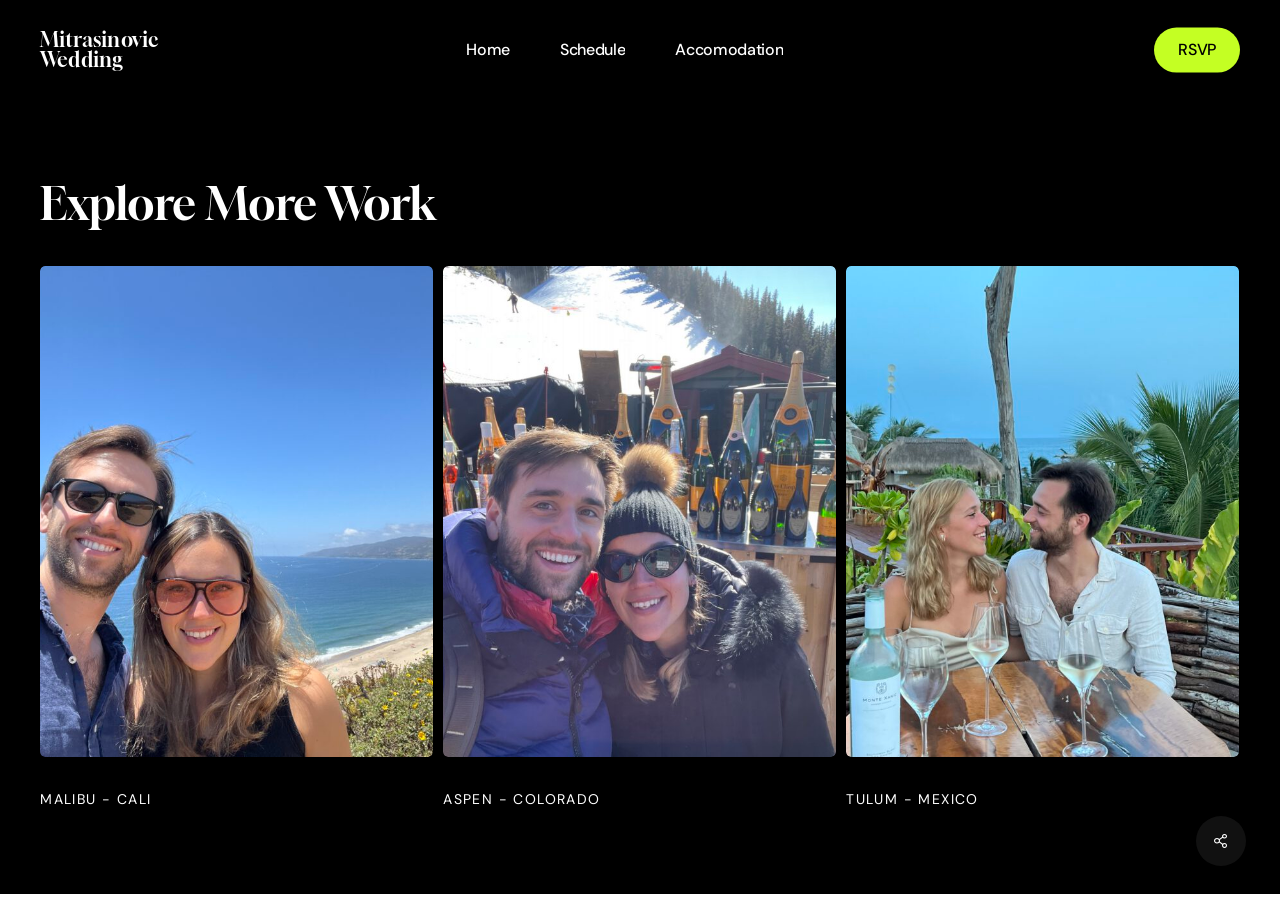
==== commit 12dfb3a7: "add dinner to schedule" ====
--- a/portfolio/383/index.html
+++ b/portfolio/383/index.html
@@ -62,7 +62,7 @@
 <link rel="stylesheet" id="nectar_default_font_open_sans-css" href="https://fonts.googleapis.com/css?family=Open+Sans%3A300%2C400%2C600%2C700&amp;subset=latin%2Clatin-ext&amp;display=swap" type="text/css" media="all">
 <link rel="stylesheet" id="responsive-css" href="/wp-content/themes/salient/css/build/responsive.css?ver=17.3.0" type="text/css" media="all">
 <link rel="stylesheet" id="skin-material-css" href="/wp-content/themes/salient/css/build/skin-material.css?ver=17.3.0" type="text/css" media="all">
-<link rel="stylesheet" id="salient-wp-menu-dynamic-css" href="/wp-content/uploads/salient/menu-dynamic.css?ver=48885" type="text/css" media="all">
+<link rel="stylesheet" id="salient-wp-menu-dynamic-css" href="/wp-content/uploads/salient/menu-dynamic.css?ver=24081" type="text/css" media="all">
 <link rel="stylesheet" id="dynamic-css-css" href="/wp-content/themes/salient/css/salient-dynamic-styles.css?ver=40045" type="text/css" media="all">
 <style id="dynamic-css-inline-css" type="text/css">
 .single.single-post .container-wrap{padding-top:0;}.main-content .featured-media-under-header{padding:min(6vw,90px) 0;}.featured-media-under-header__featured-media:not([data-has-img="false"]){margin-top:min(6vw,90px);}.featured-media-under-header__featured-media:not([data-format="video"]):not([data-format="audio"]):not([data-has-img="false"]){overflow:hidden;position:relative;padding-bottom:50%;}.featured-media-under-header__meta-wrap{display:flex;flex-wrap:wrap;align-items:center;}.featured-media-under-header__meta-wrap .meta-author{display:inline-flex;align-items:center;}.featured-media-under-header__meta-wrap .meta-author img{margin-right:8px;width:28px;border-radius:100px;}.featured-media-under-header__featured-media .post-featured-img{display:block;line-height:0;top:auto;bottom:0;}.featured-media-under-header__featured-media[data-n-parallax-bg="true"] .post-featured-img{height:calc(100% + 75px);}.featured-media-under-header__featured-media .post-featured-img img{position:absolute;top:0;left:0;width:100%;height:100%;object-fit:cover;object-position:top;}@media only screen and (max-width:690px){.featured-media-under-header__featured-media[data-n-parallax-bg="true"] .post-featured-img{height:calc(100% + 45px);}.featured-media-under-header__meta-wrap{font-size:14px;}}.featured-media-under-header__featured-media[data-align="center"] .post-featured-img img{object-position:center;}.featured-media-under-header__featured-media[data-align="bottom"] .post-featured-img img{object-position:bottom;}.featured-media-under-header h1{margin:max(min(0.35em,35px),20px) 0 max(min(0.25em,25px),15px) 0;}.featured-media-under-header__cat-wrap .meta-category a{line-height:1;padding:7px 15px;margin-right:15px;}.featured-media-under-header__cat-wrap .meta-category a:not(:hover){background-color:rgba(0,0,0,0.05);}.featured-media-under-header__cat-wrap .meta-category a:hover{color:#fff;}.featured-media-under-header__meta-wrap a,.featured-media-under-header__cat-wrap a{color:inherit;}.featured-media-under-header__meta-wrap > span:not(:first-child):not(.rich-snippet-hidden):before{content:"&middot;";padding:0 .5em;}.featured-media-under-header__excerpt{margin:0 0 20px 0;}@media only screen and (min-width:691px){[data-animate="fade_in"] .featured-media-under-header__cat-wrap,[data-animate="fade_in"].featured-media-under-header .entry-title,[data-animate="fade_in"] .featured-media-under-header__meta-wrap,[data-animate="fade_in"] .featured-media-under-header__featured-media,[data-animate="fade_in"] .featured-media-under-header__excerpt,[data-animate="fade_in"].featured-media-under-header + .row .content-inner{opacity:0;transform:translateY(50px);animation:nectar_featured_media_load 1s cubic-bezier(0.25,1,0.5,1) forwards;}[data-animate="fade_in"] .featured-media-under-header__cat-wrap{animation-delay:0.1s;}[data-animate="fade_in"].featured-media-under-header .entry-title{animation-delay:0.2s;}[data-animate="fade_in"] .featured-media-under-header__excerpt{animation-delay:0.3s;}[data-animate="fade_in"] .featured-media-under-header__meta-wrap{animation-delay:0.3s;}[data-animate="fade_in"] .featured-media-under-header__featured-media{animation-delay:0.4s;}[data-animate="fade_in"].featured-media-under-header + .row .content-inner{animation-delay:0.5s;}}@keyframes nectar_featured_media_load{0%{transform:translateY(50px);opacity:0;}100%{transform:translateY(0px);opacity:1;}}.featured-media-under-header__content{display:flex;flex-direction:column;align-items:center;text-align:center;max-width:1000px;margin:0 auto;}@media only screen and (min-width:691px){.featured-media-under-header__excerpt{max-width:75%;}}.featured-media-under-header__meta-wrap .meta-author img{margin-right:15px;width:50px;}@media only screen and (max-width:690px){width:40px;}.featured-media-under-header__meta-wrap .meta-author > span{text-align:left;line-height:1.5;}.featured-media-under-header__meta-wrap .meta-author > span span:not(.rich-snippet-hidden){display:block;}.featured-media-under-header__meta-wrap .meta-date,.featured-media-under-header__meta-wrap .meta-reading-time{font-size:.85em;}#header-space{background-color:#ffffff}@media only screen and (min-width:1000px){body #ajax-content-wrap.no-scroll{min-height:calc(100vh - 80px);height:calc(100vh - 80px)!important;}}@media only screen and (min-width:1000px){#page-header-wrap.fullscreen-header,#page-header-wrap.fullscreen-header #page-header-bg,html:not(.nectar-box-roll-loaded) .nectar-box-roll > #page-header-bg.fullscreen-header,.nectar_fullscreen_zoom_recent_projects,#nectar_fullscreen_rows:not(.afterLoaded) > div{height:calc(100vh - 79px);}.wpb_row.vc_row-o-full-height.top-level,.wpb_row.vc_row-o-full-height.top-level > .col.span_12{min-height:calc(100vh - 79px);}html:not(.nectar-box-roll-loaded) .nectar-box-roll > #page-header-bg.fullscreen-header{top:80px;}.nectar-slider-wrap[data-fullscreen="true"]:not(.loaded),.nectar-slider-wrap[data-fullscreen="true"]:not(.loaded) .swiper-container{height:calc(100vh - 78px)!important;}.admin-bar .nectar-slider-wrap[data-fullscreen="true"]:not(.loaded),.admin-bar .nectar-slider-wrap[data-fullscreen="true"]:not(.loaded) .swiper-container{height:calc(100vh - 78px - 32px)!important;}}.admin-bar[class*="page-template-template-no-header"] .wpb_row.vc_row-o-full-height.top-level,.admin-bar[class*="page-template-template-no-header"] .wpb_row.vc_row-o-full-height.top-level > .col.span_12{min-height:calc(100vh - 32px);}body[class*="page-template-template-no-header"] .wpb_row.vc_row-o-full-height.top-level,body[class*="page-template-template-no-header"] .wpb_row.vc_row-o-full-height.top-level > .col.span_12{min-height:100vh;}@media only screen and (max-width:999px){.using-mobile-browser #nectar_fullscreen_rows:not(.afterLoaded):not([data-mobile-disable="on"]) > div{height:calc(100vh - 100px);}.using-mobile-browser .wpb_row.vc_row-o-full-height.top-level,.using-mobile-browser .wpb_row.vc_row-o-full-height.top-level > .col.span_12,[data-permanent-transparent="1"].using-mobile-browser .wpb_row.vc_row-o-full-height.top-level,[data-permanent-transparent="1"].using-mobile-browser .wpb_row.vc_row-o-full-height.top-level > .col.span_12{min-height:calc(100vh - 100px);}html:not(.nectar-box-roll-loaded) .nectar-box-roll > #page-header-bg.fullscreen-header,.nectar_fullscreen_zoom_recent_projects,.nectar-slider-wrap[data-fullscreen="true"]:not(.loaded),.nectar-slider-wrap[data-fullscreen="true"]:not(.loaded) .swiper-container,#nectar_fullscreen_rows:not(.afterLoaded):not([data-mobile-disable="on"]) > div{height:calc(100vh - 47px);}.wpb_row.vc_row-o-full-height.top-level,.wpb_row.vc_row-o-full-height.top-level > .col.span_12{min-height:calc(100vh - 47px);}body[data-transparent-header="false"] #ajax-content-wrap.no-scroll{min-height:calc(100vh - 47px);height:calc(100vh - 47px);}}.screen-reader-text,.nectar-skip-to-content:not(:focus){border:0;clip:rect(1px,1px,1px,1px);clip-path:inset(50%);height:1px;margin:-1px;overflow:hidden;padding:0;position:absolute!important;width:1px;word-wrap:normal!important;}.row .col img:not([srcset]){width:auto;}.row .col img.img-with-animation.nectar-lazy:not([srcset]){width:100%;}
@@ -70,9 +70,9 @@
     display: none;
 }
 </style>
-<link rel="stylesheet" id="redux-google-fonts-salient_redux-css" href="http://fonts.googleapis.com/css?family=Gloock%3A400%7CDM+Sans%3A400%2C600%7CSource+Serif+Pro%3A400&amp;display=swap&amp;ver=6.8.2" type="text/css" media="all">
+<link rel="stylesheet" id="redux-google-fonts-salient_redux-css" href="http://fonts.googleapis.com/css?family=Gloock%3A400%7CDM+Sans%3A400%2C600%7CSource+Serif+Pro%3A400&amp;display=swap&amp;ver=6.8.3" type="text/css" media="all">
 <script></script><link rel="https://api.w.org/" href="/wp-json/"><link rel="EditURI" type="application/rsd+xml" title="RSD" href="/xmlrpc.php?rsd">
-<meta name="generator" content="WordPress 6.8.2">
+<meta name="generator" content="WordPress 6.8.3">
 <link rel="canonical" href="/portfolio/383/">
 <link rel="shortlink" href="/?p=383">
 <link rel="alternate" title="oEmbed (JSON)" type="application/json+oembed" href="/wp-json/oembed/1.0/embed?url=http%3A%2F%2F%2Fportfolio%2F383%2F">
@@ -382,18 +382,18 @@
       body .font_line_height_1-2.nectar-responsive-text  {
           line-height: 1.2;
       }</style><div class="nectar-global-section salient_portfolio_hook_single_after_content"><div class="container normal-container row"> 
-		<div id="fws_68cb23772d591" data-column-margin="default" data-midnight="light" data-top-percent="6%" data-bottom-percent="4%" class="wpb_row vc_row-fluid vc_row full-width-section" style="padding-top: calc(100vw * 0.06); padding-bottom: calc(100vw * 0.04);"><div class="row-bg-wrap" data-bg-animation="none" data-bg-animation-delay="" data-bg-overlay="false"><div class="inner-wrap row-bg-layer"><div class="row-bg viewport-desktop using-bg-color" style="background-color: #000000;"></div></div></div><div class="row_col_wrap_12 col span_12 light left">
+		<div id="fws_68e30f0fc0187" data-column-margin="default" data-midnight="light" data-top-percent="6%" data-bottom-percent="4%" class="wpb_row vc_row-fluid vc_row full-width-section" style="padding-top: calc(100vw * 0.06); padding-bottom: calc(100vw * 0.04);"><div class="row-bg-wrap" data-bg-animation="none" data-bg-animation-delay="" data-bg-overlay="false"><div class="inner-wrap row-bg-layer"><div class="row-bg viewport-desktop using-bg-color" style="background-color: #000000;"></div></div></div><div class="row_col_wrap_12 col span_12 light left">
 	<div class="vc_col-sm-12 wpb_column column_container vc_column_container col no-extra-padding el_spacing_30px inherit_tablet inherit_phone " data-padding-pos="all" data-has-bg-color="false" data-bg-color="" data-bg-opacity="1" data-animation="" data-delay="0">
 		<div class="vc_column-inner">
 			<div class="wpb_wrapper">
 				<div class="nectar-responsive-text font_size_max_60px font_size_desktop_3-5vw font_size_tablet_5vw font_line_height_1-2 nectar-link-underline-effect"><h2>Explore More Work</h2>
-</div><div class="nectar-post-grid-wrap related-projects text-color-light spacing-5px" data-el-settings='{"post_type":"portfolio","pagination":"none","image_size":"large","parallax_scrolling":"","aspect_ratio_image_size":"","category_position":"below_title","category_display":"default","display_categories":"yes","display_excerpt":"0","excerpt_length":"20","display_date":"0","display_estimated_reading_time":"0","display_author":"0","author_functionality":"default","author_position":"default","color_overlay":"","color_overlay_opacity":"","color_overlay_hover_opacity":"","card_bg_color":"","grid_style":"content_under_image","hover_effect":"animated_underline_zoom","post_title_overlay":"","heading_tag":"default","heading_tag_render":"default","enable_gallery_lightbox":"0","category_style":"underline","overlay_secondary_project_image":"","vertical_list_hover_effect":"none","vertical_list_read_more":"","read_more_button":"0","animation":"fade-in-from-bottom","custom_fields":"","custom_fields_location":"before_post_meta","display_type":"grid","text_content_layout":"top_left"}' data-style="content_under_image" data-query='{"post_type":"portfolio","posts_per_page":"3","order":"DESC","orderby":"rand","offset":"0","cpt_name":"post","custom_query_tax":"","ignore_sticky_posts":"","exclude_current_post":"yes"}' data-load-more-color="black" data-load-more-text="Load More"><div class="nectar-post-grid-filters" data-active-color="default" data-align="default" data-animation="fade-in-from-bottom" data-sortable=""><div><a href="#" class="active all-filter" data-filter="-1" data-total-count="4">All</a><a href="#" data-filter="aspen-colorado" data-total-count="1">Aspen - Colorado</a><a href="#" data-filter="italy" data-total-count="1">Capri - Italy</a><a href="#" data-filter="malibu" data-total-count="1">Malibu - Cali</a><a href="#" data-filter="tulum-mexico" data-total-count="1">Tulum - Mexico</a></div></div><div class="nectar-post-grid custom_font_size_2vw font_size_max_40px custom-aspect-ratio-4-5 category-position-after-title tablet-cols-2 phone-cols-2 " data-indicator="" data-indicator-style="default" data-indicator-text-color="#fff" data-indicator-color="#000" data-indicator-text="View" data-columns="3" data-hover-effect="animated_underline_zoom" data-text-style="default" data-border-radius="5px" data-grid-item-height="30vh" data-grid-spacing="5px" data-text-layout="top_left" data-text-color="light" data-text-hover-color="light" data-shadow-hover="yes" data-animation="fade-in-from-bottom" data-animation-stagger="90" data-cat-click="static" data-lock-aspect="" data-text-align="left" data-card="" style="--post-grid-border-radius:5px;"><div class="nectar-post-grid-item nectar-underline" data-post-id="437" data-has-img="true"> <div class="inner"><div class="nectar-post-grid-item-bg-wrap"><div class="nectar-post-grid-item-bg-wrap-inner"><div class="nectar-post-grid-item-bg"><img class="nectar-lazy skip-lazy" src="data:image/svg+xml;charset=utf-8,%3Csvg%20xmlns%3D'http%3A%2F%2Fwww.w3.org%2F2000%2Fsvg'%20viewBox%3D'0%200%202560%201901'%2F%3E" alt="" height="1901" width="2560" data-nectar-img-src="/wp-content/uploads/2025/08/IMG_3684-1024x760.jpeg" data-nectar-img-srcset="/wp-content/uploads/2025/08/IMG_3684-1024x760.jpeg 1024w, /wp-content/uploads/2025/08/IMG_3684-300x223.jpeg 300w, /wp-content/uploads/2025/08/IMG_3684-768x570.jpeg 768w, /wp-content/uploads/2025/08/IMG_3684-1536x1140.jpeg 1536w, /wp-content/uploads/2025/08/IMG_3684-2048x1520.jpeg 2048w" sizes="(max-width: 1024px) 100vw, 1024px"><video class="nectar-lazy-video nectar-post-grid-item-bg__video" preload="auto" loop autoplay muted playsinline>
+</div><div class="nectar-post-grid-wrap related-projects text-color-light spacing-5px" data-el-settings='{"post_type":"portfolio","pagination":"none","image_size":"large","parallax_scrolling":"","aspect_ratio_image_size":"","category_position":"below_title","category_display":"default","display_categories":"yes","display_excerpt":"0","excerpt_length":"20","display_date":"0","display_estimated_reading_time":"0","display_author":"0","author_functionality":"default","author_position":"default","color_overlay":"","color_overlay_opacity":"","color_overlay_hover_opacity":"","card_bg_color":"","grid_style":"content_under_image","hover_effect":"animated_underline_zoom","post_title_overlay":"","heading_tag":"default","heading_tag_render":"default","enable_gallery_lightbox":"0","category_style":"underline","overlay_secondary_project_image":"","vertical_list_hover_effect":"none","vertical_list_read_more":"","read_more_button":"0","animation":"fade-in-from-bottom","custom_fields":"","custom_fields_location":"before_post_meta","display_type":"grid","text_content_layout":"top_left"}' data-style="content_under_image" data-query='{"post_type":"portfolio","posts_per_page":"3","order":"DESC","orderby":"rand","offset":"0","cpt_name":"post","custom_query_tax":"","ignore_sticky_posts":"","exclude_current_post":"yes"}' data-load-more-color="black" data-load-more-text="Load More"><div class="nectar-post-grid-filters" data-active-color="default" data-align="default" data-animation="fade-in-from-bottom" data-sortable=""><div><a href="#" class="active all-filter" data-filter="-1" data-total-count="4">All</a><a href="#" data-filter="aspen-colorado" data-total-count="1">Aspen - Colorado</a><a href="#" data-filter="italy" data-total-count="1">Capri - Italy</a><a href="#" data-filter="malibu" data-total-count="1">Malibu - Cali</a><a href="#" data-filter="tulum-mexico" data-total-count="1">Tulum - Mexico</a></div></div><div class="nectar-post-grid custom_font_size_2vw font_size_max_40px custom-aspect-ratio-4-5 category-position-after-title tablet-cols-2 phone-cols-2 " data-indicator="" data-indicator-style="default" data-indicator-text-color="#fff" data-indicator-color="#000" data-indicator-text="View" data-columns="3" data-hover-effect="animated_underline_zoom" data-text-style="default" data-border-radius="5px" data-grid-item-height="30vh" data-grid-spacing="5px" data-text-layout="top_left" data-text-color="light" data-text-hover-color="light" data-shadow-hover="yes" data-animation="fade-in-from-bottom" data-animation-stagger="90" data-cat-click="static" data-lock-aspect="" data-text-align="left" data-card="" style="--post-grid-border-radius:5px;"><div class="nectar-post-grid-item nectar-underline" data-post-id="394" data-has-img="true"> <div class="inner"><div class="nectar-post-grid-item-bg-wrap"><div class="nectar-post-grid-item-bg-wrap-inner"><div class="nectar-post-grid-item-bg"><img class="nectar-lazy skip-lazy" src="data:image/svg+xml;charset=utf-8,%3Csvg%20xmlns%3D'http%3A%2F%2Fwww.w3.org%2F2000%2Fsvg'%20viewBox%3D'0%200%202560%201920'%2F%3E" alt="" height="1920" width="2560" data-nectar-img-src="/wp-content/uploads/2025/02/IMG_7573-1024x768.jpeg" data-nectar-img-srcset="/wp-content/uploads/2025/02/IMG_7573-1024x768.jpeg 1024w, /wp-content/uploads/2025/02/IMG_7573-300x225.jpeg 300w, /wp-content/uploads/2025/02/IMG_7573-768x576.jpeg 768w, /wp-content/uploads/2025/02/IMG_7573-1536x1152.jpeg 1536w, /wp-content/uploads/2025/02/IMG_7573-2048x1536.jpeg 2048w" sizes="(max-width: 1024px) 100vw, 1024px"><video class="nectar-lazy-video nectar-post-grid-item-bg__video" preload="auto" loop autoplay muted playsinline>
+        <source data-nectar-video-src="https://wedding.mitrasinovic.co.uk/videos/IMG_7573.mp4" type="video/mp4">
+      </source></video></div></div></div><div class="content"><a class="nectar-post-grid-link" href="/portfolio/394/"><span class="screen-reader-text"></span></a><span class="meta-category"><a class="malibu style-underline" href="/project-type/malibu/">Malibu - Cali</a></span><div class="item-main"><h3 class="post-heading"><span></span></h3></div></div></div></div><div class="nectar-post-grid-item nectar-underline" data-post-id="397" data-has-img="true"> <div class="inner"><div class="nectar-post-grid-item-bg-wrap"><div class="nectar-post-grid-item-bg-wrap-inner"><div class="nectar-post-grid-item-bg"><img class="nectar-lazy skip-lazy" src="data:image/svg+xml;charset=utf-8,%3Csvg%20xmlns%3D'http%3A%2F%2Fwww.w3.org%2F2000%2Fsvg'%20viewBox%3D'0%200%202560%201920'%2F%3E" alt="" height="1920" width="2560" data-nectar-img-src="/wp-content/uploads/2025/02/IMG_9695-1024x768.jpeg" data-nectar-img-srcset="/wp-content/uploads/2025/02/IMG_9695-1024x768.jpeg 1024w, /wp-content/uploads/2025/02/IMG_9695-300x225.jpeg 300w, /wp-content/uploads/2025/02/IMG_9695-768x576.jpeg 768w, /wp-content/uploads/2025/02/IMG_9695-1536x1152.jpeg 1536w, /wp-content/uploads/2025/02/IMG_9695-2048x1536.jpeg 2048w" sizes="(max-width: 1024px) 100vw, 1024px"><video class="nectar-lazy-video nectar-post-grid-item-bg__video" preload="auto" loop autoplay muted playsinline>
+        <source data-nectar-video-src="https://wedding.mitrasinovic.co.uk/videos/IMG_9695.mp4" type="video/mp4">
+      </source></video></div></div></div><div class="content"><a class="nectar-post-grid-link" href="/portfolio/397/"><span class="screen-reader-text"></span></a><span class="meta-category"><a class="aspen-colorado style-underline" href="/project-type/aspen-colorado/">Aspen - Colorado</a></span><div class="item-main"><h3 class="post-heading"><span></span></h3></div></div></div></div><div class="nectar-post-grid-item nectar-underline" data-post-id="437" data-has-img="true"> <div class="inner"><div class="nectar-post-grid-item-bg-wrap"><div class="nectar-post-grid-item-bg-wrap-inner"><div class="nectar-post-grid-item-bg"><img class="nectar-lazy skip-lazy" src="data:image/svg+xml;charset=utf-8,%3Csvg%20xmlns%3D'http%3A%2F%2Fwww.w3.org%2F2000%2Fsvg'%20viewBox%3D'0%200%202560%201901'%2F%3E" alt="" height="1901" width="2560" data-nectar-img-src="/wp-content/uploads/2025/08/IMG_3684-1024x760.jpeg" data-nectar-img-srcset="/wp-content/uploads/2025/08/IMG_3684-1024x760.jpeg 1024w, /wp-content/uploads/2025/08/IMG_3684-300x223.jpeg 300w, /wp-content/uploads/2025/08/IMG_3684-768x570.jpeg 768w, /wp-content/uploads/2025/08/IMG_3684-1536x1140.jpeg 1536w, /wp-content/uploads/2025/08/IMG_3684-2048x1520.jpeg 2048w" sizes="(max-width: 1024px) 100vw, 1024px"><video class="nectar-lazy-video nectar-post-grid-item-bg__video" preload="auto" loop autoplay muted playsinline>
         <source data-nectar-video-src="https://wedding.mitrasinovic.co.uk/videos/IMG_3684.mp4" type="video/mp4">
-      </source></video></div></div></div><div class="content"><a class="nectar-post-grid-link" href="/portfolio/437/"><span class="screen-reader-text"></span></a><span class="meta-category"><a class="tulum-mexico style-underline" href="/project-type/tulum-mexico/">Tulum - Mexico</a></span><div class="item-main"><h3 class="post-heading"><span></span></h3></div></div></div></div><div class="nectar-post-grid-item nectar-underline" data-post-id="397" data-has-img="true"> <div class="inner"><div class="nectar-post-grid-item-bg-wrap"><div class="nectar-post-grid-item-bg-wrap-inner"><div class="nectar-post-grid-item-bg"><img class="nectar-lazy skip-lazy" src="data:image/svg+xml;charset=utf-8,%3Csvg%20xmlns%3D'http%3A%2F%2Fwww.w3.org%2F2000%2Fsvg'%20viewBox%3D'0%200%202560%201920'%2F%3E" alt="" height="1920" width="2560" data-nectar-img-src="/wp-content/uploads/2025/02/IMG_9695-1024x768.jpeg" data-nectar-img-srcset="/wp-content/uploads/2025/02/IMG_9695-1024x768.jpeg 1024w, /wp-content/uploads/2025/02/IMG_9695-300x225.jpeg 300w, /wp-content/uploads/2025/02/IMG_9695-768x576.jpeg 768w, /wp-content/uploads/2025/02/IMG_9695-1536x1152.jpeg 1536w, /wp-content/uploads/2025/02/IMG_9695-2048x1536.jpeg 2048w" sizes="(max-width: 1024px) 100vw, 1024px"><video class="nectar-lazy-video nectar-post-grid-item-bg__video" preload="auto" loop autoplay muted playsinline>
-        <source data-nectar-video-src="https://wedding.mitrasinovic.co.uk/videos/IMG_9695.mp4" type="video/mp4">
-      </source></video></div></div></div><div class="content"><a class="nectar-post-grid-link" href="/portfolio/397/"><span class="screen-reader-text"></span></a><span class="meta-category"><a class="aspen-colorado style-underline" href="/project-type/aspen-colorado/">Aspen - Colorado</a></span><div class="item-main"><h3 class="post-heading"><span></span></h3></div></div></div></div><div class="nectar-post-grid-item nectar-underline" data-post-id="394" data-has-img="true"> <div class="inner"><div class="nectar-post-grid-item-bg-wrap"><div class="nectar-post-grid-item-bg-wrap-inner"><div class="nectar-post-grid-item-bg"><img class="nectar-lazy skip-lazy" src="data:image/svg+xml;charset=utf-8,%3Csvg%20xmlns%3D'http%3A%2F%2Fwww.w3.org%2F2000%2Fsvg'%20viewBox%3D'0%200%202560%201920'%2F%3E" alt="" height="1920" width="2560" data-nectar-img-src="/wp-content/uploads/2025/02/IMG_7573-1024x768.jpeg" data-nectar-img-srcset="/wp-content/uploads/2025/02/IMG_7573-1024x768.jpeg 1024w, /wp-content/uploads/2025/02/IMG_7573-300x225.jpeg 300w, /wp-content/uploads/2025/02/IMG_7573-768x576.jpeg 768w, /wp-content/uploads/2025/02/IMG_7573-1536x1152.jpeg 1536w, /wp-content/uploads/2025/02/IMG_7573-2048x1536.jpeg 2048w" sizes="(max-width: 1024px) 100vw, 1024px"><video class="nectar-lazy-video nectar-post-grid-item-bg__video" preload="auto" loop autoplay muted playsinline>
-        <source data-nectar-video-src="https://wedding.mitrasinovic.co.uk/videos/IMG_7573.mp4" type="video/mp4">
-      </source></video></div></div></div><div class="content"><a class="nectar-post-grid-link" href="/portfolio/394/"><span class="screen-reader-text"></span></a><span class="meta-category"><a class="malibu style-underline" href="/project-type/malibu/">Malibu - Cali</a></span><div class="item-main"><h3 class="post-heading"><span></span></h3></div></div></div></div></div></div>
+      </source></video></div></div></div><div class="content"><a class="nectar-post-grid-link" href="/portfolio/437/"><span class="screen-reader-text"></span></a><span class="meta-category"><a class="tulum-mexico style-underline" href="/project-type/tulum-mexico/">Tulum - Mexico</a></span><div class="item-main"><h3 class="post-heading"><span></span></h3></div></div></div></div></div></div>
 			</div> 
 		</div>
 	</div> 
@@ -565,11 +565,11 @@
             } }@media only screen and (max-width: 999px) { .vc_row.bottom_padding_tablet_6pct {
               padding-bottom: 6%!important;
             } }</style><div class="nectar-global-section nectar_hook_global_section_footer" role="contentinfo"><div class="container normal-container row"> 
-		<div id="fws_68cb23772f6d6" data-column-margin="none" data-midnight="light" data-top-percent="4%" class="wpb_row vc_row-fluid vc_row full-width-content vc_row-o-equal-height vc_row-flex vc_row-o-content-top  right_padding_40px left_padding_40px nectar-overflow-hidden bottom_padding_tablet_6pct right_padding_tablet_6pct left_padding_tablet_6pct" style="padding-top: calc(100vw * 0.04); padding-bottom: 40px;"><div class="row-bg-wrap" data-bg-animation="none" data-bg-animation-delay="" data-bg-overlay="false"><div class="inner-wrap row-bg-layer"><div class="row-bg viewport-desktop using-bg-color" style="background-color: #000000;"></div></div></div><div class="row_col_wrap_12 col span_12 light left">
+		<div id="fws_68e30f0fc2797" data-column-margin="none" data-midnight="light" data-top-percent="4%" class="wpb_row vc_row-fluid vc_row full-width-content vc_row-o-equal-height vc_row-flex vc_row-o-content-top  right_padding_40px left_padding_40px nectar-overflow-hidden bottom_padding_tablet_6pct right_padding_tablet_6pct left_padding_tablet_6pct" style="padding-top: calc(100vw * 0.04); padding-bottom: 40px;"><div class="row-bg-wrap" data-bg-animation="none" data-bg-animation-delay="" data-bg-overlay="false"><div class="inner-wrap row-bg-layer"><div class="row-bg viewport-desktop using-bg-color" style="background-color: #000000;"></div></div></div><div class="row_col_wrap_12 col span_12 light left">
 	<div class="vc_col-sm-12 wpb_column column_container vc_column_container col no-extra-padding el_spacing_0px inherit_tablet inherit_phone " data-padding-pos="all" data-has-bg-color="false" data-bg-color="" data-bg-opacity="1" data-animation="" data-delay="0">
 		<div class="vc_column-inner">
 			<div class="wpb_wrapper">
-				<div id="fws_68cb237730a71" data-midnight="" data-column-margin="default" class="wpb_row vc_row-fluid vc_row inner_row" style=""><div class="row-bg-wrap"> <div class="row-bg"></div> </div><div class="row_col_wrap_12_inner col span_12  left">
+				<div id="fws_68e30f0fc3b88" data-midnight="" data-column-margin="default" class="wpb_row vc_row-fluid vc_row inner_row" style=""><div class="row-bg-wrap"> <div class="row-bg"></div> </div><div class="row_col_wrap_12_inner col span_12  left">
 	<div class="vc_col-sm-12 wpb_column column_container vc_column_container col child_column no-extra-padding inherit_tablet inherit_phone " data-padding-pos="all" data-has-bg-color="false" data-bg-color="" data-bg-opacity="1" data-animation="" data-delay="0">
 		<div class="vc_column-inner">
 		<div class="wpb_wrapper">
@@ -636,7 +636,7 @@
 <script type="text/javascript" src="/wp-includes/js/jquery/jquery-migrate.min.js?ver=3.4.1" id="jquery-migrate-js"></script>
 <script type="text/javascript" id="salient-social-js-extra">
 /* <![CDATA[ */
-var nectarLove = {"ajaxurl":"\/wp-admin\/admin-ajax.php","postID":"383","rooturl":"","loveNonce":"e7741c4edf"};
+var nectarLove = {"ajaxurl":"\/wp-admin\/admin-ajax.php","postID":"383","rooturl":"","loveNonce":"5bb2c187ce"};
 /* ]]> */
 </script>
 <script type="text/javascript" src="/wp-content/plugins/salient-social/js/salient-social.js?ver=1.2.5" id="salient-social-js"></script>
@@ -652,7 +652,7 @@
 <script data-pagespeed-no-defer data-nowprocket data-wpacu-skip data-no-optimize type="salientlazyscript" data-salient-lazy-type="text/javascript" src="/wp-content/themes/salient/js/build/third-party/superfish.js?ver=1.5.8" id="superfish-js"></script>
 <script type="text/javascript" id="nectar-frontend-js-extra">
 /* <![CDATA[ */
-var nectarLove = {"ajaxurl":"\/wp-admin\/admin-ajax.php","postID":"383","rooturl":"","disqusComments":"false","loveNonce":"e7741c4edf","mapApiKey":""};
+var nectarLove = {"ajaxurl":"\/wp-admin\/admin-ajax.php","postID":"383","rooturl":"","disqusComments":"false","loveNonce":"5bb2c187ce","mapApiKey":""};
 var nectarOptions = {"delay_js":"1","smooth_scroll":"true","smooth_scroll_strength":"50","quick_search":"false","react_compat":"disabled","header_entrance":"false","body_border_func":"default","disable_box_roll_mobile":"false","body_border_mobile":"0","dropdown_hover_intent":"default","simplify_ocm_mobile":"0","mobile_header_format":"default","ocm_btn_position":"left","left_header_dropdown_func":"default","ajax_add_to_cart":"0","ocm_remove_ext_menu_items":"remove_images","woo_product_filter_toggle":"0","woo_sidebar_toggles":"true","woo_sticky_sidebar":"0","woo_minimal_product_hover":"default","woo_minimal_product_effect":"default","woo_related_upsell_carousel":"false","woo_product_variable_select":"default","woo_using_cart_addons":"false","view_transitions_effect":"gradient-wipe"};
 var nectar_front_i18n = {"menu":"Menu","next":"Next","previous":"Previous","close":"Close"};
 /* ]]> */
@@ -661,7 +661,7 @@
 <script type="text/javascript" src="/wp-content/themes/salient/js/build/elements/nectar-fit-text.js?ver=17.3.0" id="nectar-fit-text-js"></script>
 <script type="text/javascript" src="/wp-content/themes/salient/js/build/nectar-smooth-scroll.js?ver=17.3.0" id="nectar-smooth-scroll-js"></script>
 <script data-pagespeed-no-defer data-nowprocket data-wpacu-skip data-no-optimize type="salientlazyscript" data-salient-lazy-type="text/javascript" src="/wp-content/plugins/salient-core/js/third-party/touchswipe.min.js?ver=1.0" id="touchswipe-js"></script>
-<script type="text/javascript" src="/wp-includes/js/comment-reply.min.js?ver=6.8.2" id="comment-reply-js" async="async" data-wp-strategy="async"></script>
+<script type="text/javascript" src="/wp-includes/js/comment-reply.min.js?ver=6.8.3" id="comment-reply-js" async="async" data-wp-strategy="async"></script>
 <script data-pagespeed-no-defer data-nowprocket data-wpacu-skip data-no-optimize type="salientlazyscript" data-salient-lazy-type="text/javascript" src="/wp-content/plugins/js_composer_salient/assets/js/dist/js_composer_front.min.js?ver=8.4.1" id="wpb_composer_front_js-js"></script>
 <script data-pagespeed-no-defer data-nowprocket data-wpacu-skip data-no-optimize type="text/javascript" src="/wp-content/themes/salient/js/build/nectar-delay-javascript.js?ver=17.3.0" id="salient-delay-js-js"></script>
 <script></script></body>
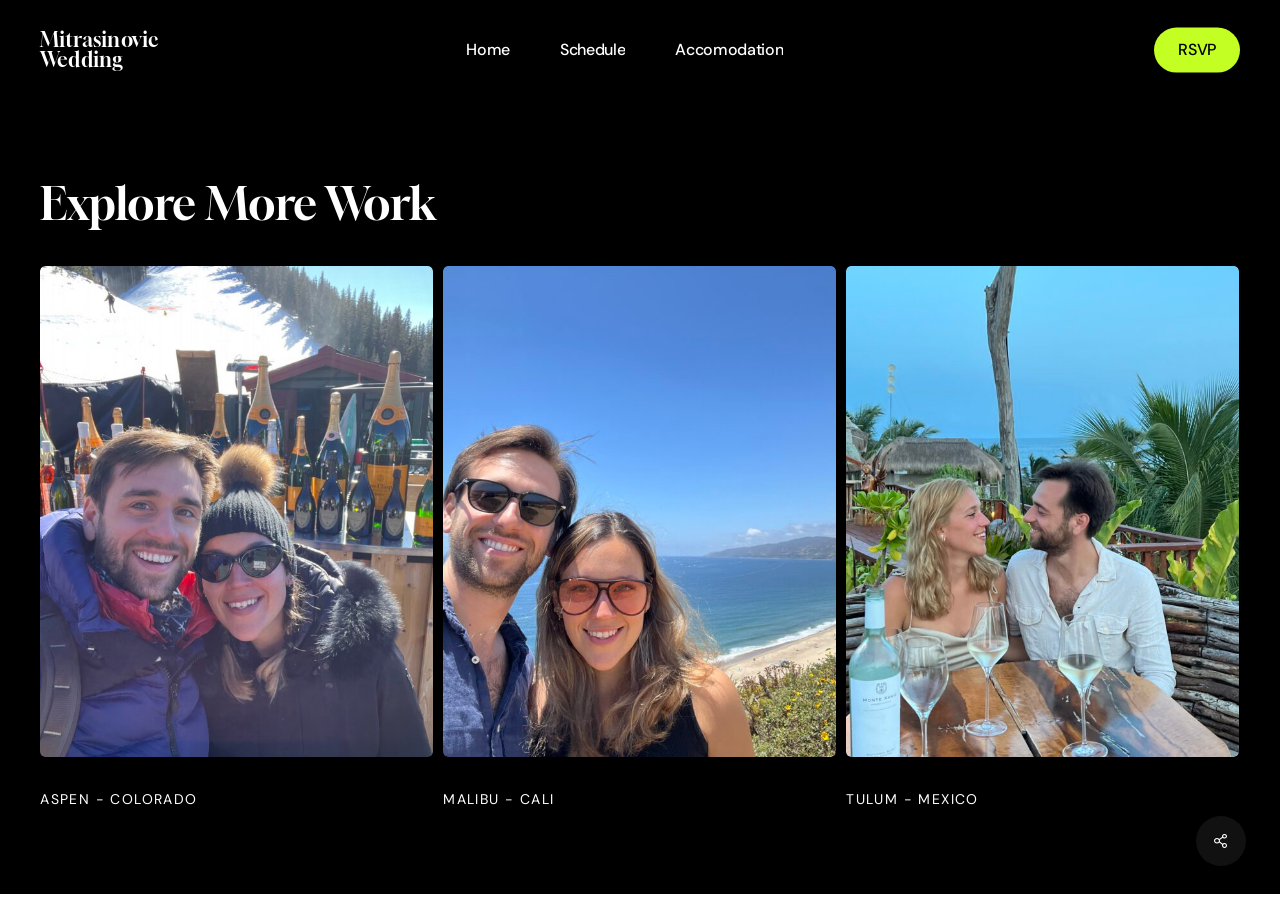
==== commit ec019a6e: "update schedule" ====
--- a/portfolio/383/index.html
+++ b/portfolio/383/index.html
@@ -1,22 +1,27 @@
 <!DOCTYPE html>
 <html lang="en-US" class="no-js">
-<head>
-	<meta charset="UTF-8">
+<head><meta charset="UTF-8">
+	
 	<meta name="viewport" content="width=device-width, initial-scale=1, maximum-scale=5"><title>Mitrasinovic Wedding</title>
 <meta name="robots" content="max-image-preview:large">
-	<style>img:is([sizes="auto" i], [sizes^="auto," i]) { contain-intrinsic-size: 3000px 1500px }</style>
-	<link rel="dns-prefetch" href="//fonts.googleapis.com">
-<link rel="alternate" type="application/rss+xml" title="Mitrasinovic Wedding &raquo; Feed" href="/feed/">
-<link rel="alternate" type="application/rss+xml" title="Mitrasinovic Wedding &raquo; Comments Feed" href="/comments/feed/">
-<link rel="preload" href="/wp-content/themes/salient/css/fonts/icomoon.woff?v=1.6" as="font" type="font/woff" crossorigin="anonymous"><style id="global-styles-inline-css" type="text/css">
-:root{--wp--preset--aspect-ratio--square: 1;--wp--preset--aspect-ratio--4-3: 4/3;--wp--preset--aspect-ratio--3-4: 3/4;--wp--preset--aspect-ratio--3-2: 3/2;--wp--preset--aspect-ratio--2-3: 2/3;--wp--preset--aspect-ratio--16-9: 16/9;--wp--preset--aspect-ratio--9-16: 9/16;--wp--preset--color--black: #000000;--wp--preset--color--cyan-bluish-gray: #abb8c3;--wp--preset--color--white: #ffffff;--wp--preset--color--pale-pink: #f78da7;--wp--preset--color--vivid-red: #cf2e2e;--wp--preset--color--luminous-vivid-orange: #ff6900;--wp--preset--color--luminous-vivid-amber: #fcb900;--wp--preset--color--light-green-cyan: #7bdcb5;--wp--preset--color--vivid-green-cyan: #00d084;--wp--preset--color--pale-cyan-blue: #8ed1fc;--wp--preset--color--vivid-cyan-blue: #0693e3;--wp--preset--color--vivid-purple: #9b51e0;--wp--preset--gradient--vivid-cyan-blue-to-vivid-purple: linear-gradient(135deg,rgba(6,147,227,1) 0%,rgb(155,81,224) 100%);--wp--preset--gradient--light-green-cyan-to-vivid-green-cyan: linear-gradient(135deg,rgb(122,220,180) 0%,rgb(0,208,130) 100%);--wp--preset--gradient--luminous-vivid-amber-to-luminous-vivid-orange: linear-gradient(135deg,rgba(252,185,0,1) 0%,rgba(255,105,0,1) 100%);--wp--preset--gradient--luminous-vivid-orange-to-vivid-red: linear-gradient(135deg,rgba(255,105,0,1) 0%,rgb(207,46,46) 100%);--wp--preset--gradient--very-light-gray-to-cyan-bluish-gray: linear-gradient(135deg,rgb(238,238,238) 0%,rgb(169,184,195) 100%);--wp--preset--gradient--cool-to-warm-spectrum: linear-gradient(135deg,rgb(74,234,220) 0%,rgb(151,120,209) 20%,rgb(207,42,186) 40%,rgb(238,44,130) 60%,rgb(251,105,98) 80%,rgb(254,248,76) 100%);--wp--preset--gradient--blush-light-purple: linear-gradient(135deg,rgb(255,206,236) 0%,rgb(152,150,240) 100%);--wp--preset--gradient--blush-bordeaux: linear-gradient(135deg,rgb(254,205,165) 0%,rgb(254,45,45) 50%,rgb(107,0,62) 100%);--wp--preset--gradient--luminous-dusk: linear-gradient(135deg,rgb(255,203,112) 0%,rgb(199,81,192) 50%,rgb(65,88,208) 100%);--wp--preset--gradient--pale-ocean: linear-gradient(135deg,rgb(255,245,203) 0%,rgb(182,227,212) 50%,rgb(51,167,181) 100%);--wp--preset--gradient--electric-grass: linear-gradient(135deg,rgb(202,248,128) 0%,rgb(113,206,126) 100%);--wp--preset--gradient--midnight: linear-gradient(135deg,rgb(2,3,129) 0%,rgb(40,116,252) 100%);--wp--preset--font-size--small: 13px;--wp--preset--font-size--medium: 20px;--wp--preset--font-size--large: 36px;--wp--preset--font-size--x-large: 42px;--wp--preset--spacing--20: 0.44rem;--wp--preset--spacing--30: 0.67rem;--wp--preset--spacing--40: 1rem;--wp--preset--spacing--50: 1.5rem;--wp--preset--spacing--60: 2.25rem;--wp--preset--spacing--70: 3.38rem;--wp--preset--spacing--80: 5.06rem;--wp--preset--shadow--natural: 6px 6px 9px rgba(0, 0, 0, 0.2);--wp--preset--shadow--deep: 12px 12px 50px rgba(0, 0, 0, 0.4);--wp--preset--shadow--sharp: 6px 6px 0px rgba(0, 0, 0, 0.2);--wp--preset--shadow--outlined: 6px 6px 0px -3px rgba(255, 255, 255, 1), 6px 6px rgba(0, 0, 0, 1);--wp--preset--shadow--crisp: 6px 6px 0px rgba(0, 0, 0, 1);}:root { --wp--style--global--content-size: 1300px;--wp--style--global--wide-size: 1300px; }:where(body) { margin: 0; }.wp-site-blocks > .alignleft { float: left; margin-right: 2em; }.wp-site-blocks > .alignright { float: right; margin-left: 2em; }.wp-site-blocks > .aligncenter { justify-content: center; margin-left: auto; margin-right: auto; }:where(.is-layout-flex){gap: 0.5em;}:where(.is-layout-grid){gap: 0.5em;}.is-layout-flow > .alignleft{float: left;margin-inline-start: 0;margin-inline-end: 2em;}.is-layout-flow > .alignright{float: right;margin-inline-start: 2em;margin-inline-end: 0;}.is-layout-flow > .aligncenter{margin-left: auto !important;margin-right: auto !important;}.is-layout-constrained > .alignleft{float: left;margin-inline-start: 0;margin-inline-end: 2em;}.is-layout-constrained > .alignright{float: right;margin-inline-start: 2em;margin-inline-end: 0;}.is-layout-constrained > .aligncenter{margin-left: auto !important;margin-right: auto !important;}.is-layout-constrained > :where(:not(.alignleft):not(.alignright):not(.alignfull)){max-width: var(--wp--style--global--content-size);margin-left: auto !important;margin-right: auto !important;}.is-layout-constrained > .alignwide{max-width: var(--wp--style--global--wide-size);}body .is-layout-flex{display: flex;}.is-layout-flex{flex-wrap: wrap;align-items: center;}.is-layout-flex > :is(*, div){margin: 0;}body .is-layout-grid{display: grid;}.is-layout-grid > :is(*, div){margin: 0;}body{padding-top: 0px;padding-right: 0px;padding-bottom: 0px;padding-left: 0px;}:root :where(.wp-element-button, .wp-block-button__link){background-color: #32373c;border-width: 0;color: #fff;font-family: inherit;font-size: inherit;line-height: inherit;padding: calc(0.667em + 2px) calc(1.333em + 2px);text-decoration: none;}.has-black-color{color: var(--wp--preset--color--black) !important;}.has-cyan-bluish-gray-color{color: var(--wp--preset--color--cyan-bluish-gray) !important;}.has-white-color{color: var(--wp--preset--color--white) !important;}.has-pale-pink-color{color: var(--wp--preset--color--pale-pink) !important;}.has-vivid-red-color{color: var(--wp--preset--color--vivid-red) !important;}.has-luminous-vivid-orange-color{color: var(--wp--preset--color--luminous-vivid-orange) !important;}.has-luminous-vivid-amber-color{color: var(--wp--preset--color--luminous-vivid-amber) !important;}.has-light-green-cyan-color{color: var(--wp--preset--color--light-green-cyan) !important;}.has-vivid-green-cyan-color{color: var(--wp--preset--color--vivid-green-cyan) !important;}.has-pale-cyan-blue-color{color: var(--wp--preset--color--pale-cyan-blue) !important;}.has-vivid-cyan-blue-color{color: var(--wp--preset--color--vivid-cyan-blue) !important;}.has-vivid-purple-color{color: var(--wp--preset--color--vivid-purple) !important;}.has-black-background-color{background-color: var(--wp--preset--color--black) !important;}.has-cyan-bluish-gray-background-color{background-color: var(--wp--preset--color--cyan-bluish-gray) !important;}.has-white-background-color{background-color: var(--wp--preset--color--white) !important;}.has-pale-pink-background-color{background-color: var(--wp--preset--color--pale-pink) !important;}.has-vivid-red-background-color{background-color: var(--wp--preset--color--vivid-red) !important;}.has-luminous-vivid-orange-background-color{background-color: var(--wp--preset--color--luminous-vivid-orange) !important;}.has-luminous-vivid-amber-background-color{background-color: var(--wp--preset--color--luminous-vivid-amber) !important;}.has-light-green-cyan-background-color{background-color: var(--wp--preset--color--light-green-cyan) !important;}.has-vivid-green-cyan-background-color{background-color: var(--wp--preset--color--vivid-green-cyan) !important;}.has-pale-cyan-blue-background-color{background-color: var(--wp--preset--color--pale-cyan-blue) !important;}.has-vivid-cyan-blue-background-color{background-color: var(--wp--preset--color--vivid-cyan-blue) !important;}.has-vivid-purple-background-color{background-color: var(--wp--preset--color--vivid-purple) !important;}.has-black-border-color{border-color: var(--wp--preset--color--black) !important;}.has-cyan-bluish-gray-border-color{border-color: var(--wp--preset--color--cyan-bluish-gray) !important;}.has-white-border-color{border-color: var(--wp--preset--color--white) !important;}.has-pale-pink-border-color{border-color: var(--wp--preset--color--pale-pink) !important;}.has-vivid-red-border-color{border-color: var(--wp--preset--color--vivid-red) !important;}.has-luminous-vivid-orange-border-color{border-color: var(--wp--preset--color--luminous-vivid-orange) !important;}.has-luminous-vivid-amber-border-color{border-color: var(--wp--preset--color--luminous-vivid-amber) !important;}.has-light-green-cyan-border-color{border-color: var(--wp--preset--color--light-green-cyan) !important;}.has-vivid-green-cyan-border-color{border-color: var(--wp--preset--color--vivid-green-cyan) !important;}.has-pale-cyan-blue-border-color{border-color: var(--wp--preset--color--pale-cyan-blue) !important;}.has-vivid-cyan-blue-border-color{border-color: var(--wp--preset--color--vivid-cyan-blue) !important;}.has-vivid-purple-border-color{border-color: var(--wp--preset--color--vivid-purple) !important;}.has-vivid-cyan-blue-to-vivid-purple-gradient-background{background: var(--wp--preset--gradient--vivid-cyan-blue-to-vivid-purple) !important;}.has-light-green-cyan-to-vivid-green-cyan-gradient-background{background: var(--wp--preset--gradient--light-green-cyan-to-vivid-green-cyan) !important;}.has-luminous-vivid-amber-to-luminous-vivid-orange-gradient-background{background: var(--wp--preset--gradient--luminous-vivid-amber-to-luminous-vivid-orange) !important;}.has-luminous-vivid-orange-to-vivid-red-gradient-background{background: var(--wp--preset--gradient--luminous-vivid-orange-to-vivid-red) !important;}.has-very-light-gray-to-cyan-bluish-gray-gradient-background{background: var(--wp--preset--gradient--very-light-gray-to-cyan-bluish-gray) !important;}.has-cool-to-warm-spectrum-gradient-background{background: var(--wp--preset--gradient--cool-to-warm-spectrum) !important;}.has-blush-light-purple-gradient-background{background: var(--wp--preset--gradient--blush-light-purple) !important;}.has-blush-bordeaux-gradient-background{background: var(--wp--preset--gradient--blush-bordeaux) !important;}.has-luminous-dusk-gradient-background{background: var(--wp--preset--gradient--luminous-dusk) !important;}.has-pale-ocean-gradient-background{background: var(--wp--preset--gradient--pale-ocean) !important;}.has-electric-grass-gradient-background{background: var(--wp--preset--gradient--electric-grass) !important;}.has-midnight-gradient-background{background: var(--wp--preset--gradient--midnight) !important;}.has-small-font-size{font-size: var(--wp--preset--font-size--small) !important;}.has-medium-font-size{font-size: var(--wp--preset--font-size--medium) !important;}.has-large-font-size{font-size: var(--wp--preset--font-size--large) !important;}.has-x-large-font-size{font-size: var(--wp--preset--font-size--x-large) !important;}
-:where(.wp-block-post-template.is-layout-flex){gap: 1.25em;}:where(.wp-block-post-template.is-layout-grid){gap: 1.25em;}
-:where(.wp-block-columns.is-layout-flex){gap: 2em;}:where(.wp-block-columns.is-layout-grid){gap: 2em;}
-:root :where(.wp-block-pullquote){font-size: 1.5em;line-height: 1.6;}
+<link rel="dns-prefetch" href="//fonts.googleapis.com">
+<link rel="alternate" type="application/rss+xml" title="Mitrasinovic Wedding » Feed" href="/feed/">
+<link rel="alternate" type="application/rss+xml" title="Mitrasinovic Wedding » Comments Feed" href="/comments/feed/">
+<link rel="alternate" title="oEmbed (JSON)" type="application/json+oembed" href="/wp-json/oembed/1.0/embed?url=http%3A%2F%2F%2Fportfolio%2F383%2F">
+<link rel="alternate" title="oEmbed (XML)" type="text/xml+oembed" href="/wp-json/oembed/1.0/embed?url=http%3A%2F%2F%2Fportfolio%2F383%2F&amp;format=xml">
+<link rel="preload" href="/wp-content/themes/salient/css/fonts/icomoon.woff?v=1.6" as="font" type="font/woff" crossorigin="anonymous"><style id="wp-img-auto-sizes-contain-inline-css">
+img:is([sizes=auto i],[sizes^="auto," i]){contain-intrinsic-size:3000px 1500px}
+/*# sourceURL=wp-img-auto-sizes-contain-inline-css */
 </style>
-<link rel="stylesheet" id="nectar-portfolio-css" href="/wp-content/plugins/salient-portfolio/css/portfolio.css?ver=1.8.2" type="text/css" media="all">
-<link rel="stylesheet" id="salient-social-css" href="/wp-content/plugins/salient-social/css/style.css?ver=1.2.5" type="text/css" media="all">
-<style id="salient-social-inline-css" type="text/css">
+
+<style id="global-styles-inline-css">
+:root{--wp--preset--aspect-ratio--square: 1;--wp--preset--aspect-ratio--4-3: 4/3;--wp--preset--aspect-ratio--3-4: 3/4;--wp--preset--aspect-ratio--3-2: 3/2;--wp--preset--aspect-ratio--2-3: 2/3;--wp--preset--aspect-ratio--16-9: 16/9;--wp--preset--aspect-ratio--9-16: 9/16;--wp--preset--color--black: #000000;--wp--preset--color--cyan-bluish-gray: #abb8c3;--wp--preset--color--white: #ffffff;--wp--preset--color--pale-pink: #f78da7;--wp--preset--color--vivid-red: #cf2e2e;--wp--preset--color--luminous-vivid-orange: #ff6900;--wp--preset--color--luminous-vivid-amber: #fcb900;--wp--preset--color--light-green-cyan: #7bdcb5;--wp--preset--color--vivid-green-cyan: #00d084;--wp--preset--color--pale-cyan-blue: #8ed1fc;--wp--preset--color--vivid-cyan-blue: #0693e3;--wp--preset--color--vivid-purple: #9b51e0;--wp--preset--gradient--vivid-cyan-blue-to-vivid-purple: linear-gradient(135deg,rgb(6,147,227) 0%,rgb(155,81,224) 100%);--wp--preset--gradient--light-green-cyan-to-vivid-green-cyan: linear-gradient(135deg,rgb(122,220,180) 0%,rgb(0,208,130) 100%);--wp--preset--gradient--luminous-vivid-amber-to-luminous-vivid-orange: linear-gradient(135deg,rgb(252,185,0) 0%,rgb(255,105,0) 100%);--wp--preset--gradient--luminous-vivid-orange-to-vivid-red: linear-gradient(135deg,rgb(255,105,0) 0%,rgb(207,46,46) 100%);--wp--preset--gradient--very-light-gray-to-cyan-bluish-gray: linear-gradient(135deg,rgb(238,238,238) 0%,rgb(169,184,195) 100%);--wp--preset--gradient--cool-to-warm-spectrum: linear-gradient(135deg,rgb(74,234,220) 0%,rgb(151,120,209) 20%,rgb(207,42,186) 40%,rgb(238,44,130) 60%,rgb(251,105,98) 80%,rgb(254,248,76) 100%);--wp--preset--gradient--blush-light-purple: linear-gradient(135deg,rgb(255,206,236) 0%,rgb(152,150,240) 100%);--wp--preset--gradient--blush-bordeaux: linear-gradient(135deg,rgb(254,205,165) 0%,rgb(254,45,45) 50%,rgb(107,0,62) 100%);--wp--preset--gradient--luminous-dusk: linear-gradient(135deg,rgb(255,203,112) 0%,rgb(199,81,192) 50%,rgb(65,88,208) 100%);--wp--preset--gradient--pale-ocean: linear-gradient(135deg,rgb(255,245,203) 0%,rgb(182,227,212) 50%,rgb(51,167,181) 100%);--wp--preset--gradient--electric-grass: linear-gradient(135deg,rgb(202,248,128) 0%,rgb(113,206,126) 100%);--wp--preset--gradient--midnight: linear-gradient(135deg,rgb(2,3,129) 0%,rgb(40,116,252) 100%);--wp--preset--font-size--small: 13px;--wp--preset--font-size--medium: 20px;--wp--preset--font-size--large: 36px;--wp--preset--font-size--x-large: 42px;--wp--preset--spacing--20: 0.44rem;--wp--preset--spacing--30: 0.67rem;--wp--preset--spacing--40: 1rem;--wp--preset--spacing--50: 1.5rem;--wp--preset--spacing--60: 2.25rem;--wp--preset--spacing--70: 3.38rem;--wp--preset--spacing--80: 5.06rem;--wp--preset--shadow--natural: 6px 6px 9px rgba(0, 0, 0, 0.2);--wp--preset--shadow--deep: 12px 12px 50px rgba(0, 0, 0, 0.4);--wp--preset--shadow--sharp: 6px 6px 0px rgba(0, 0, 0, 0.2);--wp--preset--shadow--outlined: 6px 6px 0px -3px rgb(255, 255, 255), 6px 6px rgb(0, 0, 0);--wp--preset--shadow--crisp: 6px 6px 0px rgb(0, 0, 0);}:root { --wp--style--global--content-size: 1300px;--wp--style--global--wide-size: 1300px; }:where(body) { margin: 0; }.wp-site-blocks > .alignleft { float: left; margin-right: 2em; }.wp-site-blocks > .alignright { float: right; margin-left: 2em; }.wp-site-blocks > .aligncenter { justify-content: center; margin-left: auto; margin-right: auto; }:where(.is-layout-flex){gap: 0.5em;}:where(.is-layout-grid){gap: 0.5em;}.is-layout-flow > .alignleft{float: left;margin-inline-start: 0;margin-inline-end: 2em;}.is-layout-flow > .alignright{float: right;margin-inline-start: 2em;margin-inline-end: 0;}.is-layout-flow > .aligncenter{margin-left: auto !important;margin-right: auto !important;}.is-layout-constrained > .alignleft{float: left;margin-inline-start: 0;margin-inline-end: 2em;}.is-layout-constrained > .alignright{float: right;margin-inline-start: 2em;margin-inline-end: 0;}.is-layout-constrained > .aligncenter{margin-left: auto !important;margin-right: auto !important;}.is-layout-constrained > :where(:not(.alignleft):not(.alignright):not(.alignfull)){max-width: var(--wp--style--global--content-size);margin-left: auto !important;margin-right: auto !important;}.is-layout-constrained > .alignwide{max-width: var(--wp--style--global--wide-size);}body .is-layout-flex{display: flex;}.is-layout-flex{flex-wrap: wrap;align-items: center;}.is-layout-flex > :is(*, div){margin: 0;}body .is-layout-grid{display: grid;}.is-layout-grid > :is(*, div){margin: 0;}body{padding-top: 0px;padding-right: 0px;padding-bottom: 0px;padding-left: 0px;}:root :where(.wp-element-button, .wp-block-button__link){background-color: #32373c;border-width: 0;color: #fff;font-family: inherit;font-size: inherit;font-style: inherit;font-weight: inherit;letter-spacing: inherit;line-height: inherit;padding-top: calc(0.667em + 2px);padding-right: calc(1.333em + 2px);padding-bottom: calc(0.667em + 2px);padding-left: calc(1.333em + 2px);text-decoration: none;text-transform: inherit;}.has-black-color{color: var(--wp--preset--color--black) !important;}.has-cyan-bluish-gray-color{color: var(--wp--preset--color--cyan-bluish-gray) !important;}.has-white-color{color: var(--wp--preset--color--white) !important;}.has-pale-pink-color{color: var(--wp--preset--color--pale-pink) !important;}.has-vivid-red-color{color: var(--wp--preset--color--vivid-red) !important;}.has-luminous-vivid-orange-color{color: var(--wp--preset--color--luminous-vivid-orange) !important;}.has-luminous-vivid-amber-color{color: var(--wp--preset--color--luminous-vivid-amber) !important;}.has-light-green-cyan-color{color: var(--wp--preset--color--light-green-cyan) !important;}.has-vivid-green-cyan-color{color: var(--wp--preset--color--vivid-green-cyan) !important;}.has-pale-cyan-blue-color{color: var(--wp--preset--color--pale-cyan-blue) !important;}.has-vivid-cyan-blue-color{color: var(--wp--preset--color--vivid-cyan-blue) !important;}.has-vivid-purple-color{color: var(--wp--preset--color--vivid-purple) !important;}.has-black-background-color{background-color: var(--wp--preset--color--black) !important;}.has-cyan-bluish-gray-background-color{background-color: var(--wp--preset--color--cyan-bluish-gray) !important;}.has-white-background-color{background-color: var(--wp--preset--color--white) !important;}.has-pale-pink-background-color{background-color: var(--wp--preset--color--pale-pink) !important;}.has-vivid-red-background-color{background-color: var(--wp--preset--color--vivid-red) !important;}.has-luminous-vivid-orange-background-color{background-color: var(--wp--preset--color--luminous-vivid-orange) !important;}.has-luminous-vivid-amber-background-color{background-color: var(--wp--preset--color--luminous-vivid-amber) !important;}.has-light-green-cyan-background-color{background-color: var(--wp--preset--color--light-green-cyan) !important;}.has-vivid-green-cyan-background-color{background-color: var(--wp--preset--color--vivid-green-cyan) !important;}.has-pale-cyan-blue-background-color{background-color: var(--wp--preset--color--pale-cyan-blue) !important;}.has-vivid-cyan-blue-background-color{background-color: var(--wp--preset--color--vivid-cyan-blue) !important;}.has-vivid-purple-background-color{background-color: var(--wp--preset--color--vivid-purple) !important;}.has-black-border-color{border-color: var(--wp--preset--color--black) !important;}.has-cyan-bluish-gray-border-color{border-color: var(--wp--preset--color--cyan-bluish-gray) !important;}.has-white-border-color{border-color: var(--wp--preset--color--white) !important;}.has-pale-pink-border-color{border-color: var(--wp--preset--color--pale-pink) !important;}.has-vivid-red-border-color{border-color: var(--wp--preset--color--vivid-red) !important;}.has-luminous-vivid-orange-border-color{border-color: var(--wp--preset--color--luminous-vivid-orange) !important;}.has-luminous-vivid-amber-border-color{border-color: var(--wp--preset--color--luminous-vivid-amber) !important;}.has-light-green-cyan-border-color{border-color: var(--wp--preset--color--light-green-cyan) !important;}.has-vivid-green-cyan-border-color{border-color: var(--wp--preset--color--vivid-green-cyan) !important;}.has-pale-cyan-blue-border-color{border-color: var(--wp--preset--color--pale-cyan-blue) !important;}.has-vivid-cyan-blue-border-color{border-color: var(--wp--preset--color--vivid-cyan-blue) !important;}.has-vivid-purple-border-color{border-color: var(--wp--preset--color--vivid-purple) !important;}.has-vivid-cyan-blue-to-vivid-purple-gradient-background{background: var(--wp--preset--gradient--vivid-cyan-blue-to-vivid-purple) !important;}.has-light-green-cyan-to-vivid-green-cyan-gradient-background{background: var(--wp--preset--gradient--light-green-cyan-to-vivid-green-cyan) !important;}.has-luminous-vivid-amber-to-luminous-vivid-orange-gradient-background{background: var(--wp--preset--gradient--luminous-vivid-amber-to-luminous-vivid-orange) !important;}.has-luminous-vivid-orange-to-vivid-red-gradient-background{background: var(--wp--preset--gradient--luminous-vivid-orange-to-vivid-red) !important;}.has-very-light-gray-to-cyan-bluish-gray-gradient-background{background: var(--wp--preset--gradient--very-light-gray-to-cyan-bluish-gray) !important;}.has-cool-to-warm-spectrum-gradient-background{background: var(--wp--preset--gradient--cool-to-warm-spectrum) !important;}.has-blush-light-purple-gradient-background{background: var(--wp--preset--gradient--blush-light-purple) !important;}.has-blush-bordeaux-gradient-background{background: var(--wp--preset--gradient--blush-bordeaux) !important;}.has-luminous-dusk-gradient-background{background: var(--wp--preset--gradient--luminous-dusk) !important;}.has-pale-ocean-gradient-background{background: var(--wp--preset--gradient--pale-ocean) !important;}.has-electric-grass-gradient-background{background: var(--wp--preset--gradient--electric-grass) !important;}.has-midnight-gradient-background{background: var(--wp--preset--gradient--midnight) !important;}.has-small-font-size{font-size: var(--wp--preset--font-size--small) !important;}.has-medium-font-size{font-size: var(--wp--preset--font-size--medium) !important;}.has-large-font-size{font-size: var(--wp--preset--font-size--large) !important;}.has-x-large-font-size{font-size: var(--wp--preset--font-size--x-large) !important;}
+/*# sourceURL=global-styles-inline-css */
+</style>
+
+<link rel="stylesheet" id="nectar-portfolio-css" href="/wp-content/plugins/salient-portfolio/css/portfolio.css?ver=1.8.2" media="all">
+<link rel="stylesheet" id="salient-social-css" href="/wp-content/plugins/salient-social/css/style.css?ver=1.2.5" media="all">
+<style id="salient-social-inline-css">
 
   .sharing-default-minimal .nectar-love.loved,
   body .nectar-social[data-color-override="override"].fixed > a:before, 
@@ -48,37 +53,45 @@
   .sharing-default-minimal .nectar-social[data-color-override="override"] .nectar-social-inner a:not(:hover) {
     color: #111111;
   }
+/*# sourceURL=salient-social-inline-css */
 </style>
-<link rel="stylesheet" id="salient-grid-system-css" href="/wp-content/themes/salient/css/build/grid-system.css?ver=17.3.0" type="text/css" media="all">
-<link rel="stylesheet" id="main-styles-css" href="/wp-content/themes/salient/css/build/style.css?ver=17.3.0" type="text/css" media="all">
-<style id="main-styles-inline-css" type="text/css">
+<link rel="stylesheet" id="salient-grid-system-css" href="/wp-content/themes/salient/css/build/grid-system.css?ver=17.3.0" media="all">
+<link rel="stylesheet" id="main-styles-css" href="/wp-content/themes/salient/css/build/style.css?ver=17.3.0" media="all">
+<style id="main-styles-inline-css">
 body[data-ajax-transitions="true"] #ajax-loading-screen[data-effect="standard"],body[data-ajax-transitions="true"] #ajax-loading-screen[data-effect="standard"] .loading-icon{transition:opacity 0.4s ease;}body[data-ajax-transitions="true"] #ajax-loading-screen[data-effect="standard"].loaded,body[data-ajax-transitions="true"] #ajax-loading-screen[data-effect="standard"].loaded .loading-icon{opacity:0;}@media only screen and (max-width:999px){#ajax-content-wrap .top-level .nectar-post-grid[data-animation*="fade"] .nectar-post-grid-item,#ajax-content-wrap .top-level .nectar-post-grid[data-animation="zoom-out-reveal"] .nectar-post-grid-item *:not(.content):not(.bg-overlay),#ajax-content-wrap .top-level .nectar-post-grid[data-animation="zoom-out-reveal"] .nectar-post-grid-item *:before{transform:none;opacity:1;clip-path:none;}#ajax-content-wrap .top-level .nectar-post-grid[data-animation="zoom-out-reveal"] .nectar-post-grid-item .nectar-el-parallax-scroll .nectar-post-grid-item-bg-wrap-inner{transform:scale(1.275);}}.wpb_row.vc_row.top-level .nectar-video-bg{opacity:1;height:100%;width:100%;object-fit:cover;object-position:center center;}body.using-mobile-browser .wpb_row.vc_row.top-level .nectar-video-wrap{left:0;}body.using-mobile-browser .wpb_row.vc_row.top-level.full-width-section .nectar-video-wrap:not(.column-video){left:50%;}body.using-mobile-browser #nectar_fullscreen_rows[data-mobile-disable="off"] .wpb_row.vc_row.top-level.full-width-section .nectar-video-wrap:not(.column-video){left:0;}.wpb_row.vc_row.top-level .nectar-video-wrap{opacity:1;width:100%;}body .wpb_row.parallax_section.top-level > .nectar-video-wrap video:not(.translate){opacity:1;}.top-level .portfolio-items[data-loading=lazy-load] .col .inner-wrap.animated .top-level-image{opacity:1;}.wpb_row.vc_row.top-level .column-image-bg-wrap[data-n-parallax-bg="true"] .column-image-bg,.wpb_row.vc_row.top-level + .wpb_row .column-image-bg-wrap[data-n-parallax-bg="true"] .column-image-bg,#portfolio-extra > .wpb_row.vc_row.parallax_section:first-child .row-bg{transform:none!important;height:100%!important;opacity:1;}#portfolio-extra > .wpb_row.vc_row.parallax_section .row-bg{background-attachment:scroll;}.scroll-down-wrap.hidden{transform:none;opacity:1;}#ajax-loading-screen[data-disable-mobile="0"]{display:none!important;}body[data-slide-out-widget-area-style="slide-out-from-right"].material .slide_out_area_close.hide_until_rendered{opacity:0;}.portfolio-items[data-col-num="elastic"]:not(.fullwidth-constrained){margin-left:-50vw;margin-left:calc(-50vw + var(--scroll-bar-w)/2)!important;left:50%!important;width:100vw;width:calc(100vw - var(--scroll-bar-w))!important;}@media only screen and (max-width:999px){.portfolio-items .col .inner-wrap[data-animation="fade_in"],.portfolio-items:not(.carousel) .col .inner-wrap.animated{transform:none;opacity:1;}}@media only screen and (min-width:470px) and (max-width:690px){body .portfolio-items .col.elastic-portfolio-item.tall,body .portfolio-items .col.elastic-portfolio-item.regular,body .portfolio-items .col.elastic-portfolio-item:not([class*="wide"]){width:50%;}}@media only screen and (min-width:691px){body .portfolio-items{display:flex;flex-wrap:wrap;}body .portfolio-items .col.elastic-portfolio-item.tall,body .portfolio-items .col.elastic-portfolio-item.regular,body .portfolio-items .col.elastic-portfolio-item:not([class*="wide"]){width:50%;}}@media only screen and (min-width:1000px){body .portfolio-items .col.elastic-portfolio-item.tall,body .portfolio-items .col.elastic-portfolio-item.regular{width:33.3%;}}
+/*# sourceURL=main-styles-inline-css */
 </style>
-<link rel="stylesheet" id="nectar-header-layout-centered-menu-css" href="/wp-content/themes/salient/css/build/header/header-layout-centered-menu.css?ver=17.3.0" type="text/css" media="all">
-<link rel="stylesheet" id="nectar-header-perma-transparent-css" href="/wp-content/themes/salient/css/build/header/header-perma-transparent.css?ver=17.3.0" type="text/css" media="all">
-<link rel="stylesheet" id="nectar-single-styles-css" href="/wp-content/themes/salient/css/build/single.css?ver=17.3.0" type="text/css" media="all">
-<link rel="stylesheet" id="nectar-element-post-grid-css" href="/wp-content/themes/salient/css/build/elements/element-post-grid.css?ver=17.3.0" type="text/css" media="all">
-<link rel="stylesheet" id="nectar-element-recent-posts-css" href="/wp-content/themes/salient/css/build/elements/element-recent-posts.css?ver=17.3.0" type="text/css" media="all">
-<link rel="stylesheet" id="nectar_default_font_open_sans-css" href="https://fonts.googleapis.com/css?family=Open+Sans%3A300%2C400%2C600%2C700&amp;subset=latin%2Clatin-ext&amp;display=swap" type="text/css" media="all">
-<link rel="stylesheet" id="responsive-css" href="/wp-content/themes/salient/css/build/responsive.css?ver=17.3.0" type="text/css" media="all">
-<link rel="stylesheet" id="skin-material-css" href="/wp-content/themes/salient/css/build/skin-material.css?ver=17.3.0" type="text/css" media="all">
-<link rel="stylesheet" id="salient-wp-menu-dynamic-css" href="/wp-content/uploads/salient/menu-dynamic.css?ver=24081" type="text/css" media="all">
-<link rel="stylesheet" id="dynamic-css-css" href="/wp-content/themes/salient/css/salient-dynamic-styles.css?ver=40045" type="text/css" media="all">
-<style id="dynamic-css-inline-css" type="text/css">
-.single.single-post .container-wrap{padding-top:0;}.main-content .featured-media-under-header{padding:min(6vw,90px) 0;}.featured-media-under-header__featured-media:not([data-has-img="false"]){margin-top:min(6vw,90px);}.featured-media-under-header__featured-media:not([data-format="video"]):not([data-format="audio"]):not([data-has-img="false"]){overflow:hidden;position:relative;padding-bottom:50%;}.featured-media-under-header__meta-wrap{display:flex;flex-wrap:wrap;align-items:center;}.featured-media-under-header__meta-wrap .meta-author{display:inline-flex;align-items:center;}.featured-media-under-header__meta-wrap .meta-author img{margin-right:8px;width:28px;border-radius:100px;}.featured-media-under-header__featured-media .post-featured-img{display:block;line-height:0;top:auto;bottom:0;}.featured-media-under-header__featured-media[data-n-parallax-bg="true"] .post-featured-img{height:calc(100% + 75px);}.featured-media-under-header__featured-media .post-featured-img img{position:absolute;top:0;left:0;width:100%;height:100%;object-fit:cover;object-position:top;}@media only screen and (max-width:690px){.featured-media-under-header__featured-media[data-n-parallax-bg="true"] .post-featured-img{height:calc(100% + 45px);}.featured-media-under-header__meta-wrap{font-size:14px;}}.featured-media-under-header__featured-media[data-align="center"] .post-featured-img img{object-position:center;}.featured-media-under-header__featured-media[data-align="bottom"] .post-featured-img img{object-position:bottom;}.featured-media-under-header h1{margin:max(min(0.35em,35px),20px) 0 max(min(0.25em,25px),15px) 0;}.featured-media-under-header__cat-wrap .meta-category a{line-height:1;padding:7px 15px;margin-right:15px;}.featured-media-under-header__cat-wrap .meta-category a:not(:hover){background-color:rgba(0,0,0,0.05);}.featured-media-under-header__cat-wrap .meta-category a:hover{color:#fff;}.featured-media-under-header__meta-wrap a,.featured-media-under-header__cat-wrap a{color:inherit;}.featured-media-under-header__meta-wrap > span:not(:first-child):not(.rich-snippet-hidden):before{content:"&middot;";padding:0 .5em;}.featured-media-under-header__excerpt{margin:0 0 20px 0;}@media only screen and (min-width:691px){[data-animate="fade_in"] .featured-media-under-header__cat-wrap,[data-animate="fade_in"].featured-media-under-header .entry-title,[data-animate="fade_in"] .featured-media-under-header__meta-wrap,[data-animate="fade_in"] .featured-media-under-header__featured-media,[data-animate="fade_in"] .featured-media-under-header__excerpt,[data-animate="fade_in"].featured-media-under-header + .row .content-inner{opacity:0;transform:translateY(50px);animation:nectar_featured_media_load 1s cubic-bezier(0.25,1,0.5,1) forwards;}[data-animate="fade_in"] .featured-media-under-header__cat-wrap{animation-delay:0.1s;}[data-animate="fade_in"].featured-media-under-header .entry-title{animation-delay:0.2s;}[data-animate="fade_in"] .featured-media-under-header__excerpt{animation-delay:0.3s;}[data-animate="fade_in"] .featured-media-under-header__meta-wrap{animation-delay:0.3s;}[data-animate="fade_in"] .featured-media-under-header__featured-media{animation-delay:0.4s;}[data-animate="fade_in"].featured-media-under-header + .row .content-inner{animation-delay:0.5s;}}@keyframes nectar_featured_media_load{0%{transform:translateY(50px);opacity:0;}100%{transform:translateY(0px);opacity:1;}}.featured-media-under-header__content{display:flex;flex-direction:column;align-items:center;text-align:center;max-width:1000px;margin:0 auto;}@media only screen and (min-width:691px){.featured-media-under-header__excerpt{max-width:75%;}}.featured-media-under-header__meta-wrap .meta-author img{margin-right:15px;width:50px;}@media only screen and (max-width:690px){width:40px;}.featured-media-under-header__meta-wrap .meta-author > span{text-align:left;line-height:1.5;}.featured-media-under-header__meta-wrap .meta-author > span span:not(.rich-snippet-hidden){display:block;}.featured-media-under-header__meta-wrap .meta-date,.featured-media-under-header__meta-wrap .meta-reading-time{font-size:.85em;}#header-space{background-color:#ffffff}@media only screen and (min-width:1000px){body #ajax-content-wrap.no-scroll{min-height:calc(100vh - 80px);height:calc(100vh - 80px)!important;}}@media only screen and (min-width:1000px){#page-header-wrap.fullscreen-header,#page-header-wrap.fullscreen-header #page-header-bg,html:not(.nectar-box-roll-loaded) .nectar-box-roll > #page-header-bg.fullscreen-header,.nectar_fullscreen_zoom_recent_projects,#nectar_fullscreen_rows:not(.afterLoaded) > div{height:calc(100vh - 79px);}.wpb_row.vc_row-o-full-height.top-level,.wpb_row.vc_row-o-full-height.top-level > .col.span_12{min-height:calc(100vh - 79px);}html:not(.nectar-box-roll-loaded) .nectar-box-roll > #page-header-bg.fullscreen-header{top:80px;}.nectar-slider-wrap[data-fullscreen="true"]:not(.loaded),.nectar-slider-wrap[data-fullscreen="true"]:not(.loaded) .swiper-container{height:calc(100vh - 78px)!important;}.admin-bar .nectar-slider-wrap[data-fullscreen="true"]:not(.loaded),.admin-bar .nectar-slider-wrap[data-fullscreen="true"]:not(.loaded) .swiper-container{height:calc(100vh - 78px - 32px)!important;}}.admin-bar[class*="page-template-template-no-header"] .wpb_row.vc_row-o-full-height.top-level,.admin-bar[class*="page-template-template-no-header"] .wpb_row.vc_row-o-full-height.top-level > .col.span_12{min-height:calc(100vh - 32px);}body[class*="page-template-template-no-header"] .wpb_row.vc_row-o-full-height.top-level,body[class*="page-template-template-no-header"] .wpb_row.vc_row-o-full-height.top-level > .col.span_12{min-height:100vh;}@media only screen and (max-width:999px){.using-mobile-browser #nectar_fullscreen_rows:not(.afterLoaded):not([data-mobile-disable="on"]) > div{height:calc(100vh - 100px);}.using-mobile-browser .wpb_row.vc_row-o-full-height.top-level,.using-mobile-browser .wpb_row.vc_row-o-full-height.top-level > .col.span_12,[data-permanent-transparent="1"].using-mobile-browser .wpb_row.vc_row-o-full-height.top-level,[data-permanent-transparent="1"].using-mobile-browser .wpb_row.vc_row-o-full-height.top-level > .col.span_12{min-height:calc(100vh - 100px);}html:not(.nectar-box-roll-loaded) .nectar-box-roll > #page-header-bg.fullscreen-header,.nectar_fullscreen_zoom_recent_projects,.nectar-slider-wrap[data-fullscreen="true"]:not(.loaded),.nectar-slider-wrap[data-fullscreen="true"]:not(.loaded) .swiper-container,#nectar_fullscreen_rows:not(.afterLoaded):not([data-mobile-disable="on"]) > div{height:calc(100vh - 47px);}.wpb_row.vc_row-o-full-height.top-level,.wpb_row.vc_row-o-full-height.top-level > .col.span_12{min-height:calc(100vh - 47px);}body[data-transparent-header="false"] #ajax-content-wrap.no-scroll{min-height:calc(100vh - 47px);height:calc(100vh - 47px);}}.screen-reader-text,.nectar-skip-to-content:not(:focus){border:0;clip:rect(1px,1px,1px,1px);clip-path:inset(50%);height:1px;margin:-1px;overflow:hidden;padding:0;position:absolute!important;width:1px;word-wrap:normal!important;}.row .col img:not([srcset]){width:auto;}.row .col img.img-with-animation.nectar-lazy:not([srcset]){width:100%;}
+<link rel="stylesheet" id="nectar-header-layout-centered-menu-css" href="/wp-content/themes/salient/css/build/header/header-layout-centered-menu.css?ver=17.3.0" media="all">
+<link rel="stylesheet" id="nectar-header-perma-transparent-css" href="/wp-content/themes/salient/css/build/header/header-perma-transparent.css?ver=17.3.0" media="all">
+<link rel="stylesheet" id="nectar-single-styles-css" href="/wp-content/themes/salient/css/build/single.css?ver=17.3.0" media="all">
+<link rel="stylesheet" id="nectar-element-post-grid-css" href="/wp-content/themes/salient/css/build/elements/element-post-grid.css?ver=17.3.0" media="all">
+<link rel="stylesheet" id="nectar-element-recent-posts-css" href="/wp-content/themes/salient/css/build/elements/element-recent-posts.css?ver=17.3.0" media="all">
+<link rel="stylesheet" id="nectar_default_font_open_sans-css" href="https://fonts.googleapis.com/css?family=Open+Sans%3A300%2C400%2C600%2C700&amp;subset=latin%2Clatin-ext&amp;display=swap" media="all">
+<link rel="stylesheet" id="responsive-css" href="/wp-content/themes/salient/css/build/responsive.css?ver=17.3.0" media="all">
+<link rel="stylesheet" id="skin-material-css" href="/wp-content/themes/salient/css/build/skin-material.css?ver=17.3.0" media="all">
+<link rel="stylesheet" id="salient-wp-menu-dynamic-css" href="/wp-content/uploads/salient/menu-dynamic.css?ver=62968" media="all">
+<link rel="stylesheet" id="dynamic-css-css" href="/wp-content/themes/salient/css/salient-dynamic-styles.css?ver=40045" media="all">
+<style id="dynamic-css-inline-css">
+.single.single-post .container-wrap{padding-top:0;}.main-content .featured-media-under-header{padding:min(6vw,90px) 0;}.featured-media-under-header__featured-media:not([data-has-img="false"]){margin-top:min(6vw,90px);}.featured-media-under-header__featured-media:not([data-format="video"]):not([data-format="audio"]):not([data-has-img="false"]){overflow:hidden;position:relative;padding-bottom:50%;}.featured-media-under-header__meta-wrap{display:flex;flex-wrap:wrap;align-items:center;}.featured-media-under-header__meta-wrap .meta-author{display:inline-flex;align-items:center;}.featured-media-under-header__meta-wrap .meta-author img{margin-right:8px;width:28px;border-radius:100px;}.featured-media-under-header__featured-media .post-featured-img{display:block;line-height:0;top:auto;bottom:0;}.featured-media-under-header__featured-media[data-n-parallax-bg="true"] .post-featured-img{height:calc(100% + 75px);}.featured-media-under-header__featured-media .post-featured-img img{position:absolute;top:0;left:0;width:100%;height:100%;object-fit:cover;object-position:top;}@media only screen and (max-width:690px){.featured-media-under-header__featured-media[data-n-parallax-bg="true"] .post-featured-img{height:calc(100% + 45px);}.featured-media-under-header__meta-wrap{font-size:14px;}}.featured-media-under-header__featured-media[data-align="center"] .post-featured-img img{object-position:center;}.featured-media-under-header__featured-media[data-align="bottom"] .post-featured-img img{object-position:bottom;}.featured-media-under-header h1{margin:max(min(0.35em,35px),20px) 0 max(min(0.25em,25px),15px) 0;}.featured-media-under-header__cat-wrap .meta-category a{line-height:1;padding:7px 15px;margin-right:15px;}.featured-media-under-header__cat-wrap .meta-category a:not(:hover){background-color:rgba(0,0,0,0.05);}.featured-media-under-header__cat-wrap .meta-category a:hover{color:#fff;}.featured-media-under-header__meta-wrap a,.featured-media-under-header__cat-wrap a{color:inherit;}.featured-media-under-header__meta-wrap > span:not(:first-child):not(.rich-snippet-hidden):before{content:"·";padding:0 .5em;}.featured-media-under-header__excerpt{margin:0 0 20px 0;}@media only screen and (min-width:691px){[data-animate="fade_in"] .featured-media-under-header__cat-wrap,[data-animate="fade_in"].featured-media-under-header .entry-title,[data-animate="fade_in"] .featured-media-under-header__meta-wrap,[data-animate="fade_in"] .featured-media-under-header__featured-media,[data-animate="fade_in"] .featured-media-under-header__excerpt,[data-animate="fade_in"].featured-media-under-header + .row .content-inner{opacity:0;transform:translateY(50px);animation:nectar_featured_media_load 1s cubic-bezier(0.25,1,0.5,1) forwards;}[data-animate="fade_in"] .featured-media-under-header__cat-wrap{animation-delay:0.1s;}[data-animate="fade_in"].featured-media-under-header .entry-title{animation-delay:0.2s;}[data-animate="fade_in"] .featured-media-under-header__excerpt{animation-delay:0.3s;}[data-animate="fade_in"] .featured-media-under-header__meta-wrap{animation-delay:0.3s;}[data-animate="fade_in"] .featured-media-under-header__featured-media{animation-delay:0.4s;}[data-animate="fade_in"].featured-media-under-header + .row .content-inner{animation-delay:0.5s;}}@keyframes nectar_featured_media_load{0%{transform:translateY(50px);opacity:0;}100%{transform:translateY(0px);opacity:1;}}.featured-media-under-header__content{display:flex;flex-direction:column;align-items:center;text-align:center;max-width:1000px;margin:0 auto;}@media only screen and (min-width:691px){.featured-media-under-header__excerpt{max-width:75%;}}.featured-media-under-header__meta-wrap .meta-author img{margin-right:15px;width:50px;}@media only screen and (max-width:690px){width:40px;}.featured-media-under-header__meta-wrap .meta-author > span{text-align:left;line-height:1.5;}.featured-media-under-header__meta-wrap .meta-author > span span:not(.rich-snippet-hidden){display:block;}.featured-media-under-header__meta-wrap .meta-date,.featured-media-under-header__meta-wrap .meta-reading-time{font-size:.85em;}#header-space{background-color:#ffffff}@media only screen and (min-width:1000px){body #ajax-content-wrap.no-scroll{min-height:calc(100vh - 80px);height:calc(100vh - 80px)!important;}}@media only screen and (min-width:1000px){#page-header-wrap.fullscreen-header,#page-header-wrap.fullscreen-header #page-header-bg,html:not(.nectar-box-roll-loaded) .nectar-box-roll > #page-header-bg.fullscreen-header,.nectar_fullscreen_zoom_recent_projects,#nectar_fullscreen_rows:not(.afterLoaded) > div{height:calc(100vh - 79px);}.wpb_row.vc_row-o-full-height.top-level,.wpb_row.vc_row-o-full-height.top-level > .col.span_12{min-height:calc(100vh - 79px);}html:not(.nectar-box-roll-loaded) .nectar-box-roll > #page-header-bg.fullscreen-header{top:80px;}.nectar-slider-wrap[data-fullscreen="true"]:not(.loaded),.nectar-slider-wrap[data-fullscreen="true"]:not(.loaded) .swiper-container{height:calc(100vh - 78px)!important;}.admin-bar .nectar-slider-wrap[data-fullscreen="true"]:not(.loaded),.admin-bar .nectar-slider-wrap[data-fullscreen="true"]:not(.loaded) .swiper-container{height:calc(100vh - 78px - 32px)!important;}}.admin-bar[class*="page-template-template-no-header"] .wpb_row.vc_row-o-full-height.top-level,.admin-bar[class*="page-template-template-no-header"] .wpb_row.vc_row-o-full-height.top-level > .col.span_12{min-height:calc(100vh - 32px);}body[class*="page-template-template-no-header"] .wpb_row.vc_row-o-full-height.top-level,body[class*="page-template-template-no-header"] .wpb_row.vc_row-o-full-height.top-level > .col.span_12{min-height:100vh;}@media only screen and (max-width:999px){.using-mobile-browser #nectar_fullscreen_rows:not(.afterLoaded):not([data-mobile-disable="on"]) > div{height:calc(100vh - 100px);}.using-mobile-browser .wpb_row.vc_row-o-full-height.top-level,.using-mobile-browser .wpb_row.vc_row-o-full-height.top-level > .col.span_12,[data-permanent-transparent="1"].using-mobile-browser .wpb_row.vc_row-o-full-height.top-level,[data-permanent-transparent="1"].using-mobile-browser .wpb_row.vc_row-o-full-height.top-level > .col.span_12{min-height:calc(100vh - 100px);}html:not(.nectar-box-roll-loaded) .nectar-box-roll > #page-header-bg.fullscreen-header,.nectar_fullscreen_zoom_recent_projects,.nectar-slider-wrap[data-fullscreen="true"]:not(.loaded),.nectar-slider-wrap[data-fullscreen="true"]:not(.loaded) .swiper-container,#nectar_fullscreen_rows:not(.afterLoaded):not([data-mobile-disable="on"]) > div{height:calc(100vh - 47px);}.wpb_row.vc_row-o-full-height.top-level,.wpb_row.vc_row-o-full-height.top-level > .col.span_12{min-height:calc(100vh - 47px);}body[data-transparent-header="false"] #ajax-content-wrap.no-scroll{min-height:calc(100vh - 47px);height:calc(100vh - 47px);}}.screen-reader-text,.nectar-skip-to-content:not(:focus){border:0;clip:rect(1px,1px,1px,1px);clip-path:inset(50%);height:1px;margin:-1px;overflow:hidden;padding:0;position:absolute!important;width:1px;word-wrap:normal!important;}.row .col img:not([srcset]){width:auto;}.row .col img.img-with-animation.nectar-lazy:not([srcset]){width:100%;}
 .nectar-global-section.nectar_hook_global_section_footer {
     display: none;
 }
+/*# sourceURL=dynamic-css-inline-css */
 </style>
-<link rel="stylesheet" id="redux-google-fonts-salient_redux-css" href="http://fonts.googleapis.com/css?family=Gloock%3A400%7CDM+Sans%3A400%2C600%7CSource+Serif+Pro%3A400&amp;display=swap&amp;ver=6.8.3" type="text/css" media="all">
+<link rel="stylesheet" id="redux-google-fonts-salient_redux-css" href="http://fonts.googleapis.com/css?family=Gloock:400%7CDM+Sans:400,600%7CSource+Serif+Pro:400&amp;display=swap&amp;ver=7.0" media="all">
 <script></script><link rel="https://api.w.org/" href="/wp-json/"><link rel="EditURI" type="application/rsd+xml" title="RSD" href="/xmlrpc.php?rsd">
-<meta name="generator" content="WordPress 6.8.3">
+<meta name="generator" content="WordPress 7.0">
 <link rel="canonical" href="/portfolio/383/">
 <link rel="shortlink" href="/?p=383">
-<link rel="alternate" title="oEmbed (JSON)" type="application/json+oembed" href="/wp-json/oembed/1.0/embed?url=http%3A%2F%2F%2Fportfolio%2F383%2F">
-<link rel="alternate" title="oEmbed (XML)" type="text/xml+oembed" href="/wp-json/oembed/1.0/embed?url=http%3A%2F%2F%2Fportfolio%2F383%2F&amp;format=xml">
 <script type="text/javascript"> var root = document.getElementsByTagName( "html" )[0]; root.setAttribute( "class", "js" ); </script><meta name="generator" content="Powered by WPBakery Page Builder - drag and drop page builder for WordPress.">
-<noscript><style> .wpb_animate_when_almost_visible { opacity: 1; }</style></noscript></head><body class="wp-singular portfolio-template-default single single-portfolio postid-383 wp-theme-salient material remove-default-project-header wpb-js-composer js-comp-ver-8.4.1 vc_responsive" data-footer-reveal="false" data-footer-reveal-shadow="none" data-header-format="centered-menu" data-body-border="off" data-boxed-style="" data-header-breakpoint="1000" data-dropdown-style="minimal" data-cae="easeOutCubic" data-cad="1300" data-megamenu-width="contained" data-aie="none" data-ls="fancybox" data-apte="standard" data-hhun="1" data-fancy-form-rcs="default" data-form-style="default" data-form-submit="regular" data-is="minimal" data-button-style="rounded_shadow" data-user-account-button="false" data-flex-cols="true" data-col-gap="default" data-header-inherit-rc="false" data-header-search="false" data-animated-anchors="true" data-ajax-transitions="false" data-full-width-header="false" data-slide-out-widget-area="true" data-slide-out-widget-area-style="slide-out-from-right-hover" data-user-set-ocm="off" data-loading-animation="none" data-bg-header="false" data-responsive="1" data-ext-responsive="true" data-ext-padding="40" data-header-resize="0" data-header-color="custom" data-cart="false" data-remove-m-parallax="" data-remove-m-video-bgs="" data-m-animate="1" data-force-header-trans-color="light" data-smooth-scrolling="0" data-permanent-transparent="false">
+<noscript><style> .wpb_animate_when_almost_visible { opacity: 1; }</style></noscript><link rel="stylesheet" id="js_composer_front-css" href="/wp-content/themes/salient/css/build/plugins/js_composer.css?ver=17.3.0" media="all">
+<link data-pagespeed-no-defer data-nowprocket data-wpacu-skip data-no-optimize data-noptimize rel="stylesheet" id="main-styles-non-critical-css" href="/wp-content/themes/salient/css/build/style-non-critical.css?ver=17.3.0" media="all">
+<link data-pagespeed-no-defer data-nowprocket data-wpacu-skip data-no-optimize data-noptimize rel="stylesheet" id="fancyBox-css" href="/wp-content/themes/salient/css/build/plugins/jquery.fancybox.css?ver=3.3.1" media="all">
+<link rel="stylesheet" id="nectar-smooth-scroll-css" href="/wp-content/themes/salient/css/build/plugins/lenis.css?ver=17.3.0" media="all">
+<link data-pagespeed-no-defer data-nowprocket data-wpacu-skip data-no-optimize data-noptimize rel="stylesheet" id="nectar-ocm-core-css" href="/wp-content/themes/salient/css/build/off-canvas/core.css?ver=17.3.0" media="all">
+<link data-pagespeed-no-defer data-nowprocket data-wpacu-skip data-no-optimize data-noptimize rel="stylesheet" id="nectar-ocm-slide-out-right-hover-css" href="/wp-content/themes/salient/css/build/off-canvas/slide-out-right-hover.css?ver=17.3.0" media="all">
+
+</head><body class="wp-singular portfolio-template-default single single-portfolio postid-383 wp-theme-salient material remove-default-project-header wpb-js-composer js-comp-ver-8.4.1 vc_responsive" data-footer-reveal="false" data-footer-reveal-shadow="none" data-header-format="centered-menu" data-body-border="off" data-boxed-style="" data-header-breakpoint="1000" data-dropdown-style="minimal" data-cae="easeOutCubic" data-cad="1300" data-megamenu-width="contained" data-aie="none" data-ls="fancybox" data-apte="standard" data-hhun="1" data-fancy-form-rcs="default" data-form-style="default" data-form-submit="regular" data-is="minimal" data-button-style="rounded_shadow" data-user-account-button="false" data-flex-cols="true" data-col-gap="default" data-header-inherit-rc="false" data-header-search="false" data-animated-anchors="true" data-ajax-transitions="false" data-full-width-header="false" data-slide-out-widget-area="true" data-slide-out-widget-area-style="slide-out-from-right-hover" data-user-set-ocm="off" data-loading-animation="none" data-bg-header="false" data-responsive="1" data-ext-responsive="true" data-ext-padding="40" data-header-resize="0" data-header-color="custom" data-cart="false" data-remove-m-parallax="" data-remove-m-video-bgs="" data-m-animate="1" data-force-header-trans-color="light" data-smooth-scrolling="0" data-permanent-transparent="false">
 	
 	<script type="text/javascript">
 	 (function(window, document) {
@@ -382,16 +395,16 @@
       body .font_line_height_1-2.nectar-responsive-text  {
           line-height: 1.2;
       }</style><div class="nectar-global-section salient_portfolio_hook_single_after_content"><div class="container normal-container row"> 
-		<div id="fws_68e30f0fc0187" data-column-margin="default" data-midnight="light" data-top-percent="6%" data-bottom-percent="4%" class="wpb_row vc_row-fluid vc_row full-width-section" style="padding-top: calc(100vw * 0.06); padding-bottom: calc(100vw * 0.04);"><div class="row-bg-wrap" data-bg-animation="none" data-bg-animation-delay="" data-bg-overlay="false"><div class="inner-wrap row-bg-layer"><div class="row-bg viewport-desktop using-bg-color" style="background-color: #000000;"></div></div></div><div class="row_col_wrap_12 col span_12 light left">
+		<div id="fws_6a3fcfc5e29d2" data-column-margin="default" data-midnight="light" data-top-percent="6%" data-bottom-percent="4%" class="wpb_row vc_row-fluid vc_row full-width-section" style="padding-top: calc(100vw * 0.06); padding-bottom: calc(100vw * 0.04);"><div class="row-bg-wrap" data-bg-animation="none" data-bg-animation-delay="" data-bg-overlay="false"><div class="inner-wrap row-bg-layer"><div class="row-bg viewport-desktop using-bg-color" style="background-color: #000000;"></div></div></div><div class="row_col_wrap_12 col span_12 light left">
 	<div class="vc_col-sm-12 wpb_column column_container vc_column_container col no-extra-padding el_spacing_30px inherit_tablet inherit_phone " data-padding-pos="all" data-has-bg-color="false" data-bg-color="" data-bg-opacity="1" data-animation="" data-delay="0">
 		<div class="vc_column-inner">
 			<div class="wpb_wrapper">
 				<div class="nectar-responsive-text font_size_max_60px font_size_desktop_3-5vw font_size_tablet_5vw font_line_height_1-2 nectar-link-underline-effect"><h2>Explore More Work</h2>
-</div><div class="nectar-post-grid-wrap related-projects text-color-light spacing-5px" data-el-settings='{"post_type":"portfolio","pagination":"none","image_size":"large","parallax_scrolling":"","aspect_ratio_image_size":"","category_position":"below_title","category_display":"default","display_categories":"yes","display_excerpt":"0","excerpt_length":"20","display_date":"0","display_estimated_reading_time":"0","display_author":"0","author_functionality":"default","author_position":"default","color_overlay":"","color_overlay_opacity":"","color_overlay_hover_opacity":"","card_bg_color":"","grid_style":"content_under_image","hover_effect":"animated_underline_zoom","post_title_overlay":"","heading_tag":"default","heading_tag_render":"default","enable_gallery_lightbox":"0","category_style":"underline","overlay_secondary_project_image":"","vertical_list_hover_effect":"none","vertical_list_read_more":"","read_more_button":"0","animation":"fade-in-from-bottom","custom_fields":"","custom_fields_location":"before_post_meta","display_type":"grid","text_content_layout":"top_left"}' data-style="content_under_image" data-query='{"post_type":"portfolio","posts_per_page":"3","order":"DESC","orderby":"rand","offset":"0","cpt_name":"post","custom_query_tax":"","ignore_sticky_posts":"","exclude_current_post":"yes"}' data-load-more-color="black" data-load-more-text="Load More"><div class="nectar-post-grid-filters" data-active-color="default" data-align="default" data-animation="fade-in-from-bottom" data-sortable=""><div><a href="#" class="active all-filter" data-filter="-1" data-total-count="4">All</a><a href="#" data-filter="aspen-colorado" data-total-count="1">Aspen - Colorado</a><a href="#" data-filter="italy" data-total-count="1">Capri - Italy</a><a href="#" data-filter="malibu" data-total-count="1">Malibu - Cali</a><a href="#" data-filter="tulum-mexico" data-total-count="1">Tulum - Mexico</a></div></div><div class="nectar-post-grid custom_font_size_2vw font_size_max_40px custom-aspect-ratio-4-5 category-position-after-title tablet-cols-2 phone-cols-2 " data-indicator="" data-indicator-style="default" data-indicator-text-color="#fff" data-indicator-color="#000" data-indicator-text="View" data-columns="3" data-hover-effect="animated_underline_zoom" data-text-style="default" data-border-radius="5px" data-grid-item-height="30vh" data-grid-spacing="5px" data-text-layout="top_left" data-text-color="light" data-text-hover-color="light" data-shadow-hover="yes" data-animation="fade-in-from-bottom" data-animation-stagger="90" data-cat-click="static" data-lock-aspect="" data-text-align="left" data-card="" style="--post-grid-border-radius:5px;"><div class="nectar-post-grid-item nectar-underline" data-post-id="394" data-has-img="true"> <div class="inner"><div class="nectar-post-grid-item-bg-wrap"><div class="nectar-post-grid-item-bg-wrap-inner"><div class="nectar-post-grid-item-bg"><img class="nectar-lazy skip-lazy" src="data:image/svg+xml;charset=utf-8,%3Csvg%20xmlns%3D'http%3A%2F%2Fwww.w3.org%2F2000%2Fsvg'%20viewBox%3D'0%200%202560%201920'%2F%3E" alt="" height="1920" width="2560" data-nectar-img-src="/wp-content/uploads/2025/02/IMG_7573-1024x768.jpeg" data-nectar-img-srcset="/wp-content/uploads/2025/02/IMG_7573-1024x768.jpeg 1024w, /wp-content/uploads/2025/02/IMG_7573-300x225.jpeg 300w, /wp-content/uploads/2025/02/IMG_7573-768x576.jpeg 768w, /wp-content/uploads/2025/02/IMG_7573-1536x1152.jpeg 1536w, /wp-content/uploads/2025/02/IMG_7573-2048x1536.jpeg 2048w" sizes="(max-width: 1024px) 100vw, 1024px"><video class="nectar-lazy-video nectar-post-grid-item-bg__video" preload="auto" loop autoplay muted playsinline>
+</div><div class="nectar-post-grid-wrap related-projects text-color-light spacing-5px" data-el-settings='{"post_type":"portfolio","pagination":"none","image_size":"large","parallax_scrolling":"","aspect_ratio_image_size":"","category_position":"below_title","category_display":"default","display_categories":"yes","display_excerpt":"0","excerpt_length":"20","display_date":"0","display_estimated_reading_time":"0","display_author":"0","author_functionality":"default","author_position":"default","color_overlay":"","color_overlay_opacity":"","color_overlay_hover_opacity":"","card_bg_color":"","grid_style":"content_under_image","hover_effect":"animated_underline_zoom","post_title_overlay":"","heading_tag":"default","heading_tag_render":"default","enable_gallery_lightbox":"0","category_style":"underline","overlay_secondary_project_image":"","vertical_list_hover_effect":"none","vertical_list_read_more":"","read_more_button":"0","animation":"fade-in-from-bottom","custom_fields":"","custom_fields_location":"before_post_meta","display_type":"grid","text_content_layout":"top_left"}' data-style="content_under_image" data-query='{"post_type":"portfolio","posts_per_page":"3","order":"DESC","orderby":"rand","offset":"0","cpt_name":"post","custom_query_tax":"","ignore_sticky_posts":"","exclude_current_post":"yes"}' data-load-more-color="black" data-load-more-text="Load More"><div class="nectar-post-grid-filters" data-active-color="default" data-align="default" data-animation="fade-in-from-bottom" data-sortable=""><div><a href="#" class="active all-filter" data-filter="-1" data-total-count="4">All</a><a href="#" data-filter="aspen-colorado" data-total-count="1">Aspen - Colorado</a><a href="#" data-filter="italy" data-total-count="1">Capri - Italy</a><a href="#" data-filter="malibu" data-total-count="1">Malibu - Cali</a><a href="#" data-filter="tulum-mexico" data-total-count="1">Tulum - Mexico</a></div></div><div class="nectar-post-grid custom_font_size_2vw font_size_max_40px custom-aspect-ratio-4-5 category-position-after-title tablet-cols-2 phone-cols-2 " data-indicator="" data-indicator-style="default" data-indicator-text-color="#fff" data-indicator-color="#000" data-indicator-text="View" data-columns="3" data-hover-effect="animated_underline_zoom" data-text-style="default" data-border-radius="5px" data-grid-item-height="30vh" data-grid-spacing="5px" data-text-layout="top_left" data-text-color="light" data-text-hover-color="light" data-shadow-hover="yes" data-animation="fade-in-from-bottom" data-animation-stagger="90" data-cat-click="static" data-lock-aspect="" data-text-align="left" data-card="" style="--post-grid-border-radius:5px;"><div class="nectar-post-grid-item nectar-underline" data-post-id="397" data-has-img="true"> <div class="inner"><div class="nectar-post-grid-item-bg-wrap"><div class="nectar-post-grid-item-bg-wrap-inner"><div class="nectar-post-grid-item-bg"><img class="nectar-lazy skip-lazy" src="data:image/svg+xml;charset=utf-8,%3Csvg%20xmlns%3D'http%3A%2F%2Fwww.w3.org%2F2000%2Fsvg'%20viewBox%3D'0%200%202560%201920'%2F%3E" alt="" height="1920" width="2560" data-nectar-img-src="/wp-content/uploads/2025/02/IMG_9695-1024x768.jpeg" data-nectar-img-srcset="/wp-content/uploads/2025/02/IMG_9695-1024x768.jpeg 1024w, /wp-content/uploads/2025/02/IMG_9695-300x225.jpeg 300w, /wp-content/uploads/2025/02/IMG_9695-768x576.jpeg 768w, /wp-content/uploads/2025/02/IMG_9695-1536x1152.jpeg 1536w, /wp-content/uploads/2025/02/IMG_9695-2048x1536.jpeg 2048w" sizes="(max-width: 1024px) 100vw, 1024px"><video class="nectar-lazy-video nectar-post-grid-item-bg__video" preload="auto" loop autoplay muted playsinline>
+        <source data-nectar-video-src="https://wedding.mitrasinovic.co.uk/videos/IMG_9695.mp4" type="video/mp4">
+      </source></video></div></div></div><div class="content"><a class="nectar-post-grid-link" href="/portfolio/397/"><span class="screen-reader-text"></span></a><span class="meta-category"><a class="aspen-colorado style-underline" href="/project-type/aspen-colorado/">Aspen - Colorado</a></span><div class="item-main"><h3 class="post-heading"><span></span></h3></div></div></div></div><div class="nectar-post-grid-item nectar-underline" data-post-id="394" data-has-img="true"> <div class="inner"><div class="nectar-post-grid-item-bg-wrap"><div class="nectar-post-grid-item-bg-wrap-inner"><div class="nectar-post-grid-item-bg"><img class="nectar-lazy skip-lazy" src="data:image/svg+xml;charset=utf-8,%3Csvg%20xmlns%3D'http%3A%2F%2Fwww.w3.org%2F2000%2Fsvg'%20viewBox%3D'0%200%202560%201920'%2F%3E" alt="" height="1920" width="2560" data-nectar-img-src="/wp-content/uploads/2025/02/IMG_7573-1024x768.jpeg" data-nectar-img-srcset="/wp-content/uploads/2025/02/IMG_7573-1024x768.jpeg 1024w, /wp-content/uploads/2025/02/IMG_7573-300x225.jpeg 300w, /wp-content/uploads/2025/02/IMG_7573-768x576.jpeg 768w, /wp-content/uploads/2025/02/IMG_7573-1536x1152.jpeg 1536w, /wp-content/uploads/2025/02/IMG_7573-2048x1536.jpeg 2048w" sizes="(max-width: 1024px) 100vw, 1024px"><video class="nectar-lazy-video nectar-post-grid-item-bg__video" preload="auto" loop autoplay muted playsinline>
         <source data-nectar-video-src="https://wedding.mitrasinovic.co.uk/videos/IMG_7573.mp4" type="video/mp4">
-      </source></video></div></div></div><div class="content"><a class="nectar-post-grid-link" href="/portfolio/394/"><span class="screen-reader-text"></span></a><span class="meta-category"><a class="malibu style-underline" href="/project-type/malibu/">Malibu - Cali</a></span><div class="item-main"><h3 class="post-heading"><span></span></h3></div></div></div></div><div class="nectar-post-grid-item nectar-underline" data-post-id="397" data-has-img="true"> <div class="inner"><div class="nectar-post-grid-item-bg-wrap"><div class="nectar-post-grid-item-bg-wrap-inner"><div class="nectar-post-grid-item-bg"><img class="nectar-lazy skip-lazy" src="data:image/svg+xml;charset=utf-8,%3Csvg%20xmlns%3D'http%3A%2F%2Fwww.w3.org%2F2000%2Fsvg'%20viewBox%3D'0%200%202560%201920'%2F%3E" alt="" height="1920" width="2560" data-nectar-img-src="/wp-content/uploads/2025/02/IMG_9695-1024x768.jpeg" data-nectar-img-srcset="/wp-content/uploads/2025/02/IMG_9695-1024x768.jpeg 1024w, /wp-content/uploads/2025/02/IMG_9695-300x225.jpeg 300w, /wp-content/uploads/2025/02/IMG_9695-768x576.jpeg 768w, /wp-content/uploads/2025/02/IMG_9695-1536x1152.jpeg 1536w, /wp-content/uploads/2025/02/IMG_9695-2048x1536.jpeg 2048w" sizes="(max-width: 1024px) 100vw, 1024px"><video class="nectar-lazy-video nectar-post-grid-item-bg__video" preload="auto" loop autoplay muted playsinline>
-        <source data-nectar-video-src="https://wedding.mitrasinovic.co.uk/videos/IMG_9695.mp4" type="video/mp4">
-      </source></video></div></div></div><div class="content"><a class="nectar-post-grid-link" href="/portfolio/397/"><span class="screen-reader-text"></span></a><span class="meta-category"><a class="aspen-colorado style-underline" href="/project-type/aspen-colorado/">Aspen - Colorado</a></span><div class="item-main"><h3 class="post-heading"><span></span></h3></div></div></div></div><div class="nectar-post-grid-item nectar-underline" data-post-id="437" data-has-img="true"> <div class="inner"><div class="nectar-post-grid-item-bg-wrap"><div class="nectar-post-grid-item-bg-wrap-inner"><div class="nectar-post-grid-item-bg"><img class="nectar-lazy skip-lazy" src="data:image/svg+xml;charset=utf-8,%3Csvg%20xmlns%3D'http%3A%2F%2Fwww.w3.org%2F2000%2Fsvg'%20viewBox%3D'0%200%202560%201901'%2F%3E" alt="" height="1901" width="2560" data-nectar-img-src="/wp-content/uploads/2025/08/IMG_3684-1024x760.jpeg" data-nectar-img-srcset="/wp-content/uploads/2025/08/IMG_3684-1024x760.jpeg 1024w, /wp-content/uploads/2025/08/IMG_3684-300x223.jpeg 300w, /wp-content/uploads/2025/08/IMG_3684-768x570.jpeg 768w, /wp-content/uploads/2025/08/IMG_3684-1536x1140.jpeg 1536w, /wp-content/uploads/2025/08/IMG_3684-2048x1520.jpeg 2048w" sizes="(max-width: 1024px) 100vw, 1024px"><video class="nectar-lazy-video nectar-post-grid-item-bg__video" preload="auto" loop autoplay muted playsinline>
+      </source></video></div></div></div><div class="content"><a class="nectar-post-grid-link" href="/portfolio/394/"><span class="screen-reader-text"></span></a><span class="meta-category"><a class="malibu style-underline" href="/project-type/malibu/">Malibu - Cali</a></span><div class="item-main"><h3 class="post-heading"><span></span></h3></div></div></div></div><div class="nectar-post-grid-item nectar-underline" data-post-id="437" data-has-img="true"> <div class="inner"><div class="nectar-post-grid-item-bg-wrap"><div class="nectar-post-grid-item-bg-wrap-inner"><div class="nectar-post-grid-item-bg"><img class="nectar-lazy skip-lazy" src="data:image/svg+xml;charset=utf-8,%3Csvg%20xmlns%3D'http%3A%2F%2Fwww.w3.org%2F2000%2Fsvg'%20viewBox%3D'0%200%202560%201901'%2F%3E" alt="" height="1901" width="2560" data-nectar-img-src="/wp-content/uploads/2025/08/IMG_3684-1024x760.jpeg" data-nectar-img-srcset="/wp-content/uploads/2025/08/IMG_3684-1024x760.jpeg 1024w, /wp-content/uploads/2025/08/IMG_3684-300x223.jpeg 300w, /wp-content/uploads/2025/08/IMG_3684-768x570.jpeg 768w, /wp-content/uploads/2025/08/IMG_3684-1536x1140.jpeg 1536w, /wp-content/uploads/2025/08/IMG_3684-2048x1520.jpeg 2048w" sizes="(max-width: 1024px) 100vw, 1024px"><video class="nectar-lazy-video nectar-post-grid-item-bg__video" preload="auto" loop autoplay muted playsinline>
         <source data-nectar-video-src="https://wedding.mitrasinovic.co.uk/videos/IMG_3684.mp4" type="video/mp4">
       </source></video></div></div></div><div class="content"><a class="nectar-post-grid-link" href="/portfolio/437/"><span class="screen-reader-text"></span></a><span class="meta-category"><a class="tulum-mexico style-underline" href="/project-type/tulum-mexico/">Tulum - Mexico</a></span><div class="item-main"><h3 class="post-heading"><span></span></h3></div></div></div></div></div></div>
 			</div> 
@@ -565,15 +578,15 @@
             } }@media only screen and (max-width: 999px) { .vc_row.bottom_padding_tablet_6pct {
               padding-bottom: 6%!important;
             } }</style><div class="nectar-global-section nectar_hook_global_section_footer" role="contentinfo"><div class="container normal-container row"> 
-		<div id="fws_68e30f0fc2797" data-column-margin="none" data-midnight="light" data-top-percent="4%" class="wpb_row vc_row-fluid vc_row full-width-content vc_row-o-equal-height vc_row-flex vc_row-o-content-top  right_padding_40px left_padding_40px nectar-overflow-hidden bottom_padding_tablet_6pct right_padding_tablet_6pct left_padding_tablet_6pct" style="padding-top: calc(100vw * 0.04); padding-bottom: 40px;"><div class="row-bg-wrap" data-bg-animation="none" data-bg-animation-delay="" data-bg-overlay="false"><div class="inner-wrap row-bg-layer"><div class="row-bg viewport-desktop using-bg-color" style="background-color: #000000;"></div></div></div><div class="row_col_wrap_12 col span_12 light left">
+		<div id="fws_6a3fcfc5e50a2" data-column-margin="none" data-midnight="light" data-top-percent="4%" class="wpb_row vc_row-fluid vc_row full-width-content vc_row-o-equal-height vc_row-flex vc_row-o-content-top  right_padding_40px left_padding_40px nectar-overflow-hidden bottom_padding_tablet_6pct right_padding_tablet_6pct left_padding_tablet_6pct" style="padding-top: calc(100vw * 0.04); padding-bottom: 40px;"><div class="row-bg-wrap" data-bg-animation="none" data-bg-animation-delay="" data-bg-overlay="false"><div class="inner-wrap row-bg-layer"><div class="row-bg viewport-desktop using-bg-color" style="background-color: #000000;"></div></div></div><div class="row_col_wrap_12 col span_12 light left">
 	<div class="vc_col-sm-12 wpb_column column_container vc_column_container col no-extra-padding el_spacing_0px inherit_tablet inherit_phone " data-padding-pos="all" data-has-bg-color="false" data-bg-color="" data-bg-opacity="1" data-animation="" data-delay="0">
 		<div class="vc_column-inner">
 			<div class="wpb_wrapper">
-				<div id="fws_68e30f0fc3b88" data-midnight="" data-column-margin="default" class="wpb_row vc_row-fluid vc_row inner_row" style=""><div class="row-bg-wrap"> <div class="row-bg"></div> </div><div class="row_col_wrap_12_inner col span_12  left">
+				<div id="fws_6a3fcfc5e64db" data-midnight="" data-column-margin="default" class="wpb_row vc_row-fluid vc_row inner_row" style=""><div class="row-bg-wrap"> <div class="row-bg"></div> </div><div class="row_col_wrap_12_inner col span_12  left">
 	<div class="vc_col-sm-12 wpb_column column_container vc_column_container col child_column no-extra-padding inherit_tablet inherit_phone " data-padding-pos="all" data-has-bg-color="false" data-bg-color="" data-bg-opacity="1" data-animation="" data-delay="0">
 		<div class="vc_column-inner">
 		<div class="wpb_wrapper">
-			<div class="nectar-split-heading " data-align="default" data-m-align="inherit" data-text-effect="letter-reveal-bottom" data-animation-type="line-reveal-by-space" data-animation-delay="0" data-animation-offset="96%" data-m-rm-animation="" data-stagger="true" data-custom-font-size="false" data-has-fit-text="true"><h1>&copy; &mdash; <span class="nectar-current-year">2025</span></h1></div>
+			<div class="nectar-split-heading " data-align="default" data-m-align="inherit" data-text-effect="letter-reveal-bottom" data-animation-type="line-reveal-by-space" data-animation-delay="0" data-animation-offset="96%" data-m-rm-animation="" data-stagger="true" data-custom-font-size="false" data-has-fit-text="true"><h1>© — <span class="nectar-current-year">2026</span></h1></div>
 		</div> 
 	</div>
 	</div> 
@@ -624,45 +637,37 @@
 </div> <!--/ajax-content-wrap-->
 
 </div></div><!--/ocm-effect-wrap--><script type="speculationrules">
-{"prefetch":[{"source":"document","where":{"and":[{"href_matches":"\/*"},{"not":{"href_matches":["\/wp-*.php","\/wp-admin\/*","\/wp-content\/uploads\/*","\/wp-content\/*","\/wp-content\/plugins\/*","\/wp-content\/themes\/salient\/*","\/*\\?(.+)"]}},{"not":{"selector_matches":"a[rel~=\"nofollow\"]"}},{"not":{"selector_matches":".no-prefetch, .no-prefetch a"}}]},"eagerness":"conservative"}]}
+{"prefetch":[{"source":"document","where":{"and":[{"href_matches":"/*"},{"not":{"href_matches":["/wp-*.php","/wp-admin/*","/wp-content/uploads/*","/wp-content/*","/wp-content/plugins/*","/wp-content/themes/salient/*","/*\\?(.+)"]}},{"not":{"selector_matches":"a[rel~=\"nofollow\"]"}},{"not":{"selector_matches":".no-prefetch, .no-prefetch a"}}]},"eagerness":"conservative"}]}
 </script>
-<script id="wpb-modifications"> window.wpbCustomElement = 1; </script><link rel="stylesheet" id="js_composer_front-css" href="/wp-content/themes/salient/css/build/plugins/js_composer.css?ver=17.3.0" type="text/css" media="all">
-<link data-pagespeed-no-defer data-nowprocket data-wpacu-skip data-no-optimize data-noptimize rel="stylesheet" id="main-styles-non-critical-css" href="/wp-content/themes/salient/css/build/style-non-critical.css?ver=17.3.0" type="text/css" media="all">
-<link data-pagespeed-no-defer data-nowprocket data-wpacu-skip data-no-optimize data-noptimize rel="stylesheet" id="fancyBox-css" href="/wp-content/themes/salient/css/build/plugins/jquery.fancybox.css?ver=3.3.1" type="text/css" media="all">
-<link rel="stylesheet" id="nectar-smooth-scroll-css" href="/wp-content/themes/salient/css/build/plugins/lenis.css?ver=17.3.0" type="text/css" media="all">
-<link data-pagespeed-no-defer data-nowprocket data-wpacu-skip data-no-optimize data-noptimize rel="stylesheet" id="nectar-ocm-core-css" href="/wp-content/themes/salient/css/build/off-canvas/core.css?ver=17.3.0" type="text/css" media="all">
-<link data-pagespeed-no-defer data-nowprocket data-wpacu-skip data-no-optimize data-noptimize rel="stylesheet" id="nectar-ocm-slide-out-right-hover-css" href="/wp-content/themes/salient/css/build/off-canvas/slide-out-right-hover.css?ver=17.3.0" type="text/css" media="all">
-<script type="text/javascript" src="/wp-includes/js/jquery/jquery.min.js?ver=3.7.1" id="jquery-core-js"></script>
-<script type="text/javascript" src="/wp-includes/js/jquery/jquery-migrate.min.js?ver=3.4.1" id="jquery-migrate-js"></script>
-<script type="text/javascript" id="salient-social-js-extra">
-/* <![CDATA[ */
-var nectarLove = {"ajaxurl":"\/wp-admin\/admin-ajax.php","postID":"383","rooturl":"","loveNonce":"5bb2c187ce"};
-/* ]]> */
+<script id="wpb-modifications"> window.wpbCustomElement = 1; </script><script id="jquery-core-js" src="/wp-includes/js/jquery/jquery.min.js?ver=3.7.1"></script>
+<script id="jquery-migrate-js" src="/wp-includes/js/jquery/jquery-migrate.min.js?ver=3.4.1"></script>
+<script id="salient-social-js-extra">
+var nectarLove = {"ajaxurl":"/wp-admin/admin-ajax.php","postID":"383","rooturl":"","loveNonce":"0943bc37ff"};
+//# sourceURL=salient-social-js-extra
 </script>
-<script type="text/javascript" src="/wp-content/plugins/salient-social/js/salient-social.js?ver=1.2.5" id="salient-social-js"></script>
-<script data-pagespeed-no-defer data-nowprocket data-wpacu-skip data-no-optimize type="salientlazyscript" data-salient-lazy-type="text/javascript" src="/wp-content/themes/salient/js/build/third-party/jquery.easing.min.js?ver=1.3" id="jquery-easing-js"></script>
-<script data-pagespeed-no-defer data-nowprocket data-wpacu-skip data-no-optimize type="salientlazyscript" data-salient-lazy-type="text/javascript" src="/wp-content/themes/salient/js/build/third-party/jquery.mousewheel.min.js?ver=3.1.13" id="jquery-mousewheel-js"></script>
-<script type="text/javascript" src="/wp-content/themes/salient/js/build/priority.js?ver=17.3.0" id="nectar_priority-js"></script>
-<script type="text/javascript" src="/wp-content/themes/salient/js/build/third-party/transit.min.js?ver=0.9.9" id="nectar-transit-js"></script>
-<script data-pagespeed-no-defer data-nowprocket data-wpacu-skip data-no-optimize type="salientlazyscript" data-salient-lazy-type="text/javascript" src="/wp-content/themes/salient/js/build/third-party/waypoints.js?ver=4.0.2" id="nectar-waypoints-js"></script>
-<script type="text/javascript" src="/wp-content/plugins/salient-portfolio/js/third-party/imagesLoaded.min.js?ver=4.1.4" id="imagesLoaded-js"></script>
-<script data-pagespeed-no-defer data-nowprocket data-wpacu-skip data-no-optimize type="salientlazyscript" data-salient-lazy-type="text/javascript" src="/wp-content/themes/salient/js/build/third-party/hoverintent.min.js?ver=1.9" id="hoverintent-js"></script>
-<script type="text/javascript" src="/wp-content/themes/salient/js/build/third-party/jquery.fancybox.js?ver=3.3.9" id="fancyBox-js"></script>
-<script type="text/javascript" src="/wp-content/themes/salient/js/build/third-party/anime.min.js?ver=4.5.1" id="anime-js"></script>
-<script data-pagespeed-no-defer data-nowprocket data-wpacu-skip data-no-optimize type="salientlazyscript" data-salient-lazy-type="text/javascript" src="/wp-content/themes/salient/js/build/third-party/superfish.js?ver=1.5.8" id="superfish-js"></script>
-<script type="text/javascript" id="nectar-frontend-js-extra">
-/* <![CDATA[ */
-var nectarLove = {"ajaxurl":"\/wp-admin\/admin-ajax.php","postID":"383","rooturl":"","disqusComments":"false","loveNonce":"5bb2c187ce","mapApiKey":""};
+<script id="salient-social-js" src="/wp-content/plugins/salient-social/js/salient-social.js?ver=1.2.5"></script>
+<script data-pagespeed-no-defer data-nowprocket data-wpacu-skip data-no-optimize id="jquery-easing-js" src="/wp-content/themes/salient/js/build/third-party/jquery.easing.min.js?ver=1.3"></script>
+<script data-pagespeed-no-defer data-nowprocket data-wpacu-skip data-no-optimize id="jquery-mousewheel-js" src="/wp-content/themes/salient/js/build/third-party/jquery.mousewheel.min.js?ver=3.1.13"></script>
+<script id="nectar_priority-js" src="/wp-content/themes/salient/js/build/priority.js?ver=17.3.0"></script>
+<script id="nectar-transit-js" src="/wp-content/themes/salient/js/build/third-party/transit.min.js?ver=0.9.9"></script>
+<script data-pagespeed-no-defer data-nowprocket data-wpacu-skip data-no-optimize id="nectar-waypoints-js" src="/wp-content/themes/salient/js/build/third-party/waypoints.js?ver=4.0.2"></script>
+<script id="imagesLoaded-js" src="/wp-content/plugins/salient-portfolio/js/third-party/imagesLoaded.min.js?ver=4.1.4"></script>
+<script data-pagespeed-no-defer data-nowprocket data-wpacu-skip data-no-optimize id="hoverintent-js" src="/wp-content/themes/salient/js/build/third-party/hoverintent.min.js?ver=1.9"></script>
+<script id="fancyBox-js" src="/wp-content/themes/salient/js/build/third-party/jquery.fancybox.js?ver=3.3.9"></script>
+<script id="anime-js" src="/wp-content/themes/salient/js/build/third-party/anime.min.js?ver=4.5.1"></script>
+<script data-pagespeed-no-defer data-nowprocket data-wpacu-skip data-no-optimize id="superfish-js" src="/wp-content/themes/salient/js/build/third-party/superfish.js?ver=1.5.8"></script>
+<script id="nectar-frontend-js-extra">
+var nectarLove = {"ajaxurl":"/wp-admin/admin-ajax.php","postID":"383","rooturl":"","disqusComments":"false","loveNonce":"0943bc37ff","mapApiKey":""};
 var nectarOptions = {"delay_js":"1","smooth_scroll":"true","smooth_scroll_strength":"50","quick_search":"false","react_compat":"disabled","header_entrance":"false","body_border_func":"default","disable_box_roll_mobile":"false","body_border_mobile":"0","dropdown_hover_intent":"default","simplify_ocm_mobile":"0","mobile_header_format":"default","ocm_btn_position":"left","left_header_dropdown_func":"default","ajax_add_to_cart":"0","ocm_remove_ext_menu_items":"remove_images","woo_product_filter_toggle":"0","woo_sidebar_toggles":"true","woo_sticky_sidebar":"0","woo_minimal_product_hover":"default","woo_minimal_product_effect":"default","woo_related_upsell_carousel":"false","woo_product_variable_select":"default","woo_using_cart_addons":"false","view_transitions_effect":"gradient-wipe"};
 var nectar_front_i18n = {"menu":"Menu","next":"Next","previous":"Previous","close":"Close"};
-/* ]]> */
+//# sourceURL=nectar-frontend-js-extra
 </script>
-<script data-pagespeed-no-defer data-nowprocket data-wpacu-skip data-no-optimize type="salientlazyscript" data-salient-lazy-type="text/javascript" src="/wp-content/themes/salient/js/build/init.js?ver=17.3.0" id="nectar-frontend-js"></script>
-<script type="text/javascript" src="/wp-content/themes/salient/js/build/elements/nectar-fit-text.js?ver=17.3.0" id="nectar-fit-text-js"></script>
-<script type="text/javascript" src="/wp-content/themes/salient/js/build/nectar-smooth-scroll.js?ver=17.3.0" id="nectar-smooth-scroll-js"></script>
-<script data-pagespeed-no-defer data-nowprocket data-wpacu-skip data-no-optimize type="salientlazyscript" data-salient-lazy-type="text/javascript" src="/wp-content/plugins/salient-core/js/third-party/touchswipe.min.js?ver=1.0" id="touchswipe-js"></script>
-<script type="text/javascript" src="/wp-includes/js/comment-reply.min.js?ver=6.8.3" id="comment-reply-js" async="async" data-wp-strategy="async"></script>
-<script data-pagespeed-no-defer data-nowprocket data-wpacu-skip data-no-optimize type="salientlazyscript" data-salient-lazy-type="text/javascript" src="/wp-content/plugins/js_composer_salient/assets/js/dist/js_composer_front.min.js?ver=8.4.1" id="wpb_composer_front_js-js"></script>
-<script data-pagespeed-no-defer data-nowprocket data-wpacu-skip data-no-optimize type="text/javascript" src="/wp-content/themes/salient/js/build/nectar-delay-javascript.js?ver=17.3.0" id="salient-delay-js-js"></script>
+<script data-pagespeed-no-defer data-nowprocket data-wpacu-skip data-no-optimize id="nectar-frontend-js" src="/wp-content/themes/salient/js/build/init.js?ver=17.3.0"></script>
+<script id="nectar-fit-text-js" src="/wp-content/themes/salient/js/build/elements/nectar-fit-text.js?ver=17.3.0"></script>
+<script id="nectar-smooth-scroll-js" src="/wp-content/themes/salient/js/build/nectar-smooth-scroll.js?ver=17.3.0"></script>
+<script data-pagespeed-no-defer data-nowprocket data-wpacu-skip data-no-optimize id="touchswipe-js" src="/wp-content/plugins/salient-core/js/third-party/touchswipe.min.js?ver=1.0"></script>
+<script async data-wp-strategy="async" fetchpriority="low" id="comment-reply-js" src="/wp-includes/js/comment-reply.min.js?ver=7.0"></script>
+<script data-pagespeed-no-defer data-nowprocket data-wpacu-skip data-no-optimize id="wpb_composer_front_js-js" src="/wp-content/plugins/js_composer_salient/assets/js/dist/js_composer_front.min.js?ver=8.4.1"></script>
+<script data-pagespeed-no-defer data-nowprocket data-wpacu-skip data-no-optimize id="salient-delay-js-js" src="/wp-content/themes/salient/js/build/nectar-delay-javascript.js?ver=17.3.0"></script>
 <script></script></body>
 </html>
